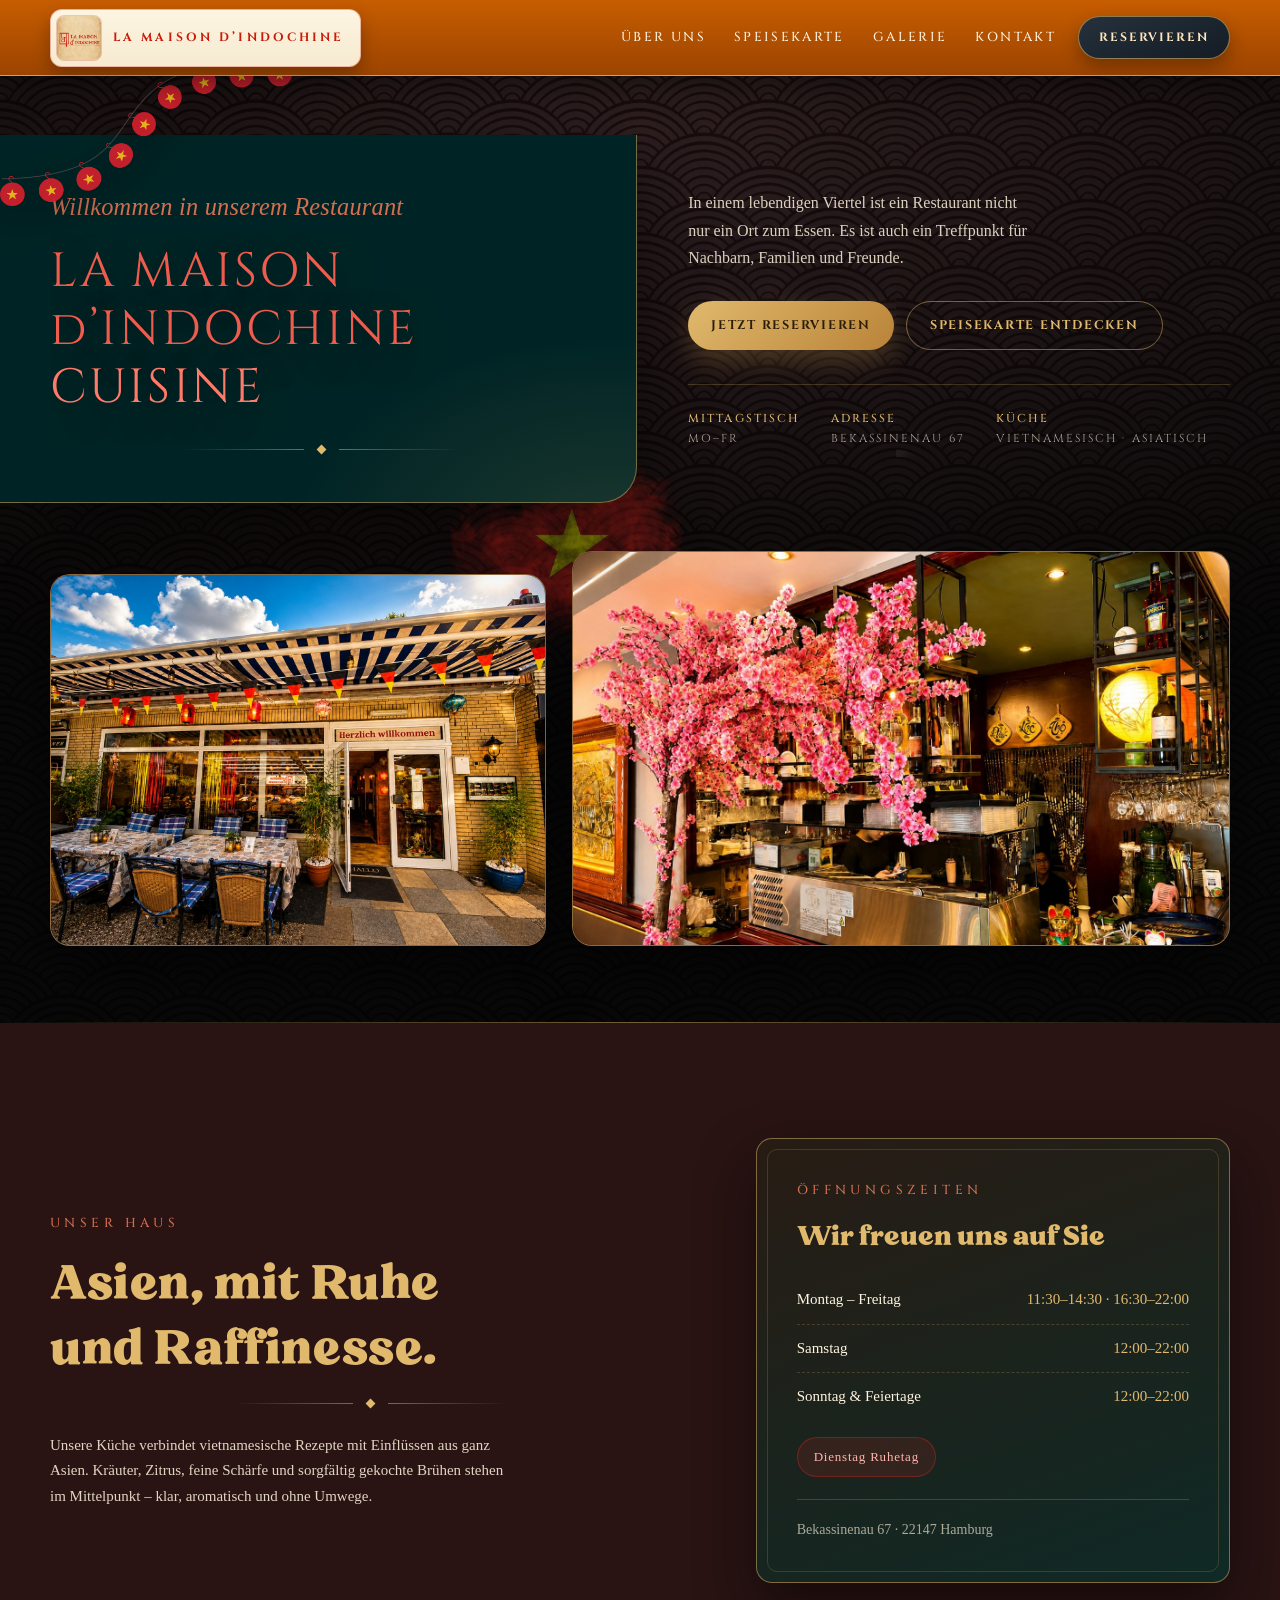
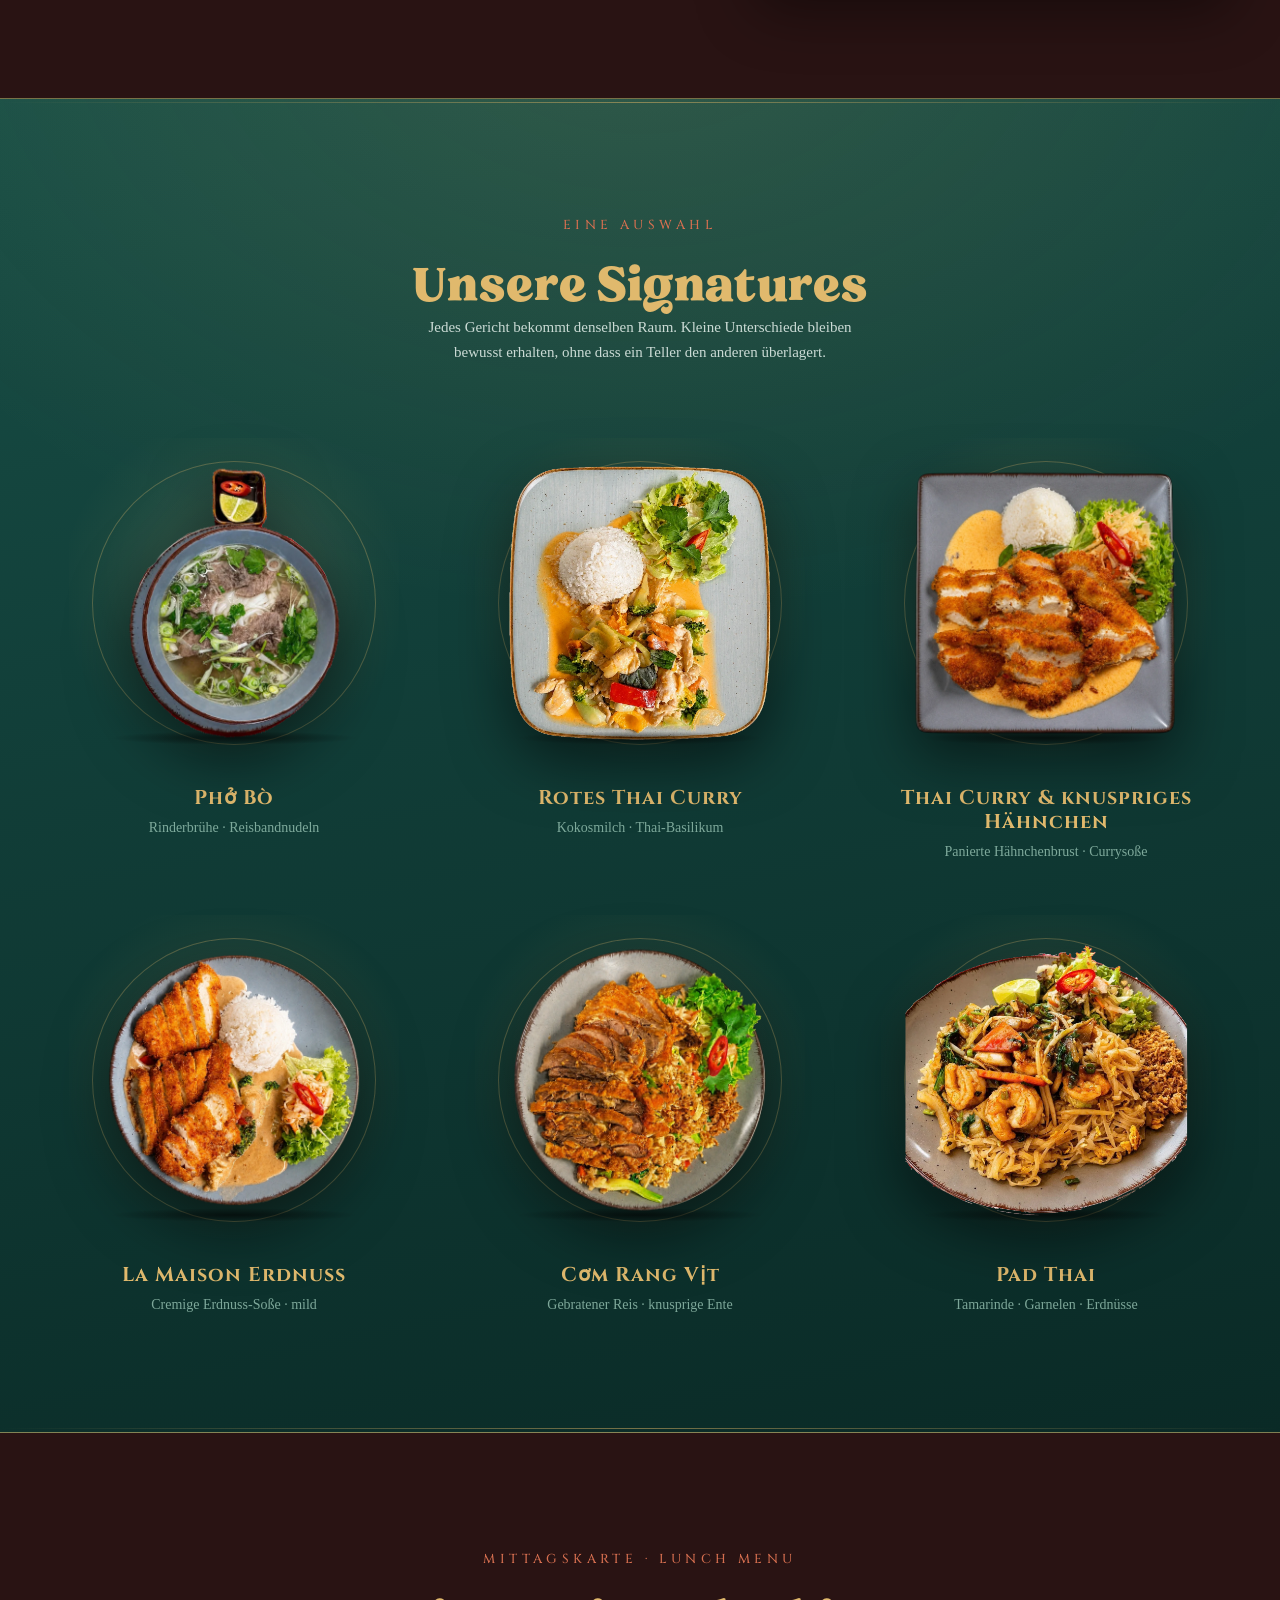
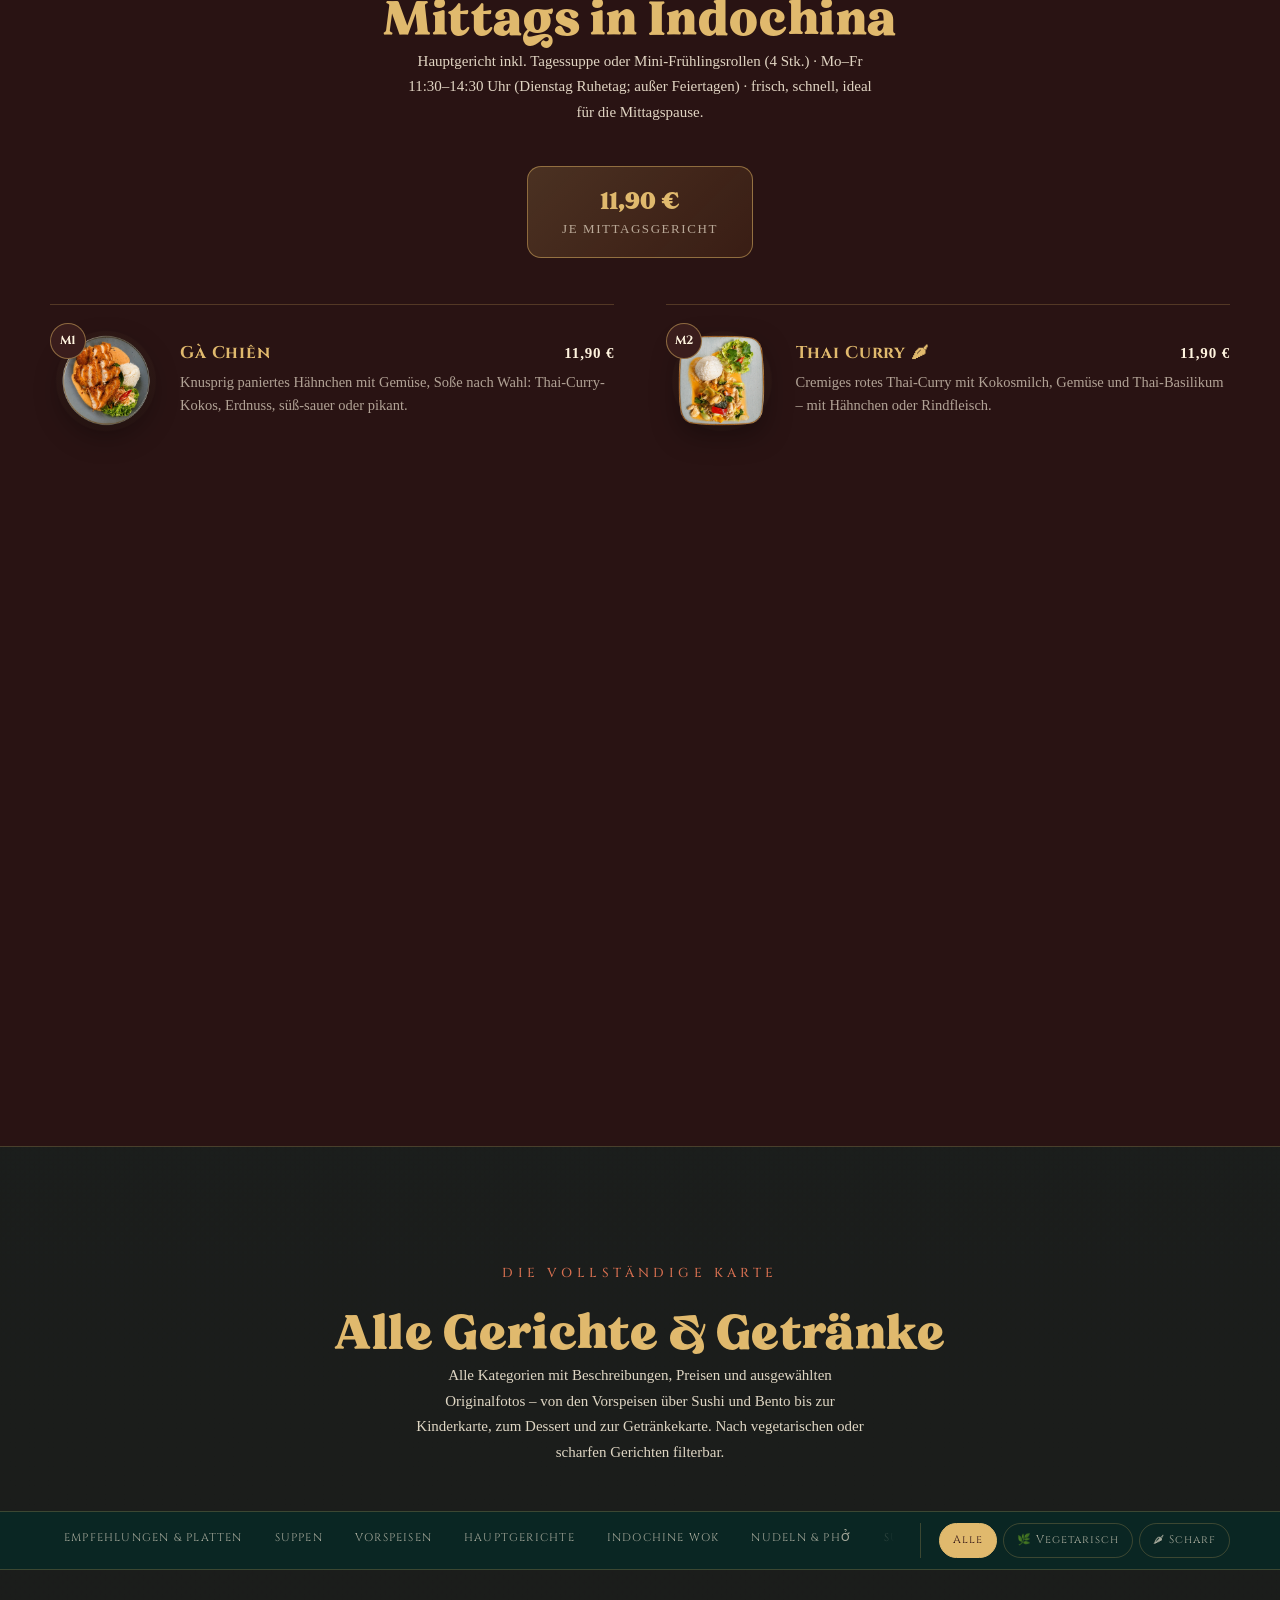
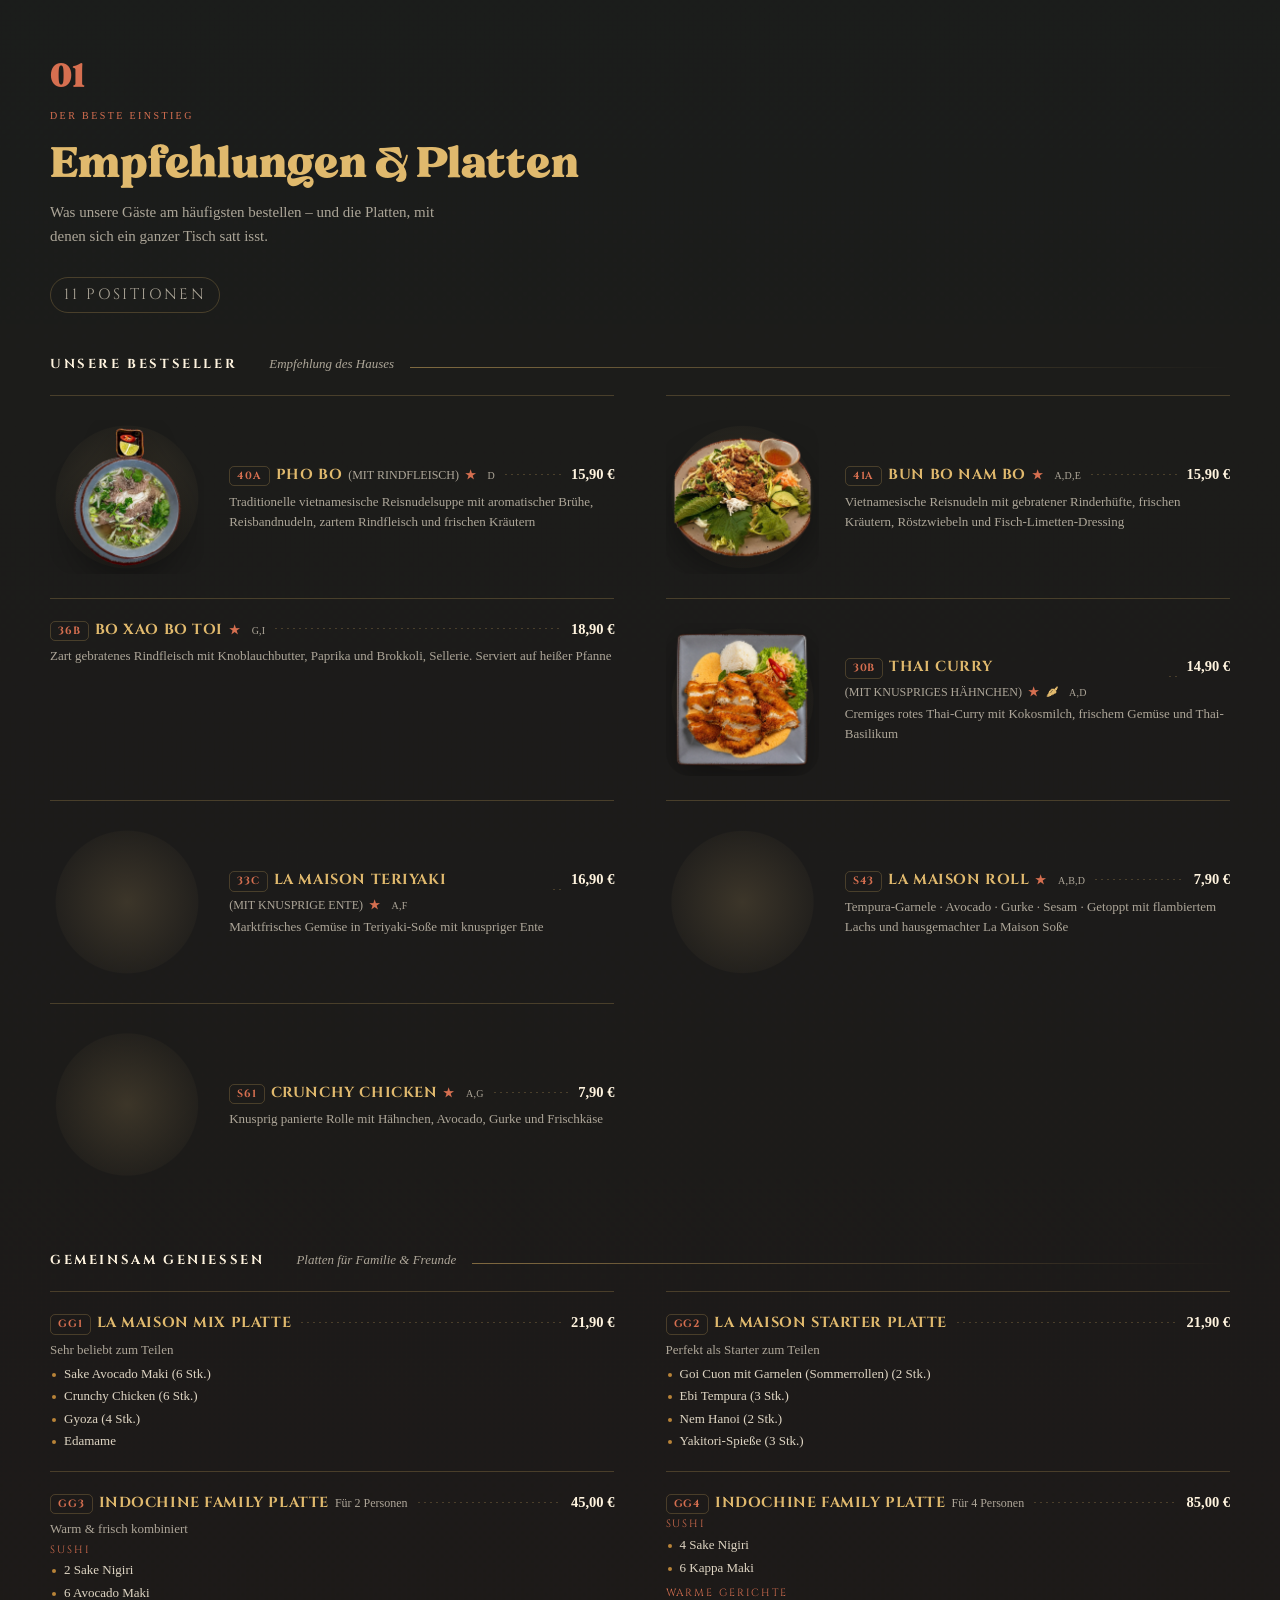
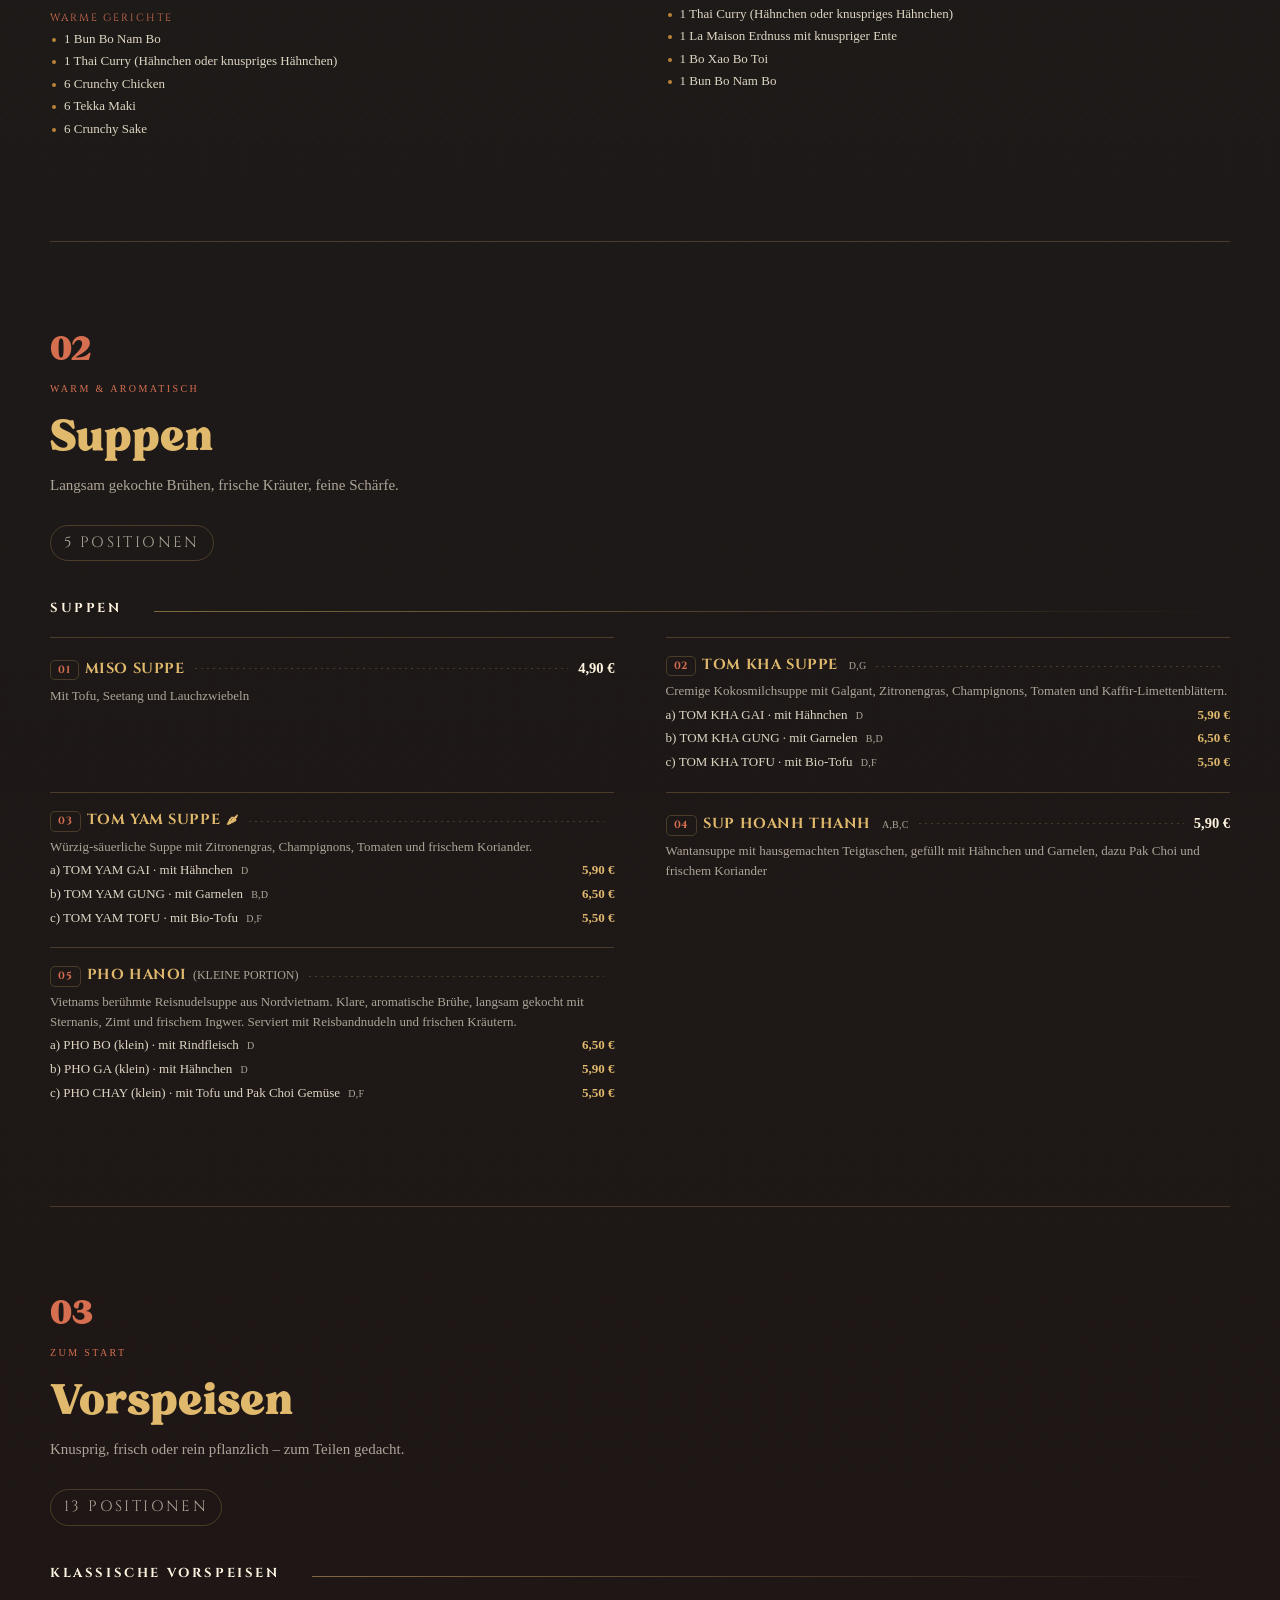
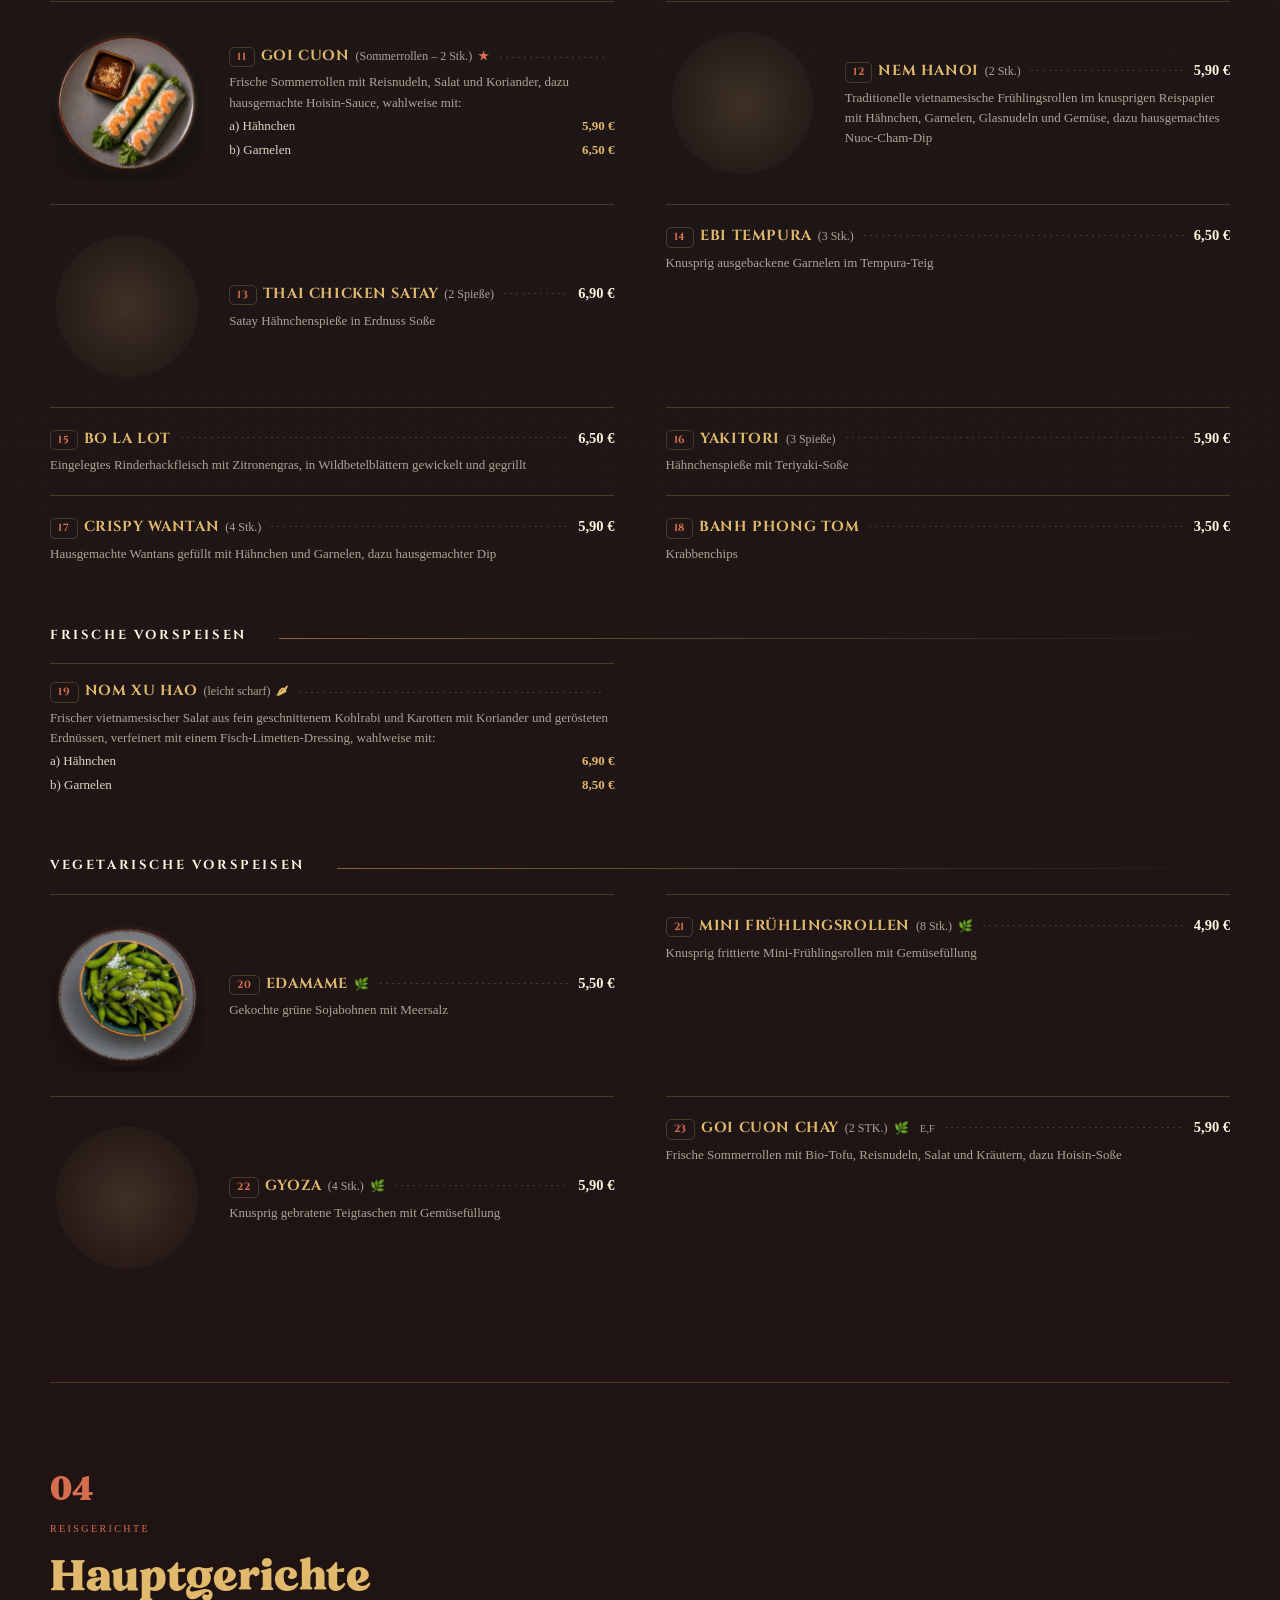
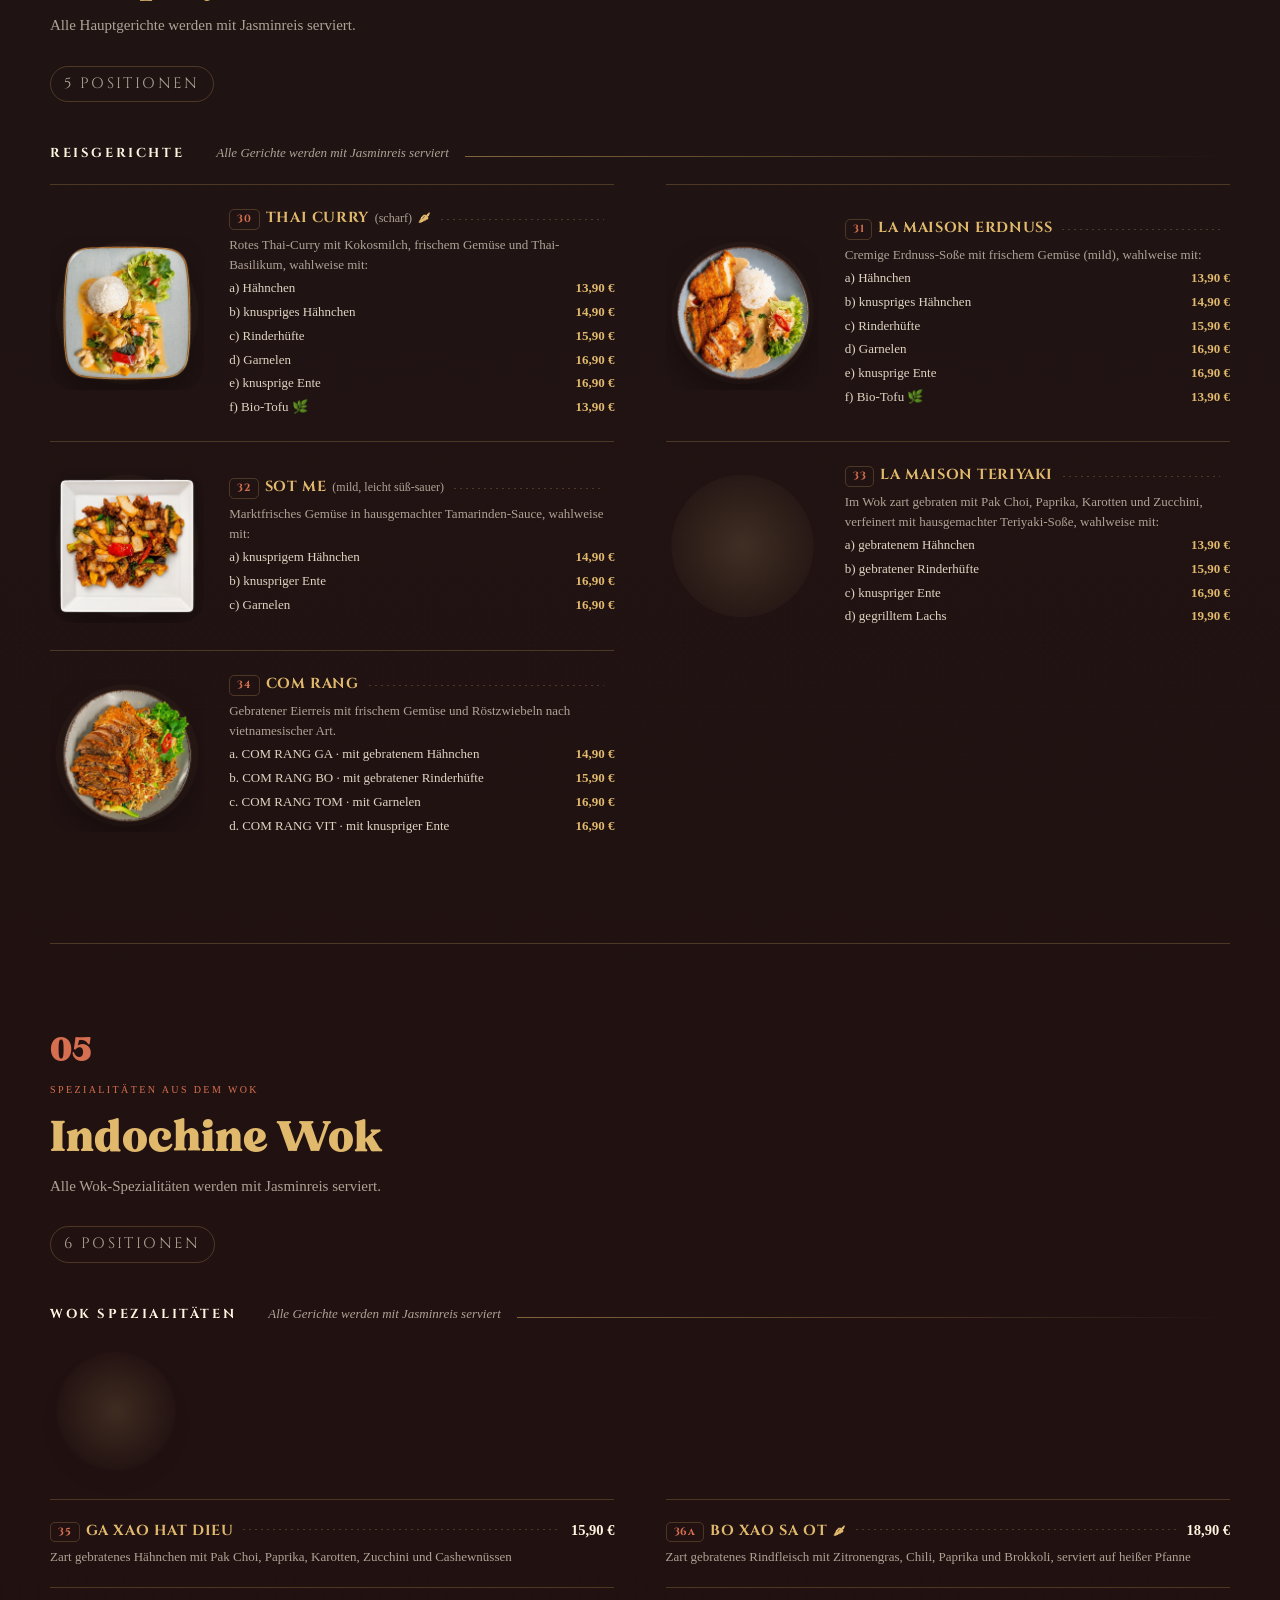
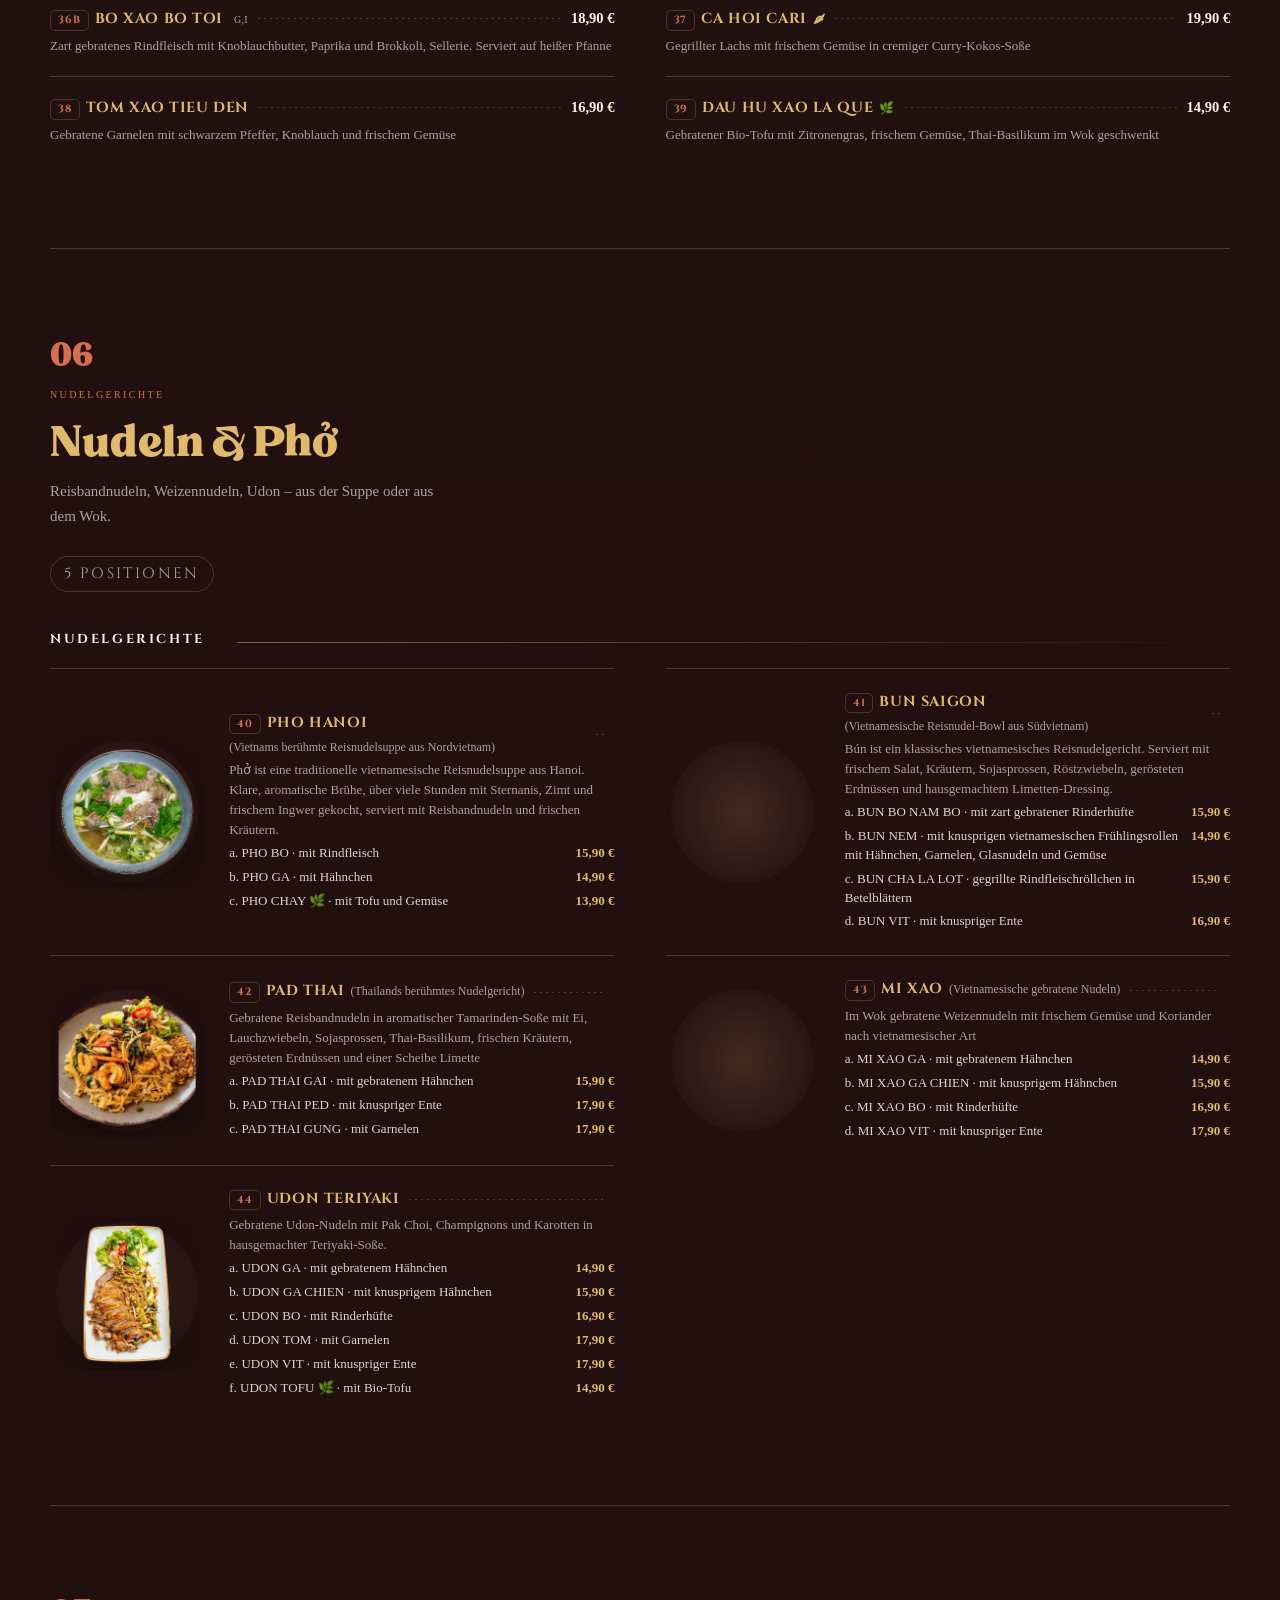
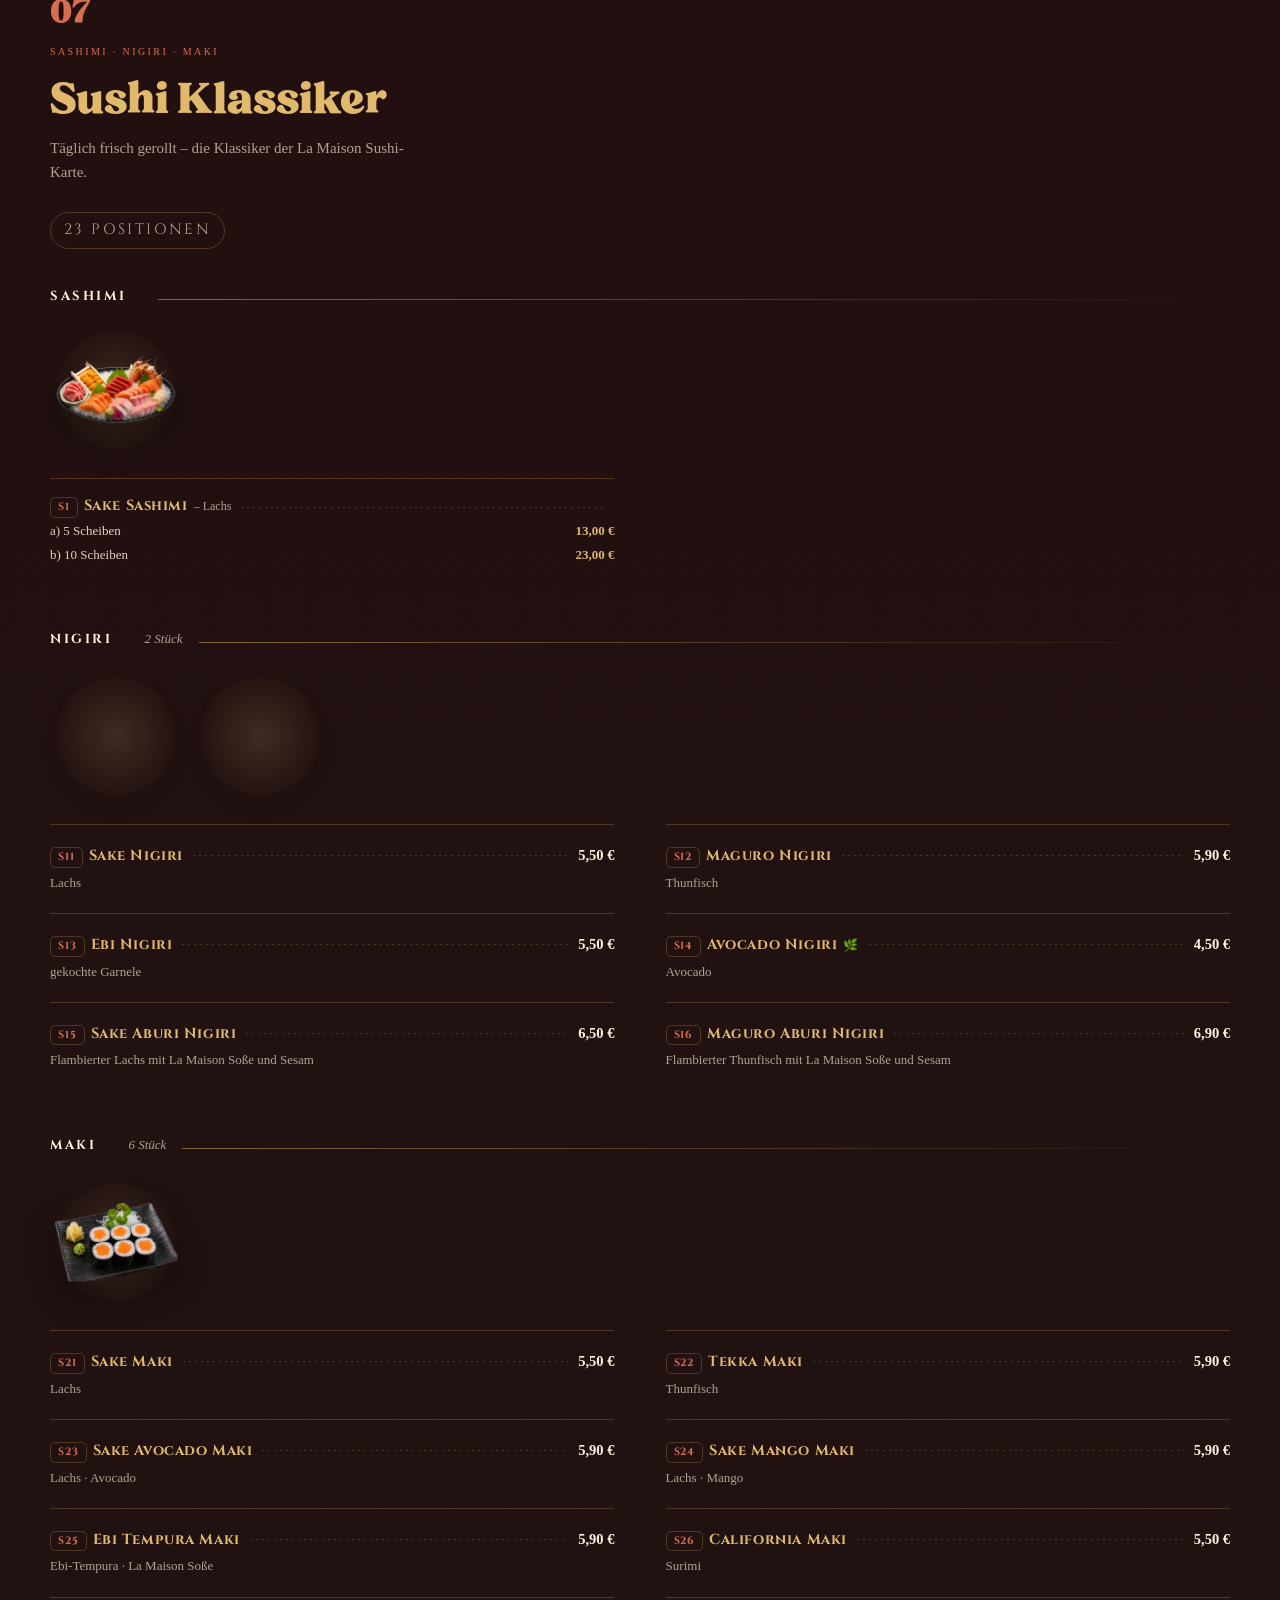
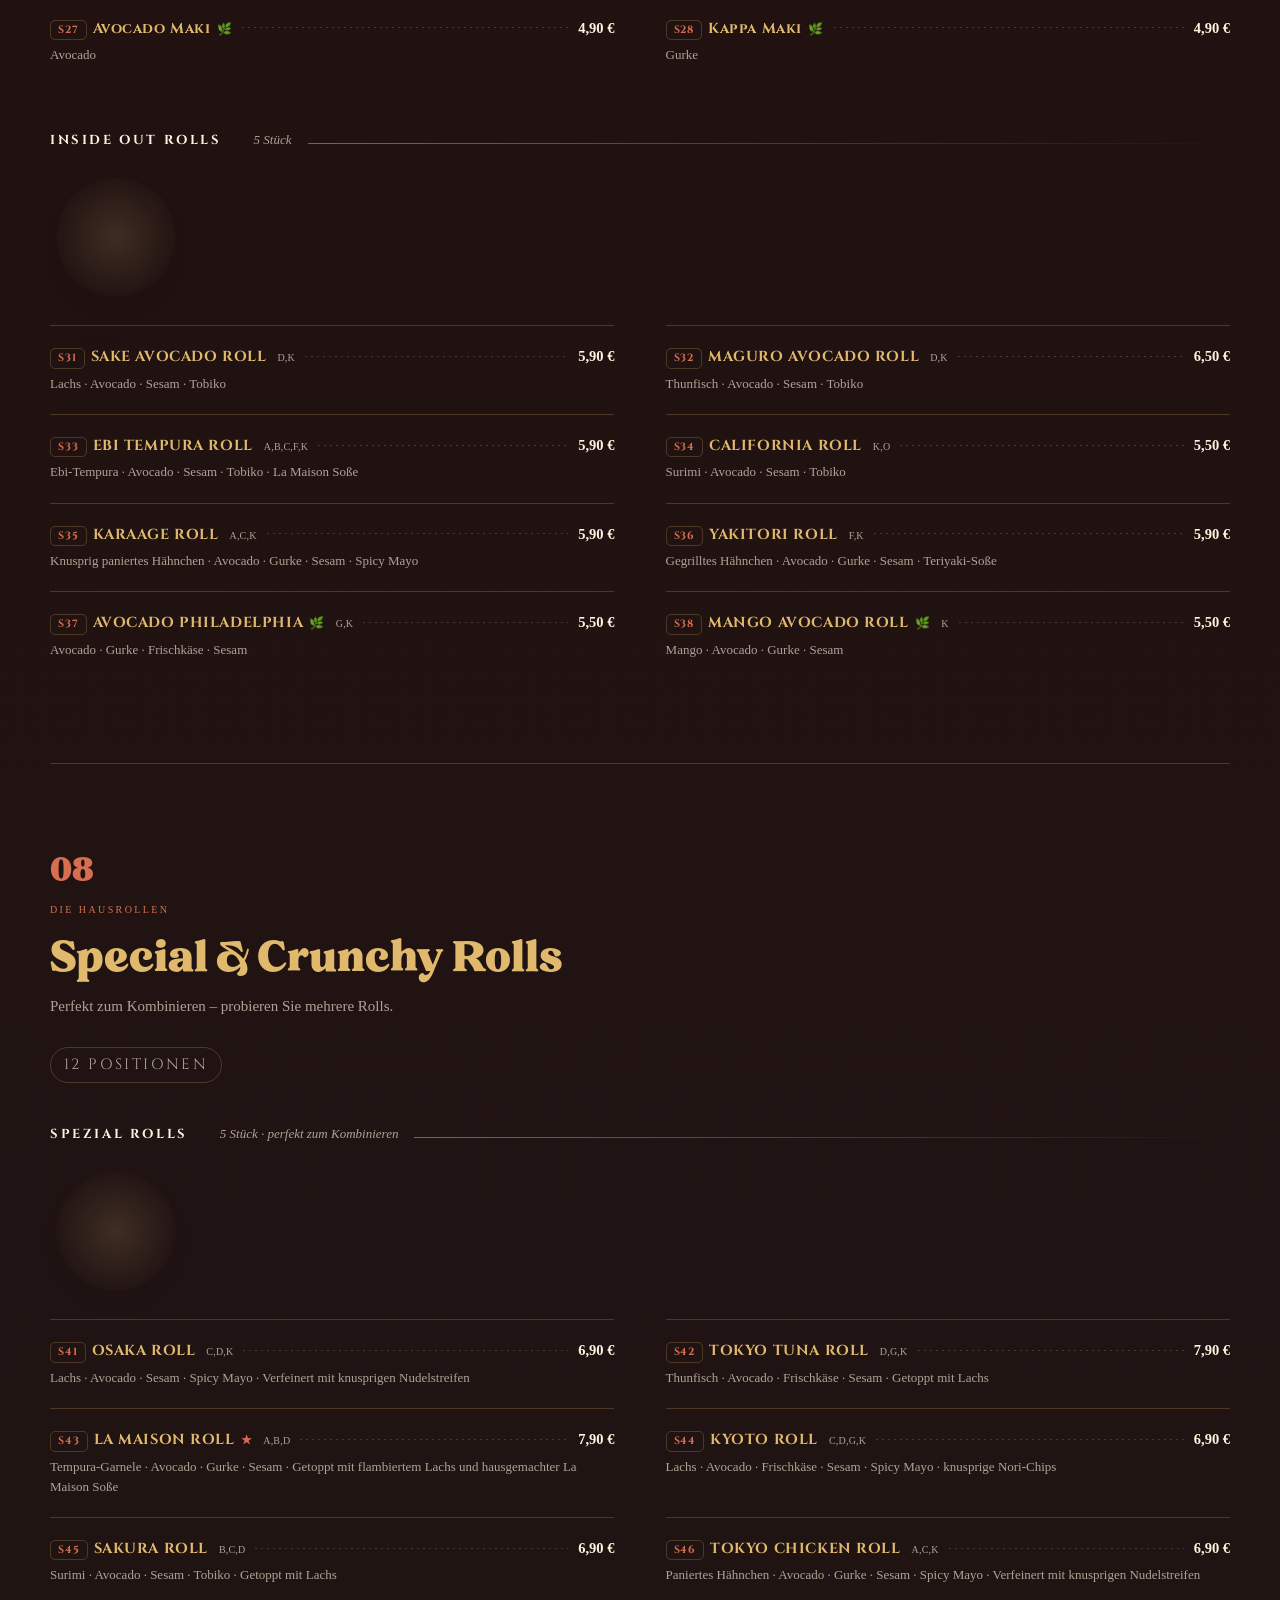
==== site/index.html @ de6b8e59 "update" ====
<!doctype html>
<html lang="de">
<head>
  <meta charset="utf-8">
  <meta name="viewport" content="width=device-width, initial-scale=1">
  <meta name="theme-color" content="#291313">
  <meta name="description" content="LA MAISON d’INDOCHINE CUISINE · Bekassinenau 67, 22147 Hamburg · Vietnamesische und asiatische Küche, Mittagstisch, Sushi und Tischreservierung.">
  <meta property="og:type" content="website">
  <meta property="og:title" content="LA MAISON d’INDOCHINE CUISINE">
  <meta property="og:description" content="LA MAISON d’INDOCHINE CUISINE · Bekassinenau 67, 22147 Hamburg · Vietnamesische und asiatische Küche, Mittagstisch, Sushi und Tischreservierung.">
  <meta property="og:image" content="assets/logo-mark.webp">
  <meta property="og:image:alt" content="Logo LA MAISON d’INDOCHINE CUISINE">
  <meta name="twitter:card" content="summary">
  <meta name="twitter:title" content="LA MAISON d’INDOCHINE CUISINE">
  <meta name="twitter:description" content="Vietnamesische und asiatische Küche · Bekassinenau 67, 22147 Hamburg.">
  <meta name="twitter:image" content="assets/logo-mark.webp">
  <title>LA MAISON d’INDOCHINE CUISINE</title>
  <link rel="icon" type="image/webp" href="assets/logo-mark.webp">
  <link rel="stylesheet" href="assets/site.css">
</head>
<body>
  <header class="nav" id="nav">
    <div class="nav__inner">
      <a class="nav__logo" href="#home" aria-label="Zur Startseite"><img src="assets/a033.webp" alt="La Maison d’Indochine"><span>La Maison d’Indochine</span></a>
      <nav class="nav__links" aria-label="Hauptnavigation"><a href="#about">Über uns</a><a href="#menu">Speisekarte</a><a href="#gallery">Galerie</a><a href="#contact">Kontakt</a></nav>
      <a class="btn btn--gold btn--sm" href="#contact">Reservieren</a>
      <button class="nav__burger" type="button" aria-label="Menü öffnen" aria-expanded="false"><span></span></button>
    </div>
  </header>

  <main>
    <section class="hero" id="home">
      <img class="hero__lanterns" src="assets/a055.webp" alt="" aria-hidden="true">
      <div class="hero__inner shell">
        <div class="hero__panel reveal">
          <p class="hero__kicker">Willkommen in unserem Restaurant</p>
          <h1>LA MAISON d’INDOCHINE<br><em>CUISINE</em></h1>
          <div class="rule" aria-hidden="true"><i></i></div>
        </div>
        <div class="hero__aside reveal">
          <p class="hero__sub">In einem lebendigen Viertel ist ein Restaurant nicht nur ein Ort zum Essen. Es ist auch ein Treffpunkt für Nachbarn, Familien und Freunde.</p>
          <div class="hero__cta"><a class="btn btn--gold" href="#contact">Jetzt reservieren</a><a class="btn btn--ghost" href="#menu">Speisekarte entdecken</a></div>
          <div class="hero__facts" aria-label="Restaurant Informationen"><span><b>Mittagstisch</b> Mo–Fr</span><span><b>Adresse</b> Bekassinenau 67</span><span><b>Küche</b> Vietnamesisch · Asiatisch</span></div>
        </div>
      </div>
      <div class="hero__strip shell">
        <img class="hero__flag" src="assets/a012.webp" alt="" aria-hidden="true">
        <figure class="hero__photo reveal"><img src="assets/quan-11.jpg" alt="Terrasse und Eingang des Restaurants"></figure>
        <figure class="hero__photo hero__photo--lg reveal"><img src="assets/quan-06.jpg" alt="Bar mit Kirschblüten im Restaurant"></figure>
      </div>
    </section>

    <section class="section" id="about">
      <div class="shell about__grid">
        <div class="reveal"><p class="eyebrow">Unser Haus</p><h2 class="title">Asien, mit Ruhe<br>und Raffinesse.</h2><div class="rule" aria-hidden="true"><i></i></div><p class="lede intro-copy">Unsere Küche verbindet vietnamesische Rezepte mit Einflüssen aus ganz Asien. Kräuter, Zitrus, feine Schärfe und sorgfältig gekochte Brühen stehen im Mittelpunkt – klar, aromatisch und ohne Umwege.</p></div>
        <aside class="hours reveal"><p class="eyebrow">Öffnungszeiten</p><h3>Wir freuen uns auf Sie</h3><ul class="hours__list"><li><b>Montag – Freitag</b><span>11:30–14:30 · 16:30–22:00</span></li><li><b>Samstag</b><span>12:00–22:00</span></li><li><b>Sonntag & Feiertage</b><span>12:00–22:00</span></li></ul><div class="hours__closed">Dienstag Ruhetag</div><p class="hours__addr">Bekassinenau 67 · 22147 Hamburg</p></aside>
      </div>
    </section>

    <section class="section section--jade" id="signatures">
      <div class="shell">
        <div class="center reveal"><p class="eyebrow">Eine Auswahl</p><h2 class="title">Unsere Signatures</h2><p class="lede">Jedes Gericht bekommt denselben Raum. Kleine Unterschiede bleiben bewusst erhalten, ohne dass ein Teller den anderen überlagert.</p></div>
        <div class="food-grid">
          <article class="food reveal"><figure class="plate"><img src="assets/dish-pho-bo.webp" alt="Phở Bò" loading="lazy"></figure><h3>Phở Bò</h3><p>Rinderbrühe · Reisbandnudeln</p></article>
          <article class="food reveal"><figure class="plate plate--large"><img src="assets/dish-01.webp" alt="Rotes Thai Curry" loading="lazy"></figure><h3>Rotes Thai Curry</h3><p>Kokosmilch · Thai-Basilikum</p></article>
          <article class="food reveal"><figure class="plate"><img src="assets/dish-17.webp" alt="Thai Curry mit knusprigem Hähnchen" loading="lazy"></figure><h3>Thai Curry &amp; knuspriges Hähnchen</h3><p>Panierte Hähnchenbrust · Currysoße</p></article>
          <article class="food reveal"><figure class="plate plate--small"><img src="assets/dish-12.webp" alt="La Maison Erdnuss" loading="lazy"></figure><h3>La Maison Erdnuss</h3><p>Cremige Erdnuss-Soße · mild</p></article>
          <article class="food reveal"><figure class="plate"><img src="assets/dish-03.webp" alt="Cơm Rang Vịt" loading="lazy"></figure><h3>Cơm Rang Vịt</h3><p>Gebratener Reis · knusprige Ente</p></article>
          <article class="food reveal"><figure class="plate plate--large"><img src="assets/dish-pad-thai.webp" alt="Pad Thai" loading="lazy"></figure><h3>Pad Thai</h3><p>Tamarinde · Garnelen · Erdnüsse</p></article>
        </div>
      </div>
    </section>

    <section class="section" id="menu">
      <div class="shell">
        <div class="center reveal"><p class="eyebrow">Mittagskarte · Lunch Menu</p><h2 class="title">Mittags in Indochina</h2><p class="lede">Hauptgericht inkl. Tagessuppe oder Mini-Frühlingsrollen (4 Stk.) · Mo–Fr 11:30–14:30 Uhr (Dienstag Ruhetag; außer Feiertagen) · frisch, schnell, ideal für die Mittagspause.</p><div class="lunch__badge"><b>11,90 €</b><small>je Mittagsgericht</small></div></div>
        <div class="lunch__grid">
          <article class="lunch__item reveal"><figure class="lunch__thumb"><img src="assets/dish-21.webp" alt="Gà Chiên" loading="lazy"></figure><span class="lunch__num">M1</span><div class="lunch__copy"><h4>Gà Chiên <span>11,90 €</span></h4><p>Knusprig paniertes Hähnchen mit Gemüse, Soße nach Wahl: Thai-Curry-Kokos, Erdnuss, süß-sauer oder pikant.</p></div></article>
          <article class="lunch__item reveal"><figure class="lunch__thumb"><img src="assets/dish-01.webp" alt="Thai Curry" loading="lazy"></figure><span class="lunch__num">M2</span><div class="lunch__copy"><h4>Thai Curry 🌶 <span>11,90 €</span></h4><p>Cremiges rotes Thai-Curry mit Kokosmilch, Gemüse und Thai-Basilikum – mit Hähnchen oder Rindfleisch.</p></div></article>
          <article class="lunch__item reveal"><span class="lunch__num">M3</span><div class="lunch__copy"><h4>Knusprige Hähnchenkeule <span>11,90 €</span></h4><p>Ohne Knochen, mit Gemüse und Soße nach Wahl: Thai-Curry-Kokos, Erdnuss, süß-sauer oder pikant.</p></div></article>
          <article class="lunch__item reveal"><figure class="lunch__thumb"><img src="assets/dish-02.webp" alt="Wok Gemüse Teriyaki" loading="lazy"></figure><span class="lunch__num">M4</span><div class="lunch__copy"><h4>Wok Gemüse Teriyaki <span>11,90 €</span></h4><p>Frisches Gemüse aus dem Wok in Teriyaki-Soße – mit Hähnchen, Rindfleisch oder Tofu.</p></div></article>
          <article class="lunch__item reveal"><figure class="lunch__thumb"><img src="assets/dish-mi-xao-ga.webp" alt="Mì Xào Gà" loading="lazy"></figure><span class="lunch__num">M5</span><div class="lunch__copy"><h4>Mì Xào Gà <span>11,90 €</span></h4><p>Gebratene Nudeln mit Hähnchen und Gemüse.</p></div></article>
          <article class="lunch__item reveal"><span class="lunch__num">M6</span><div class="lunch__copy"><h4>Cơm Rang Gà <span>11,90 €</span></h4><p>Gebratener Jasminreis mit gebratenem Hähnchen, Gemüse und Röstzwiebeln.</p></div></article>
          <article class="lunch__item reveal"><figure class="lunch__thumb"><img src="assets/dish-19.webp" alt="Phở Hà Nội" loading="lazy"></figure><span class="lunch__num">M8</span><div class="lunch__copy"><h4>Phở Hà Nội <span>11,90 €</span></h4><p>Aromatische Brühe, Reisbandnudeln und frische Kräuter – mit Rindfleisch, Hähnchen oder Tofu &amp; Pak Choi.</p></div></article>
          <article class="lunch__item reveal"><figure class="lunch__thumb"><img src="assets/dish-bun-bo-nam-bo.webp" alt="Bún Bò Nam Bộ" loading="lazy"></figure><span class="lunch__num">M9</span><div class="lunch__copy"><h4>Bún Bò Nam Bộ <span>11,90 €</span></h4><p>Reisnudeln mit gebratenem Rindfleisch, Kräutern, Erdnüssen und Limetten-Dressing.</p></div></article>
          <article class="lunch__item reveal"><span class="lunch__num">M10</span><div class="lunch__copy"><h4>Sushi Mix <span>11,90 €</span></h4><p>2 Sake Nigiri · 6 Sake Maki · 5 California Roll.</p></div></article>
          <article class="lunch__item reveal"><span class="lunch__num">M11</span><div class="lunch__copy"><h4>Poké Bowl <span>11,90 €</span></h4><p>Sushi-Reis mit Avocado, Edamame, Mango, Gurke, Daikon und Sesam in Teriyaki-Soße – mit knusprigem Hähnchen oder knusprigem Bio-Tofu.</p></div></article>
        </div>
      </div>
    </section>

    <section class="section full-menu" id="full-menu">
      <div class="shell center full-menu__intro reveal">
        <p class="eyebrow">Die vollständige Karte</p>
        <h2 class="title">Alle Gerichte & Getränke</h2>
        <p class="lede">Alle Kategorien mit Beschreibungen, Preisen und ausgewählten Originalfotos – von den Vorspeisen über Sushi und Bento bis zur Kinderkarte, zum Dessert und zur Getränkekarte. Nach vegetarischen oder scharfen Gerichten filterbar.</p>
      </div>
      <div id="full-menu-content"></div>
    </section>

    <section class="section section--paper" id="gallery">
      <div class="shell">
        <div class="reveal gallery-heading"><div><p class="eyebrow">Atmosphäre</p><h2 class="title">Ein Haus für<br>gute Abende.</h2></div><p class="gallery-heading__note">Warme Lichter, Holz und ein Hauch von Indochina.</p></div>
      </div>
    </section>

    <section class="section contact" id="contact">
      <div class="shell contact__grid">
        <div class="reveal">
          <p class="eyebrow">Besuchen Sie uns</p>
          <h2 class="title">Ihr Tisch wartet.</h2>
          <div class="rule" aria-hidden="true"><i></i></div>
          <p class="lede intro-copy">Besuchen Sie uns in der Bekassinenau 67. Wir freuen uns darauf, Sie bei uns willkommen zu heißen.</p>
          <ul class="contact__facts">
            <li><b>Adresse</b><span>Bekassinenau 67 · 22147 Hamburg</span></li>
            <li><b>Öffnungszeiten</b><span>Mo–Fr 11:30–14:30 · 16:30–22:00<br>Sa 12:00–22:00 · So &amp; Feiertage 12:00–22:00<br>Dienstag Ruhetag</span></li>
          </ul>
          <div class="contact__actions"><a class="btn btn--gold" href="https://maps.google.com/?q=Bekassinenau+67+22147+Hamburg">Route öffnen</a><a class="btn btn--ghost" href="#menu">Speisekarte ansehen</a></div>
        </div>
        <div class="contact__media reveal">
          <figure class="contact__image"><img src="assets/quan-10.jpg" alt="La Maison d’Indochine in Hamburg" loading="lazy"></figure>
          <figure class="contact__map">
            <iframe src="https://www.google.com/maps?q=Bekassinenau%2067%2C%2022147%20Hamburg&amp;output=embed" title="Karte zur Bekassinenau 67 in Hamburg" loading="lazy" referrerpolicy="no-referrer-when-downgrade"></iframe>
            <figcaption>So finden Sie uns · Bekassinenau 67</figcaption>
          </figure>
        </div>
      </div>
    </section>
  </main>

  <footer class="footer"><div class="shell footer__bottom"><span>Copyright © 2026 Hoangcaster</span><span>Bekassinenau 67 · 22147 Hamburg</span></div></footer>
  <button class="totop" type="button" aria-label="Zum Seitenanfang">↑</button>
  <div class="lightbox" role="dialog" aria-modal="true" aria-label="Bildansicht"><button class="lightbox__close" aria-label="Schließen">×</button><button class="lightbox__prev" aria-label="Vorheriges Bild">‹</button><img src="" alt=""><button class="lightbox__next" aria-label="Nächstes Bild">›</button></div>
  <script src="assets/menu-data.js"></script>
  <script src="assets/full-menu.js"></script>
  <script src="assets/app.js"></script>
</body>
</html>
---- site/assets/site.css ----
/* ==========================================================================
   LA MAISON d'INDOCHINE CUISINE — Stylesheet
   Alle Farben, Abstände und Komponenten der neuen Seite.
   ========================================================================== */

/* ---------- Lokale Schriften (funktionieren auch ohne Internet) ---------- */
@font-face{font-family:"Cinzel";src:url("a124.ttf") format("truetype");font-weight:400;font-style:normal;font-display:swap}
@font-face{font-family:"Cinzel";src:url("a119.ttf") format("truetype");font-weight:500;font-style:normal;font-display:swap}
@font-face{font-family:"Cinzel";src:url("a112.ttf") format("truetype");font-weight:700;font-style:normal;font-display:swap}
@font-face{font-family:"Cinzel";src:url("a127.ttf") format("truetype");font-weight:800;font-style:normal;font-display:swap}
@font-face{font-family:"Cinzel";src:url("a134.ttf") format("truetype");font-weight:900;font-style:normal;font-display:swap}
@font-face{font-family:"Notulen Display";src:url("a160.otf") format("opentype");font-weight:400 900;font-style:normal;font-display:swap}

/* ---------- Design-Tokens ---------- */
:root{
  --ink:#291313;
  --ink-soft:#3a1d1c;
  --card:rgba(58,29,28,.76);
  --card-solid:#3a1d1c;
  --line:rgba(218,177,99,.24);
  --line-strong:rgba(218,177,99,.52);

  --gold:#e0b96d;
  --gold-deep:#b98338;
  --amber:#d66f50;
  --cream:#fff4df;
  --text:rgba(255,244,223,.86);
  --text-dim:rgba(255,244,223,.64);
  --red:#9d3f35;

  /* Marken-Rot – Logo und Restaurantname */
  --red-brand:#c81b0a;   /* Rot des Logos, fuer helle Flaechen */
  --red-bright:#ef5b4c;  /* Rot fuer dunkle Flaechen */
  --red-glow:#ff7a68;    /* Heller Rot-Akzent auf dunklem Grund */
  --logo-plate:#f6ead0;  /* Papierton hinter dem Logo */

  /* Kaiserliche Jade – zweite Leitfarbe neben Lack und Gold */
  --jade:#12403a;
  --jade-soft:#1b564c;
  --jade-deep:#0a2a26;
  --celadon:#9ec9b8;
  --jade-line:rgba(158,201,184,.26);
  --card-jade:linear-gradient(rgba(18,64,58,.72),rgba(10,42,38,.8));
  --panel-jade:#002425;

  /* Lackorange der alten Kopfleiste */
  --lacquer:#c75d00;
  --lacquer-deep:#9c4400;

  --display:"Notulen Display","Cinzel",Georgia,serif;
  --serif:"Cinzel",Georgia,"Times New Roman",serif;
  --body:"Hepta Slab","Cormorant Upright",Georgia,serif;

  --shell:1180px;
  --gutter:clamp(18px,4vw,44px);
  --radius:16px;
  --nav-h:76px;
}

/* ---------- Reset ---------- */
*,*::before,*::after{box-sizing:border-box}
html{-webkit-text-size-adjust:100%;scroll-behavior:smooth;scroll-padding-top:calc(var(--nav-h) + 12px)}
body{
  margin:0;
  background-color:var(--ink);
  background-image:linear-gradient(rgba(39,17,17,.93),rgba(39,17,17,.93)),url("a065.webp");
  background-size:auto,760px auto;
  background-attachment:fixed,fixed;
  color:var(--text);
  font-family:var(--body);
  font-size:16px;
  line-height:1.7;
  -webkit-font-smoothing:antialiased;
  overflow-x:hidden;
}
img{max-width:100%;display:block}
a{color:inherit;text-decoration:none}
button{font:inherit;color:inherit;background:none;border:0;cursor:pointer}
h1,h2,h3,h4,h5{margin:0;font-weight:400;line-height:1.2}
p{margin:0 0 1em}
p:last-child{margin-bottom:0}
ul{margin:0;padding:0;list-style:none}
:focus-visible{outline:2px solid var(--gold);outline-offset:3px}

/* ---------- Grundbausteine ---------- */
.shell{width:min(var(--shell),100% - var(--gutter)*2);margin-inline:auto}
.section{padding:clamp(64px,9vw,120px) 0;position:relative}
.section--tight{padding:clamp(46px,6vw,80px) 0}

.eyebrow{
  margin:0 0 14px;font-family:var(--serif);font-size:13px;font-weight:500;
  letter-spacing:.34em;text-transform:uppercase;color:var(--amber);
}
.title{
  font-family:var(--display);color:var(--gold);
  font-size:clamp(34px,5.2vw,60px);line-height:1.08;letter-spacing:.01em;
}
.title--sm{font-size:clamp(27px,3.4vw,38px)}
.lede{max-width:62ch;color:var(--text);font-size:clamp(15px,1.15vw,17px)}
.center{text-align:center}
.center .lede{margin-inline:auto}

/* Goldene Trennlinie mit Raute */
.rule{display:flex;align-items:center;justify-content:center;gap:14px;margin:22px 0 0}
.rule::before,.rule::after{content:"";height:1px;width:min(120px,18vw);background:linear-gradient(90deg,transparent,var(--line-strong))}
.rule::after{background:linear-gradient(90deg,var(--line-strong),transparent)}
.rule i{width:7px;height:7px;rotate:45deg;background:var(--gold);display:block}

/* Buttons */
.btn{
  display:inline-flex;align-items:center;justify-content:center;gap:.6em;
  padding:14px 30px;border-radius:999px;
  font-family:var(--serif);font-size:14px;font-weight:700;letter-spacing:.16em;text-transform:uppercase;
  transition:transform .25s ease,box-shadow .25s ease,background .25s ease,color .25s ease;
  white-space:nowrap;
}
.btn--gold{background:linear-gradient(135deg,var(--gold),var(--gold-deep));color:#2b1c08;box-shadow:0 12px 26px rgba(216,164,79,.24)}
.btn--gold:hover{transform:translateY(-2px);box-shadow:0 18px 34px rgba(216,164,79,.36)}
.btn--ghost{border:1px solid var(--line-strong);color:var(--gold)}
.btn--ghost:hover{background:rgba(255,207,112,.1);transform:translateY(-2px)}
.btn--sm{padding:10px 20px;font-size:12px}

/* Sanftes Einblenden beim Scrollen */
.reveal{opacity:0;transform:translateY(22px);transition:opacity .7s ease,transform .7s cubic-bezier(.2,.8,.2,1)}
.reveal.is-in{opacity:1;transform:none}

/* ==========================================================================
   Kopfzeile
   ========================================================================== */
.nav{
  position:fixed;inset:0 0 auto;z-index:80;height:var(--nav-h);
  display:flex;align-items:center;
  background:linear-gradient(180deg,var(--lacquer),var(--lacquer-deep));
  border-bottom:1px solid rgba(255,207,112,.55);
  box-shadow:0 10px 28px rgba(0,0,0,.34);
  transition:background .3s ease,box-shadow .3s ease,height .3s ease;
}
.nav.is-stuck{background:linear-gradient(180deg,#b25200,#853a00);box-shadow:0 14px 32px rgba(0,0,0,.46)}
.nav__inner{display:flex;align-items:center;gap:22px;width:min(var(--shell),100% - var(--gutter)*2);margin-inline:auto}
.nav__logo{
  display:flex;align-items:center;gap:11px;margin-right:auto;padding:5px;border-radius:12px;
  background:linear-gradient(180deg,#fdf5e2,var(--logo-plate));
  border:1px solid rgba(200,27,10,.28);box-shadow:0 8px 18px rgba(0,0,0,.28);
}
.nav__logo img{width:46px;height:46px;object-fit:cover;border-radius:8px;border:1px solid rgba(200,27,10,.22)}
.nav__logo span{display:none;font-family:var(--serif);font-weight:700;font-size:12px;letter-spacing:.26em;color:var(--red-brand);text-transform:uppercase}
.nav__links{display:flex;align-items:center;gap:clamp(14px,2.2vw,30px)}
.nav__links a{
  position:relative;font-family:var(--serif);font-size:13px;font-weight:500;
  letter-spacing:.18em;text-transform:uppercase;color:var(--cream);padding:6px 0;
  transition:color .25s ease;
}
.nav__links a::after{
  content:"";position:absolute;left:0;bottom:0;height:1px;width:100%;
  background:#ffe9c2;transform:scaleX(0);transform-origin:right;transition:transform .3s ease;
}
.nav__links a:hover,.nav__links a.is-active{color:#fff8ea}
.nav__links a:hover::after,.nav__links a.is-active::after{transform:scaleX(1);transform-origin:left}
/* Dunkler Reservierungs-Button auf der Lackleiste – wie auf der alten Seite */
.nav .btn--gold{background:linear-gradient(160deg,#25313d,#141c24);color:#ffe6bd;border:1px solid rgba(255,207,112,.5);box-shadow:0 8px 18px rgba(0,0,0,.3)}
.nav .btn--gold:hover{box-shadow:0 14px 26px rgba(0,0,0,.42)}
.nav__burger{display:none;width:44px;height:44px;place-items:center;border:1px solid rgba(255,236,196,.55);border-radius:12px}
.nav__burger span{display:block;width:20px;height:1.5px;background:#fff3dc;position:relative;transition:background .2s}
.nav__burger span::before,.nav__burger span::after{content:"";position:absolute;left:0;width:20px;height:1.5px;background:#fff3dc;transition:transform .3s ease}
.nav__burger span::before{top:-6px}.nav__burger span::after{top:6px}
.nav.is-open .nav__burger span{background:transparent}
.nav.is-open .nav__burger span::before{transform:translateY(6px) rotate(45deg)}
.nav.is-open .nav__burger span::after{transform:translateY(-6px) rotate(-45deg)}

@media (min-width:1080px){.nav__logo{padding-right:15px}.nav__logo span{display:block}}
@media (max-width:960px){
  .nav__burger{display:grid}
  .nav .btn{display:none}
  .nav__links{
    position:fixed;inset:var(--nav-h) 0 auto;flex-direction:column;align-items:stretch;gap:0;
    background:linear-gradient(180deg,#a94a04,#7d3505);border-bottom:1px solid rgba(255,207,112,.5);
    padding:8px var(--gutter) 22px;box-shadow:0 18px 30px rgba(0,0,0,.4);
    transform:translateY(-12px);opacity:0;pointer-events:none;transition:opacity .25s ease,transform .25s ease;
  }
  .nav__links a{padding:15px 0;border-bottom:1px solid rgba(255,236,196,.22);font-size:14px}
  .nav__links a::after{display:none}
  .nav.is-open .nav__links{opacity:1;transform:none;pointer-events:auto}
}

/* ==========================================================================
   Hero
   ========================================================================== */
/* Kopfbereich im Stil der alten Seite:
   Wellenmuster, Jade-Tafel bis zum linken Bildrand, Lampionkette, zwei Fotos. */
.hero{
  position:relative;overflow:hidden;
  padding-top:calc(var(--nav-h) + clamp(34px,4.6vw,64px));
  padding-bottom:clamp(46px,6vw,80px);
  background-color:#0a0807;
  background-image:
    radial-gradient(122% 78% at 50% 12%,rgba(58,29,28,.42),rgba(6,5,5,.88) 74%),
    url("a065.webp");
  background-size:auto,clamp(340px,40vw,520px) auto;
  background-position:center,center top;
  background-repeat:no-repeat,repeat;
}
.hero::after{
  content:"";position:absolute;left:0;right:0;bottom:0;height:1px;
  background:linear-gradient(90deg,transparent,var(--line-strong) 50%,transparent);
}
.hero__lanterns{position:absolute;top:calc(var(--nav-h) - 20px);left:0;width:min(292px,25%);z-index:4;opacity:.95;pointer-events:none;animation:sway 7s ease-in-out infinite;filter:drop-shadow(0 12px 18px rgba(0,0,0,.5))}
@keyframes sway{0%,100%{transform:translateY(0) rotate(0)}50%{transform:translateY(7px) rotate(-.6deg)}}

.hero__inner{position:relative;z-index:3;display:grid;grid-template-columns:minmax(0,1.04fr) minmax(0,.96fr);gap:clamp(26px,4vw,60px);align-items:center;text-align:left}

/* Jade-Tafel – läuft nach links aus dem Raster heraus bis an den Bildrand */
.hero__panel{
  position:relative;
  padding:clamp(34px,4vw,54px) clamp(26px,3.4vw,48px) clamp(32px,3.8vw,50px) 0;
  background:radial-gradient(88% 92% at 96% 112%,rgba(224,185,109,.13),transparent 62%),var(--panel-jade);
  border-right:1px solid var(--line-strong);border-bottom:1px solid var(--line-strong);
  border-radius:0 0 36px 0;box-shadow:0 30px 64px rgba(0,0,0,.5);
}
.hero__panel::before{
  content:"";position:absolute;top:0;bottom:-1px;right:calc(100% - 1px);width:100vw;
  background:var(--panel-jade);border-bottom:1px solid var(--line-strong);
}
.hero__kicker{margin:0 0 16px;font-family:var(--body);font-size:clamp(17px,1.9vw,25px);font-style:italic;letter-spacing:.01em;color:var(--amber)}
.hero h1{
  font-family:var(--serif);color:var(--red-bright);
  font-size:clamp(27px,3.9vw,48px);line-height:1.2;letter-spacing:.055em;font-weight:400;
  text-shadow:0 12px 34px rgba(0,0,0,.55);
}
.hero h1 em{display:block;font-style:normal;color:var(--red-glow)}
.hero__panel .rule{margin-top:clamp(20px,2.4vw,30px)}

.hero__aside{position:relative;z-index:3}
.hero__sub{max-width:44ch;margin:0;color:rgba(247,236,214,.88);font-size:clamp(15px,1.25vw,17.5px)}
.hero__cta{display:flex;flex-wrap:wrap;gap:12px;justify-content:flex-start;margin-top:30px}
.hero__cta .btn{padding:13px 23px;font-size:12.5px;letter-spacing:.14em}
.hero__facts{
  display:flex;flex-wrap:wrap;justify-content:flex-start;gap:clamp(12px,2.4vw,32px);
  margin-top:34px;padding-top:24px;border-top:1px solid rgba(255,207,112,.2);
  font-family:var(--serif);font-size:11.5px;letter-spacing:.18em;text-transform:uppercase;color:var(--text-dim);
}
.hero__facts b{display:block;color:var(--gold);font-weight:500}

/* Zwei Fotos wie früher: klein links, groß rechts */
.hero__strip{position:relative;z-index:2;display:grid;grid-template-columns:minmax(0,.86fr) minmax(0,1.14fr);gap:clamp(14px,2vw,26px);align-items:end;margin-top:clamp(28px,4vw,48px)}
.hero__photo{margin:0;overflow:hidden;border-radius:20px;border:1px solid var(--line-strong);background:var(--ink-soft);box-shadow:0 26px 54px rgba(0,0,0,.5)}
.hero__photo img{width:100%;aspect-ratio:4/3;object-fit:cover;transition:transform .9s cubic-bezier(.2,.8,.2,1)}
.hero__photo--lg img{aspect-ratio:16/9.6}
.hero__photo:hover img{transform:scale(1.045)}
.hero__flag{position:absolute;left:33%;top:clamp(-104px,-7.5vw,-46px);width:min(250px,21%);opacity:.6;z-index:-1;pointer-events:none}

@media (max-width:1080px){
  .hero__cta .btn{padding:12px 18px;font-size:12px;letter-spacing:.12em}
  .hero__lanterns{top:calc(var(--nav-h) - 30px);width:min(240px,22%)}
}
@media (max-width:900px){
  .hero__inner{grid-template-columns:1fr;gap:clamp(24px,4vw,34px)}
  .hero__panel{padding-top:clamp(42px,7vw,58px);border-radius:0 0 30px 0}
  .hero__lanterns{top:calc(var(--nav-h) - 24px);width:min(206px,34%)}
}
@media (max-width:700px){
  .hero__strip{grid-template-columns:1fr;gap:14px}
  .hero__photo img,.hero__photo--lg img{aspect-ratio:16/10}
  .hero__flag{display:none}
  .hero__facts{display:grid;gap:12px}
}

/* ==========================================================================
   Über uns + Öffnungszeiten
   ========================================================================== */
.about__grid{display:grid;grid-template-columns:1.15fr .85fr;gap:clamp(28px,5vw,64px);align-items:center}
@media (max-width:900px){.about__grid{grid-template-columns:1fr}}

.hours{
  position:relative;padding:clamp(28px,3.4vw,40px);border-radius:var(--radius);
  background:linear-gradient(160deg,rgba(40,29,20,.92),rgba(13,44,40,.92));
  border:1px solid var(--line-strong);
  box-shadow:0 26px 60px rgba(0,0,0,.45);
}
.hours::before{
  content:"";position:absolute;inset:10px;border:1px solid rgba(255,207,112,.16);border-radius:calc(var(--radius) - 6px);pointer-events:none;
}
.hours h3{font-family:var(--display);color:var(--gold);font-size:clamp(26px,3vw,34px);margin-bottom:6px}
.hours__list{margin-top:20px;position:relative}
.hours__list li{display:flex;justify-content:space-between;gap:18px;padding:11px 0;border-bottom:1px dashed rgba(255,207,112,.18);font-size:15px}
.hours__list li:last-child{border-bottom:0}
.hours__list b{font-weight:400;color:var(--cream)}
.hours__list span{color:var(--gold);white-space:nowrap;font-variant-numeric:tabular-nums}
.hours__closed{margin-top:16px;display:inline-flex;align-items:center;gap:9px;padding:8px 16px;border-radius:999px;background:rgba(179,36,28,.18);border:1px solid rgba(179,36,28,.5);color:#ffb4ac;font-size:13px;letter-spacing:.06em}
.hours__addr{margin-top:22px;padding-top:18px;border-top:1px solid var(--line);font-size:14px;color:var(--text-dim)}
.hours__addr a{color:var(--gold)}

/* ==========================================================================
   Teller / Speisenbilder — nie beschnitten
   ========================================================================== */
.plate{
  position:relative;margin:0;display:grid;place-items:center;
  aspect-ratio:1;width:100%;
  background:
    radial-gradient(circle at 50% 46%,rgba(255,207,112,.15),rgba(255,207,112,.05) 46%,transparent 72%);
}
.plate::before{
  content:"";position:absolute;inset:7%;border-radius:50%;
  border:1px solid rgba(255,207,112,.22);
  background:radial-gradient(circle at 50% 40%,rgba(255,255,255,.05),transparent 65%);
}
.plate::after{
  content:"";position:absolute;left:12%;right:12%;bottom:7%;height:14px;border-radius:50%;
  background:radial-gradient(ellipse at center,rgba(0,0,0,.55),transparent 70%);
}
.plate img{
  position:relative;width:96%;height:96%;object-fit:contain;
  filter:drop-shadow(0 22px 30px rgba(0,0,0,.55));
  transition:transform .7s cubic-bezier(.2,.8,.2,1);
}
.plate:hover img{transform:scale(1.045) rotate(-1deg)}
.plate figcaption{
  position:absolute;bottom:-6px;left:50%;translate:-50% 0;
  font-family:var(--serif);font-size:12px;letter-spacing:.2em;text-transform:uppercase;color:var(--gold);
}

/* Drei Highlights „Asiatische Küche“ */
.showcase{display:grid;grid-template-columns:repeat(3,1fr);gap:clamp(18px,3vw,40px);margin-top:clamp(34px,5vw,56px)}
.showcase .plate{max-width:none}
.showcase__item{text-align:center}
.showcase__item h3{margin-top:14px;font-family:var(--serif);font-size:clamp(17px,1.6vw,21px);color:var(--gold);letter-spacing:.06em}
.showcase__item p{margin-top:8px;font-size:14.5px;color:var(--text-dim)}
@media (max-width:820px){.showcase{grid-template-columns:1fr;max-width:420px;margin-inline:auto}}

/* ==========================================================================
   Philosophie / Story
   ========================================================================== */
.split{display:grid;grid-template-columns:1fr 1fr;gap:clamp(30px,5vw,70px);align-items:center}
.split--wide-text{grid-template-columns:1.1fr .9fr}
.split__media{position:relative}
.split__media img{width:100%;border-radius:var(--radius);border:1px solid var(--line)}
.split__media--plate img{border:0;border-radius:0}
.split__quote{
  font-family:var(--display);color:var(--gold);font-size:clamp(24px,2.9vw,36px);line-height:1.25;margin-bottom:22px;
}
@media (max-width:900px){.split,.split--wide-text{grid-template-columns:1fr}.split--rev .split__media{order:-1}}

.ornament{width:min(300px,60%);margin:0 auto 8px;opacity:.65}
.ornament img{width:100%}

/* ==========================================================================
   Gästestimmen
   ========================================================================== */
.quotes{display:grid;grid-template-columns:repeat(3,1fr);gap:clamp(18px,2.4vw,28px);margin-top:clamp(34px,5vw,54px)}
.quote{
  position:relative;padding:34px 28px 30px;border-radius:var(--radius);
  background:var(--card);border:1px solid var(--line);
  display:flex;flex-direction:column;gap:16px;
  transition:transform .35s ease,border-color .35s ease;
}
.quote:hover{transform:translateY(-5px);border-color:var(--line-strong)}
.quote::before{
  content:"\201C";position:absolute;top:2px;left:20px;
  font-family:var(--display);font-size:76px;line-height:1;color:rgba(255,207,112,.22);
}
.quote__stars{color:var(--amber);letter-spacing:.22em;font-size:13px}
.quote p{font-size:15px;line-height:1.72;flex:1}
.quote__by{display:flex;align-items:center;gap:12px;padding-top:14px;border-top:1px solid var(--line)}
.quote__by img{width:44px;height:44px;border-radius:50%;object-fit:cover}
.quote__by b{display:block;font-family:var(--serif);color:var(--gold);font-weight:500;letter-spacing:.06em}
.quote__by small{color:var(--text-dim);font-size:12.5px}
@media (max-width:900px){.quotes{grid-template-columns:1fr}}

/* Werte-Liste (Indochine) */
.values{display:grid;grid-template-columns:repeat(2,1fr);gap:14px;margin:26px 0}
.values li{display:flex;gap:12px;align-items:flex-start;font-size:15px}
.values i{flex:none;width:7px;height:7px;margin-top:9px;rotate:45deg;background:var(--gold)}
@media (max-width:560px){.values{grid-template-columns:1fr}}

/* ==========================================================================
   Mittagskarte
   ========================================================================== */
.lunch{position:relative}
.lunch__cloud{width:min(520px,84%);margin:0 auto 6px;opacity:0;transform:translateY(24px) scale(.94);transition:opacity .8s ease,transform .9s cubic-bezier(.2,.8,.2,1)}
.lunch__cloud.is-in{opacity:.95;transform:none}
.lunch__cloud img{animation:float 5.5s ease-in-out infinite;filter:drop-shadow(0 10px 18px rgba(224,151,31,.2))}
@keyframes float{0%,100%{transform:translateY(0)}50%{transform:translateY(-9px)}}

.lunch__badge{
  display:inline-flex;flex-direction:column;align-items:center;gap:2px;
  margin:26px auto 0;padding:16px 34px;border-radius:14px;
  background:linear-gradient(135deg,rgba(255,207,112,.16),rgba(255,154,41,.08));
  border:1px solid var(--line-strong);
}
.lunch__badge b{font-family:var(--display);color:var(--gold);font-size:clamp(22px,2.4vw,30px);line-height:1.1}
.lunch__badge small{font-size:13px;letter-spacing:.12em;text-transform:uppercase;color:var(--text-dim)}

.lunch__grid{display:grid;grid-template-columns:1fr 1fr;gap:0 clamp(28px,4vw,56px);margin-top:clamp(30px,4vw,46px)}
.lunch__item{position:relative;display:grid;grid-template-columns:112px minmax(0,1fr);gap:18px;align-items:center;padding:20px 0;border-top:1px solid var(--line)}
.lunch__item:not(:has(.lunch__thumb)){grid-template-columns:1fr;padding-left:52px;min-height:112px}
.lunch__thumb{position:relative;display:grid;place-items:center;width:112px;aspect-ratio:1;margin:0;border-radius:50%;background:radial-gradient(circle,rgba(228,192,122,.15),rgba(228,192,122,.03) 62%,transparent 64%)}
.lunch__thumb img{width:88%;height:88%;object-fit:contain;filter:drop-shadow(0 10px 14px rgba(0,0,0,.35));transition:transform .45s cubic-bezier(.2,.8,.2,1)}
.lunch__item:hover .lunch__thumb img{transform:translateY(-3px) scale(1.035)}
/* Kein passendes Foto vorhanden – Hauslogo statt fremdem Gericht */
.lunch__thumb--plain{background:radial-gradient(circle,rgba(228,192,122,.09),transparent 62%)}
.lunch__thumb--plain img{width:66%;height:66%;opacity:.5;filter:none}
.lunch__num{
  position:absolute;left:0;top:18px;z-index:1;display:grid;place-items:center;width:36px;height:36px;
  border:1px solid var(--line-strong);border-radius:50%;color:var(--cream);background:var(--ink-soft);
  font-family:var(--serif);font-size:12px;font-weight:700;
}
.lunch__item h4{display:flex;justify-content:space-between;gap:16px;align-items:baseline;font-family:var(--serif);font-size:17px;font-weight:700;letter-spacing:.05em;color:var(--gold)}
.lunch__item h4 span{color:var(--cream);font-family:var(--body);font-size:15px;white-space:nowrap}
.lunch__item p{margin-top:7px;font-size:14.5px;line-height:1.62;color:var(--text-dim)}
@media (max-width:900px){.lunch__grid{grid-template-columns:1fr}}
@media (max-width:520px){
  .lunch__item{grid-template-columns:86px minmax(0,1fr);gap:14px}
  .lunch__item:not(:has(.lunch__thumb)){grid-template-columns:1fr;padding-left:44px;min-height:96px}
  .lunch__thumb{width:86px}
  .lunch__num{width:30px;height:30px;top:17px;font-size:10px}
  .lunch__item h4{display:block;font-size:15px}
  .lunch__item h4 span{display:block;margin-top:3px;font-size:13px}
  .lunch__item p{font-size:13px}
}

.lunch__photos{display:grid;grid-template-columns:1fr 1fr;gap:clamp(14px,2vw,24px);margin-top:clamp(34px,4vw,48px)}
.lunch__photos figure{margin:0;border-radius:var(--radius);overflow:hidden;border:1px solid var(--line);background:var(--card-solid)}
.lunch__photos img{width:100%;aspect-ratio:4/3;object-fit:cover;transition:transform .7s ease}
.lunch__photos figure:hover img{transform:scale(1.04)}
.lunch__photos figcaption{padding:12px 18px 14px;color:var(--gold);font-family:var(--serif);font-size:13px;letter-spacing:.12em;text-transform:uppercase}
@media (max-width:640px){.lunch__photos{grid-template-columns:1fr}}

.note{
  margin-top:clamp(30px,4vw,44px);padding:22px 28px;text-align:center;
  border-top:1px solid var(--line-strong);border-bottom:1px solid var(--line-strong);
  color:var(--cream);font-size:15px;
}
.note b{color:var(--gold);font-family:var(--serif);letter-spacing:.2em;text-transform:uppercase;font-size:13px;display:block;margin-bottom:6px}

/* ==========================================================================
   Vollständige Speisekarte
   Kategorie-Navigation und kompakte Gerichtslisten
   ========================================================================== */
.full-menu{padding-top:clamp(72px,9vw,118px);border-top:1px solid var(--line);background:linear-gradient(180deg,rgba(10,42,38,.46),rgba(24,9,9,.4) 42%,rgba(10,42,38,.4))}
.full-menu__intro{padding-bottom:clamp(30px,4vw,46px)}

/* ---------- Sticky Navigation + Filter ---------- */
.full-menu-nav{
  position:sticky;top:var(--nav-h);z-index:55;
  background:rgba(10,40,36,.95);border-block:1px solid var(--line);
  backdrop-filter:blur(10px);
}
.full-menu-nav__inner{
  display:flex;align-items:center;gap:clamp(10px,2vw,26px);
  width:min(var(--shell),100% - var(--gutter)*2);margin:auto;padding:9px 0;
}
.full-menu-nav__scroll{
  display:flex;gap:4px;flex:1;min-width:0;overflow-x:auto;padding-bottom:4px;
  scroll-behavior:smooth;scrollbar-width:thin;scrollbar-color:rgba(228,192,122,.45) transparent;
  overscroll-behavior-x:contain;touch-action:pan-x;
  -webkit-mask-image:linear-gradient(90deg,#000 calc(100% - 34px),transparent);
  mask-image:linear-gradient(90deg,#000 calc(100% - 34px),transparent);
}
.full-menu-nav__scroll::-webkit-scrollbar{height:4px}
.full-menu-nav__scroll::-webkit-scrollbar-track{background:transparent}
.full-menu-nav__scroll::-webkit-scrollbar-thumb{background:rgba(228,192,122,.45);border-radius:999px}
.full-menu-nav a{
  flex:none;padding:8px 14px;border-radius:999px;white-space:nowrap;
  color:var(--text-dim);font-family:var(--serif);font-size:11px;letter-spacing:.11em;text-transform:uppercase;
  transition:color .2s,background .2s;
}
.full-menu-nav a:hover{color:var(--cream);background:rgba(228,192,122,.1)}
.full-menu-nav a.is-active{color:#351817;background:var(--gold)}
.full-menu-nav__filters{display:flex;flex:none;gap:6px;padding-left:clamp(8px,1.5vw,18px);border-left:1px solid var(--line)}
.full-menu-nav__filters button{
  padding:7px 13px;border:1px solid var(--line);border-radius:999px;white-space:nowrap;
  color:var(--text-dim);font-family:var(--serif);font-size:11px;letter-spacing:.09em;
  transition:color .2s,background .2s,border-color .2s;
}
.full-menu-nav__filters button:hover{color:var(--cream);border-color:var(--line-strong)}
.full-menu-nav__filters button.is-active{color:#351817;background:var(--gold);border-color:var(--gold)}

/* ---------- Kategorie ---------- */
.menu-body{width:min(var(--shell),100% - var(--gutter)*2);margin:auto}
.menu-category{padding:clamp(52px,6.5vw,88px) 0;border-bottom:1px solid var(--line);scroll-margin-top:calc(var(--nav-h) + 62px)}
.menu-category:last-of-type{border-bottom:0}
.menu-category__head{
  max-width:760px;margin-bottom:clamp(26px,3.2vw,40px);
}
.menu-category__num{
  display:block;margin-bottom:12px;color:var(--amber);
  font-family:var(--display);font-size:clamp(28px,3.4vw,42px);line-height:1;
}
.menu-category__intro small{display:block;margin-bottom:9px;color:var(--amber);font-size:10px;letter-spacing:.24em;text-transform:uppercase}
.menu-category__intro h3{font-family:var(--display);font-size:clamp(30px,4.4vw,54px);line-height:1;color:var(--gold)}
.menu-category__intro>p{max-width:52ch;margin-top:13px;color:var(--text-dim);font-size:15px;line-height:1.62}
.menu-category__count{
  display:inline-block;margin-top:14px;padding:5px 13px;border:1px solid var(--line);border-radius:999px;
  color:var(--gold);font-family:var(--serif);font-size:10.5px;letter-spacing:.16em;text-transform:uppercase;
}
.menu-category__hero{
  position:relative;margin:0;aspect-ratio:4/3;overflow:hidden;border-radius:2px 60px 2px 2px;
  background:radial-gradient(circle at 50% 45%,rgba(224,174,79,.2),transparent 64%),var(--jade-deep);
  border:1px solid var(--line);
}
.menu-category__hero img{
  position:absolute;inset:0;width:100%;height:100%;object-fit:contain;padding:clamp(10px,2vw,22px);
  filter:drop-shadow(0 18px 22px rgba(0,0,0,.42));transition:transform .8s cubic-bezier(.2,.8,.2,1);
}
.menu-category__hero.is-cover img{object-fit:cover;padding:0;opacity:.8}
.menu-category__hero:hover img{transform:scale(1.05)}

/* ---------- Gruppe ---------- */
.mgroup{margin-top:clamp(28px,3.4vw,44px)}
.mgroup:first-of-type{margin-top:0}
.mgroup__head{display:flex;flex-wrap:wrap;align-items:baseline;gap:8px 16px;margin-bottom:20px}
.mgroup__head h4{
  position:relative;padding-right:16px;color:var(--cream);
  font-family:var(--serif);font-size:13px;font-weight:700;letter-spacing:.2em;text-transform:uppercase;
}
.mgroup__head p{color:var(--text-dim);font-size:13px;font-style:italic}
.mgroup__head::after{content:"";flex:1;min-width:40px;height:1px;background:linear-gradient(90deg,var(--line-strong),transparent)}
.mgroup__strip{display:flex;gap:12px;margin-bottom:22px}
.mgroup__strip img{
  width:clamp(84px,12vw,132px);aspect-ratio:1;object-fit:contain;
  border-radius:50%;background:radial-gradient(circle,rgba(228,192,122,.16),rgba(228,192,122,.02) 62%,transparent 65%);
  filter:drop-shadow(0 12px 16px rgba(0,0,0,.36));
}

/* ---------- Foto-Karten ---------- */
.dish-grid{display:grid;grid-template-columns:repeat(auto-fill,minmax(260px,1fr));gap:clamp(16px,1.8vw,26px)}
.dish{
  position:relative;display:flex;flex-direction:column;overflow:hidden;
  background:var(--card-jade);
  border:1px solid var(--line);border-radius:18px;
  transition:transform .4s cubic-bezier(.2,.8,.2,1),border-color .3s,box-shadow .4s;
}
.dish:hover{transform:translateY(-5px);border-color:var(--line-strong);box-shadow:0 22px 40px -24px rgba(0,0,0,.85)}
.dish--star::before{
  content:"★ Empfehlung";position:absolute;top:12px;left:12px;z-index:2;
  padding:5px 10px;border-radius:999px;background:rgba(8,46,43,.82);border:1px solid var(--line-strong);
  color:var(--gold);font-family:var(--serif);font-size:9.5px;letter-spacing:.14em;text-transform:uppercase;
}
.dish__media{
  position:relative;margin:0;aspect-ratio:4/3;overflow:hidden;
  background:radial-gradient(circle at 50% 46%,rgba(228,192,122,.17),rgba(228,192,122,.03) 58%,transparent 66%);
  border-bottom:1px solid var(--line);
}
.dish__media img{
  position:absolute;inset:0;width:100%;height:100%;object-fit:contain;padding:8px;
  filter:drop-shadow(0 14px 16px rgba(0,0,0,.4));transition:transform .6s cubic-bezier(.2,.8,.2,1);
}
.dish:hover .dish__media img{transform:scale(1.06)}
.dish__media--cover img{object-fit:cover;padding:0;filter:saturate(.88) brightness(.94)}
.dish__media--cover::after{
  content:"";position:absolute;inset:0;z-index:1;pointer-events:none;
  background:linear-gradient(rgba(6,36,34,.1),rgba(6,36,34,.45));
}
.dish__media--plain{background:radial-gradient(circle at 50% 46%,rgba(228,192,122,.1),transparent 66%),rgba(6,36,34,.6)}
.dish__media--plain img{inset:22%;width:56%;height:56%;object-fit:contain;opacity:.5;filter:none;padding:0}
.dish__price{
  position:absolute;top:12px;right:12px;z-index:2;
  padding:6px 12px;border-radius:999px;background:rgba(8,46,43,.88);border:1px solid var(--line-strong);
  backdrop-filter:blur(4px);
}
.dish__price .price{color:var(--gold);font-family:var(--serif);font-size:14.5px;font-weight:700;font-variant-numeric:tabular-nums}
.dish__price .price small{display:block;color:var(--text-dim);font-size:9.5px;letter-spacing:.1em;text-transform:uppercase}
.dish__body{display:flex;flex-direction:column;gap:9px;padding:16px 18px 20px}
.dish__name{
  display:flex;flex-wrap:wrap;align-items:baseline;gap:6px;
  color:var(--gold);font-family:var(--serif);font-size:15.5px;font-weight:700;line-height:1.35;letter-spacing:.035em;
}
.dish__name small{color:var(--text-dim);font-family:var(--body);font-size:12.5px;font-weight:400;letter-spacing:0}
.dish__desc{margin:0;color:var(--text-dim);font-size:13.5px;line-height:1.6}

/* ---------- Kompakte Liste ---------- */
.row-list{--menu-image:clamp(124px,12vw,156px);display:grid;grid-template-columns:repeat(2,minmax(0,1fr));column-gap:clamp(28px,4vw,64px)}
.row{display:grid;grid-template-columns:minmax(0,1fr);padding:18px 0 20px;border-top:1px solid var(--line);min-width:0;transition:border-color .25s}
.row--with-image{grid-template-columns:var(--menu-image) minmax(0,1fr);gap:clamp(18px,2vw,26px);align-items:center;padding-block:24px;min-height:calc(var(--menu-image) + 48px)}
.row__media{display:grid;place-items:center;width:var(--menu-image);aspect-ratio:1;margin:0;overflow:hidden;border-radius:24px;background:radial-gradient(circle,rgba(228,192,122,.16),rgba(228,192,122,.035) 65%,transparent 66%)}
.row__media img{width:100%;height:100%;object-fit:contain;padding:3px;filter:drop-shadow(0 14px 16px rgba(0,0,0,.34));transition:transform .4s cubic-bezier(.2,.8,.2,1)}
.row:hover .row__media img{transform:scale(1.04)}
.row__media--cover img{width:100%;height:100%;object-fit:cover;filter:none}
.row__copy{min-width:0}
.row:hover{border-top-color:var(--line-strong)}
.row__line{display:grid;grid-template-columns:minmax(0,auto) minmax(8px,1fr) auto;align-items:baseline;gap:2px 10px}
.row__name{
  display:flex;flex:0 1 auto;flex-wrap:wrap;align-items:baseline;gap:6px;min-width:0;
  color:var(--gold);font-family:var(--serif);font-size:14.5px;font-weight:700;letter-spacing:.04em;overflow-wrap:anywhere;
}
.row__name small{color:var(--text-dim);font-family:var(--body);font-size:12px;font-weight:400;letter-spacing:0}
.allergens,.row__name .allergens{display:inline-block;margin-left:5px;font-size:10px;letter-spacing:.02em;white-space:nowrap;color:var(--text-dim)}
.row__lead{min-width:8px;align-self:center;height:1px;background:repeating-linear-gradient(90deg,var(--line) 0 2px,transparent 2px 6px)}
.row__price{margin-left:auto;color:var(--cream);font-size:14.5px;font-weight:600;font-variant-numeric:tabular-nums;white-space:nowrap}
.row__price small{display:block;color:var(--text-dim);font-size:9px;font-weight:400;letter-spacing:.08em;text-align:right;text-transform:uppercase}
.row__desc{margin:5px 0 0;color:var(--text-dim);font-size:13px;line-height:1.55}

/* ---------- Platten & große Bento-Sets ---------- */
.platter-grid{display:grid;grid-template-columns:repeat(auto-fit,minmax(400px,1fr));gap:clamp(18px,2vw,28px)}
.platter{
  position:relative;display:grid;grid-template-columns:minmax(150px,38%) minmax(0,1fr);
  overflow:hidden;background:var(--card-jade);
  border:1px solid var(--line);border-radius:18px;transition:border-color .3s,transform .4s cubic-bezier(.2,.8,.2,1);
}
.platter:hover{border-color:var(--line-strong);transform:translateY(-4px)}
.platter__media{
  position:relative;margin:0;min-height:210px;
  background:radial-gradient(circle at 50% 46%,rgba(228,192,122,.18),transparent 66%);
  border-right:1px solid var(--line);
}
.platter__media img{
  position:absolute;inset:0;width:100%;height:100%;object-fit:contain;padding:12px;
  filter:drop-shadow(0 16px 18px rgba(0,0,0,.42));transition:transform .7s cubic-bezier(.2,.8,.2,1);
}
.platter:hover .platter__media img{transform:scale(1.05)}
.platter__media--cover img{object-fit:cover;padding:0;filter:saturate(.88) brightness(.94)}
.platter__media--plain{background:radial-gradient(circle at 50% 46%,rgba(228,192,122,.1),transparent 66%),rgba(6,36,34,.6)}
.platter__media--plain img{inset:26%;width:48%;height:48%;opacity:.5;filter:none;padding:0}
.platter__body{display:flex;flex-direction:column;gap:8px;padding:20px 22px 22px}
.platter__name{
  display:flex;flex-wrap:wrap;align-items:baseline;gap:6px;padding-right:76px;
  color:var(--gold);font-family:var(--serif);font-size:16.5px;font-weight:700;letter-spacing:.05em;line-height:1.3;
}
.platter__sub{margin:0;color:var(--amber);font-size:11px;letter-spacing:.2em;text-transform:uppercase}
.platter__desc{margin:0;color:var(--text-dim);font-size:13.5px;line-height:1.6}
.platter__price{position:absolute;top:18px;right:20px;text-align:right}
.platter__price .price{color:var(--gold);font-family:var(--display);font-size:24px;line-height:1;font-variant-numeric:tabular-nums}
.platter__price .price small{display:block;margin-top:4px;color:var(--text-dim);font-family:var(--body);font-size:9.5px;letter-spacing:.12em;text-transform:uppercase}

/* ---------- Varianten, Inhalte, Marker ---------- */
.variants{display:grid;gap:5px;margin:4px 0 0;padding:0;list-style:none}
.variants li{display:grid;grid-template-columns:minmax(0,1fr) auto;align-items:baseline;gap:12px;font-size:13px;line-height:1.45}
.variants li span{color:var(--text)}
.variants li b{color:var(--gold);font-weight:600;font-variant-numeric:tabular-nums;white-space:nowrap}
.contents{display:grid;gap:10px;margin-top:4px}
.contents h5{margin:0 0 4px;color:var(--amber);font-family:var(--serif);font-size:10.5px;letter-spacing:.18em;text-transform:uppercase}
.contents ul{margin:0;padding:0;list-style:none;display:grid;gap:3px}
.contents li{position:relative;padding-left:14px;color:var(--text);font-size:13px;line-height:1.5}
.contents li::before{content:"";position:absolute;left:2px;top:9px;width:4px;height:4px;border-radius:50%;background:var(--gold-deep)}
.code{
  padding:3px 7px;border:1px solid var(--line);border-radius:5px;
  color:var(--amber);font-family:var(--serif);font-size:10.5px;letter-spacing:.08em;
}
.flag{font-size:12px;line-height:1}
.star{color:var(--amber);font-size:12px;line-height:1}
.menu-footnote{
  margin:0;padding:26px 0 6px;text-align:center;
  color:var(--text-dim);font-family:var(--serif);font-size:11px;letter-spacing:.16em;text-transform:uppercase;
}
.is-hidden{display:none!important}

@media (max-width:900px){
  .menu-category__head{grid-template-columns:1fr;gap:22px}
  .menu-category__hero{order:-1;aspect-ratio:16/9;border-radius:2px 48px 2px 2px}
  .platter{grid-template-columns:1fr}
  .platter__media{border-right:0;border-bottom:1px solid var(--line);aspect-ratio:16/10}
  .platter__media img{min-height:0}
  .platter-grid{grid-template-columns:1fr}
}
@media (max-width:700px){
  .full-menu-nav__inner{flex-direction:column;align-items:stretch;gap:6px;padding:8px 0}
  .full-menu-nav__filters{padding-left:0;border-left:0;justify-content:center}
  .menu-category{padding:44px 0}
  .dish-grid{grid-template-columns:repeat(auto-fill,minmax(158px,1fr));gap:12px}
  .row-list{--menu-image:104px;grid-template-columns:1fr}
  .row--with-image{grid-template-columns:var(--menu-image) minmax(0,1fr);gap:16px;padding-block:20px;min-height:calc(var(--menu-image) + 40px)}
  .dish__body{padding:13px 14px 16px}
  .dish__name{font-size:14px}
  .dish__desc,.variants li{font-size:12.5px}
  .dish--star::before{content:"★";top:9px;left:9px;padding:2px 7px;font-size:11px}
  .dish__price{top:9px;right:9px;padding:4px 9px}
  .dish__price .price{font-size:13px}
  .row-list{grid-template-columns:1fr}
  .platter__name{padding-right:0}
  .platter__price{position:static;text-align:left;margin-top:4px}
}


/* ========================================================================== 
   Speisekarte
   ========================================================================== */
.menu-nav{
  position:sticky;top:var(--nav-h);z-index:60;
  margin:0 0 clamp(30px,4vw,52px);
  background:rgba(10,8,7,.9);backdrop-filter:blur(8px);
  border-block:1px solid var(--line);
}
.menu-nav__scroll{display:flex;gap:6px;overflow-x:auto;scrollbar-width:none;padding:10px 0}
.menu-nav__scroll::-webkit-scrollbar{display:none}
.menu-nav a{
  flex:none;padding:8px 16px;border-radius:999px;white-space:nowrap;
  font-family:var(--serif);font-size:12px;letter-spacing:.14em;text-transform:uppercase;
  color:var(--text-dim);border:1px solid transparent;transition:all .25s ease;
}
.menu-nav a:hover{color:var(--gold)}
.menu-nav a.is-active{color:var(--gold);border-color:var(--line-strong);background:rgba(255,207,112,.08)}

.cat{padding:clamp(38px,5vw,64px) 0;border-top:1px solid rgba(255,207,112,.12)}
.cat:first-of-type{border-top:0}
.cat__head{text-align:center;margin-bottom:clamp(28px,4vw,44px)}
.cat__head h3{font-family:var(--display);color:var(--gold);font-size:clamp(26px,3.6vw,42px);letter-spacing:.03em}
.cat__head p{margin-top:10px;color:var(--text-dim);font-size:15px;font-style:italic}

.cat__body{display:grid;grid-template-columns:minmax(0,340px) minmax(0,1fr);gap:clamp(26px,4vw,60px);align-items:start}
.cat--rev .cat__body{grid-template-columns:minmax(0,1fr) minmax(0,340px)}
.cat--rev .cat__media{order:2}
.cat__media{position:sticky;top:calc(var(--nav-h) + 78px);display:grid;gap:22px}
.cat--nomedia .cat__body{grid-template-columns:1fr}
@media (max-width:900px){
  .cat__body,.cat--rev .cat__body{grid-template-columns:1fr}
  .cat__media{position:static;order:-1;max-width:340px;margin-inline:auto;grid-auto-flow:column;gap:14px}
  .cat--rev .cat__media{order:-1}
}

/* Zwei Spalten für kurze Listen */
.cat__items--2col{columns:2;column-gap:clamp(28px,4vw,56px)}
.cat__items--2col .dish{break-inside:avoid;-webkit-column-break-inside:avoid}
@media (max-width:760px){.cat__items--2col{columns:1}}

.dish{padding:16px 0;border-bottom:1px dashed rgba(255,207,112,.16)}
.dish:last-child{border-bottom:0}
.dish__head{display:flex;align-items:baseline;gap:10px}
.dish__name{
  font-family:var(--serif);font-size:16px;font-weight:700;letter-spacing:.05em;
  color:var(--gold);
}
.dish__name .tag{margin-left:6px;font-size:13px;letter-spacing:0}
.dish__dots{flex:1;height:1px;min-width:14px;border-bottom:1px dotted rgba(255,207,112,.35);transform:translateY(-4px)}
.dish__price{color:var(--cream);white-space:nowrap;font-variant-numeric:tabular-nums;font-size:15px}
.dish__desc{margin-top:6px;font-size:14.5px;line-height:1.62;color:var(--text-dim);max-width:60ch}
.dish__note{margin-top:6px;font-size:13.5px;font-style:italic;color:rgba(255,207,112,.62)}

.opts{margin-top:10px;display:grid;gap:2px}
.opts li{display:flex;align-items:baseline;gap:10px;padding:5px 0 5px 14px;position:relative;font-size:14.5px}
.opts li::before{content:"";position:absolute;left:0;top:12px;width:5px;height:5px;rotate:45deg;background:rgba(255,207,112,.5)}
.opts .o-name{color:var(--cream)}
.opts .o-desc{color:var(--text-dim)}
.opts .o-dots{flex:1;height:1px;min-width:12px;border-bottom:1px dotted rgba(255,207,112,.22);transform:translateY(-4px)}
.opts .o-price{color:var(--gold);white-space:nowrap;font-variant-numeric:tabular-nums}

/* Platten / Sets als Karten */
.platters{display:grid;grid-template-columns:repeat(auto-fit,minmax(280px,1fr));gap:clamp(18px,2.4vw,26px)}
.platter{
  padding:28px 26px;border-radius:var(--radius);
  background:var(--card);border:1px solid var(--line);
  transition:transform .35s ease,border-color .35s ease;
}
.platter:hover{transform:translateY(-4px);border-color:var(--line-strong)}
.platter__top{display:flex;justify-content:space-between;align-items:baseline;gap:14px;flex-wrap:wrap}
.platter h4{font-family:var(--serif);font-size:17px;font-weight:700;letter-spacing:.08em;color:var(--gold)}
.platter__price{font-family:var(--display);font-size:24px;color:var(--cream)}
.platter__for{margin-top:2px;font-size:13px;letter-spacing:.14em;text-transform:uppercase;color:var(--amber)}
.platter__desc{margin-top:12px;font-size:14.5px;color:var(--text-dim)}
.platter__cols{display:grid;gap:16px;margin-top:18px;grid-template-columns:1fr 1fr}
.platter__cols h5{font-family:var(--serif);font-size:12px;letter-spacing:.2em;text-transform:uppercase;color:var(--gold);margin-bottom:8px}
.platter__cols li{font-size:14px;padding:3px 0;color:var(--text-dim)}
@media (max-width:520px){.platter__cols{grid-template-columns:1fr}}

.menu-legend{
  margin-top:clamp(34px,5vw,56px);padding-top:26px;border-top:1px solid var(--line);
  display:flex;flex-wrap:wrap;justify-content:center;gap:10px 30px;
  font-size:13.5px;color:var(--text-dim);letter-spacing:.05em;
}

/* ==========================================================================
   Galerie
   ========================================================================== */
.gallery{display:grid;grid-template-columns:repeat(12,minmax(0,1fr));grid-auto-rows:clamp(105px,10vw,142px);gap:clamp(10px,1.3vw,16px);margin-top:clamp(34px,5vw,60px)}
.gallery button{
  position:relative;padding:0;overflow:hidden;border:0;
  background:var(--card-solid);display:block;
}
.gallery img{width:100%;height:100%;object-fit:cover;transition:transform .7s cubic-bezier(.2,.8,.2,1),filter .3s}
.gallery button:hover img{transform:scale(1.045);filter:saturate(1.08)}
.gallery button::after{content:"↗";position:absolute;right:14px;bottom:12px;display:grid;place-items:center;width:38px;height:38px;border-radius:50%;background:rgba(8,46,43,.78);color:#fff8ea;font-size:18px;opacity:0;transform:translateY(8px);transition:opacity .3s,transform .3s}
.gallery button:hover::after{opacity:1}
.gallery button:nth-child(1){grid-column:1/span 7;grid-row:1/span 4}
.gallery button:nth-child(2){grid-column:8/span 5;grid-row:1/span 2}
.gallery button:nth-child(3){grid-column:8/span 5;grid-row:3/span 2}
.gallery button:nth-child(4){grid-column:1/span 4;grid-row:5/span 2}
.gallery button:nth-child(5){grid-column:5/span 4;grid-row:5/span 2}
.gallery button:nth-child(6){grid-column:9/span 4;grid-row:5/span 2}
@media (max-width:760px){
  .gallery{grid-template-columns:1fr 1fr;grid-auto-rows:auto}
  .gallery button,.gallery button:nth-child(n){grid-column:auto;grid-row:auto;aspect-ratio:4/3}
  .gallery button:first-child{grid-column:1/-1;aspect-ratio:16/10}
}
@media (max-width:520px){.gallery{grid-template-columns:1fr}.gallery button:first-child{grid-column:auto}.gallery button{aspect-ratio:16/10}}

.lightbox{
  position:fixed;inset:0;z-index:120;display:none;place-items:center;
  background:rgba(6,4,3,.93);backdrop-filter:blur(6px);padding:clamp(16px,4vw,48px);
}
.lightbox.is-open{display:grid}
.lightbox img{max-width:100%;max-height:84vh;object-fit:contain;border-radius:10px;box-shadow:0 30px 80px rgba(0,0,0,.6)}
.lightbox__close,.lightbox__prev,.lightbox__next{
  position:absolute;display:grid;place-items:center;width:48px;height:48px;border-radius:50%;
  border:1px solid var(--line);color:var(--gold);font-size:22px;background:rgba(10,8,7,.6);transition:background .25s
}
.lightbox__close:hover,.lightbox__prev:hover,.lightbox__next:hover{background:rgba(255,207,112,.15)}
.lightbox__close{top:20px;right:20px}
.lightbox__prev{left:18px;top:50%;translate:0 -50%}
.lightbox__next{right:18px;top:50%;translate:0 -50%}

/* ==========================================================================
   Kontakt
   ========================================================================== */
.contact__grid{display:grid;grid-template-columns:1fr 1fr;gap:clamp(28px,4vw,56px);align-items:start}
@media (max-width:900px){.contact__grid{grid-template-columns:1fr}}

.form{
  padding:clamp(26px,3.2vw,38px);border-radius:var(--radius);
  background:var(--card);border:1px solid var(--line);
}
.form h3{font-family:var(--display);color:var(--gold);font-size:clamp(22px,2.4vw,28px);margin-bottom:8px}
.form__row{display:grid;grid-template-columns:1fr 1fr;gap:14px;margin-top:16px}
@media (max-width:520px){.form__row{grid-template-columns:1fr}}
.field{display:flex;flex-direction:column;gap:7px}
.field label{font-family:var(--serif);font-size:11.5px;letter-spacing:.18em;text-transform:uppercase;color:var(--text-dim)}
.field input,.field select{
  width:100%;padding:13px 15px;border-radius:10px;
  background:rgba(10,8,7,.6);border:1px solid var(--line);color:var(--cream);
  font-family:var(--body);font-size:15px;transition:border-color .25s ease,background .25s ease;
}
.field input::placeholder{color:rgba(247,236,214,.35)}
.field input:focus,.field select:focus{outline:0;border-color:var(--gold);background:rgba(10,8,7,.85)}
.field select{appearance:none;background-image:linear-gradient(45deg,transparent 50%,var(--gold) 50%),linear-gradient(135deg,var(--gold) 50%,transparent 50%);background-position:calc(100% - 20px) 22px,calc(100% - 15px) 22px;background-size:5px 5px,5px 5px;background-repeat:no-repeat}
.field select option{background:#191411;color:var(--cream)}
.form .btn{width:100%;margin-top:22px}
.form__hint{margin-top:14px;font-size:13px;color:var(--text-dim);text-align:center}
.form__msg{margin-top:16px;padding:14px 18px;border-radius:10px;border:1px solid var(--line-strong);background:rgba(255,207,112,.08);color:var(--cream);font-size:14.5px;display:none}
.form__msg.is-visible{display:block}

.info__block{padding:22px 0;border-bottom:1px solid var(--line)}
.info__block:last-of-type{border-bottom:0}
.info__block h4{font-family:var(--serif);font-size:12px;letter-spacing:.22em;text-transform:uppercase;color:var(--amber);margin-bottom:10px}
.info__block p,.info__block li{font-size:15.5px;color:var(--cream)}
.info__block li{display:flex;justify-content:space-between;gap:16px;padding:5px 0;font-size:15px}
.info__block li span{color:var(--gold);white-space:nowrap;font-variant-numeric:tabular-nums}
.map{margin-top:22px;border-radius:var(--radius);overflow:hidden;border:1px solid var(--line);background:var(--card-solid)}
.map iframe{display:block;width:100%;height:300px;border:0;filter:saturate(.85) contrast(1.05)}

/* ==========================================================================
   Fußzeile
   ========================================================================== */
.footer{border-top:1px solid var(--line);padding:clamp(46px,6vw,72px) 0 34px;background:rgba(6,5,4,.6)}
.footer__grid{display:grid;grid-template-columns:1.1fr 1fr 1fr;gap:clamp(26px,4vw,52px)}
@media (max-width:820px){.footer__grid{grid-template-columns:1fr}}
.footer__logo img{width:120px;margin-bottom:16px}
.footer h4{font-family:var(--serif);font-size:12px;letter-spacing:.22em;text-transform:uppercase;color:var(--gold);margin-bottom:14px}
.footer li{padding:5px 0;font-size:14.5px}
.footer li a:hover{color:var(--gold)}
.footer__hours li{display:flex;justify-content:space-between;gap:14px}
.footer__hours span{color:var(--gold);white-space:nowrap}
.footer__bottom{
  margin-top:clamp(34px,4vw,50px);padding-top:22px;border-top:1px solid rgba(255,207,112,.14);
  display:flex;flex-wrap:wrap;gap:12px 26px;justify-content:space-between;
  font-size:13px;color:var(--text-dim);
}

/* Zum Seitenanfang */
.totop{
  position:fixed;right:22px;bottom:22px;z-index:70;width:46px;height:46px;border-radius:50%;
  display:grid;place-items:center;background:rgba(10,8,7,.85);border:1px solid var(--line-strong);color:var(--gold);
  opacity:0;pointer-events:none;transform:translateY(10px);transition:all .3s ease;
}
.totop.is-visible{opacity:1;pointer-events:auto;transform:none}
.totop:hover{background:rgba(255,207,112,.15)}

@media (prefers-reduced-motion:reduce){
  *,*::before,*::after{animation-duration:.001ms!important;animation-iteration-count:1!important;transition-duration:.001ms!important}
  html{scroll-behavior:auto}
  .reveal{opacity:1;transform:none}
}

/* New editorial layout */
.intro-copy{margin-top:26px}
.section--jade{
  position:relative;
  background:
    radial-gradient(115% 78% at 50% -8%,rgba(224,185,109,.13),transparent 60%),
    linear-gradient(168deg,var(--jade-soft) -18%,var(--jade) 36%,var(--jade-deep) 100%);
  border-block:1px solid var(--line-strong);
}
.section--jade::before,.section--jade::after{
  content:"";position:absolute;left:0;right:0;height:1px;pointer-events:none;
  background:linear-gradient(90deg,transparent,var(--line-strong) 50%,transparent);
}
.section--jade::before{top:3px}
.section--jade::after{bottom:3px}
.section--jade .lede{color:rgba(240,250,245,.82)}
.section--jade .food p{color:rgba(158,201,184,.78)}
.section--jade .plate::before{border-color:rgba(224,185,109,.3)}
.section--paper{background:#f2e4ca;color:#4a2420}
.section--paper .title{color:#4a2420}
.section--paper .eyebrow{color:#a54839}
.food-grid{display:grid;grid-template-columns:repeat(3,minmax(0,1fr));gap:clamp(34px,4vw,62px) clamp(18px,3vw,38px);margin-top:clamp(40px,6vw,72px)}
.food{text-align:center;min-width:0}
.food .plate{max-width:330px;margin-inline:auto}
.food .plate img{width:88%;height:88%}
.food .plate--large img{width:92%;height:92%}
.food .plate--small img{width:84%;height:84%}
.food h3{margin-top:18px;font-family:var(--serif);font-size:clamp(16px,1.6vw,20px);font-weight:600;letter-spacing:.05em;color:var(--gold)}
.food p{margin-top:6px;font-size:14px;color:var(--text-dim)}
.gallery-heading{display:flex;align-items:end;justify-content:space-between;gap:32px}
.gallery-heading__note{max-width:27ch;margin:0 0 8px;font-family:var(--serif);font-size:13px;line-height:1.65;letter-spacing:.08em;color:rgba(23,60,56,.68)}
/* Kontakt: Haus-Foto und Karte nebeneinander in einer Spalte */
.contact__media{display:grid;gap:clamp(16px,2vw,24px);align-content:start}
.contact__facts{display:grid;gap:2px;margin:30px 0 0}
.contact__facts li{display:grid;gap:3px;padding:15px 0;border-top:1px solid var(--jade-line)}
.contact__facts li:last-child{border-bottom:1px solid var(--jade-line)}
.contact__facts b{font-family:var(--serif);font-size:11.5px;font-weight:500;letter-spacing:.22em;text-transform:uppercase;color:var(--celadon)}
.contact__facts span{color:var(--cream);font-size:15px;line-height:1.6}

.contact__image{margin:0;overflow:hidden;border-radius:2px 80px 2px 2px;border:1px solid var(--line-strong);box-shadow:0 24px 54px rgba(8,30,27,.4)}
.contact__image img{width:100%;aspect-ratio:16/10;object-fit:cover;transition:transform .8s cubic-bezier(.2,.8,.2,1)}
.contact__image:hover img{transform:scale(1.035)}
.contact__map{
  position:relative;margin:0;overflow:hidden;border-radius:2px 2px 80px 2px;
  border:1px solid var(--jade-line);background:var(--jade-deep);box-shadow:0 28px 60px rgba(8,30,27,.42);
}
.contact__map iframe{display:block;width:100%;height:340px;border:0;filter:sepia(.14) saturate(.86) contrast(1.04)}
.contact__map figcaption{
  padding:13px 22px 15px;border-top:1px solid var(--jade-line);
  background:linear-gradient(rgba(18,64,58,.9),rgba(10,42,38,.94));
  color:var(--celadon);font-family:var(--serif);font-size:11.5px;letter-spacing:.2em;text-transform:uppercase;
}
.contact__actions{display:flex;flex-wrap:wrap;gap:12px;margin-top:30px}
.contact{background:linear-gradient(180deg,transparent,rgba(10,42,38,.52))}
.footer{padding-top:10px;background:linear-gradient(180deg,rgba(10,42,38,.52),rgba(6,26,24,.8));border-top:1px solid var(--line-strong)}
.nav.is-stuck{background:rgba(8,28,26,.94)}

@media (max-width:820px){
  .food-grid{grid-template-columns:repeat(2,minmax(0,1fr))}
  .hours__list li{display:grid;gap:2px}
  .hours__list span{white-space:normal}
  .contact__map iframe{height:300px}
}
@media (max-width:560px){
  :root{--nav-h:68px}
  .hero{padding-top:calc(var(--nav-h) + 40px)}
  .hero h1{font-size:clamp(24px,7.4vw,32px)}
  .hero__facts{display:grid;gap:10px}
  .hero__cta .btn{width:100%}
  .food-grid{grid-template-columns:1fr;gap:42px}
  .food .plate{max-width:300px}
  .contact__actions .btn{width:100%}
  .gallery-heading{display:block}
  .gallery-heading__note{margin-top:18px}
}
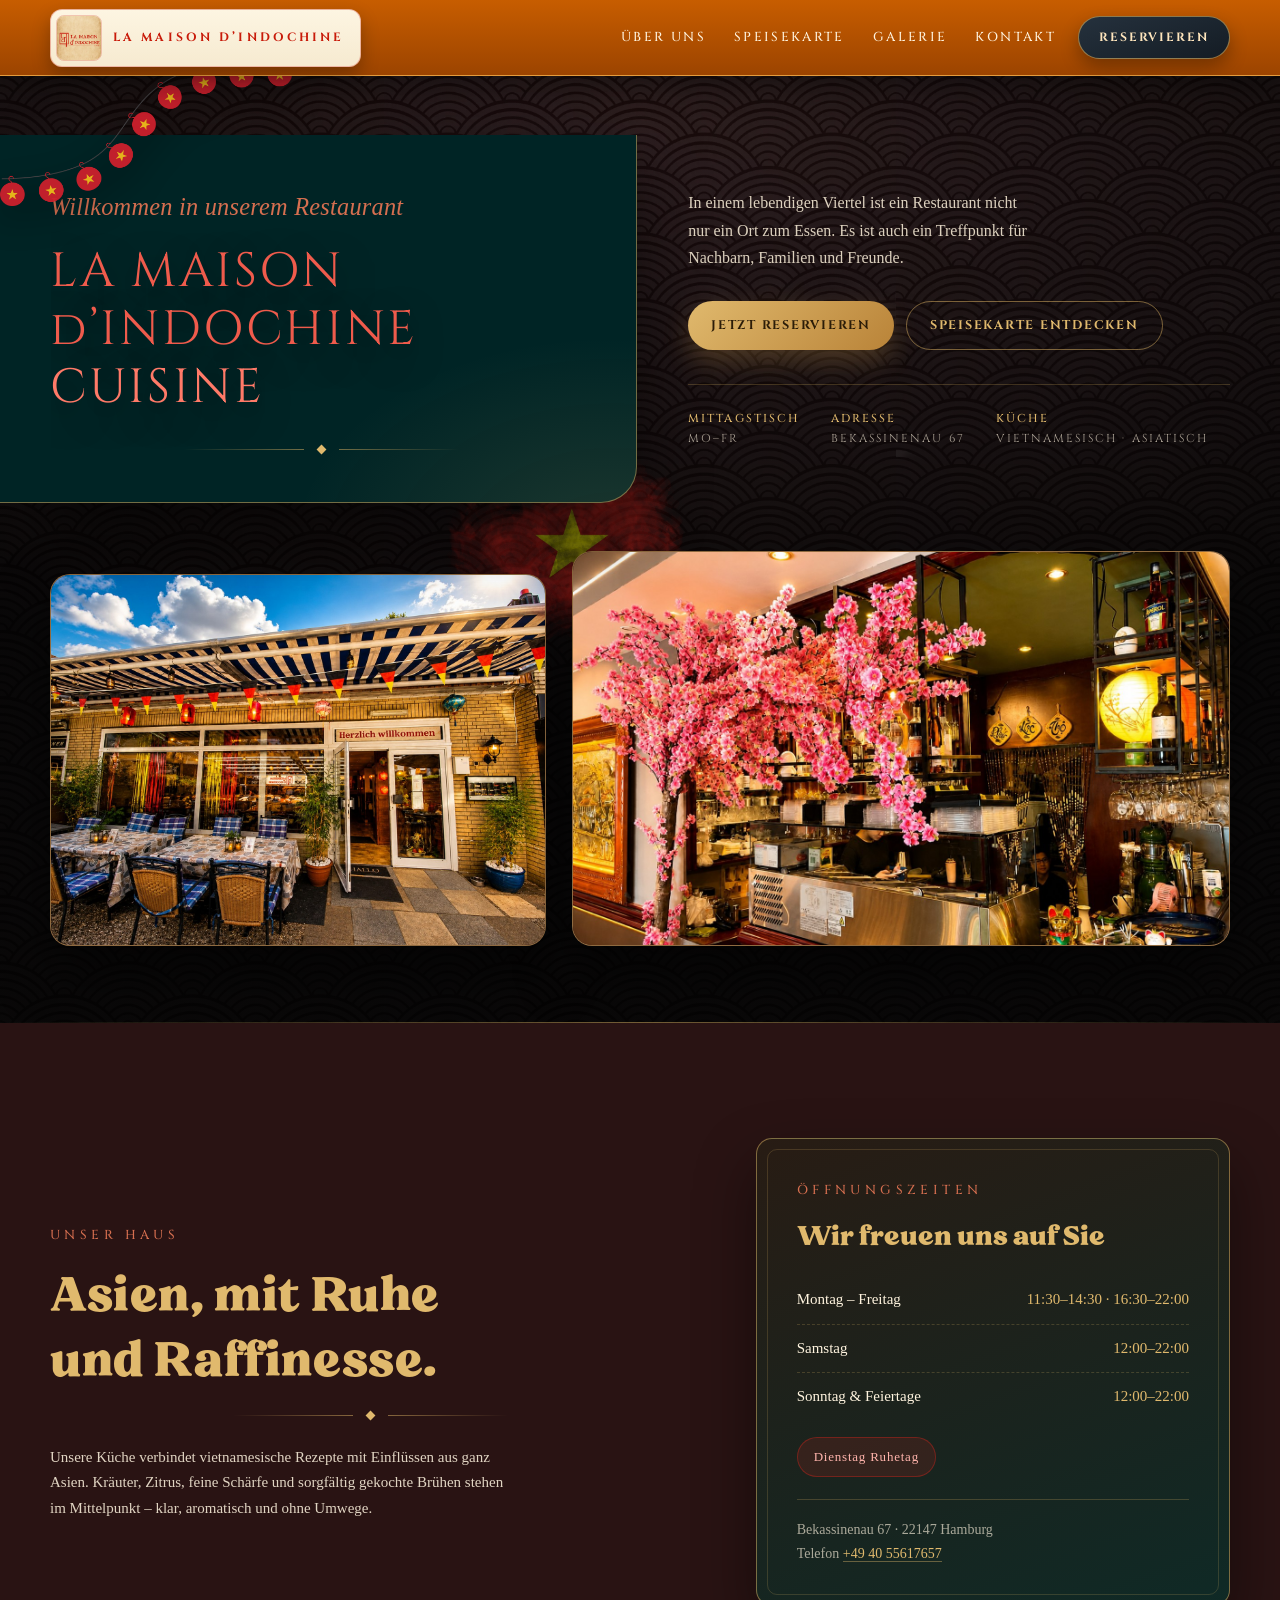
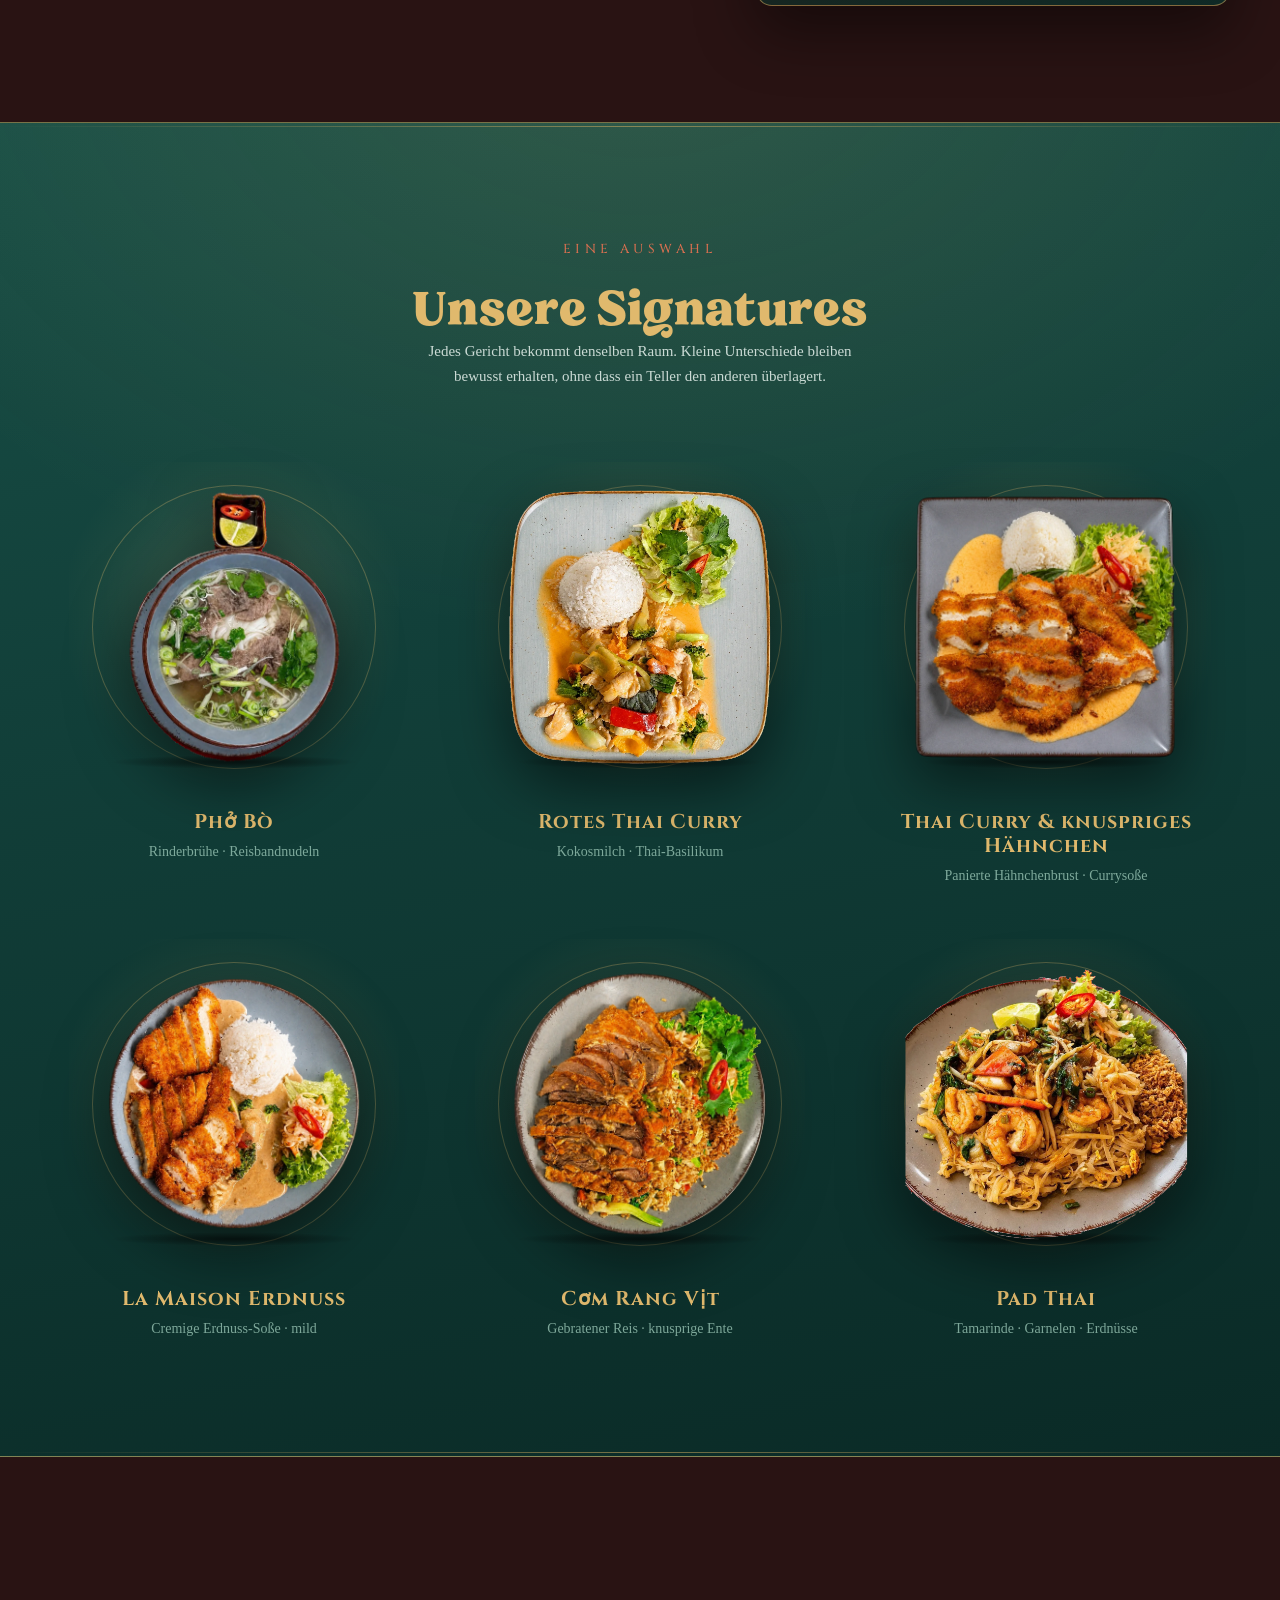
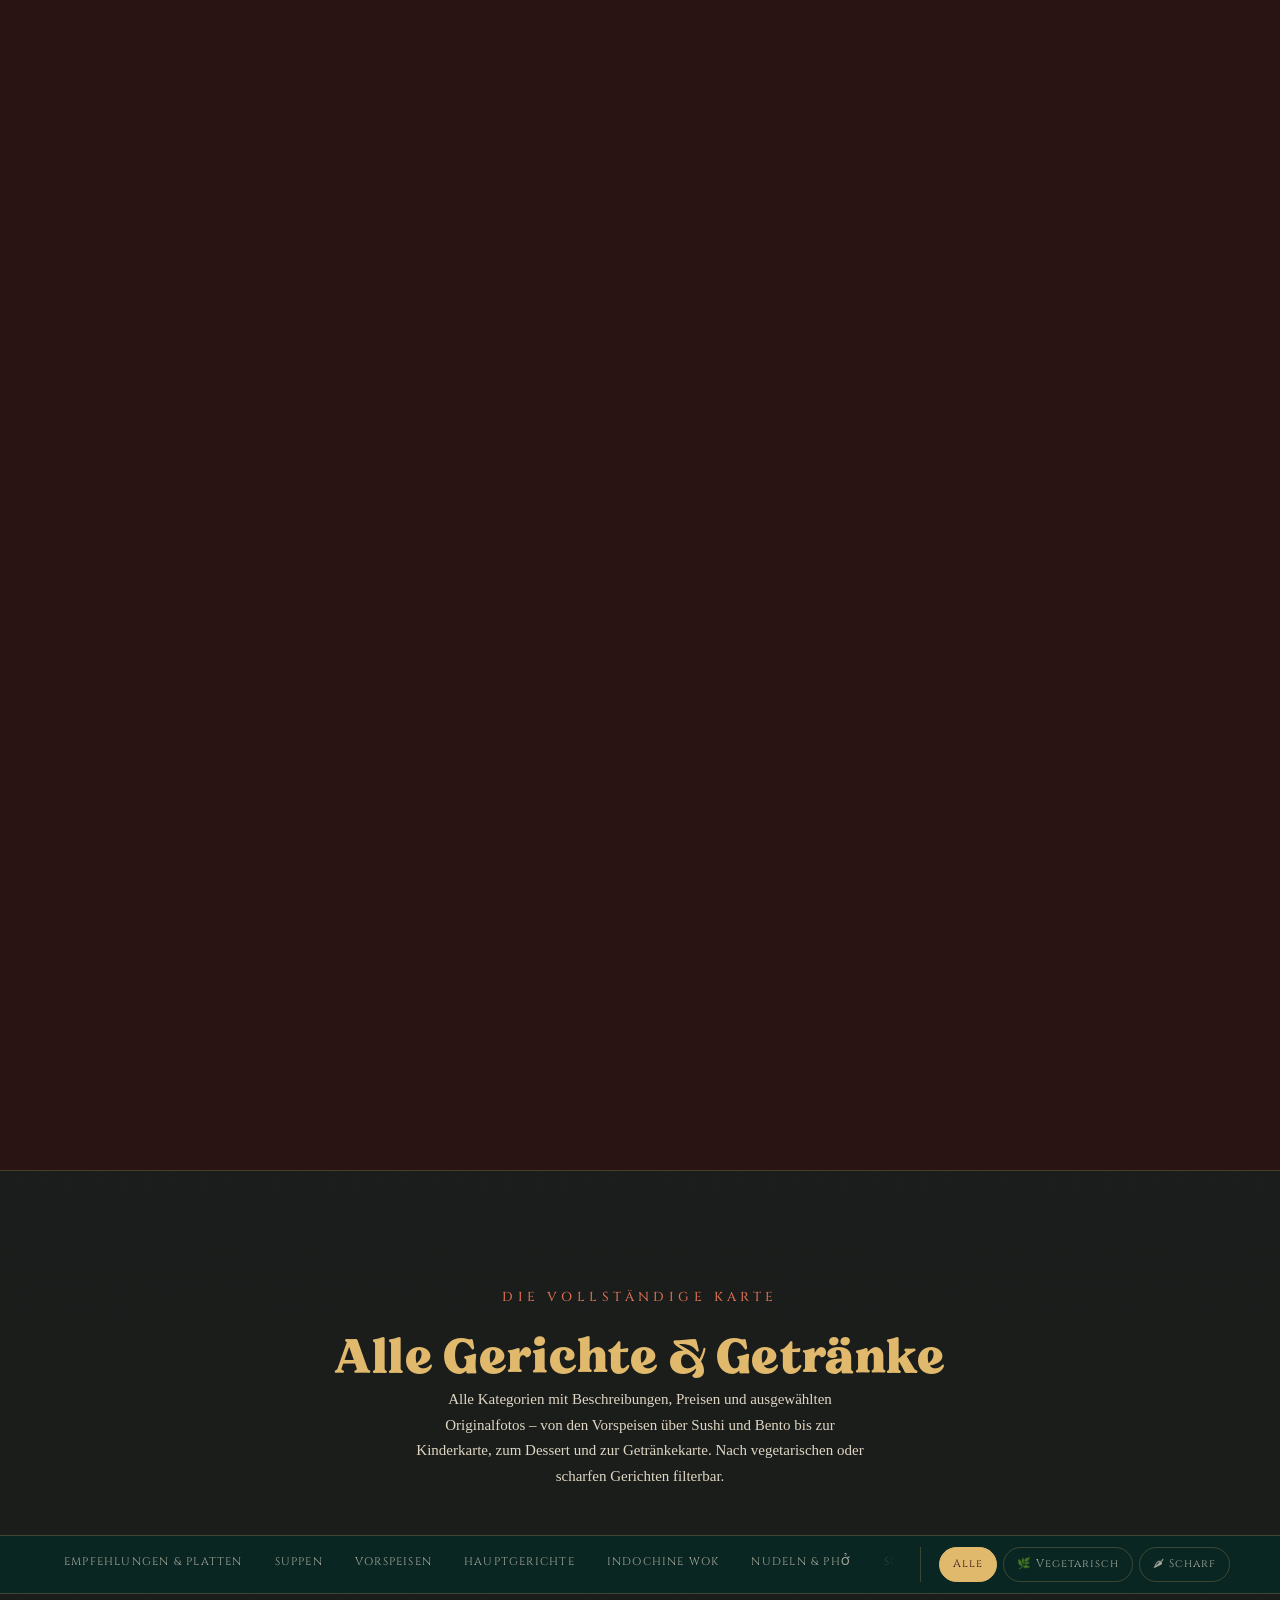
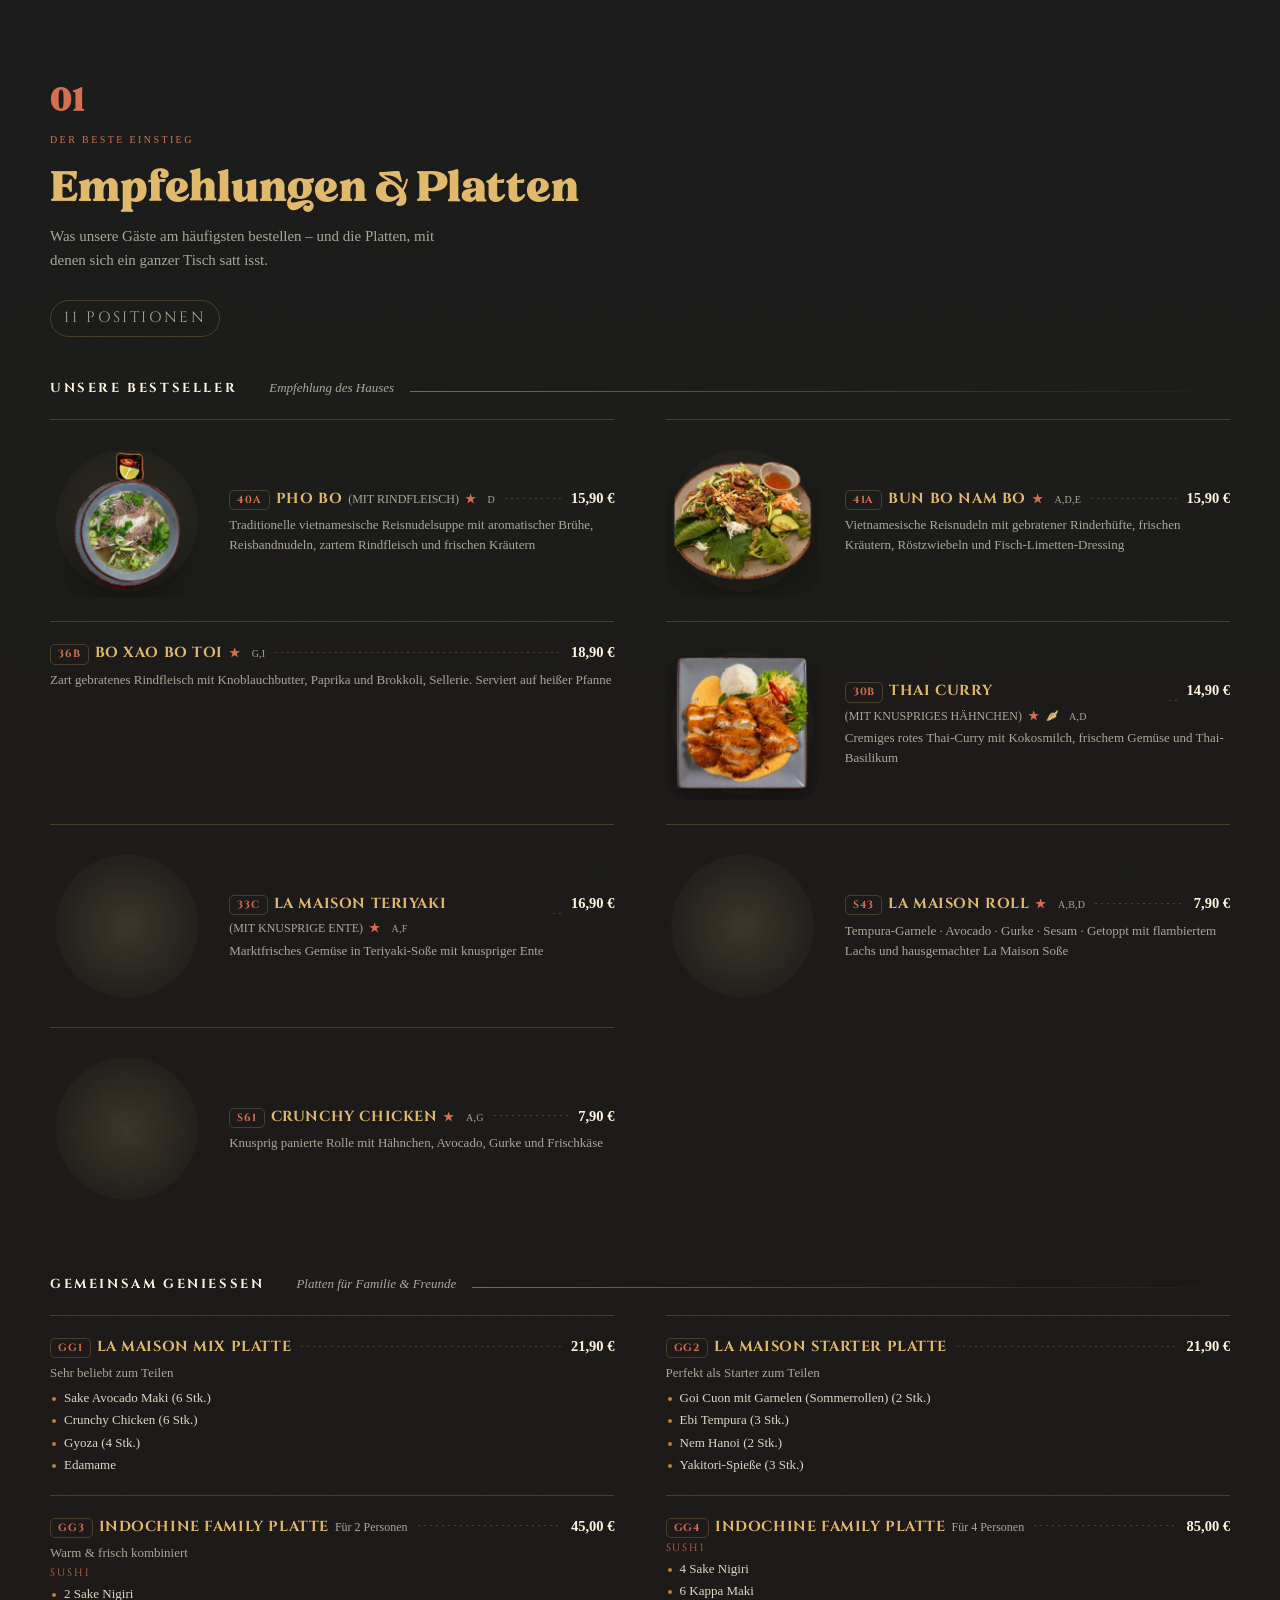
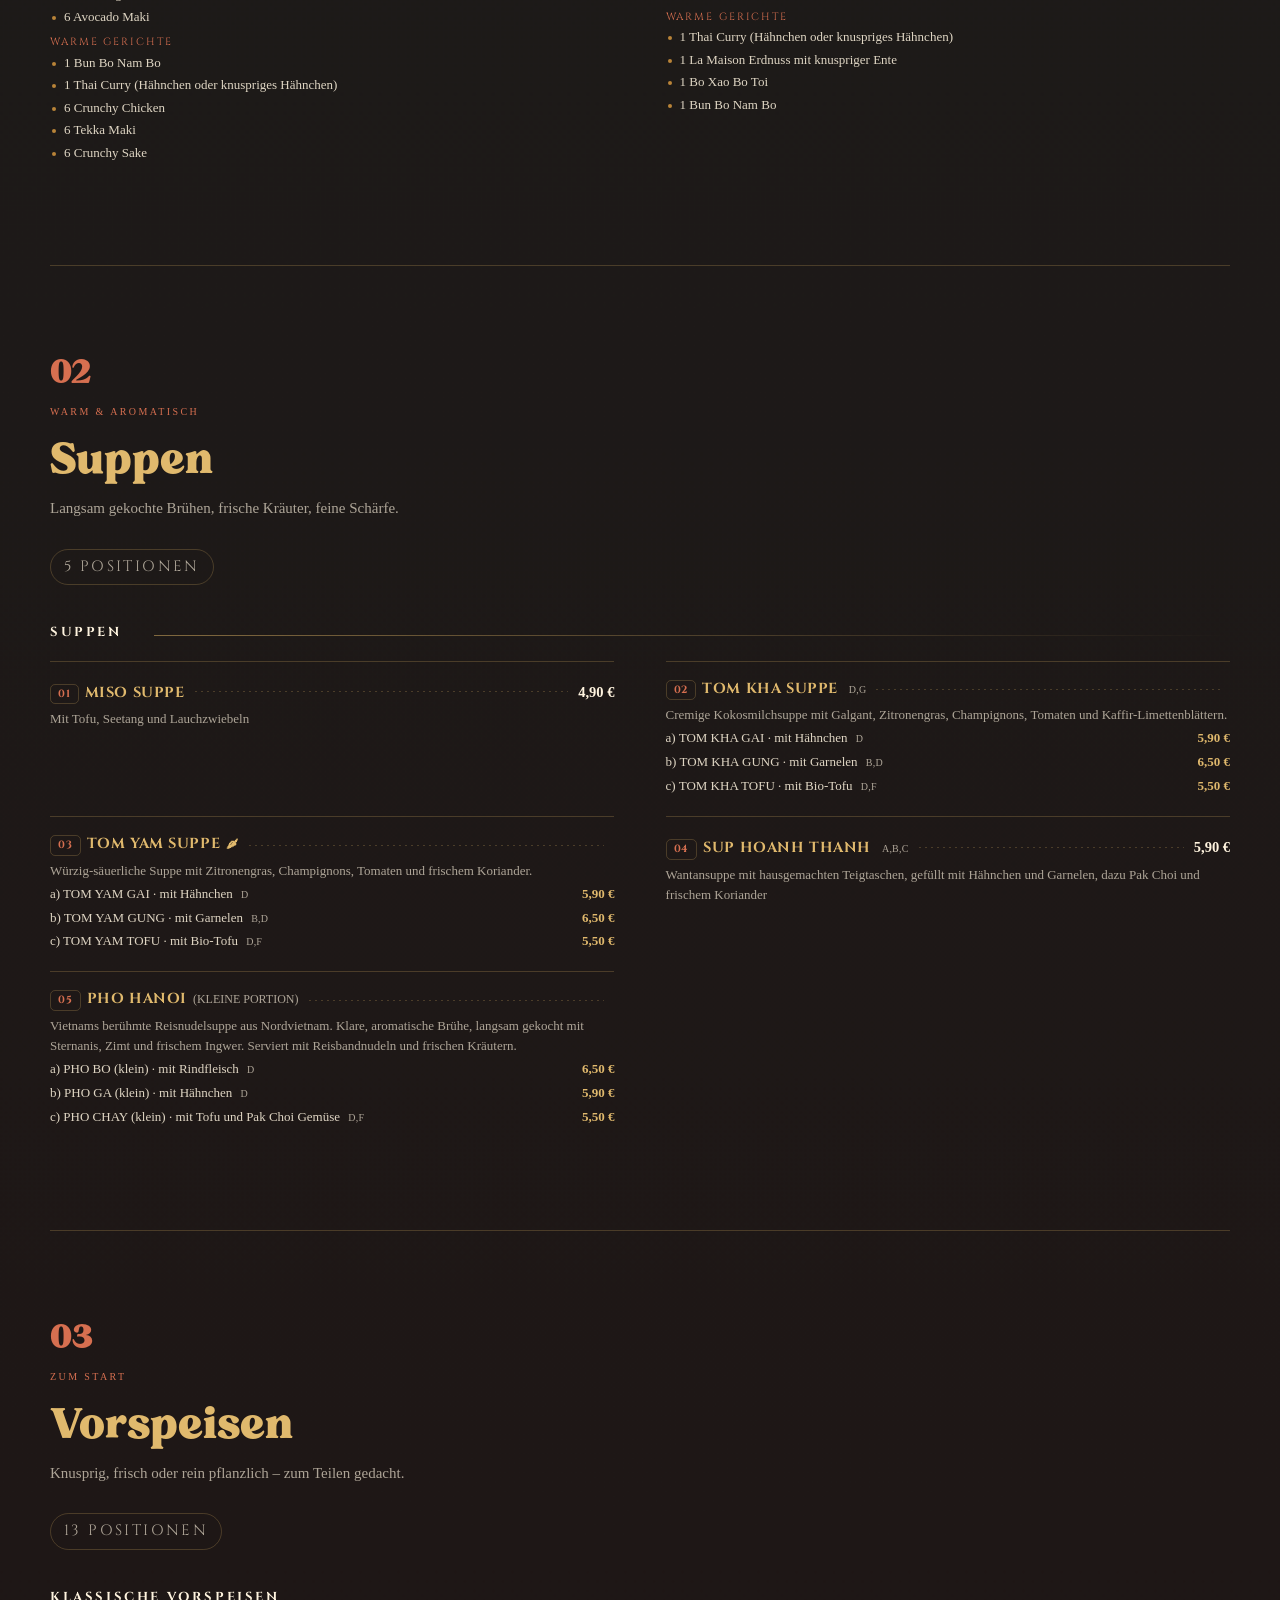
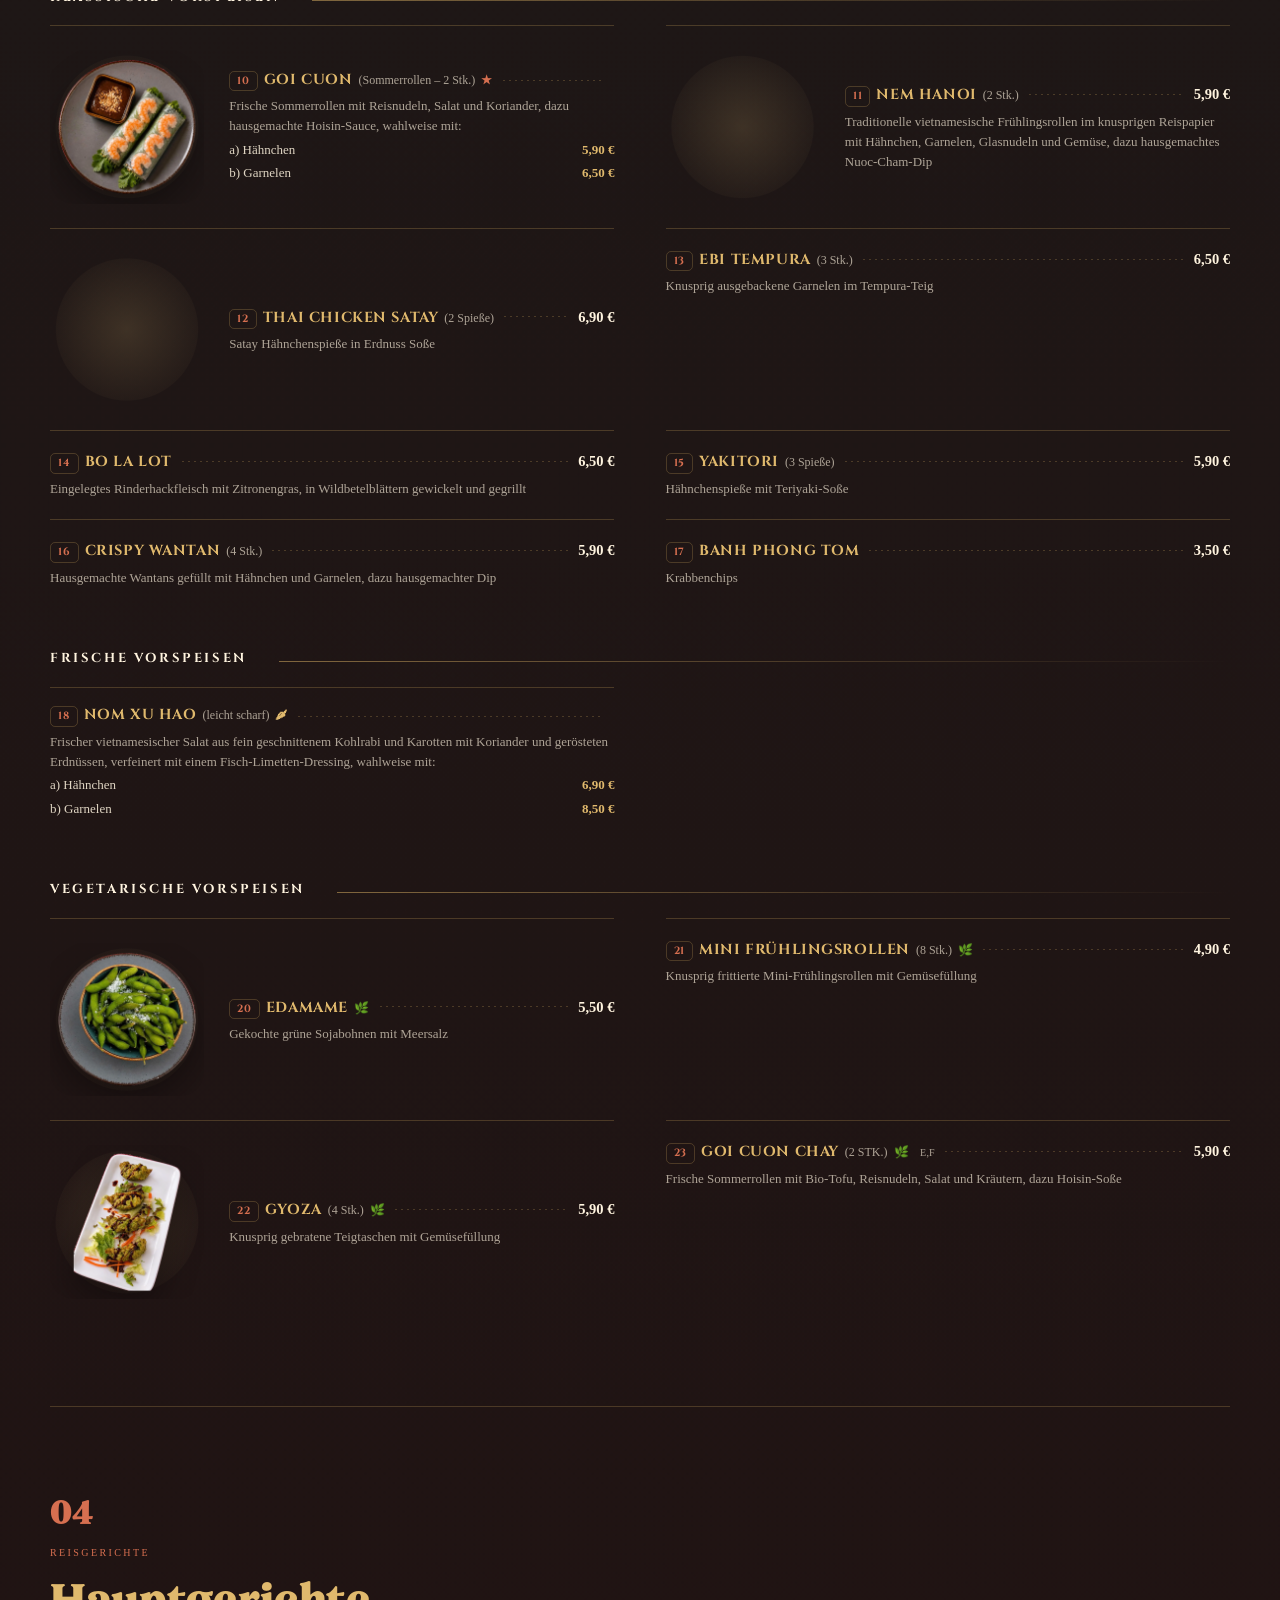
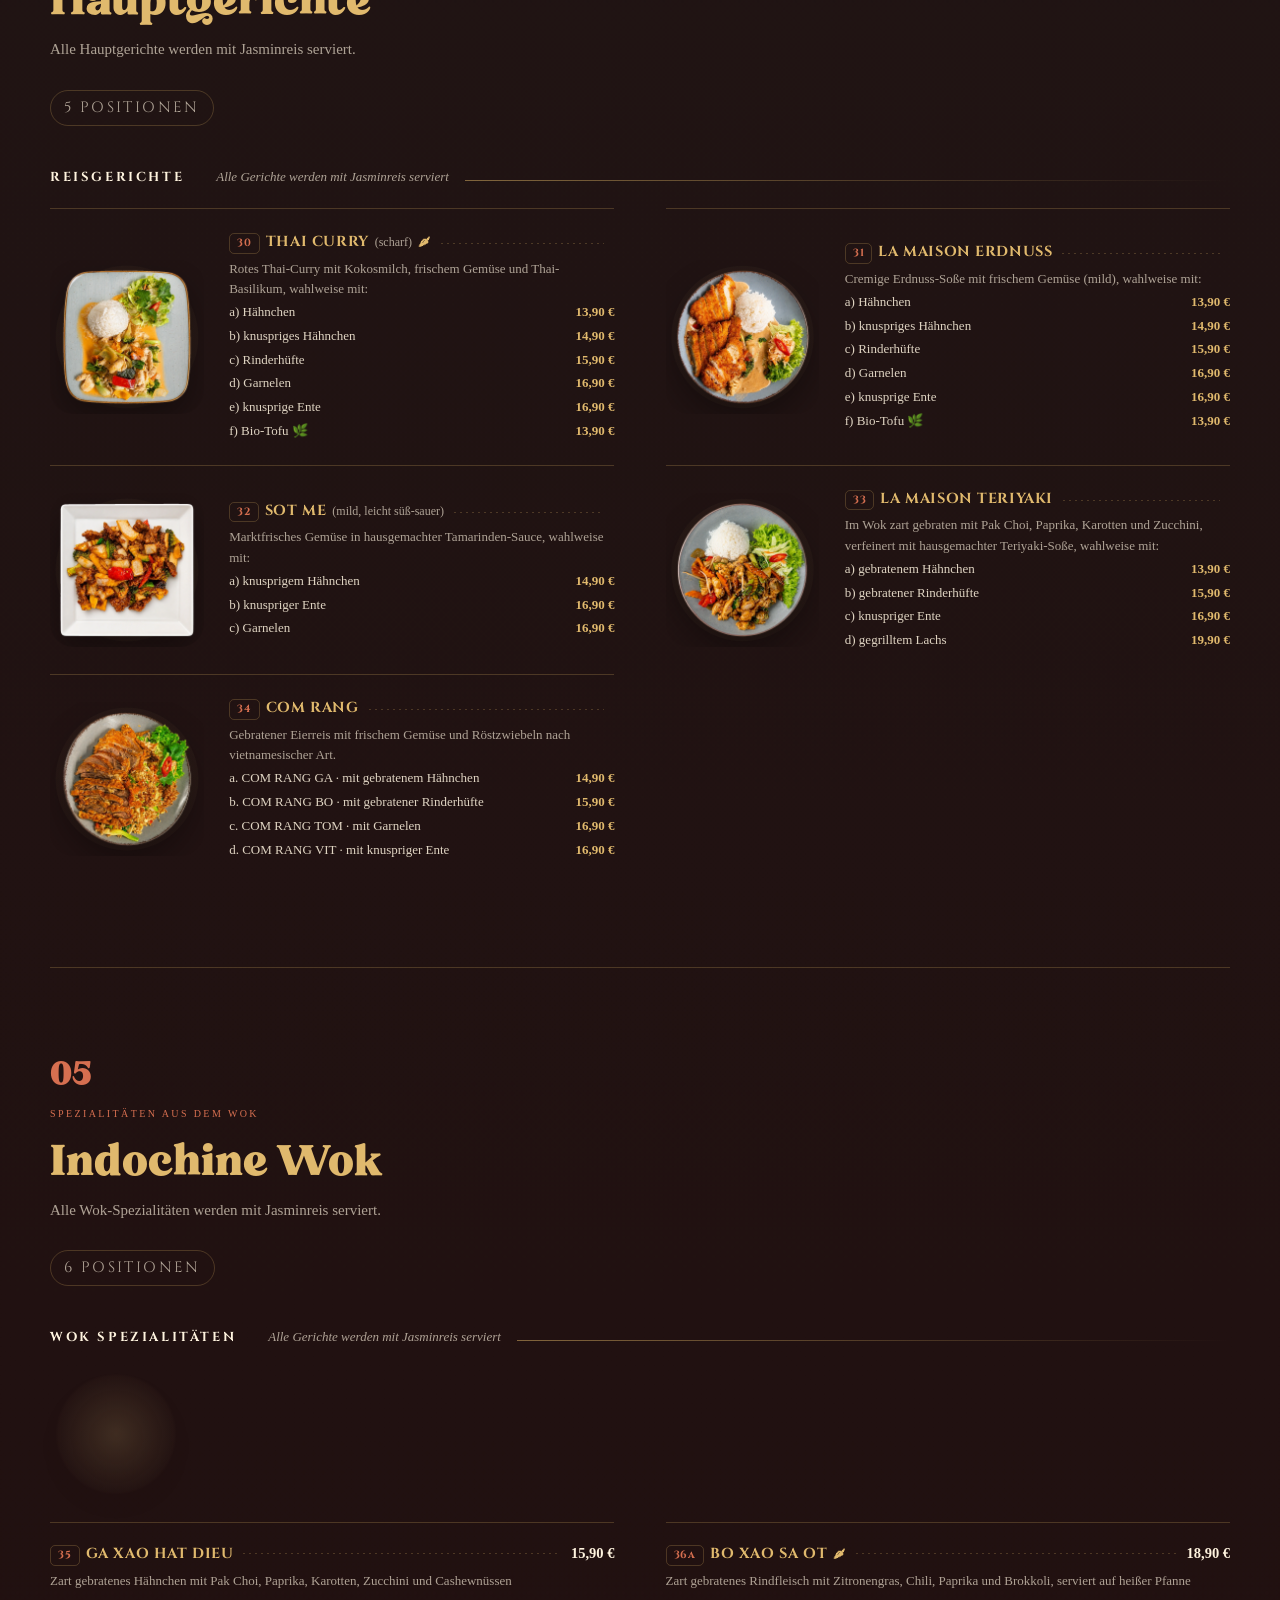
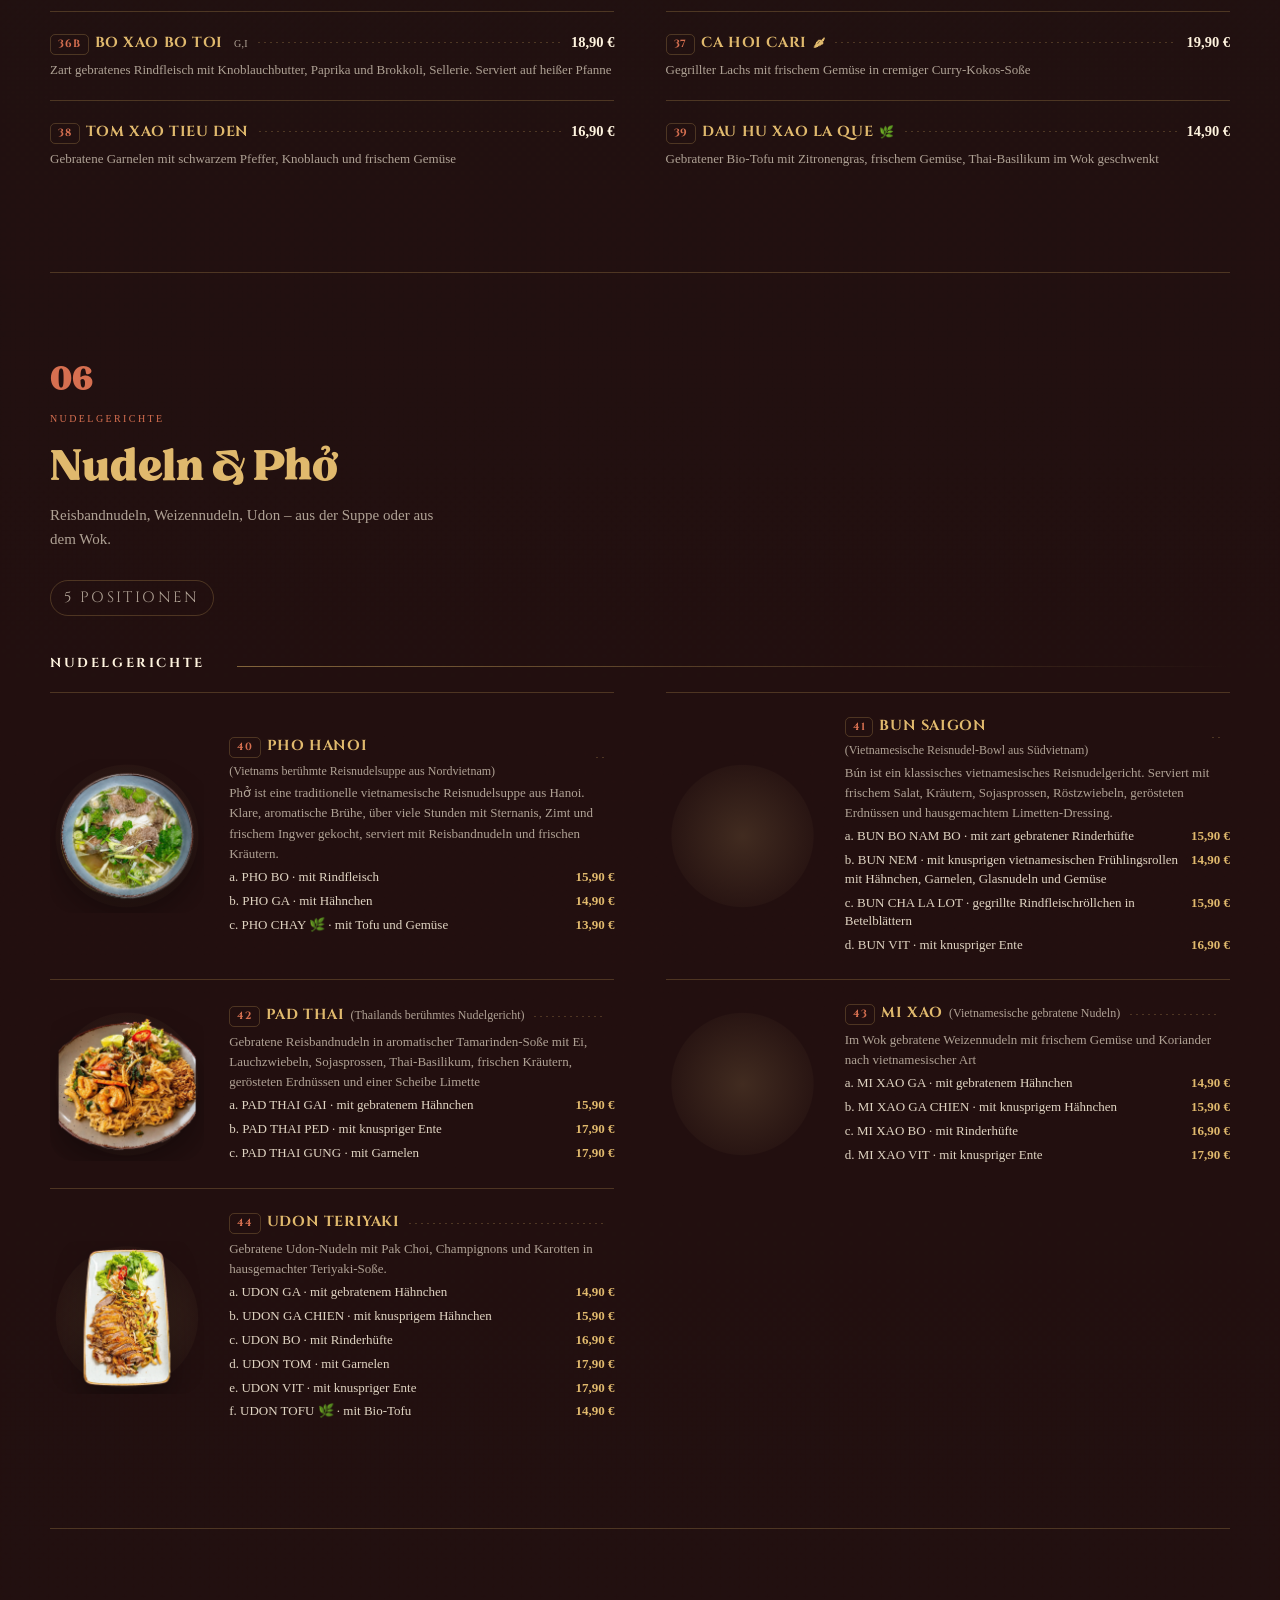
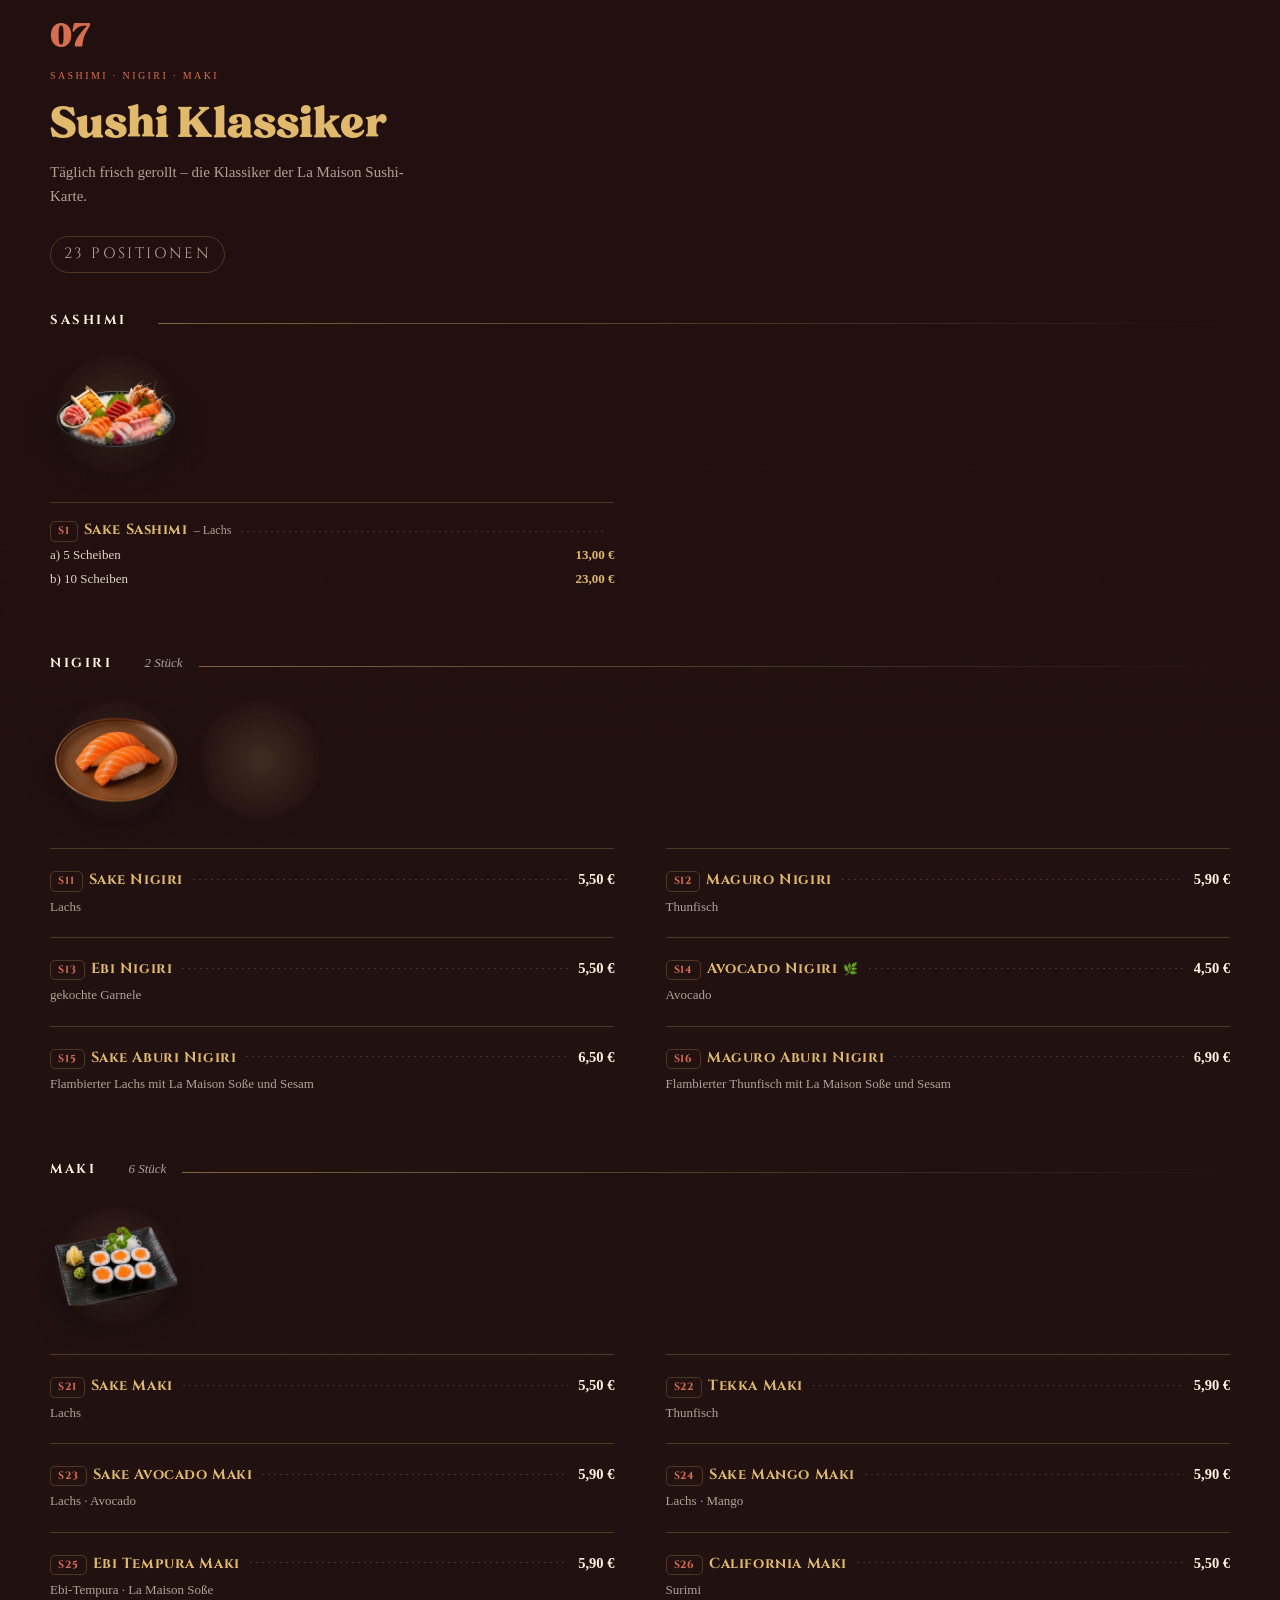
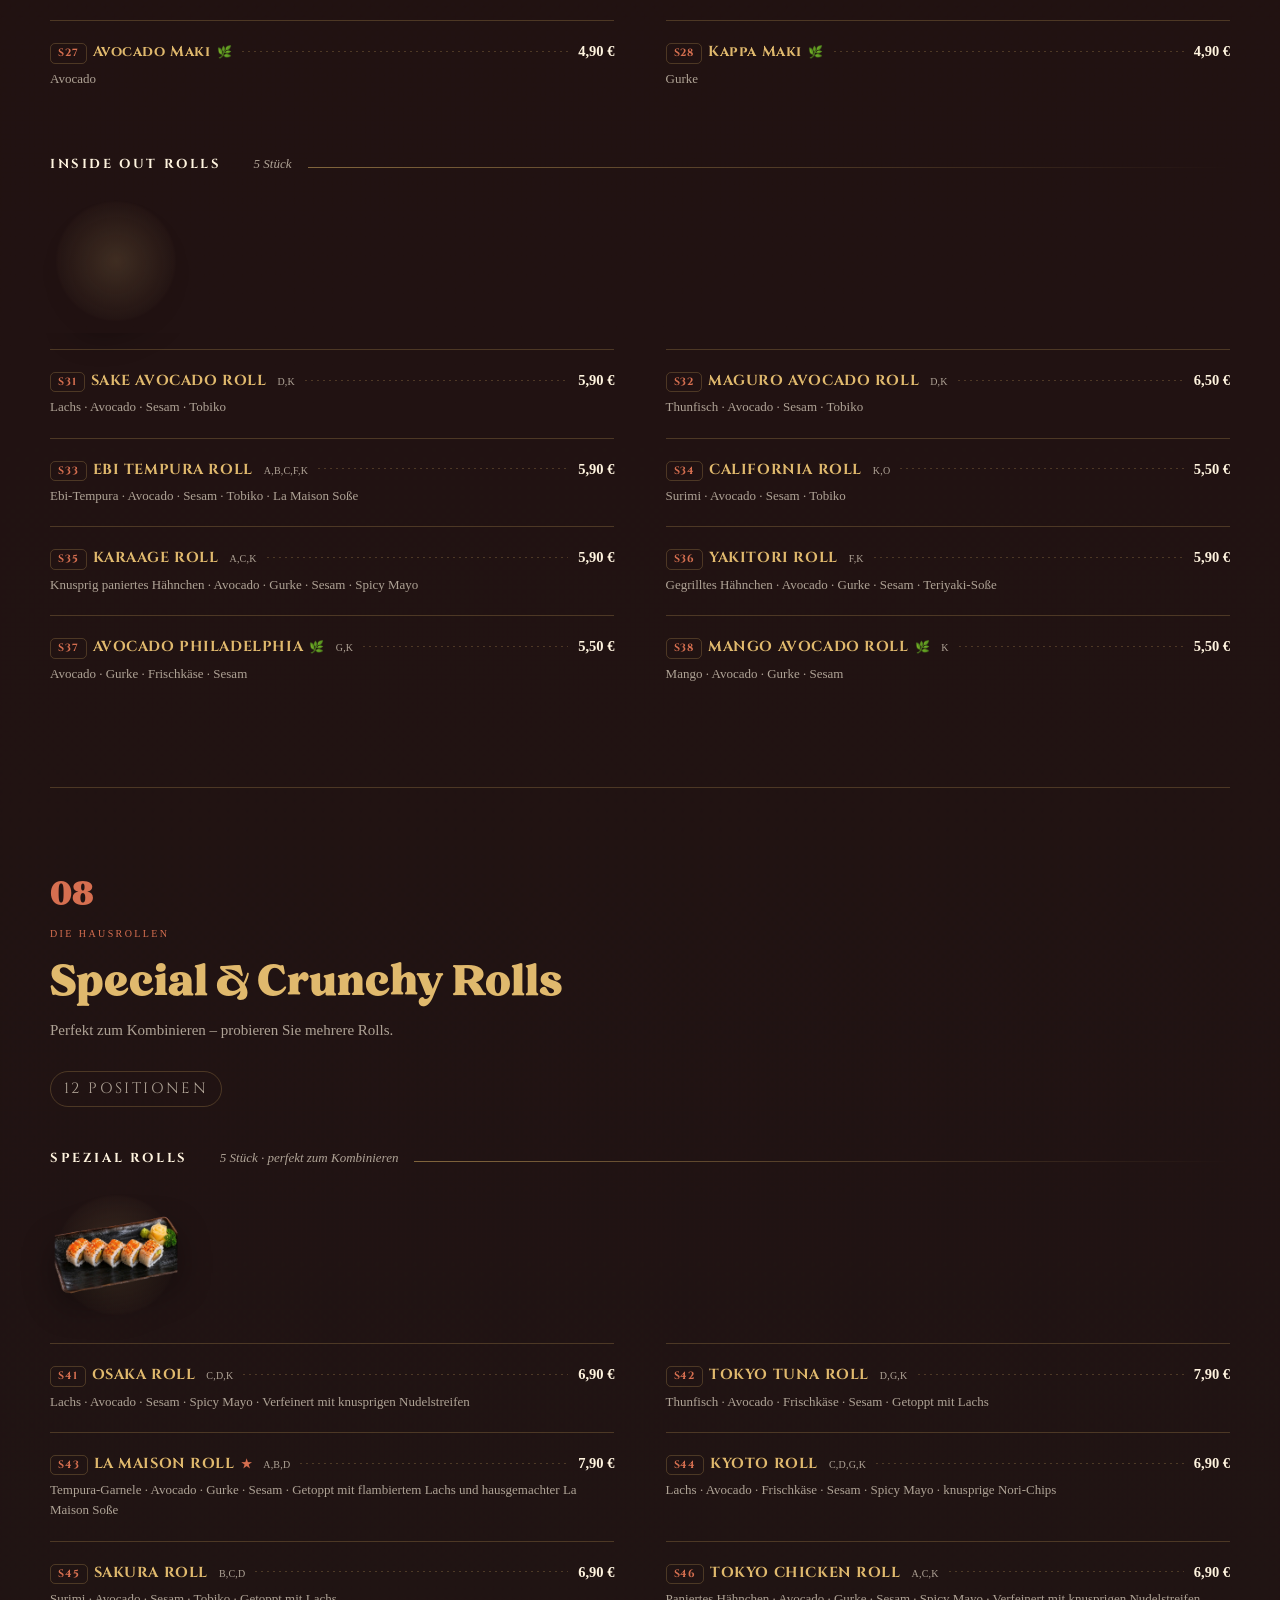
==== commit 3eb5a270: "update" ====
--- a/site/index.html
+++ b/site/index.html
@@ -53,7 +53,7 @@
     <section class="section" id="about">
       <div class="shell about__grid">
         <div class="reveal"><p class="eyebrow">Unser Haus</p><h2 class="title">Asien, mit Ruhe<br>und Raffinesse.</h2><div class="rule" aria-hidden="true"><i></i></div><p class="lede intro-copy">Unsere Küche verbindet vietnamesische Rezepte mit Einflüssen aus ganz Asien. Kräuter, Zitrus, feine Schärfe und sorgfältig gekochte Brühen stehen im Mittelpunkt – klar, aromatisch und ohne Umwege.</p></div>
-        <aside class="hours reveal"><p class="eyebrow">Öffnungszeiten</p><h3>Wir freuen uns auf Sie</h3><ul class="hours__list"><li><b>Montag – Freitag</b><span>11:30–14:30 · 16:30–22:00</span></li><li><b>Samstag</b><span>12:00–22:00</span></li><li><b>Sonntag & Feiertage</b><span>12:00–22:00</span></li></ul><div class="hours__closed">Dienstag Ruhetag</div><p class="hours__addr">Bekassinenau 67 · 22147 Hamburg</p></aside>
+        <aside class="hours reveal"><p class="eyebrow">Öffnungszeiten</p><h3>Wir freuen uns auf Sie</h3><ul class="hours__list"><li><b>Montag – Freitag</b><span>11:30–14:30 · 16:30–22:00</span></li><li><b>Samstag</b><span>12:00–22:00</span></li><li><b>Sonntag & Feiertage</b><span>12:00–22:00</span></li></ul><div class="hours__closed">Dienstag Ruhetag</div><p class="hours__addr">Bekassinenau 67 · 22147 Hamburg<br>Telefon <a class="tel" href="tel:+494055617657">+49 40 55617657</a></p></aside>
       </div>
     </section>
 
@@ -113,9 +113,10 @@
           <p class="lede intro-copy">Besuchen Sie uns in der Bekassinenau 67. Wir freuen uns darauf, Sie bei uns willkommen zu heißen.</p>
           <ul class="contact__facts">
             <li><b>Adresse</b><span>Bekassinenau 67 · 22147 Hamburg</span></li>
+            <li><b>Telefon</b><span><a class="tel" href="tel:+494055617657">+49 40 55617657</a></span></li>
             <li><b>Öffnungszeiten</b><span>Mo–Fr 11:30–14:30 · 16:30–22:00<br>Sa 12:00–22:00 · So &amp; Feiertage 12:00–22:00<br>Dienstag Ruhetag</span></li>
           </ul>
-          <div class="contact__actions"><a class="btn btn--gold" href="https://maps.google.com/?q=Bekassinenau+67+22147+Hamburg">Route öffnen</a><a class="btn btn--ghost" href="#menu">Speisekarte ansehen</a></div>
+          <div class="contact__actions"><a class="btn btn--gold" href="tel:+494055617657">Anrufen</a><a class="btn btn--ghost" href="https://maps.google.com/?q=Bekassinenau+67+22147+Hamburg">Route öffnen</a><a class="btn btn--ghost" href="#menu">Speisekarte ansehen</a></div>
         </div>
         <div class="contact__media reveal">
           <figure class="contact__image"><img src="assets/quan-10.jpg" alt="La Maison d’Indochine in Hamburg" loading="lazy"></figure>
@@ -128,7 +129,7 @@
     </section>
   </main>
 
-  <footer class="footer"><div class="shell footer__bottom"><span>Copyright © 2026 Hoangcaster</span><span>Bekassinenau 67 · 22147 Hamburg</span></div></footer>
+  <footer class="footer"><div class="shell footer__bottom"><span>Copyright © 2026 Hoangcaster</span><span>Bekassinenau 67 · 22147 Hamburg · <a class="tel" href="tel:+494055617657">+49 40 55617657</a></span></div></footer>
   <button class="totop" type="button" aria-label="Zum Seitenanfang">↑</button>
   <div class="lightbox" role="dialog" aria-modal="true" aria-label="Bildansicht"><button class="lightbox__close" aria-label="Schließen">×</button><button class="lightbox__prev" aria-label="Vorheriges Bild">‹</button><img src="" alt=""><button class="lightbox__next" aria-label="Nächstes Bild">›</button></div>
   <script src="assets/menu-data.js"></script>
--- a/site/assets/site.css
+++ b/site/assets/site.css
@@ -906,6 +906,10 @@
 .contact__facts b{font-family:var(--serif);font-size:11.5px;font-weight:500;letter-spacing:.22em;text-transform:uppercase;color:var(--celadon)}
 .contact__facts span{color:var(--cream);font-size:15px;line-height:1.6}
 
+/* Telefonnummer: überall als Anruf-Link erkennbar */
+.tel{color:var(--gold);white-space:nowrap;text-decoration:none;border-bottom:1px solid rgba(224,185,109,.4);transition:border-color .25s ease,color .25s ease}
+.tel:hover,.tel:focus-visible{color:var(--cream);border-bottom-color:var(--cream)}
+
 .contact__image{margin:0;overflow:hidden;border-radius:2px 80px 2px 2px;border:1px solid var(--line-strong);box-shadow:0 24px 54px rgba(8,30,27,.4)}
 .contact__image img{width:100%;aspect-ratio:16/10;object-fit:cover;transition:transform .8s cubic-bezier(.2,.8,.2,1)}
 .contact__image:hover img{transform:scale(1.035)}
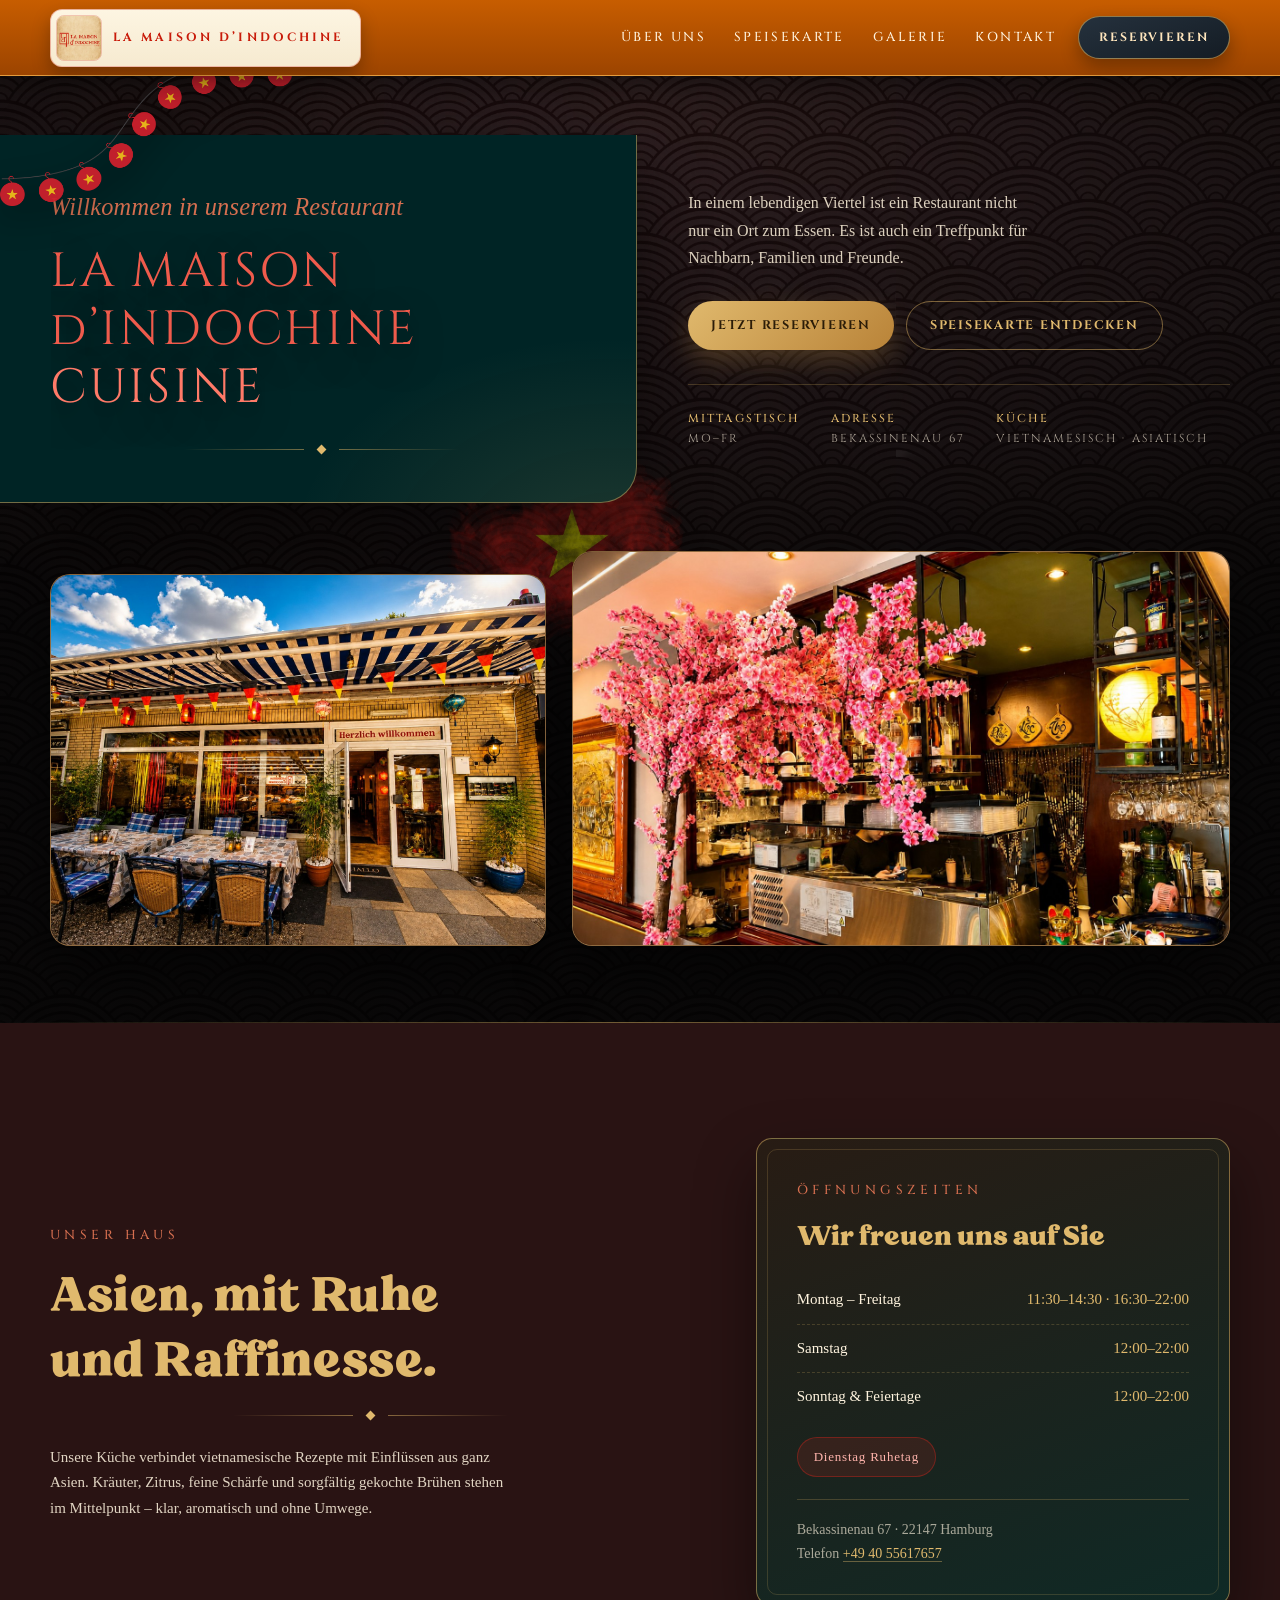
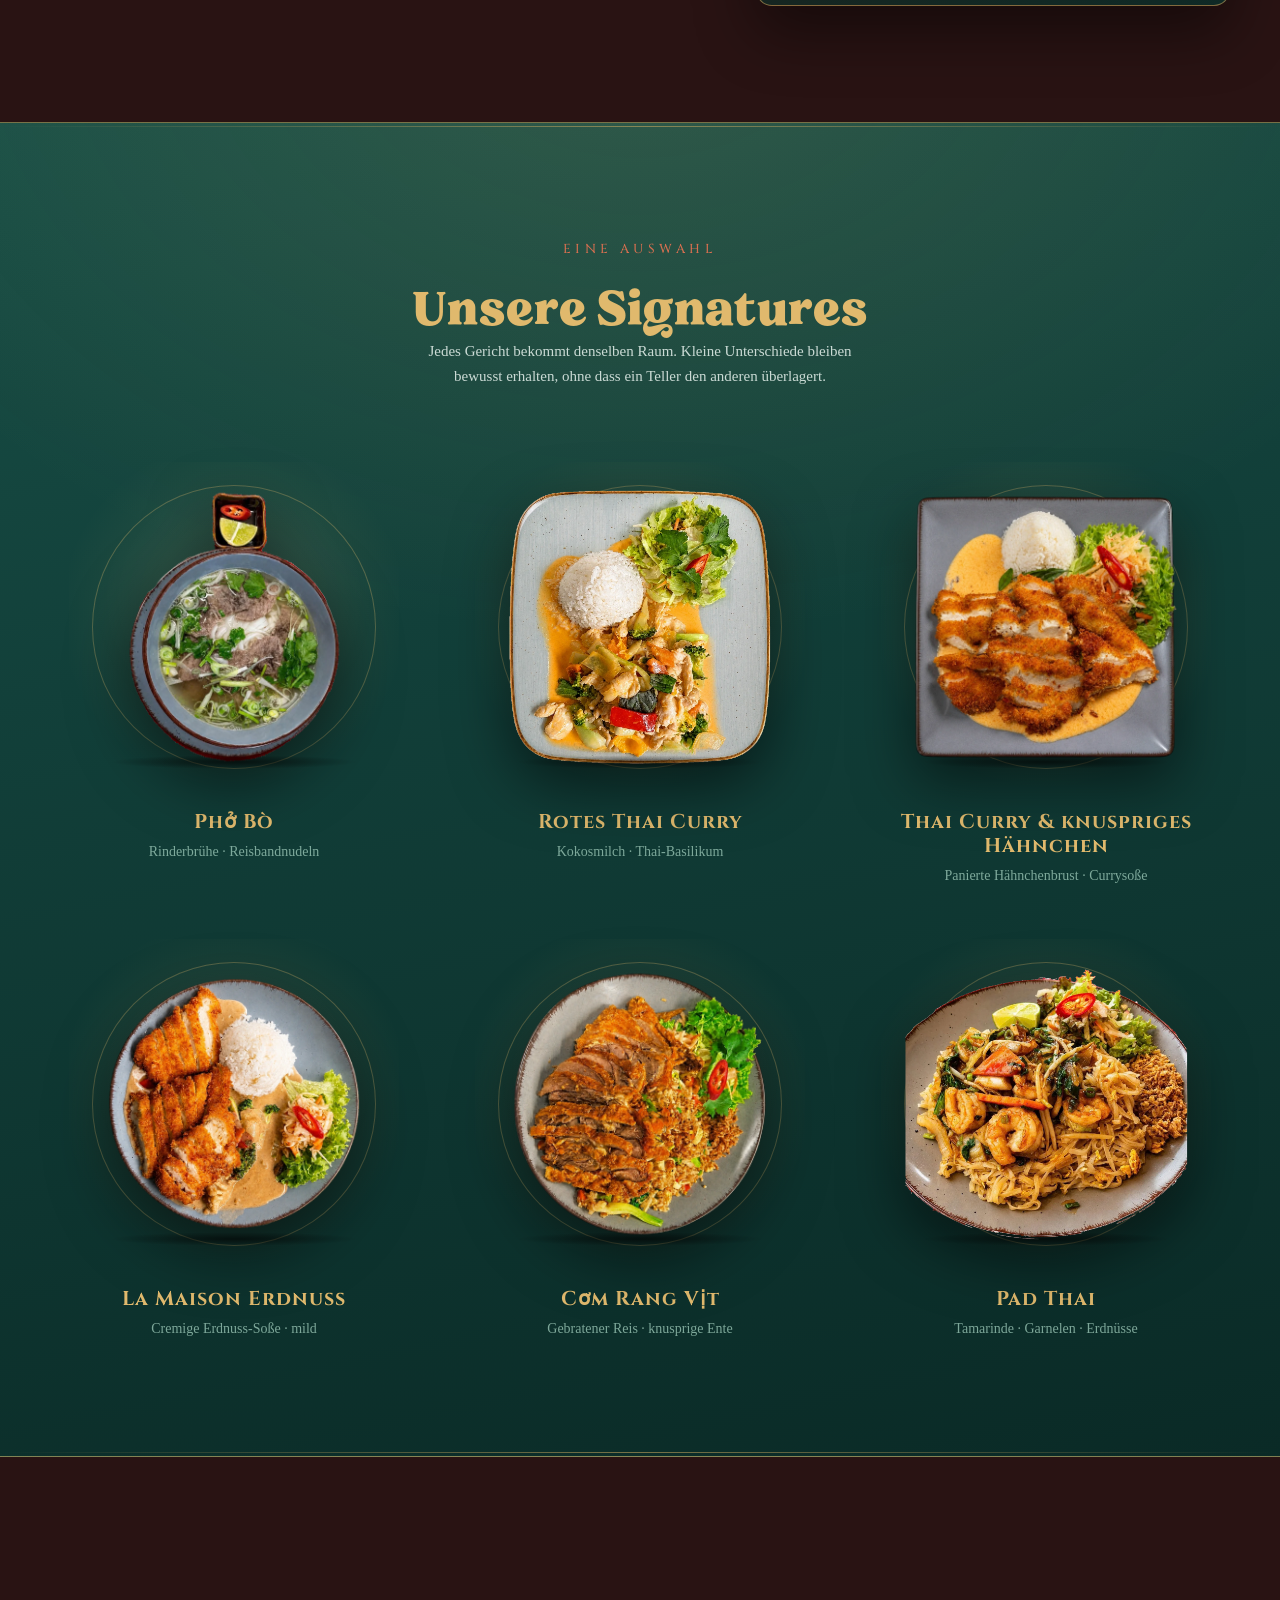
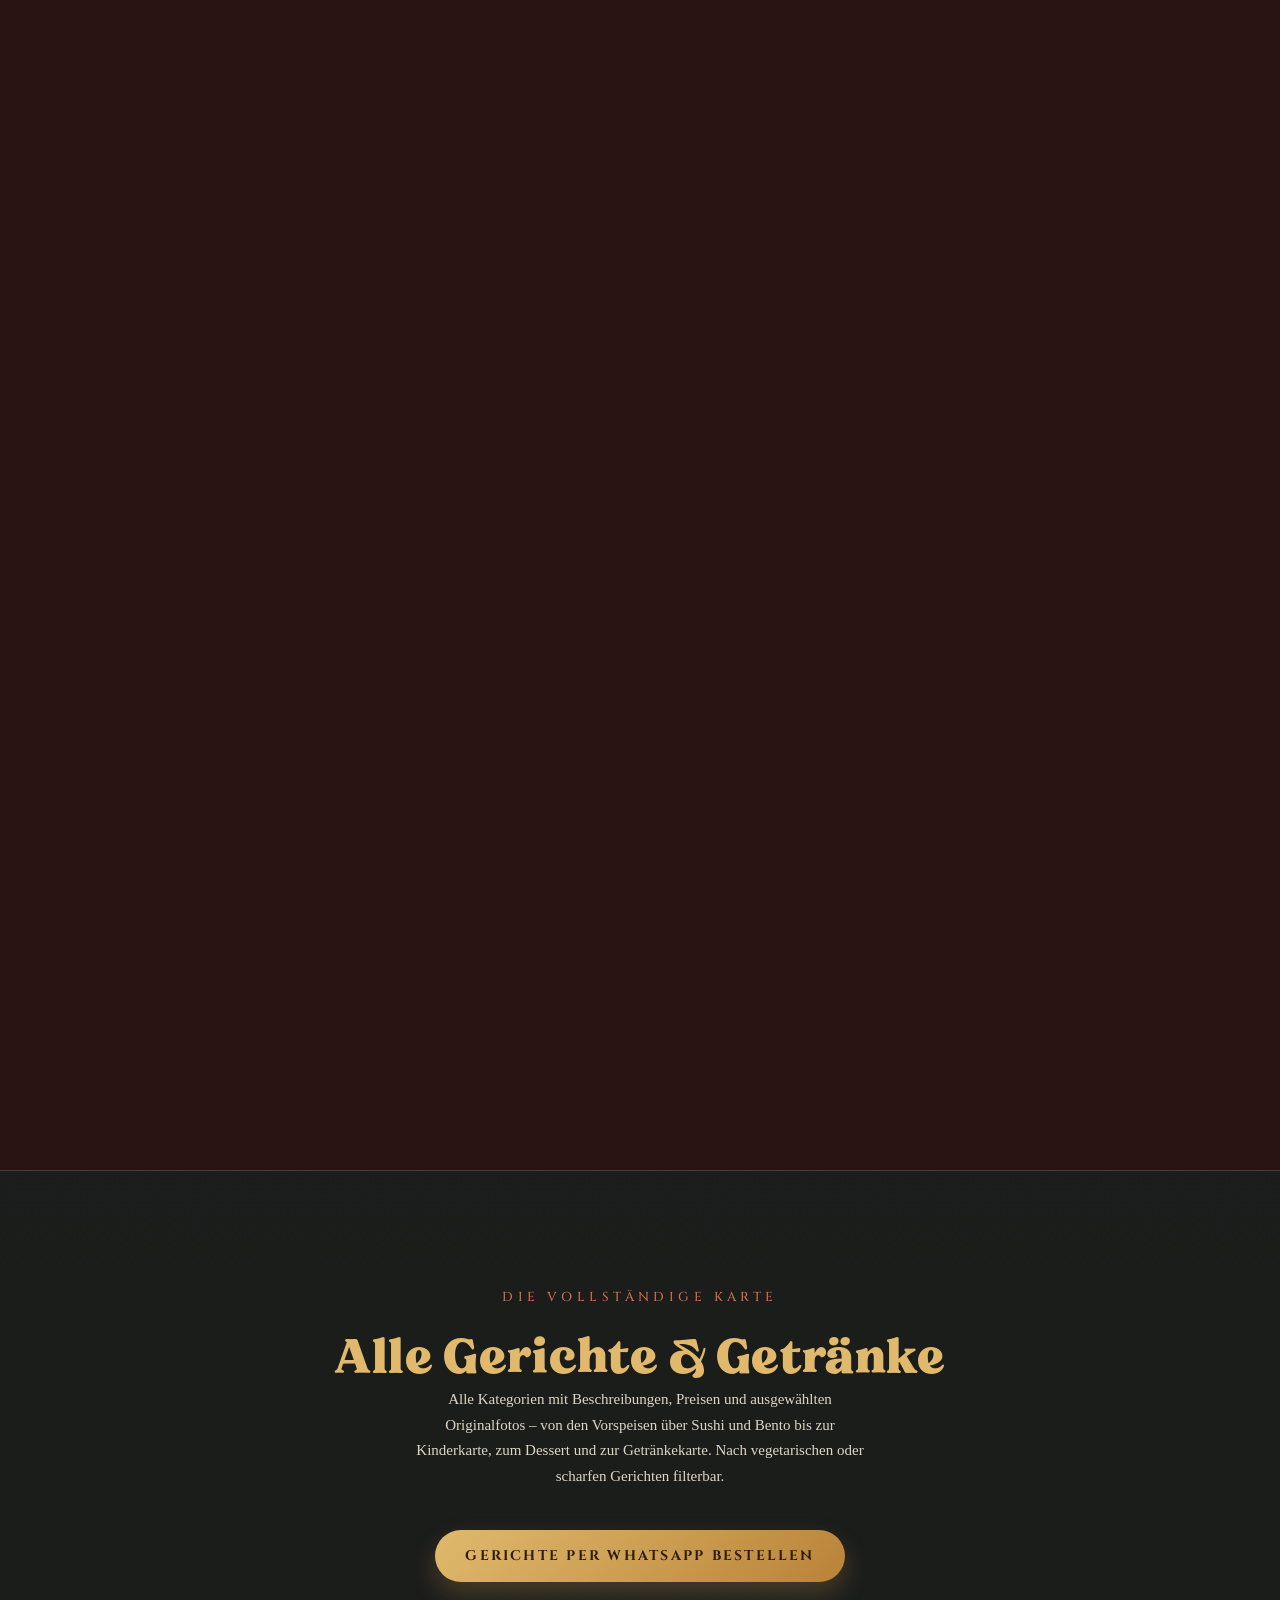
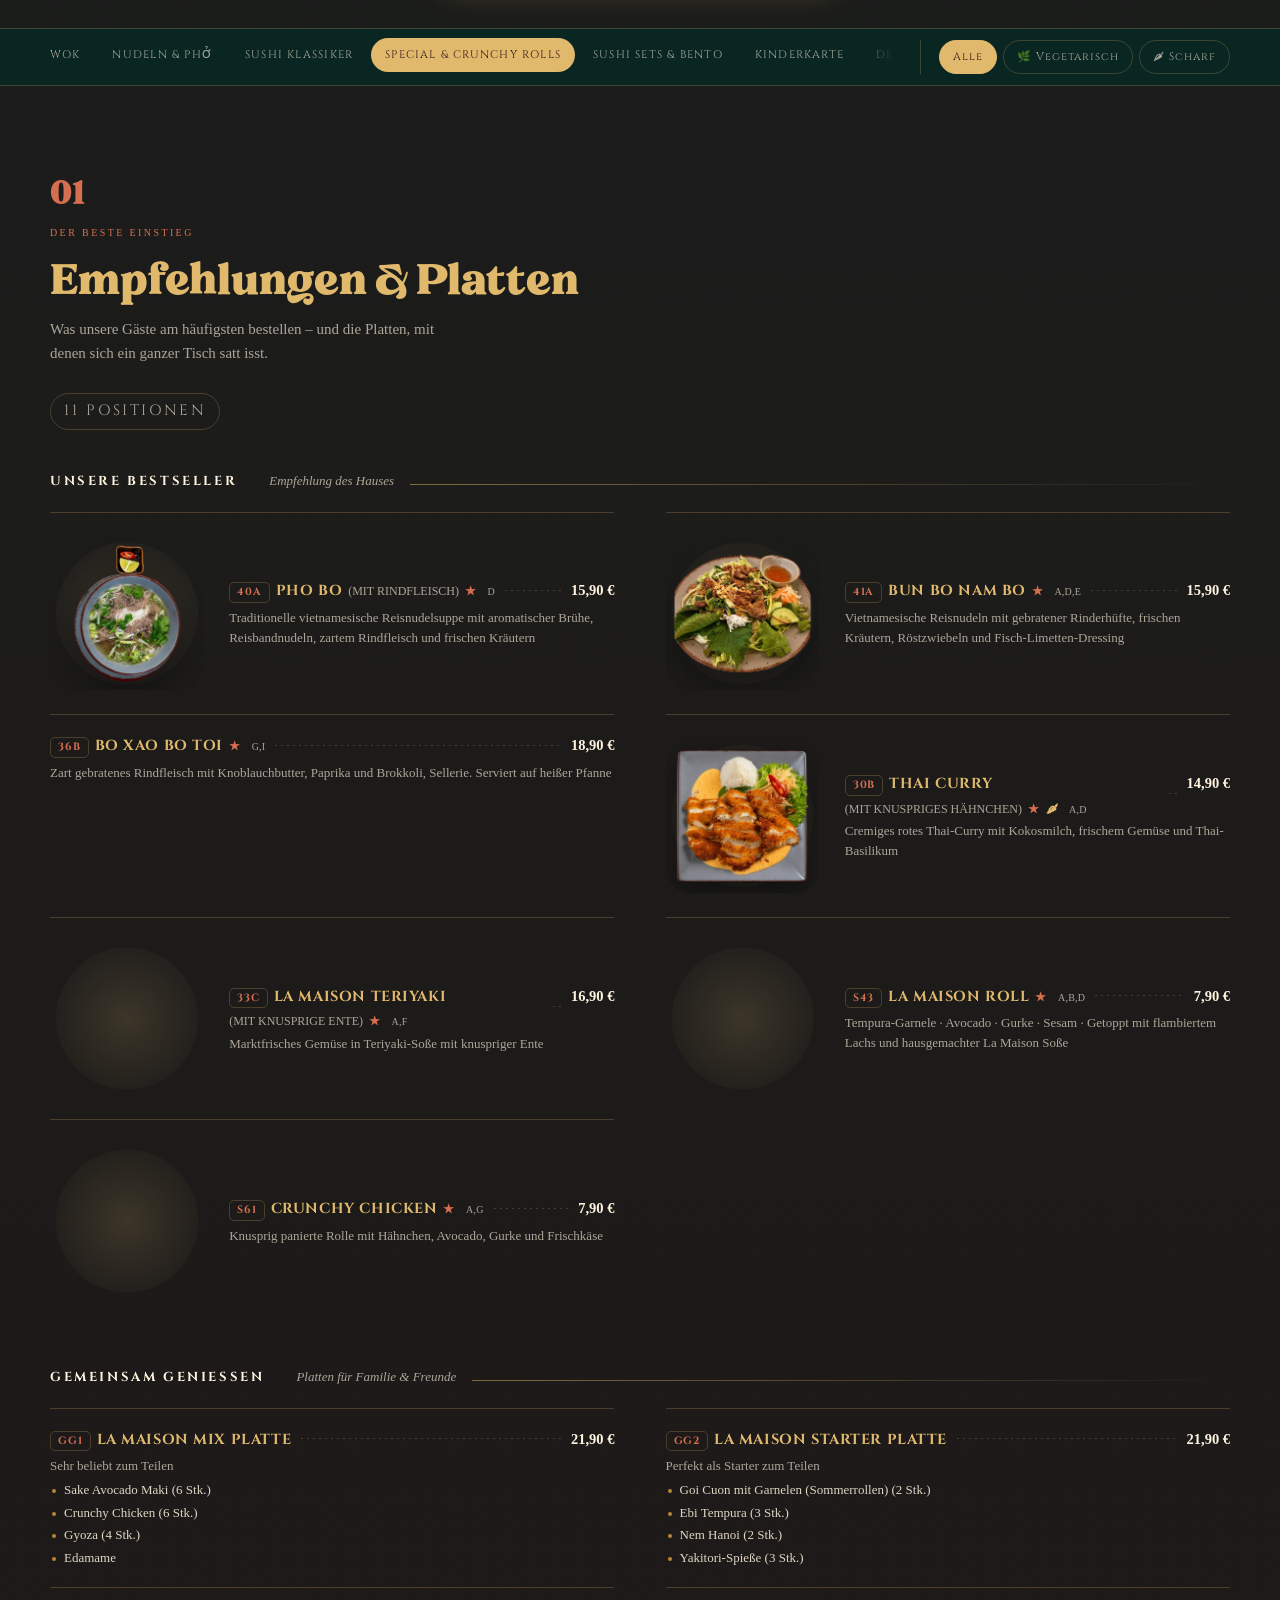
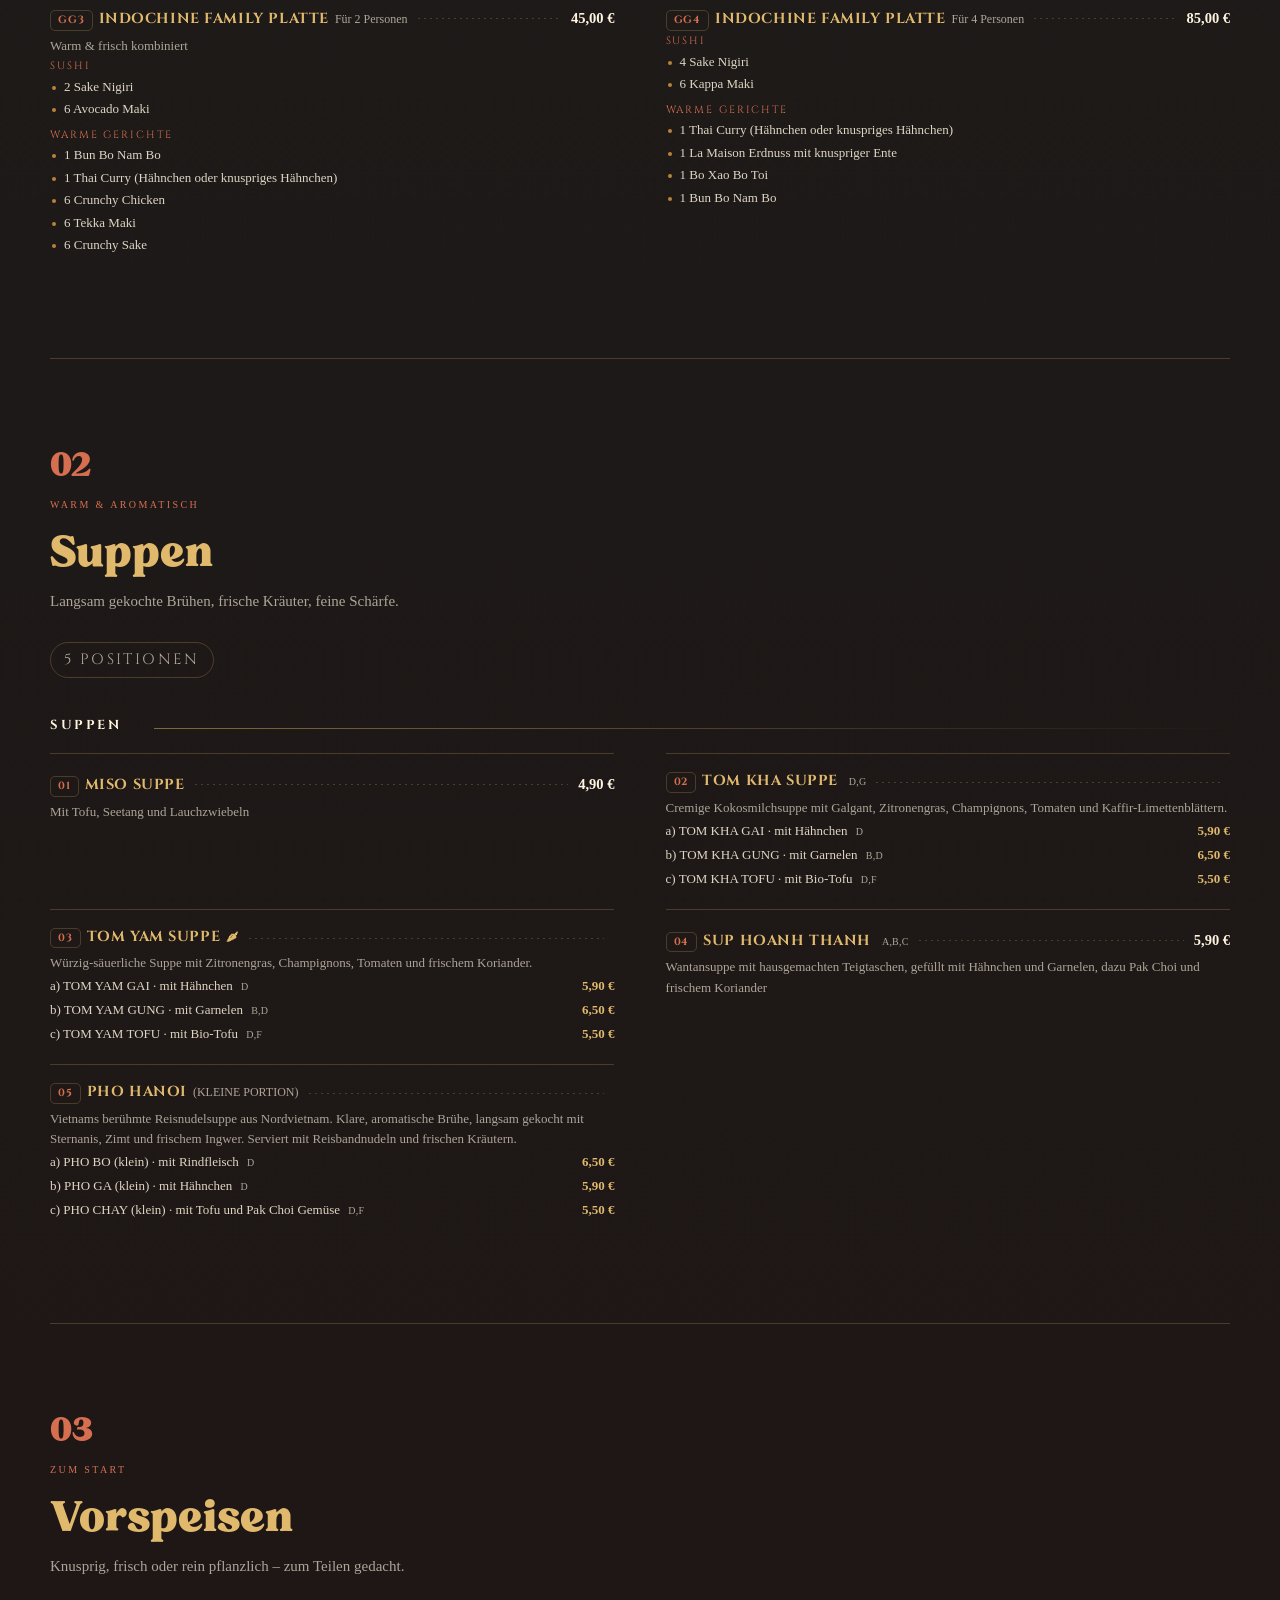
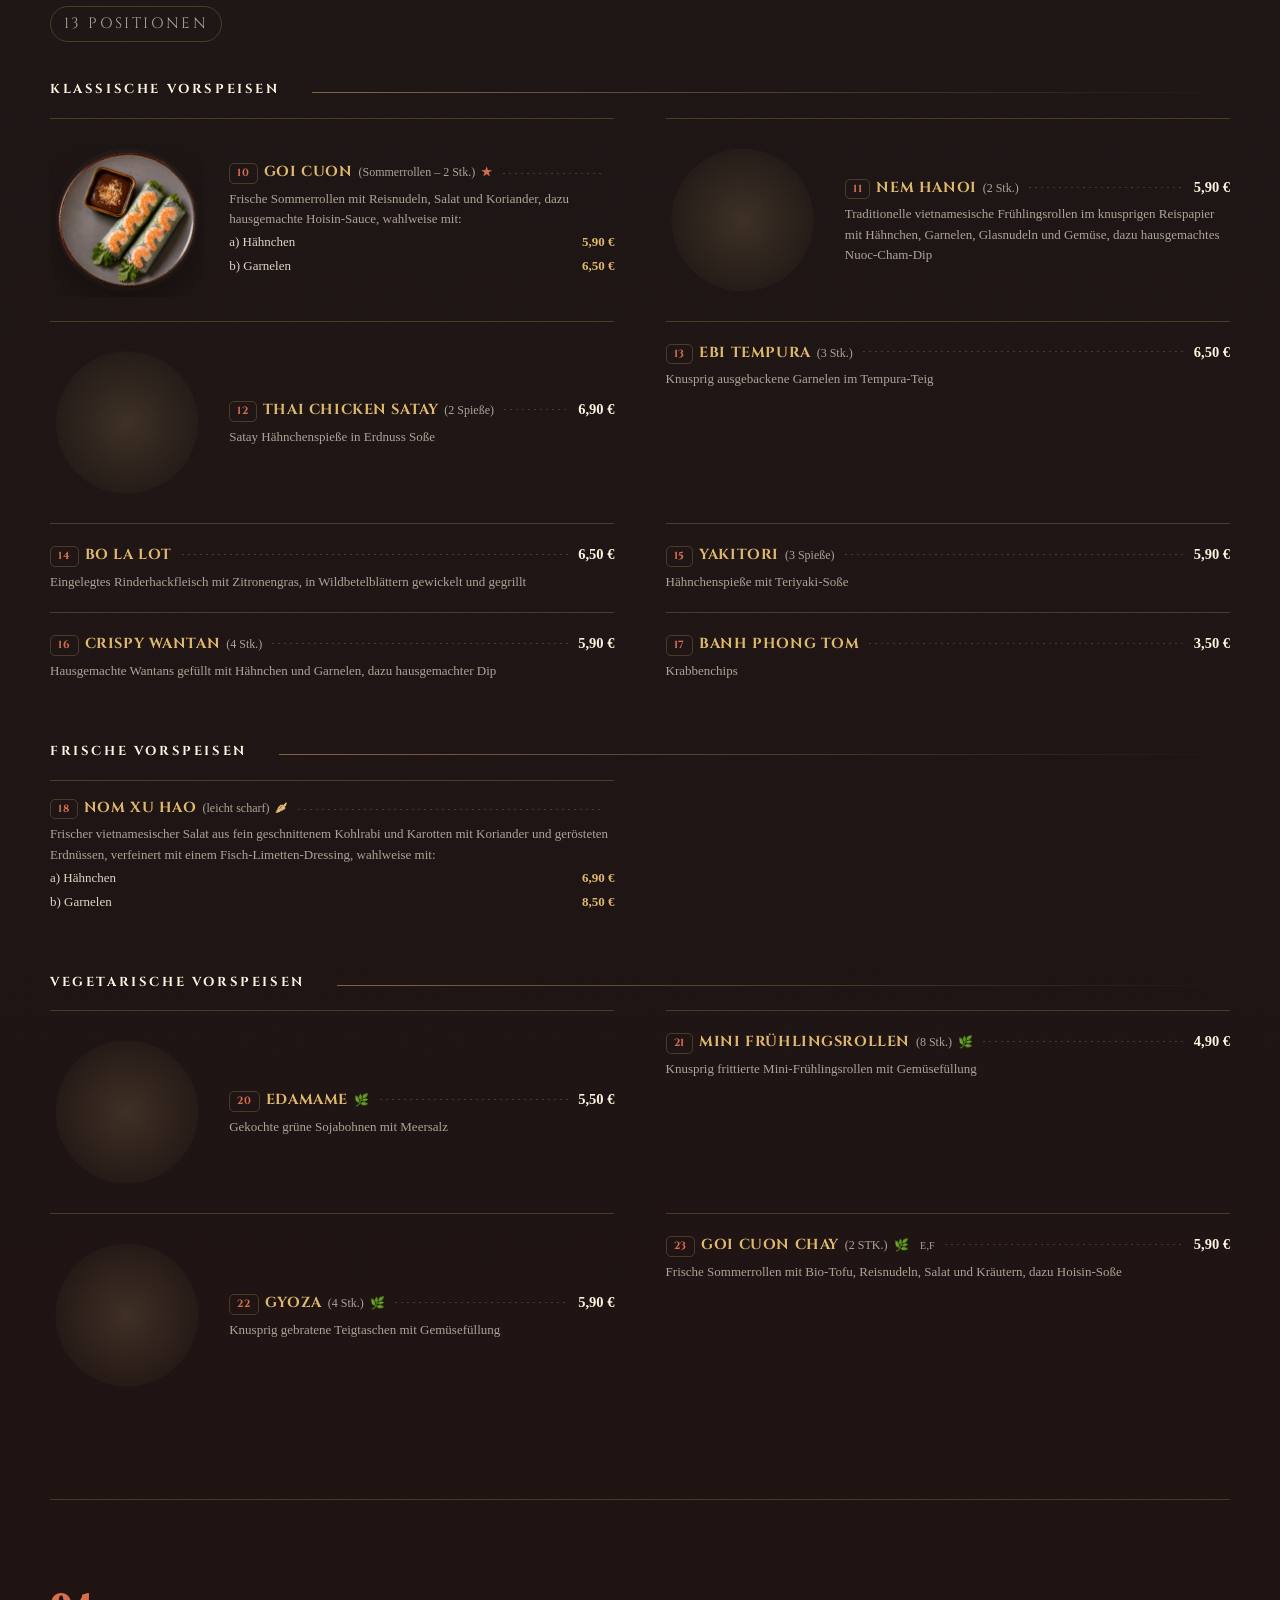
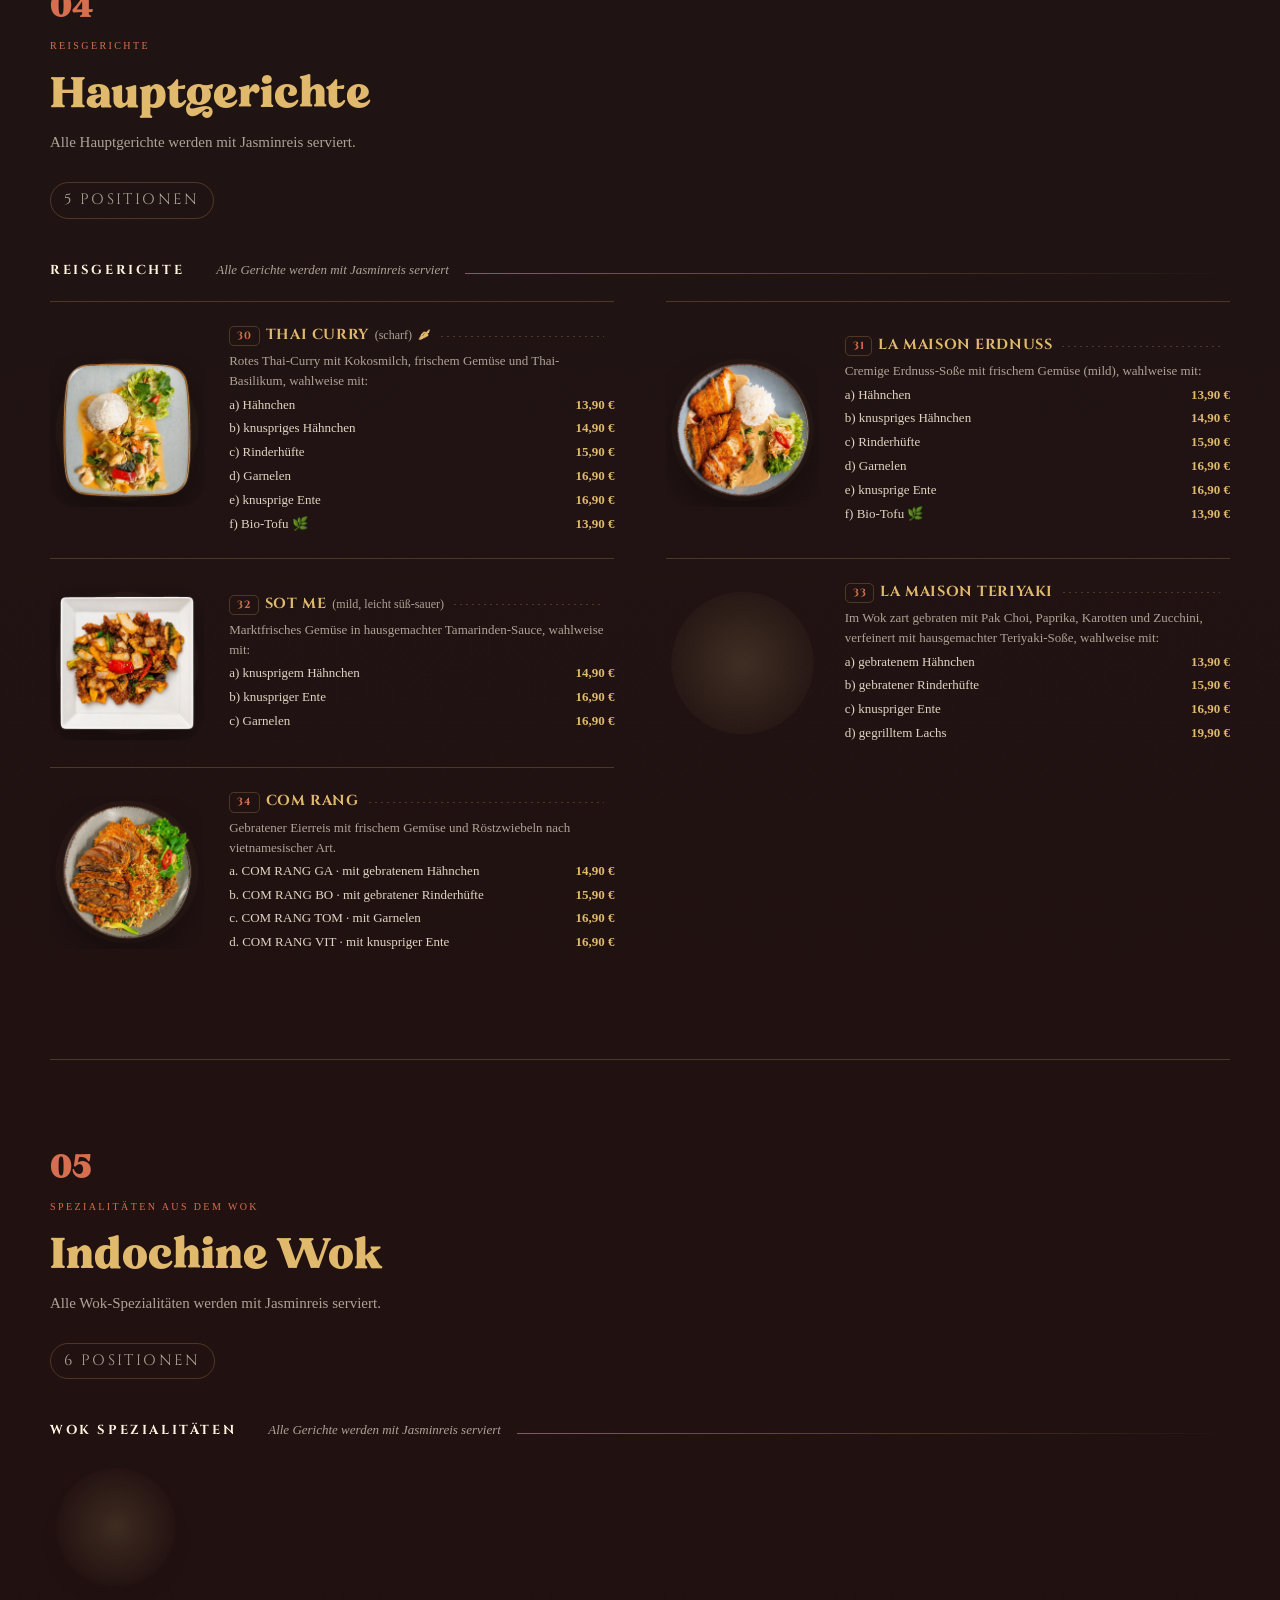
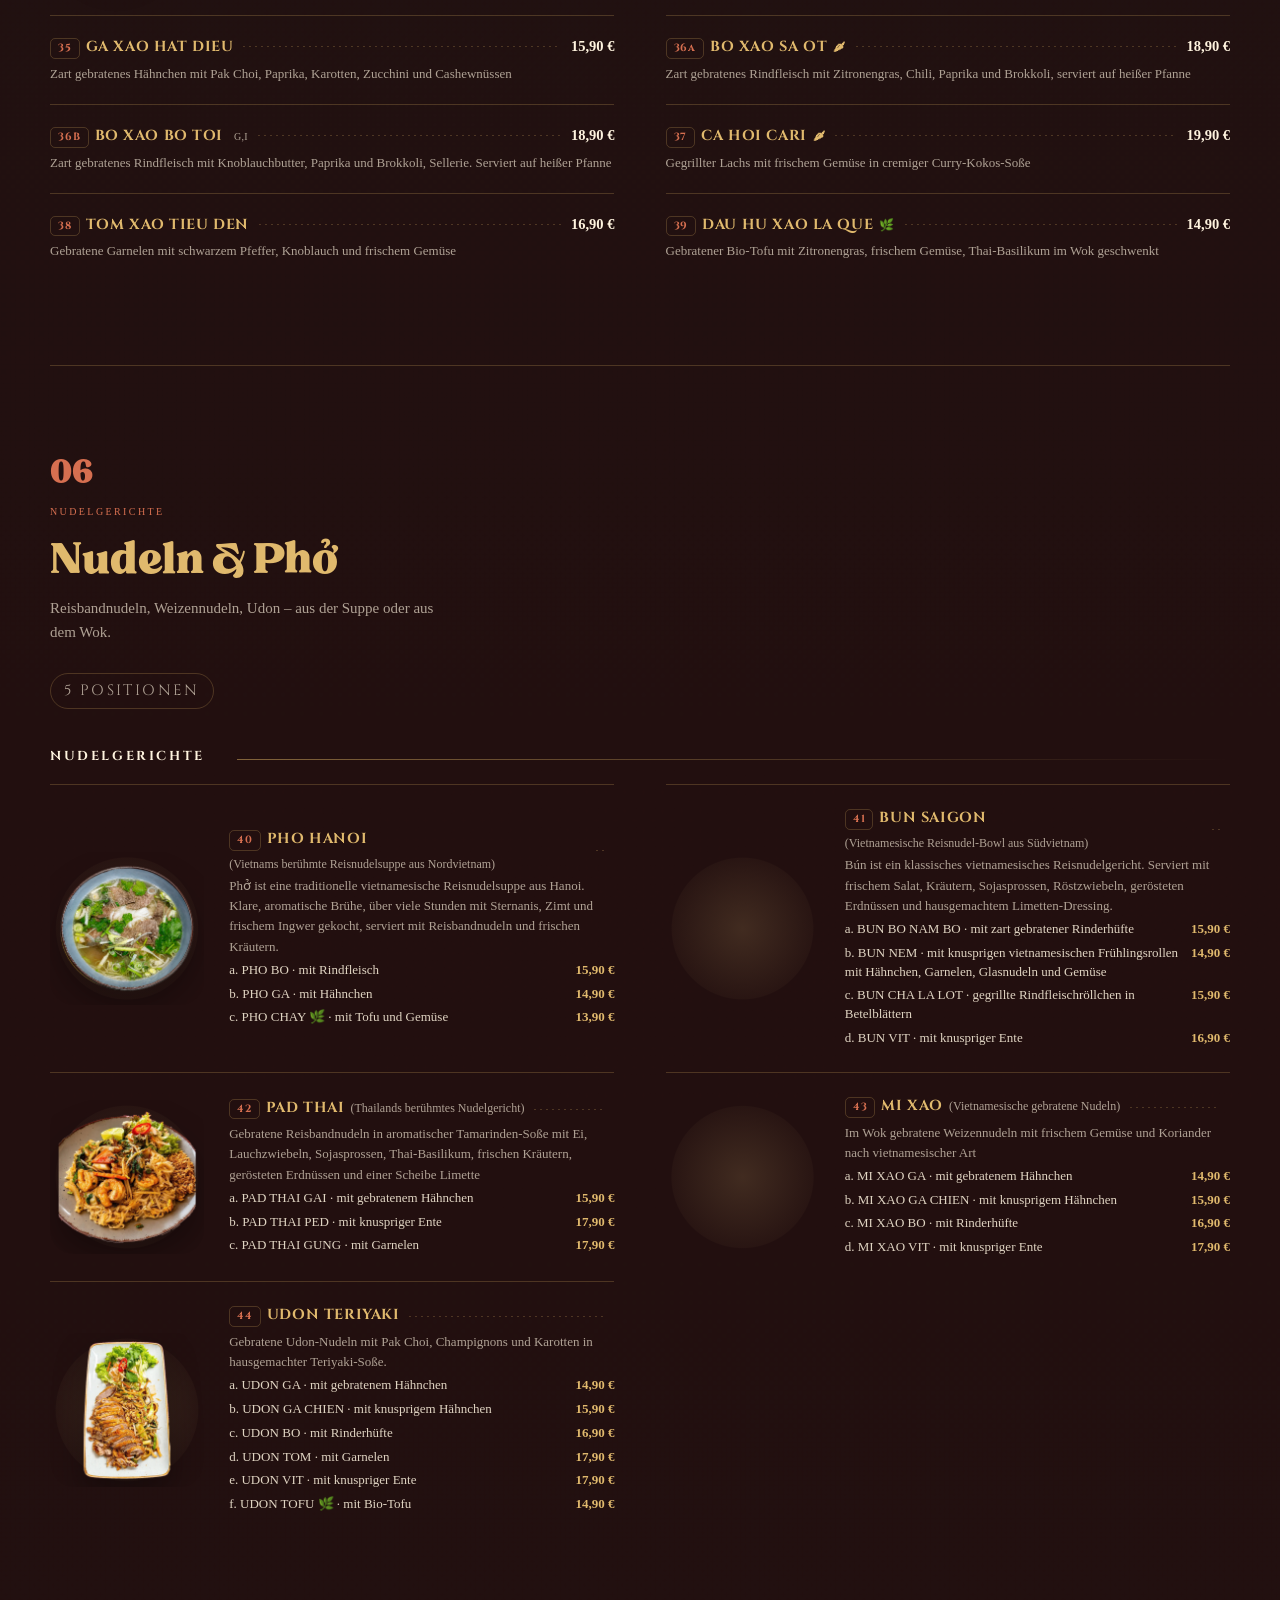
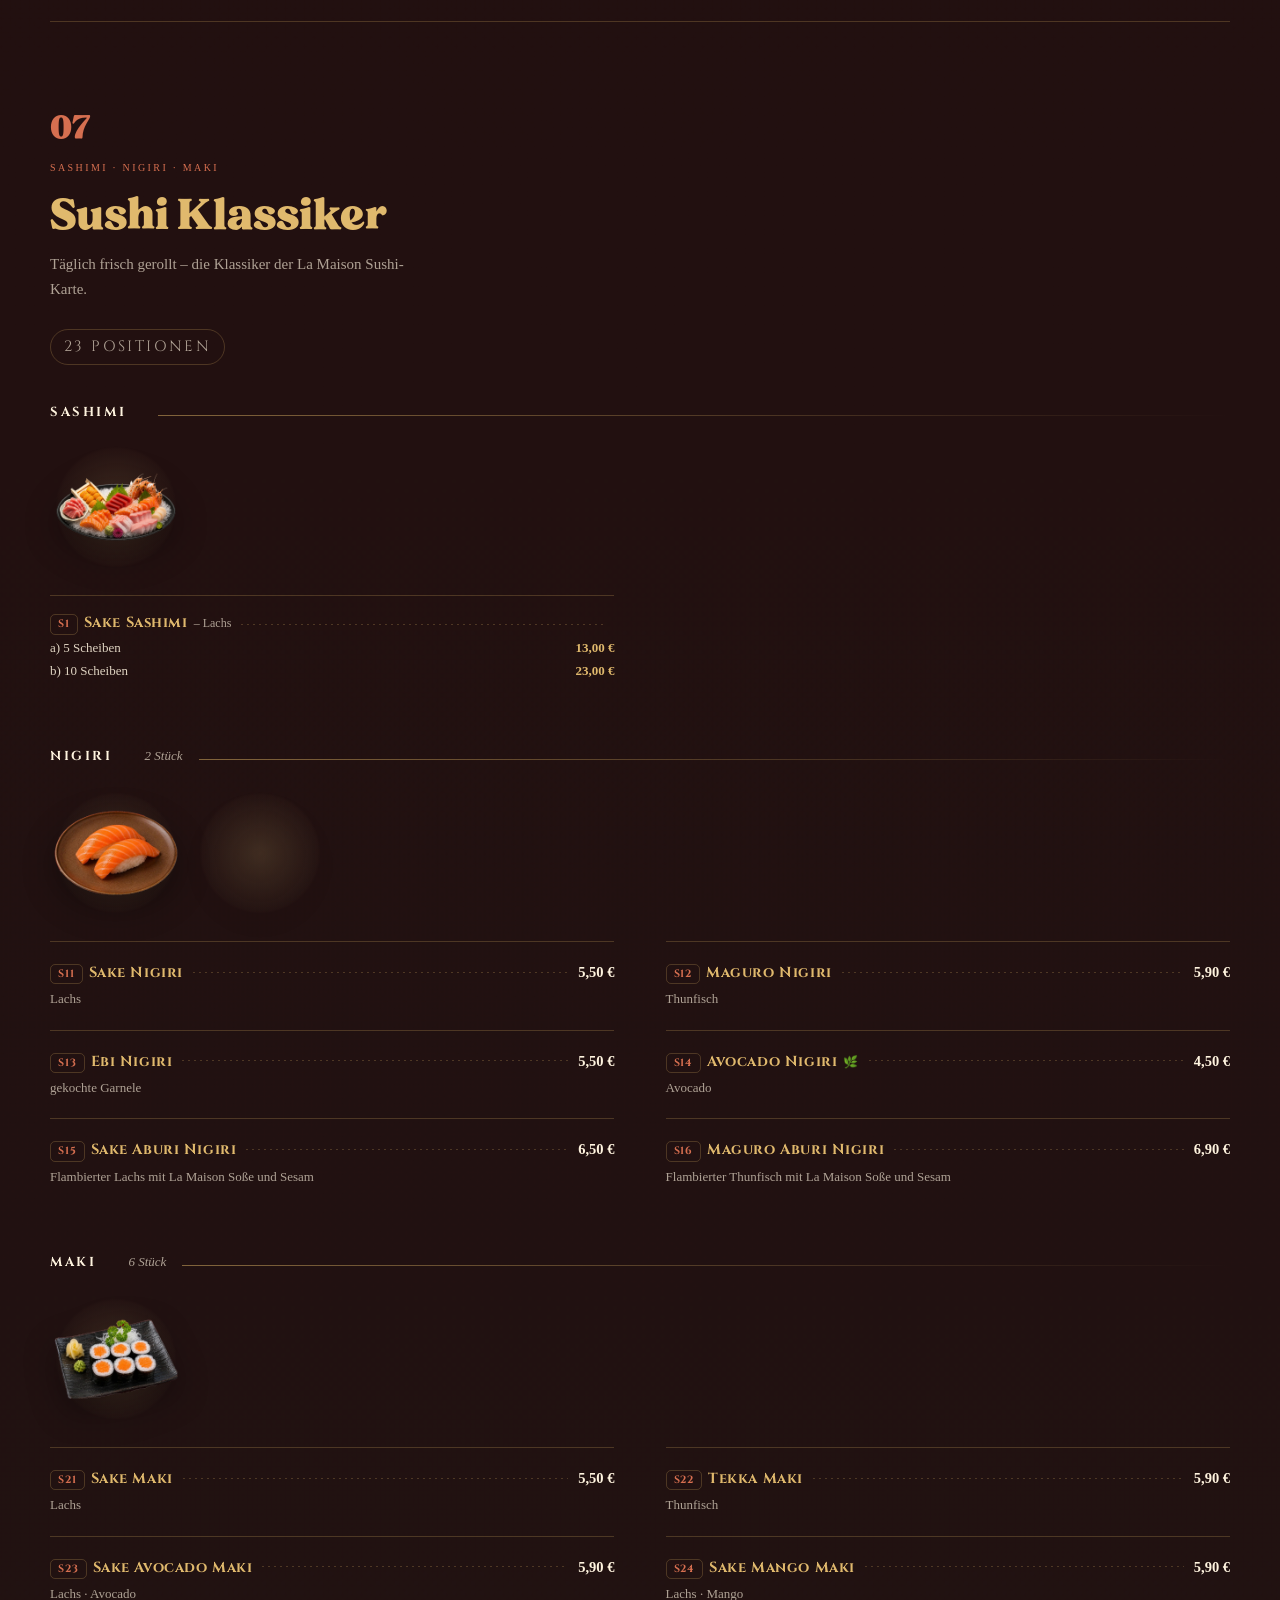
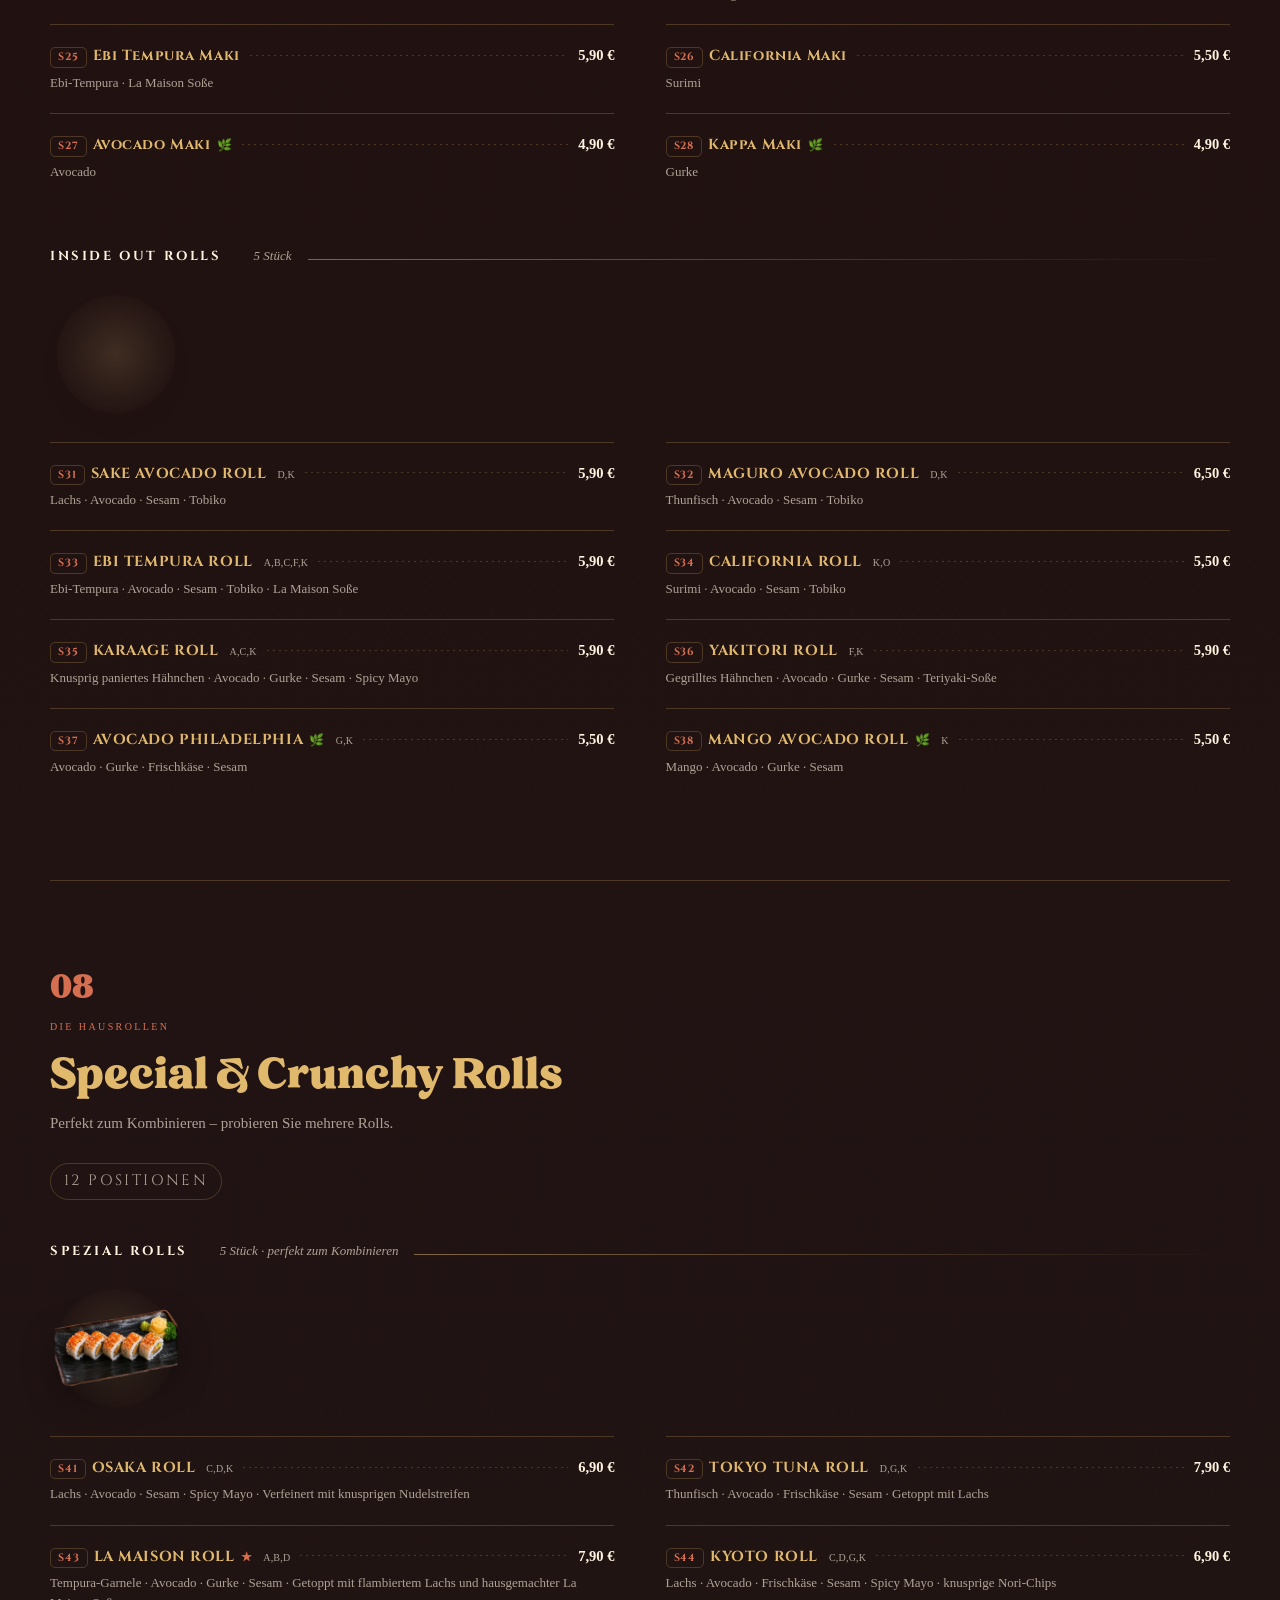
==== commit 5195b3b2: "update" ====
--- a/site/index.html
+++ b/site/index.html
@@ -23,7 +23,7 @@
     <div class="nav__inner">
       <a class="nav__logo" href="#home" aria-label="Zur Startseite"><img src="assets/a033.webp" alt="La Maison d’Indochine"><span>La Maison d’Indochine</span></a>
       <nav class="nav__links" aria-label="Hauptnavigation"><a href="#about">Über uns</a><a href="#menu">Speisekarte</a><a href="#gallery">Galerie</a><a href="#contact">Kontakt</a></nav>
-      <a class="btn btn--gold btn--sm" href="#contact">Reservieren</a>
+      <a class="btn btn--gold btn--sm" href="#booking" data-booking-mode="reservation">Reservieren</a>
       <button class="nav__burger" type="button" aria-label="Menü öffnen" aria-expanded="false"><span></span></button>
     </div>
   </header>
@@ -39,7 +39,7 @@
         </div>
         <div class="hero__aside reveal">
           <p class="hero__sub">In einem lebendigen Viertel ist ein Restaurant nicht nur ein Ort zum Essen. Es ist auch ein Treffpunkt für Nachbarn, Familien und Freunde.</p>
-          <div class="hero__cta"><a class="btn btn--gold" href="#contact">Jetzt reservieren</a><a class="btn btn--ghost" href="#menu">Speisekarte entdecken</a></div>
+          <div class="hero__cta"><a class="btn btn--gold" href="#booking" data-booking-mode="reservation">Jetzt reservieren</a><a class="btn btn--ghost" href="#menu">Speisekarte entdecken</a></div>
           <div class="hero__facts" aria-label="Restaurant Informationen"><span><b>Mittagstisch</b> Mo–Fr</span><span><b>Adresse</b> Bekassinenau 67</span><span><b>Küche</b> Vietnamesisch · Asiatisch</span></div>
         </div>
       </div>
@@ -94,6 +94,7 @@
         <p class="eyebrow">Die vollständige Karte</p>
         <h2 class="title">Alle Gerichte & Getränke</h2>
         <p class="lede">Alle Kategorien mit Beschreibungen, Preisen und ausgewählten Originalfotos – von den Vorspeisen über Sushi und Bento bis zur Kinderkarte, zum Dessert und zur Getränkekarte. Nach vegetarischen oder scharfen Gerichten filterbar.</p>
+        <a class="btn btn--gold menu-order-cta" href="#booking" data-booking-mode="order">Gerichte per WhatsApp bestellen</a>
       </div>
       <div id="full-menu-content"></div>
     </section>
@@ -101,6 +102,66 @@
     <section class="section section--paper" id="gallery">
       <div class="shell">
         <div class="reveal gallery-heading"><div><p class="eyebrow">Atmosphäre</p><h2 class="title">Ein Haus für<br>gute Abende.</h2></div><p class="gallery-heading__note">Warme Lichter, Holz und ein Hauch von Indochina.</p></div>
+      </div>
+    </section>
+
+    <section class="section booking" id="booking">
+      <div class="shell booking__grid">
+        <div class="booking__intro reveal">
+          <p class="eyebrow">Einfach per WhatsApp</p>
+          <h2 class="title">Tisch oder Lieblings&shy;gericht?</h2>
+          <p class="lede intro-copy">Senden Sie Ihre Reservierung oder Abholbestellung direkt an uns. Wir melden uns zur Bestätigung per WhatsApp.</p>
+          <figure class="booking__image"><img src="assets/quan-08.jpg" alt="Gedeckter Tisch im La Maison d’Indochine" loading="lazy"></figure>
+          <p class="booking__note"><span aria-hidden="true">✓</span> Verbindlich nach unserer Bestätigung</p>
+        </div>
+
+        <div class="booking__panel reveal">
+          <div class="booking__tabs" role="tablist" aria-label="Anfrage auswählen">
+            <button class="is-active" type="button" role="tab" aria-selected="true" aria-controls="reservation-form" id="reservation-tab" data-form="reservation">Tisch reservieren</button>
+            <button type="button" role="tab" aria-selected="false" aria-controls="order-form" id="order-tab" data-form="order">Essen bestellen</button>
+          </div>
+
+          <form class="booking-form is-active" id="reservation-form" data-kind="reservation" aria-labelledby="reservation-tab">
+            <div class="booking-form__head"><span>01</span><div><h3>Tisch reservieren</h3><p>Ihre Anfrage wird über WhatsApp gesendet.</p></div></div>
+            <div class="form__row">
+              <div class="field"><label for="reservation-name">Name</label><input id="reservation-name" name="name" autocomplete="name" required placeholder="Ihr Name"></div>
+              <div class="field"><label for="reservation-phone">Telefon</label><input id="reservation-phone" name="phone" type="tel" autocomplete="tel" required placeholder="Ihre Telefonnummer"></div>
+            </div>
+            <div class="form__row form__row--three">
+              <div class="field"><label for="reservation-date">Datum</label><input id="reservation-date" name="date" type="date" required></div>
+              <div class="field"><label for="reservation-time">Uhrzeit</label><input id="reservation-time" name="time" type="time" step="900" required></div>
+              <div class="field"><label for="reservation-guests">Personen</label><input id="reservation-guests" name="guests" type="number" min="1" max="30" inputmode="numeric" required value="2"></div>
+            </div>
+            <div class="field field--full"><label for="reservation-note">Wünsche <small>optional</small></label><textarea id="reservation-note" name="note" rows="3" placeholder="Kinderstuhl, Allergien oder weitere Wünsche"></textarea></div>
+            <button class="btn btn--gold whatsapp-submit" type="submit"><span aria-hidden="true">●</span> Reservierung per WhatsApp senden</button>
+          </form>
+
+          <form class="booking-form" id="order-form" data-kind="order" aria-labelledby="order-tab" hidden>
+            <div class="booking-form__head"><span>02</span><div><h3>Zur Abholung bestellen</h3><p>Gericht wählen oder Nummer aus der Karte eingeben.</p></div></div>
+            <div class="form__row">
+              <div class="field"><label for="order-name">Name</label><input id="order-name" name="name" autocomplete="name" required placeholder="Ihr Name"></div>
+              <div class="field"><label for="order-phone">Telefon</label><input id="order-phone" name="phone" type="tel" autocomplete="tel" required placeholder="Ihre Telefonnummer"></div>
+            </div>
+            <div class="form__row">
+              <div class="field"><label for="order-date">Abholdatum</label><input id="order-date" name="date" type="date" required></div>
+              <div class="field"><label for="order-time">Abholzeit</label><input id="order-time" name="time" type="time" step="900" required></div>
+            </div>
+            <fieldset class="order-items">
+              <legend>Ihre Bestellung</legend>
+              <div class="order-row">
+                <div class="field"><label for="order-item-1">Gericht / Nummer</label><input id="order-item-1" name="item" list="menu-dishes" required placeholder="z. B. 40A · PHO BO"></div>
+                <div class="field order-row__qty"><label for="order-qty-1">Anzahl</label><input id="order-qty-1" name="quantity" type="number" min="1" max="30" inputmode="numeric" value="1" required></div>
+              </div>
+              <div id="order-rows"></div>
+              <button class="order-add" type="button" id="add-order-item">+ Weiteres Gericht</button>
+            </fieldset>
+            <datalist id="menu-dishes"></datalist>
+            <div class="field field--full"><label for="order-note">Hinweise <small>optional</small></label><textarea id="order-note" name="note" rows="3" placeholder="Soße, Schärfegrad, Allergien oder weitere Wünsche"></textarea></div>
+            <button class="btn btn--gold whatsapp-submit" type="submit"><span aria-hidden="true">●</span> Bestellung per WhatsApp senden</button>
+          </form>
+          <p class="booking__privacy">WhatsApp öffnet mit Ihrer fertigen Nachricht. Erst nach dem Absenden erhält das Restaurant Ihre Anfrage.</p>
+          <p class="form__msg" id="booking-message" role="status" aria-live="polite"></p>
+        </div>
       </div>
     </section>
 
@@ -116,7 +177,7 @@
             <li><b>Telefon</b><span><a class="tel" href="tel:+494055617657">+49 40 55617657</a></span></li>
             <li><b>Öffnungszeiten</b><span>Mo–Fr 11:30–14:30 · 16:30–22:00<br>Sa 12:00–22:00 · So &amp; Feiertage 12:00–22:00<br>Dienstag Ruhetag</span></li>
           </ul>
-          <div class="contact__actions"><a class="btn btn--gold" href="tel:+494055617657">Anrufen</a><a class="btn btn--ghost" href="https://maps.google.com/?q=Bekassinenau+67+22147+Hamburg">Route öffnen</a><a class="btn btn--ghost" href="#menu">Speisekarte ansehen</a></div>
+          <div class="contact__actions"><a class="btn btn--gold" href="#booking" data-booking-mode="reservation">Reservieren &amp; bestellen</a><a class="btn btn--ghost" href="tel:+494055617657">Anrufen</a><a class="btn btn--ghost" href="https://maps.google.com/?q=Bekassinenau+67+22147+Hamburg">Route öffnen</a></div>
         </div>
         <div class="contact__media reveal">
           <figure class="contact__image"><img src="assets/quan-10.jpg" alt="La Maison d’Indochine in Hamburg" loading="lazy"></figure>
--- a/site/assets/site.css
+++ b/site/assets/site.css
@@ -476,7 +476,7 @@
 
 /* ---------- Kategorie ---------- */
 .menu-body{width:min(var(--shell),100% - var(--gutter)*2);margin:auto}
-.menu-category{padding:clamp(52px,6.5vw,88px) 0;border-bottom:1px solid var(--line);scroll-margin-top:calc(var(--nav-h) + 62px)}
+.menu-category{padding:clamp(52px,6.5vw,88px) 0;border-bottom:1px solid var(--line);scroll-margin-top:var(--menu-nav-h,60px)}
 .menu-category:last-of-type{border-bottom:0}
 .menu-category__head{
   max-width:760px;margin-bottom:clamp(26px,3.2vw,40px);
@@ -898,6 +898,86 @@
 .food p{margin-top:6px;font-size:14px;color:var(--text-dim)}
 .gallery-heading{display:flex;align-items:end;justify-content:space-between;gap:32px}
 .gallery-heading__note{max-width:27ch;margin:0 0 8px;font-family:var(--serif);font-size:13px;line-height:1.65;letter-spacing:.08em;color:rgba(23,60,56,.68)}
+
+/* Reservierung und Abholbestellung */
+.menu-order-cta{margin-top:26px}
+.booking{
+  overflow:hidden;
+  background:
+    radial-gradient(80% 90% at 12% 5%,rgba(224,185,109,.14),transparent 58%),
+    linear-gradient(145deg,var(--jade-deep),#061f1d 72%);
+  border-block:1px solid var(--jade-line);
+}
+.booking__grid{display:grid;grid-template-columns:minmax(0,.8fr) minmax(520px,1.2fr);gap:clamp(36px,6vw,84px);align-items:start}
+.booking__intro{position:sticky;top:calc(var(--nav-h) + 30px)}
+.booking__intro .lede{color:rgba(240,250,245,.78)}
+.booking__image{
+  margin:clamp(28px,4vw,44px) 0 0;overflow:hidden;border-radius:2px 72px 2px 2px;
+  border:1px solid var(--line-strong);box-shadow:0 24px 54px rgba(0,0,0,.34);
+}
+.booking__image img{width:100%;aspect-ratio:4/3;object-fit:cover;transition:transform .8s cubic-bezier(.2,.8,.2,1)}
+.booking__image:hover img{transform:scale(1.035)}
+.booking__note{display:flex;align-items:center;gap:10px;margin-top:18px;color:var(--celadon);font-family:var(--serif);font-size:12px;letter-spacing:.1em}
+.booking__note span{display:grid;place-items:center;width:23px;height:23px;border:1px solid var(--jade-line);border-radius:50%;color:var(--gold)}
+.booking__panel{overflow:hidden;border:1px solid var(--line-strong);border-radius:2px 56px 2px 2px;background:rgba(41,19,19,.78);box-shadow:0 32px 70px rgba(0,0,0,.3)}
+.booking__tabs{display:grid;grid-template-columns:1fr 1fr;border-bottom:1px solid var(--line)}
+.booking__tabs button{position:relative;padding:19px 14px;color:var(--text-dim);font-family:var(--serif);font-size:12px;font-weight:700;letter-spacing:.15em;text-transform:uppercase;transition:color .25s,background .25s}
+.booking__tabs button+button{border-left:1px solid var(--line)}
+.booking__tabs button::after{content:"";position:absolute;inset:auto 18px -1px;height:2px;background:var(--gold);transform:scaleX(0);transition:transform .3s}
+.booking__tabs button:hover,.booking__tabs button.is-active{color:var(--gold);background:rgba(224,185,109,.06)}
+.booking__tabs button.is-active::after{transform:scaleX(1)}
+.booking-form{padding:clamp(24px,4vw,42px)}
+.booking-form[hidden]{display:none}
+.booking-form .field,.booking-form .field input,.booking-form .field textarea{min-width:0}
+.booking-form__head{display:flex;align-items:flex-start;gap:16px;margin-bottom:24px}
+.booking-form__head>span{padding-top:4px;color:var(--amber);font-family:var(--serif);font-size:11px;letter-spacing:.16em}
+.booking-form__head h3{color:var(--gold);font-family:var(--display);font-size:clamp(24px,3vw,34px)}
+.booking-form__head p{margin-top:5px;color:var(--text-dim);font-size:13.5px}
+.booking-form .form__row{margin-top:14px}
+.booking-form .form__row--three{grid-template-columns:1.2fr 1fr .75fr}
+.booking-form .field--full{margin-top:14px}
+.field textarea{
+  width:100%;min-height:96px;padding:13px 15px;resize:vertical;border-radius:10px;
+  background:rgba(10,8,7,.6);border:1px solid var(--line);color:var(--cream);
+  font-family:var(--body);font-size:15px;line-height:1.55;transition:border-color .25s ease,background .25s ease;
+}
+.field textarea::placeholder{color:rgba(247,236,214,.35)}
+.field textarea:focus{outline:0;border-color:var(--gold);background:rgba(10,8,7,.85)}
+.field label small{font-family:var(--body);font-size:10px;letter-spacing:.05em;text-transform:none;color:rgba(255,244,223,.4)}
+.order-items{margin:22px 0 0;padding:0;border:0}
+.order-items legend{margin-bottom:10px;color:var(--amber);font-family:var(--serif);font-size:11.5px;letter-spacing:.18em;text-transform:uppercase}
+.order-row{display:grid;grid-template-columns:minmax(0,1fr) 92px;gap:12px;align-items:end;margin-top:10px}
+.order-row--added{grid-template-columns:minmax(0,1fr) 92px 38px;animation:order-in .3s ease both}
+.order-remove{display:grid;place-items:center;width:38px;height:47px;border:1px solid var(--line);border-radius:10px;color:var(--text-dim);font-size:24px;line-height:1;transition:border-color .2s,color .2s}
+.order-remove:hover{border-color:var(--amber);color:var(--cream)}
+.order-add{margin-top:14px;padding:8px 0;color:var(--gold);font-family:var(--serif);font-size:11px;font-weight:700;letter-spacing:.14em;text-transform:uppercase;border-bottom:1px solid var(--line-strong)}
+.whatsapp-submit{width:100%;margin-top:24px;white-space:normal;text-align:center}
+.whatsapp-submit span{color:#176b45;font-size:16px;text-shadow:0 0 0 #176b45}
+.booking__privacy{margin:0;padding:0 clamp(24px,4vw,42px) 26px;color:var(--text-dim);font-size:12px;line-height:1.55;text-align:center}
+.booking__panel .form__msg{margin:0 clamp(24px,4vw,42px) 28px;text-align:center}
+@keyframes order-in{from{opacity:0;transform:translateY(-7px)}to{opacity:1;transform:none}}
+
+@media (max-width:900px){
+  .booking__grid{grid-template-columns:1fr}
+  .booking__intro{position:static;display:grid;grid-template-columns:1fr minmax(240px,.65fr);gap:0 30px;align-items:start}
+  .booking__intro .booking__image{grid-column:2;grid-row:1/5;margin:0}
+  .booking__intro .booking__note{grid-column:1}
+}
+@media (max-width:620px){
+  .menu-order-cta{width:100%;padding-inline:18px;white-space:normal;text-align:center}
+  .booking__intro{display:block}
+  .booking__intro .booking__image{margin-top:28px}
+  .booking__panel{border-radius:2px 36px 2px 2px}
+  .booking__tabs button{padding:16px 8px;font-size:10.5px;letter-spacing:.09em}
+  .booking-form .form__row--three{grid-template-columns:1fr 1fr}
+  .booking-form .form__row--three .field:last-child{grid-column:1/-1}
+  .order-row,.order-row--added{grid-template-columns:minmax(0,1fr) 76px}
+  .order-row--added .order-remove{grid-column:1/-1;width:auto;height:34px}
+}
+@media (max-width:360px){
+  .booking-form .form__row--three{grid-template-columns:1fr}
+  .booking-form .form__row--three .field:last-child{grid-column:auto}
+}
 /* Kontakt: Haus-Foto und Karte nebeneinander in einer Spalte */
 .contact__media{display:grid;gap:clamp(16px,2vw,24px);align-content:start}
 .contact__facts{display:grid;gap:2px;margin:30px 0 0}
@@ -942,7 +1022,7 @@
   .hero__cta .btn{width:100%}
   .food-grid{grid-template-columns:1fr;gap:42px}
   .food .plate{max-width:300px}
-  .contact__actions .btn{width:100%}
+  .contact__actions .btn{width:100%;white-space:normal;text-align:center}
   .gallery-heading{display:block}
   .gallery-heading__note{margin-top:18px}
 }
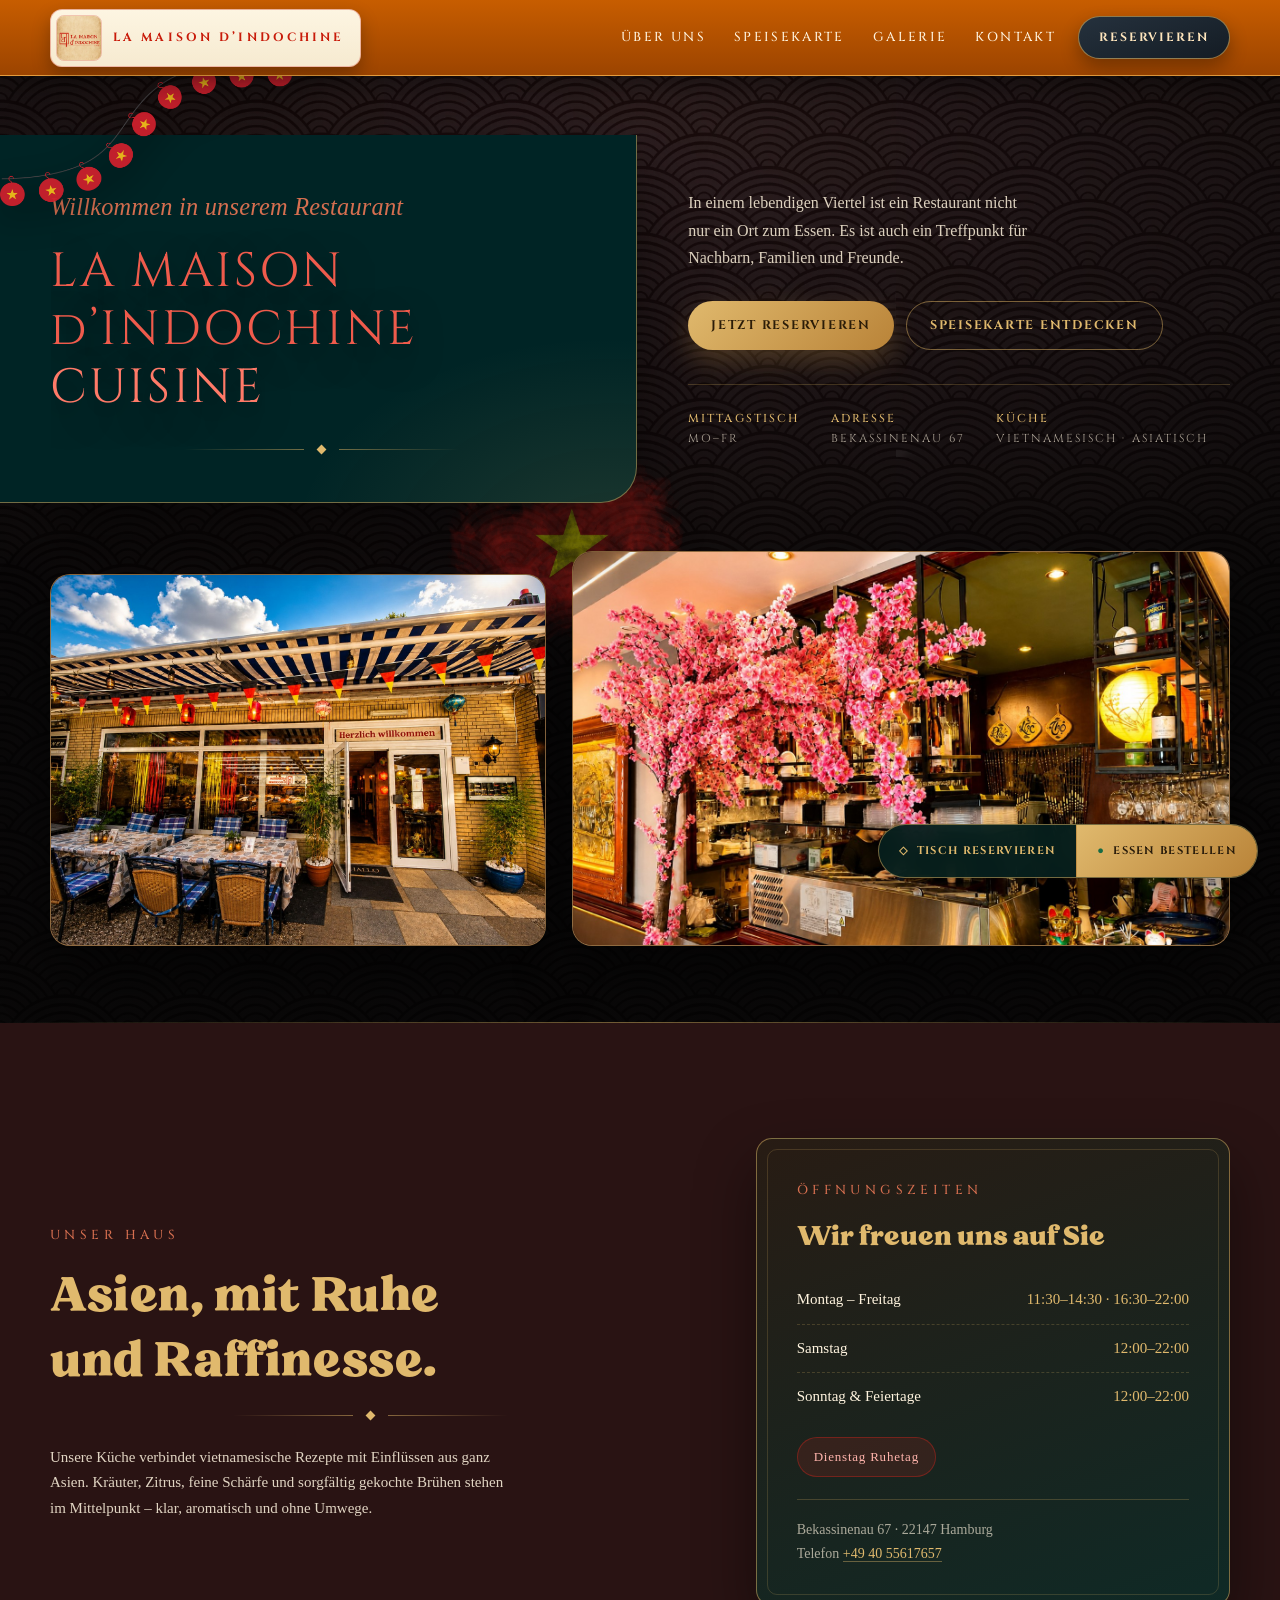
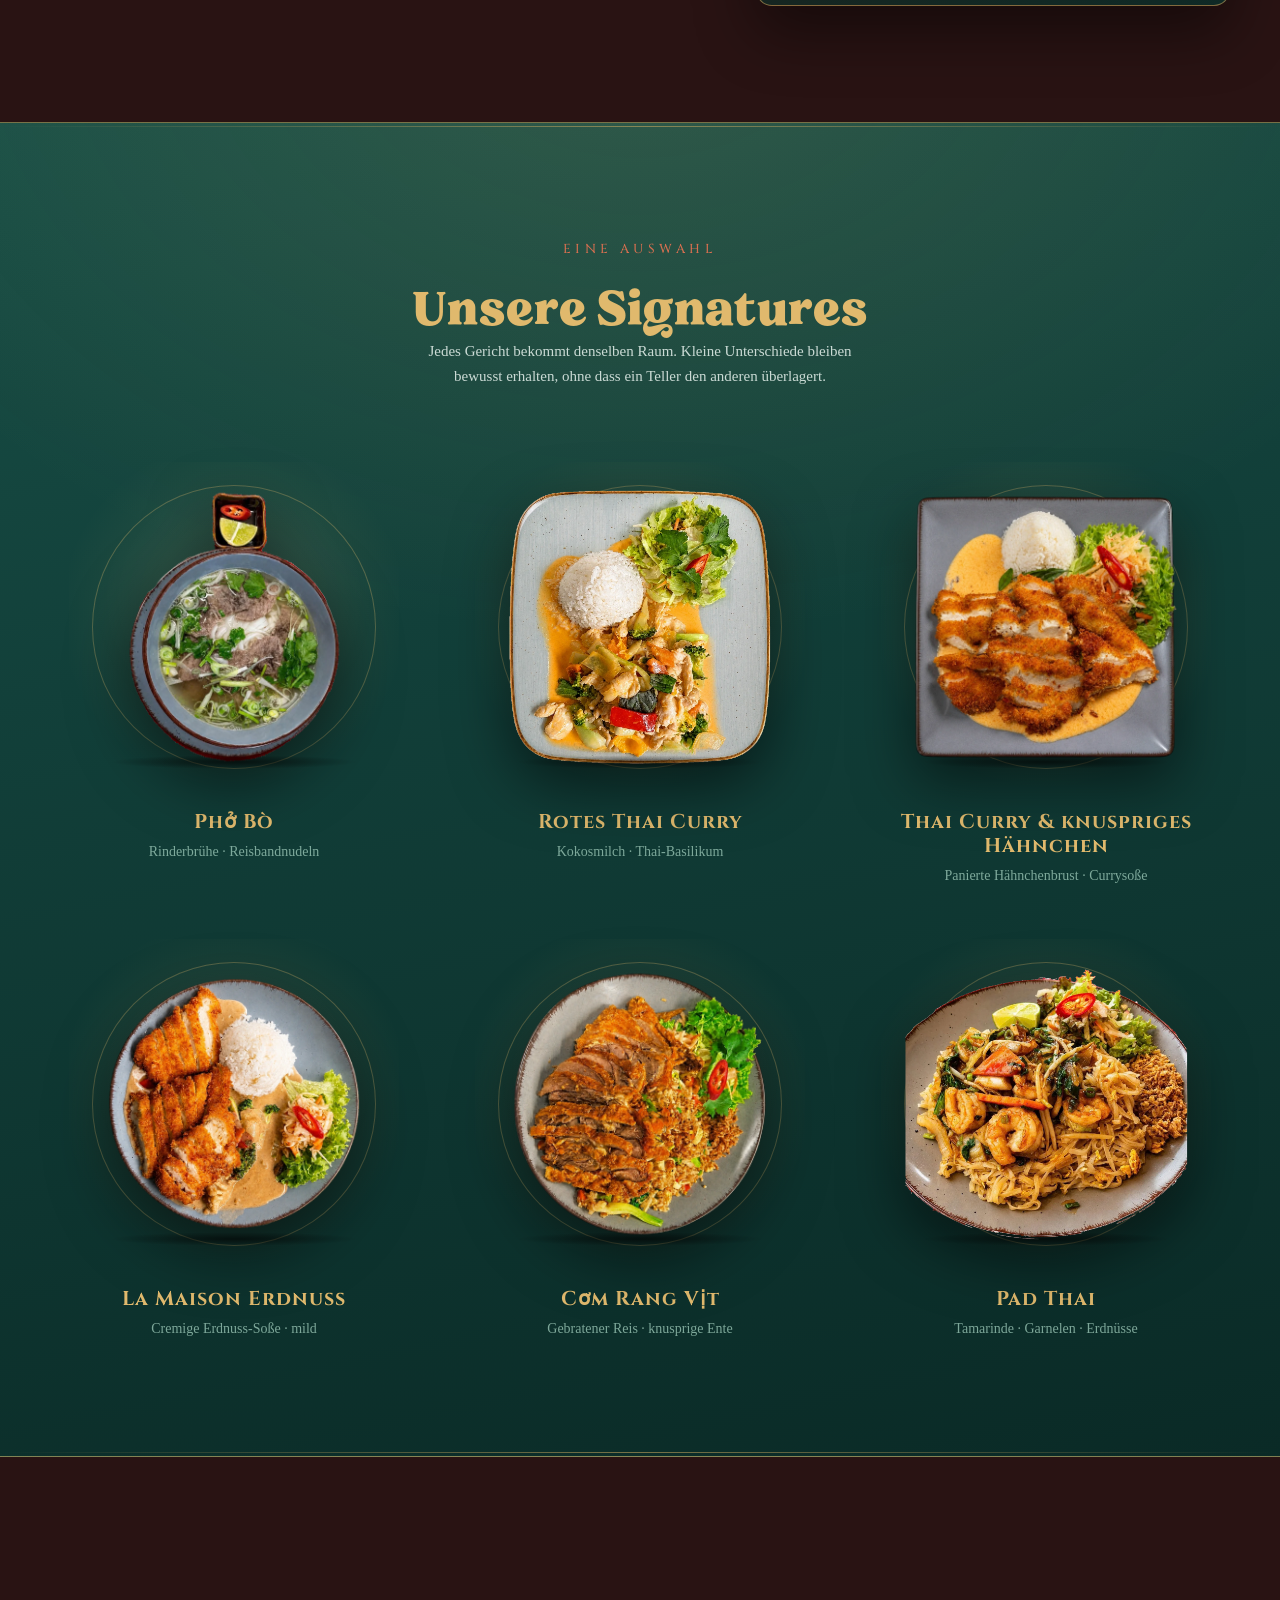
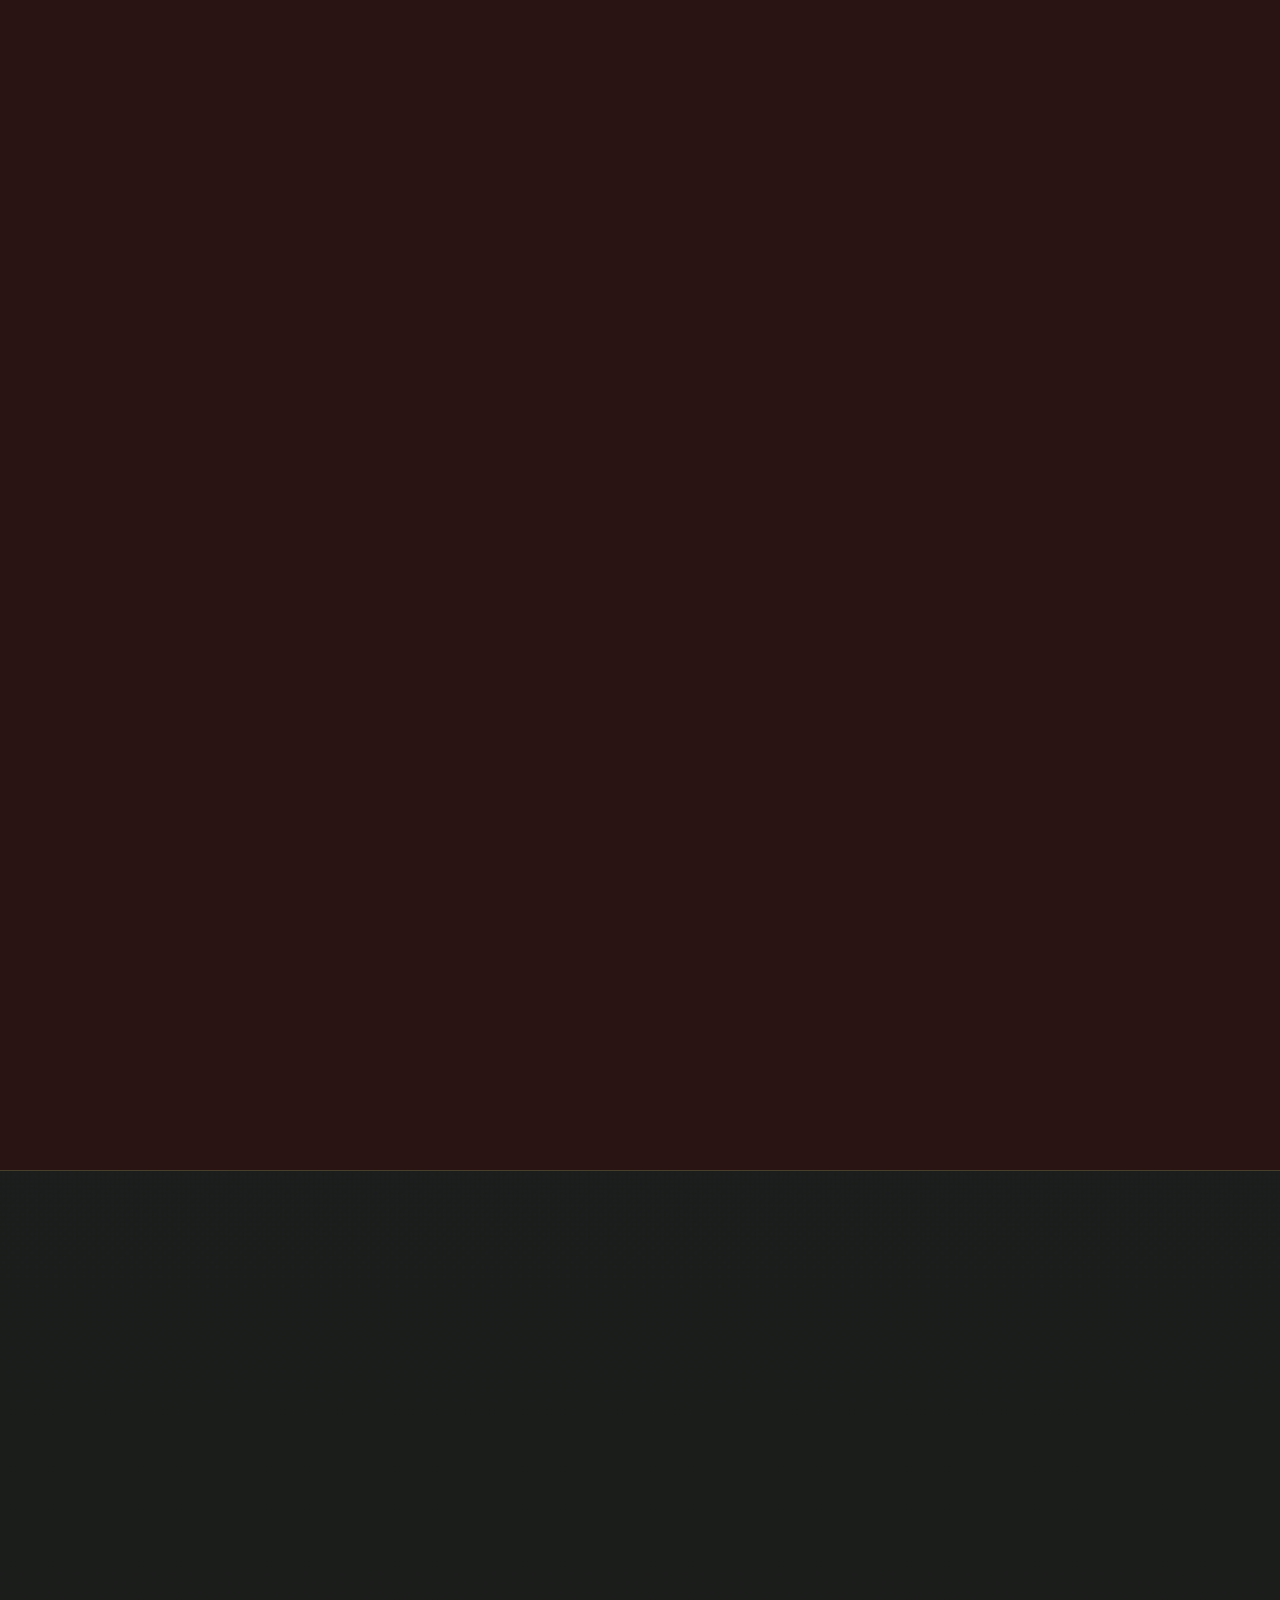
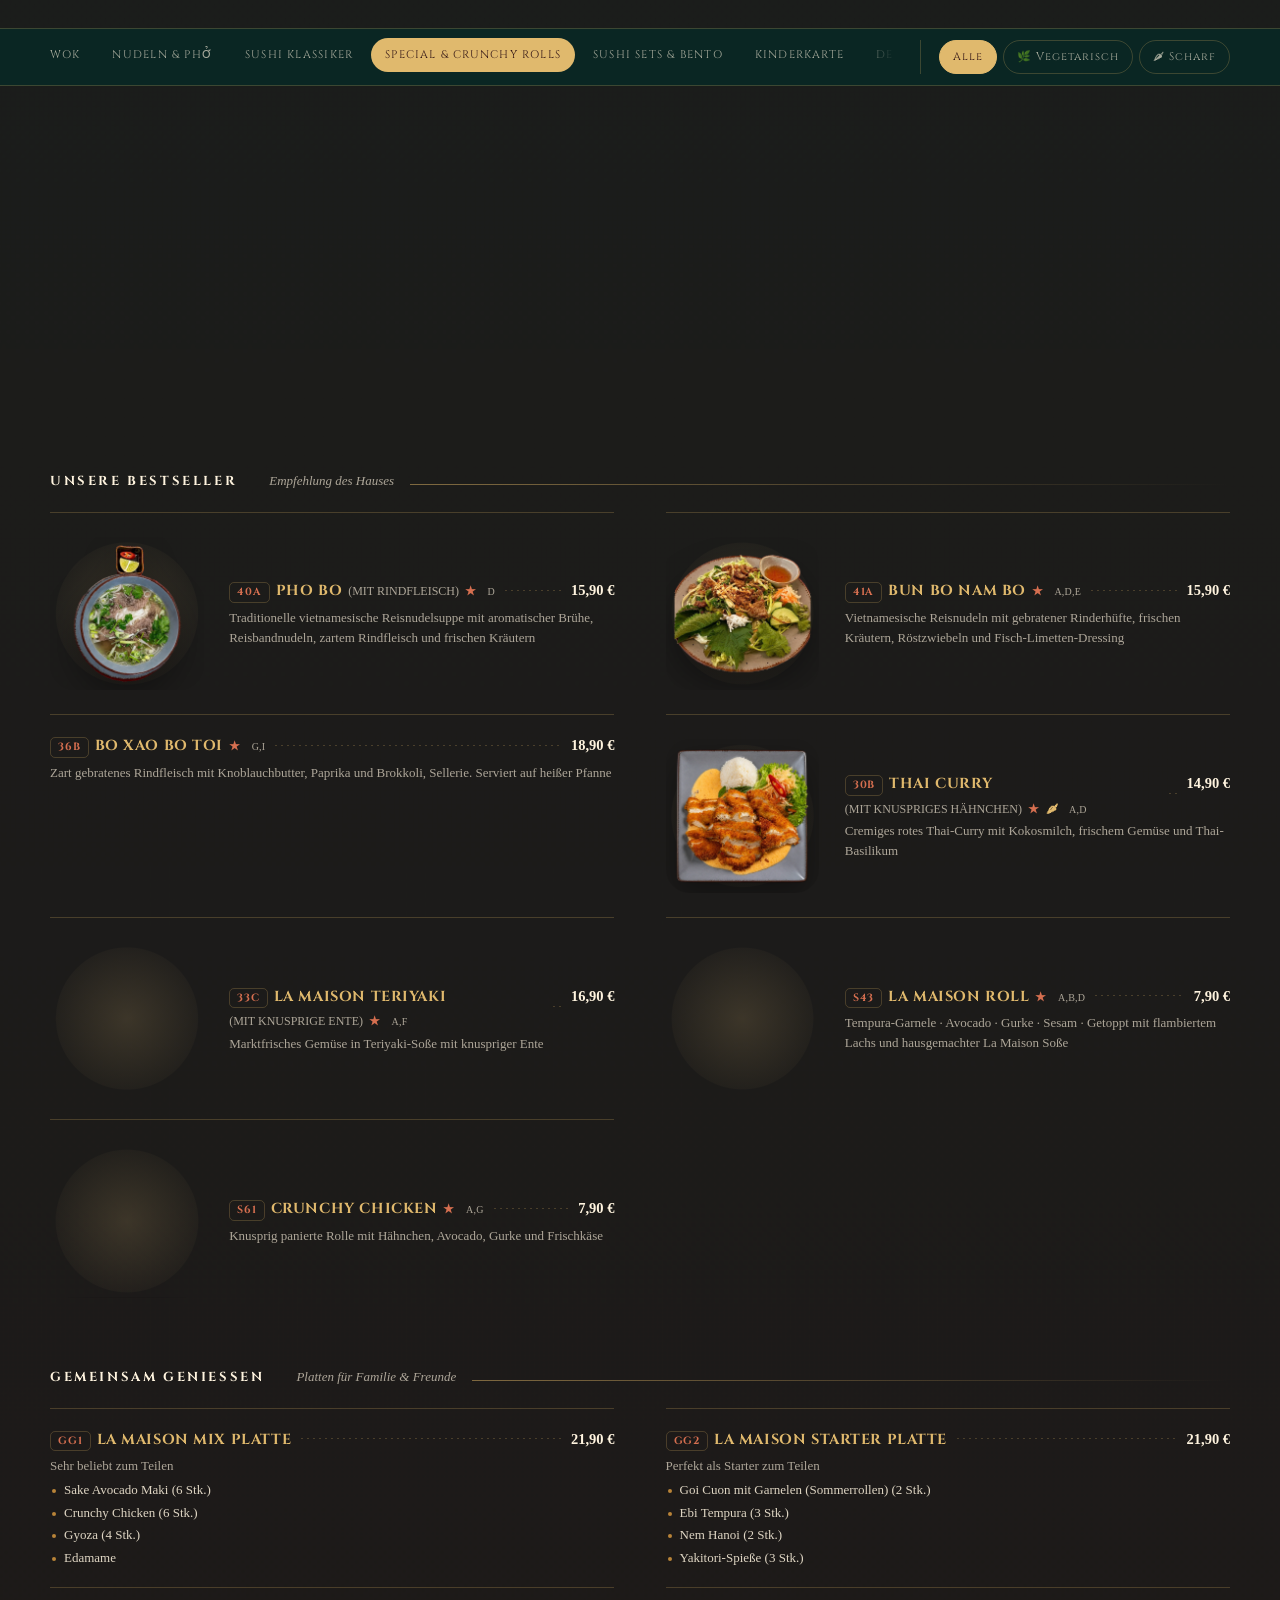
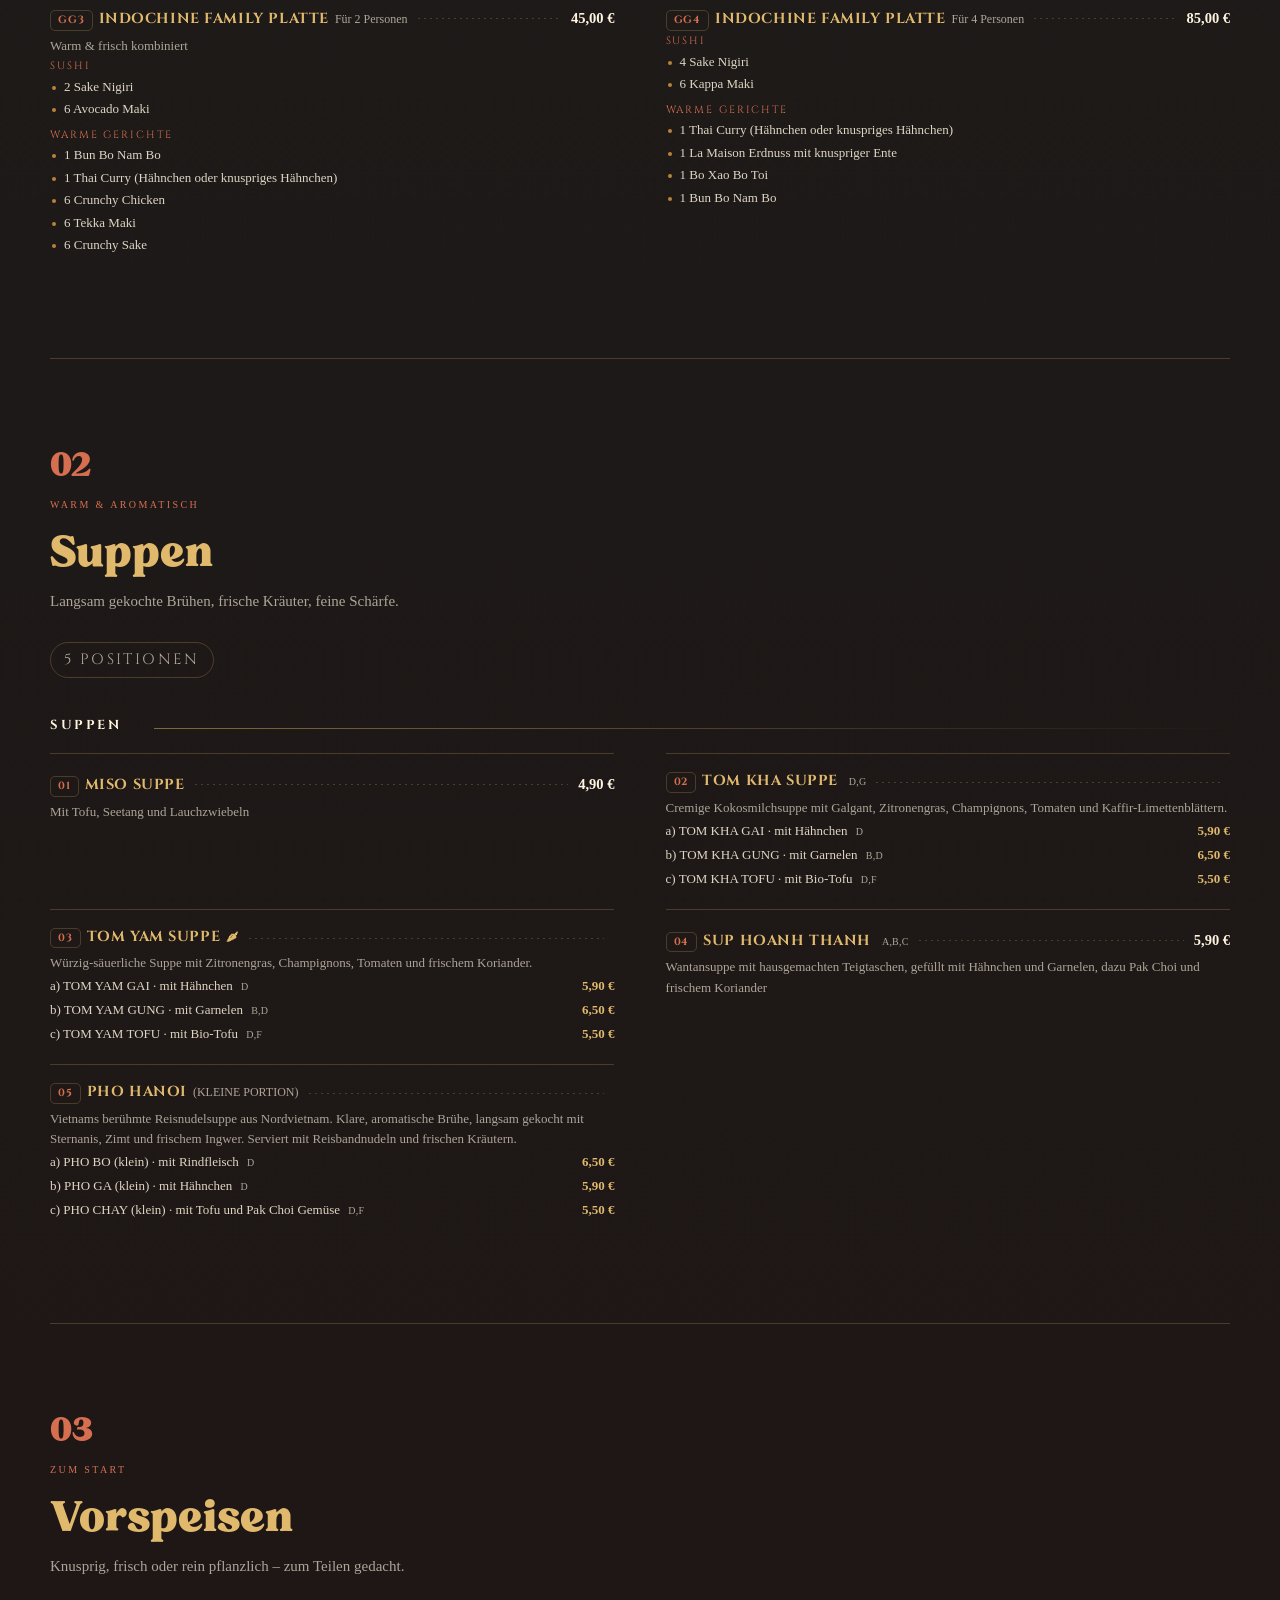
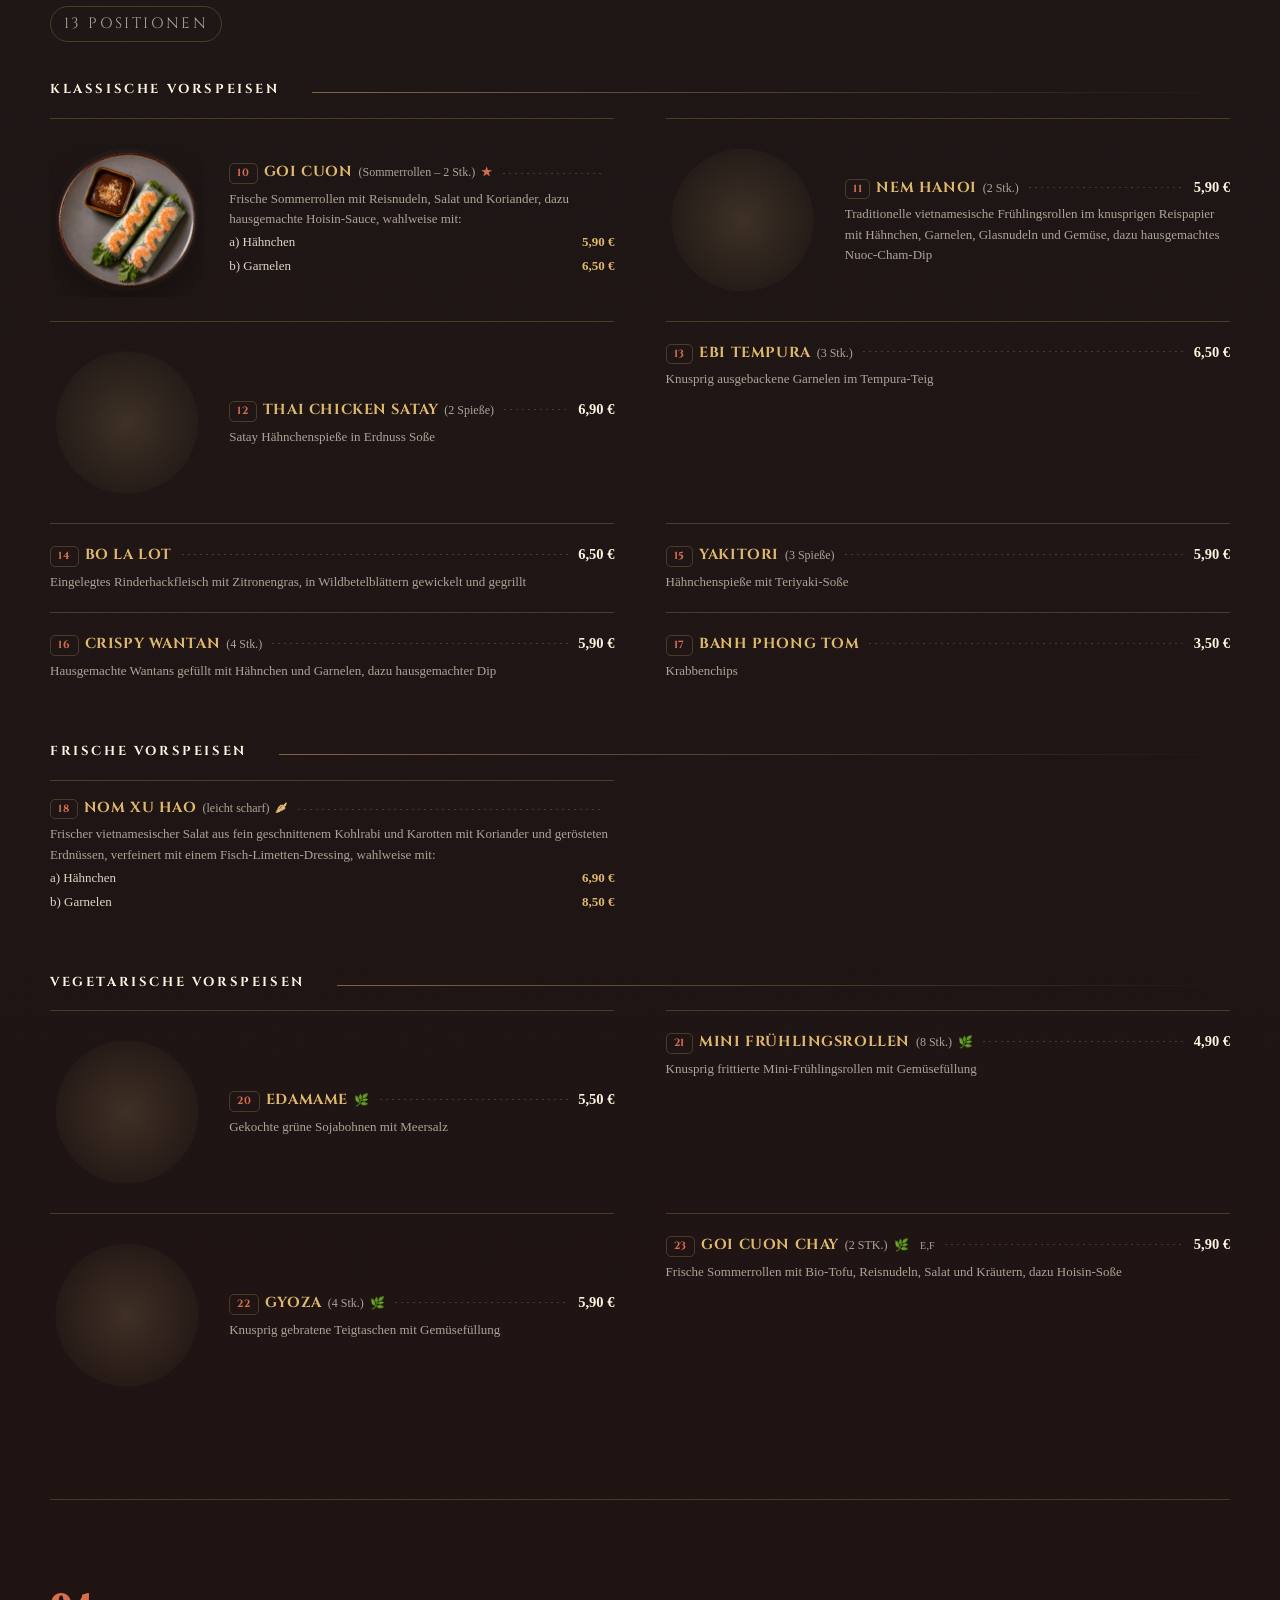
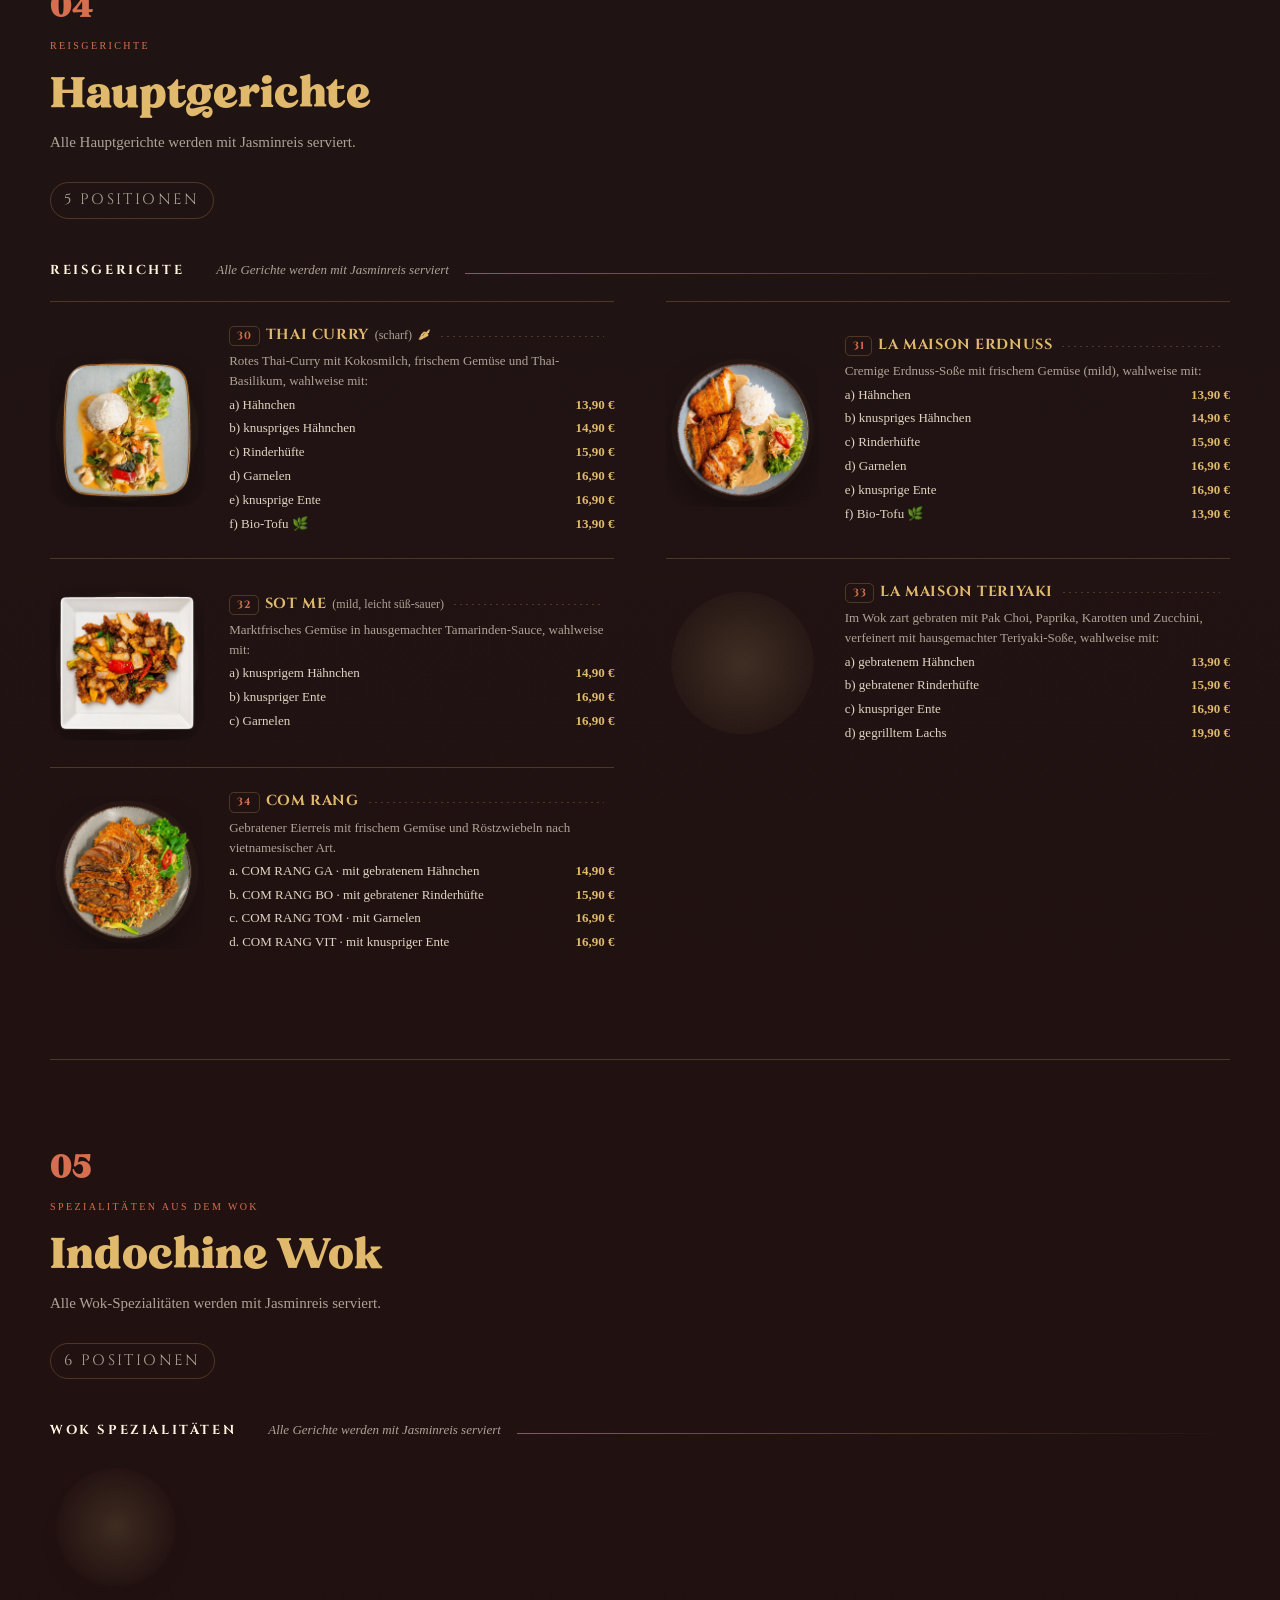
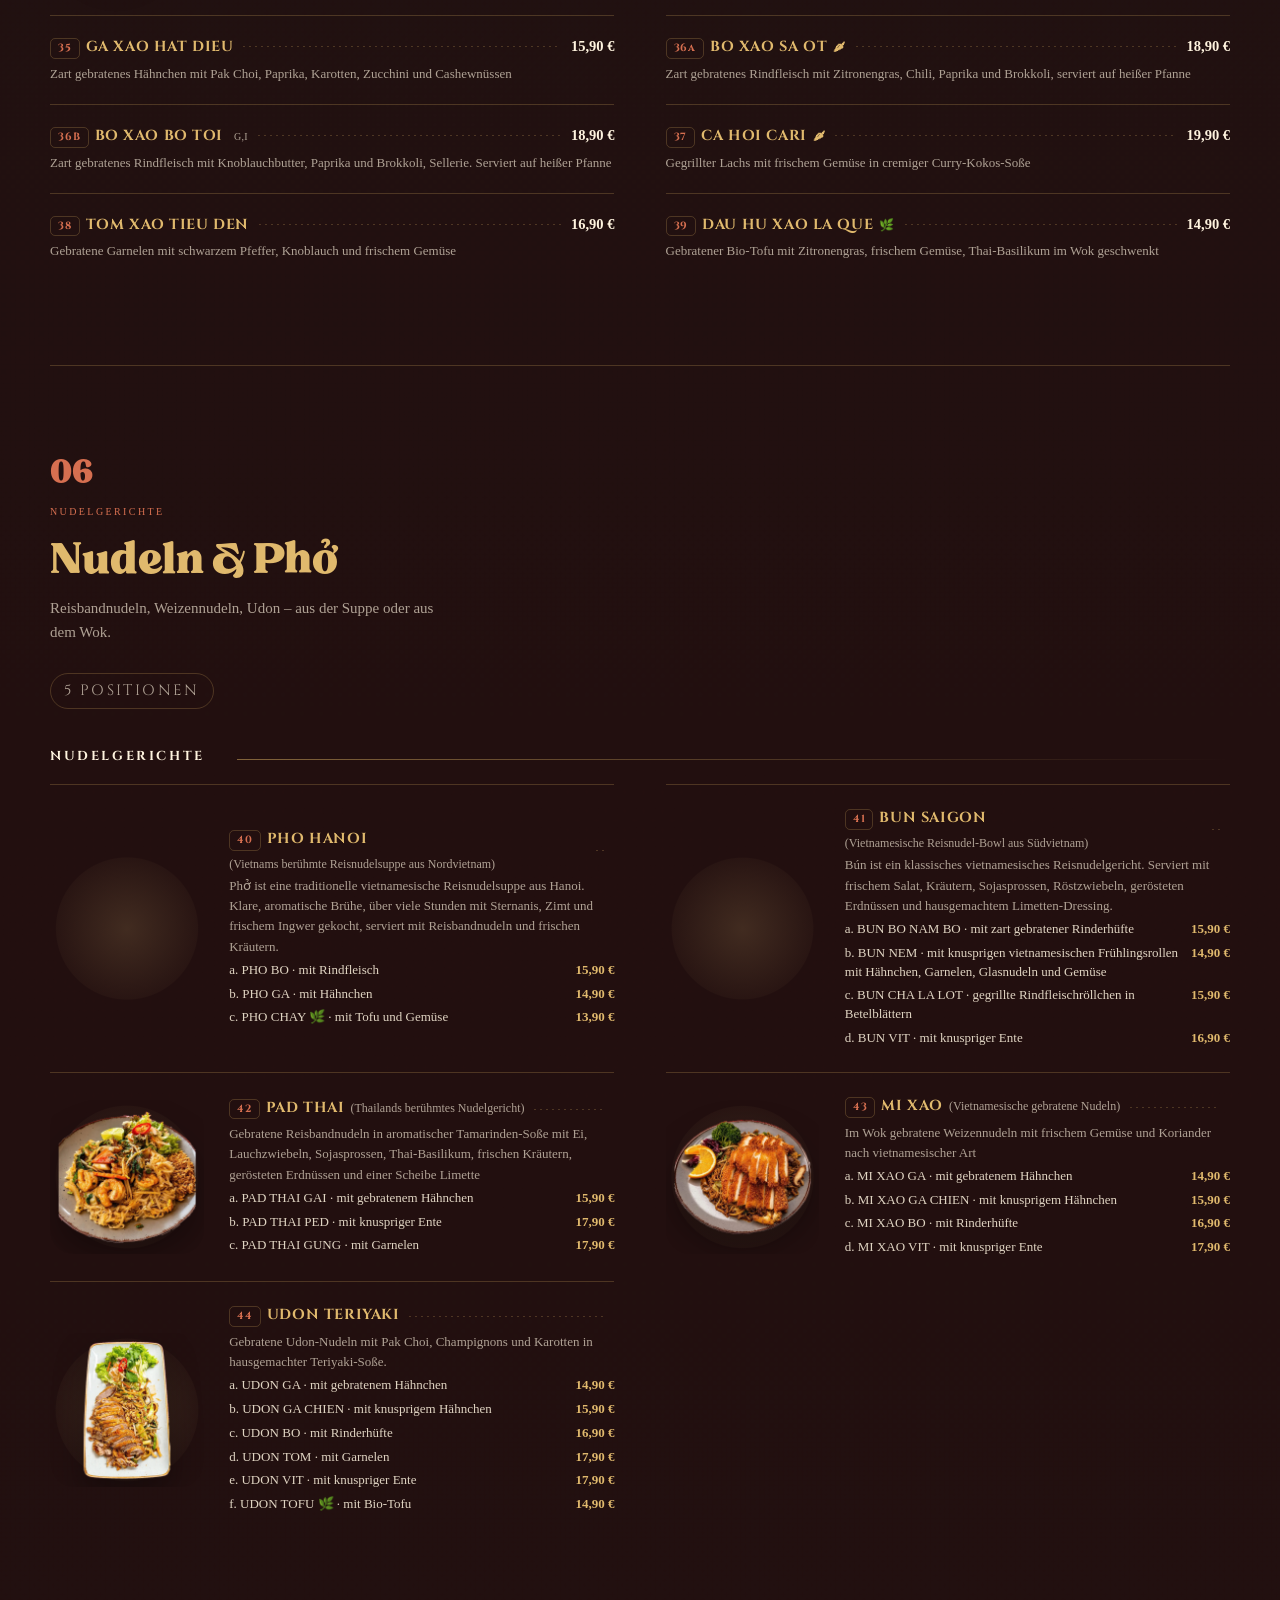
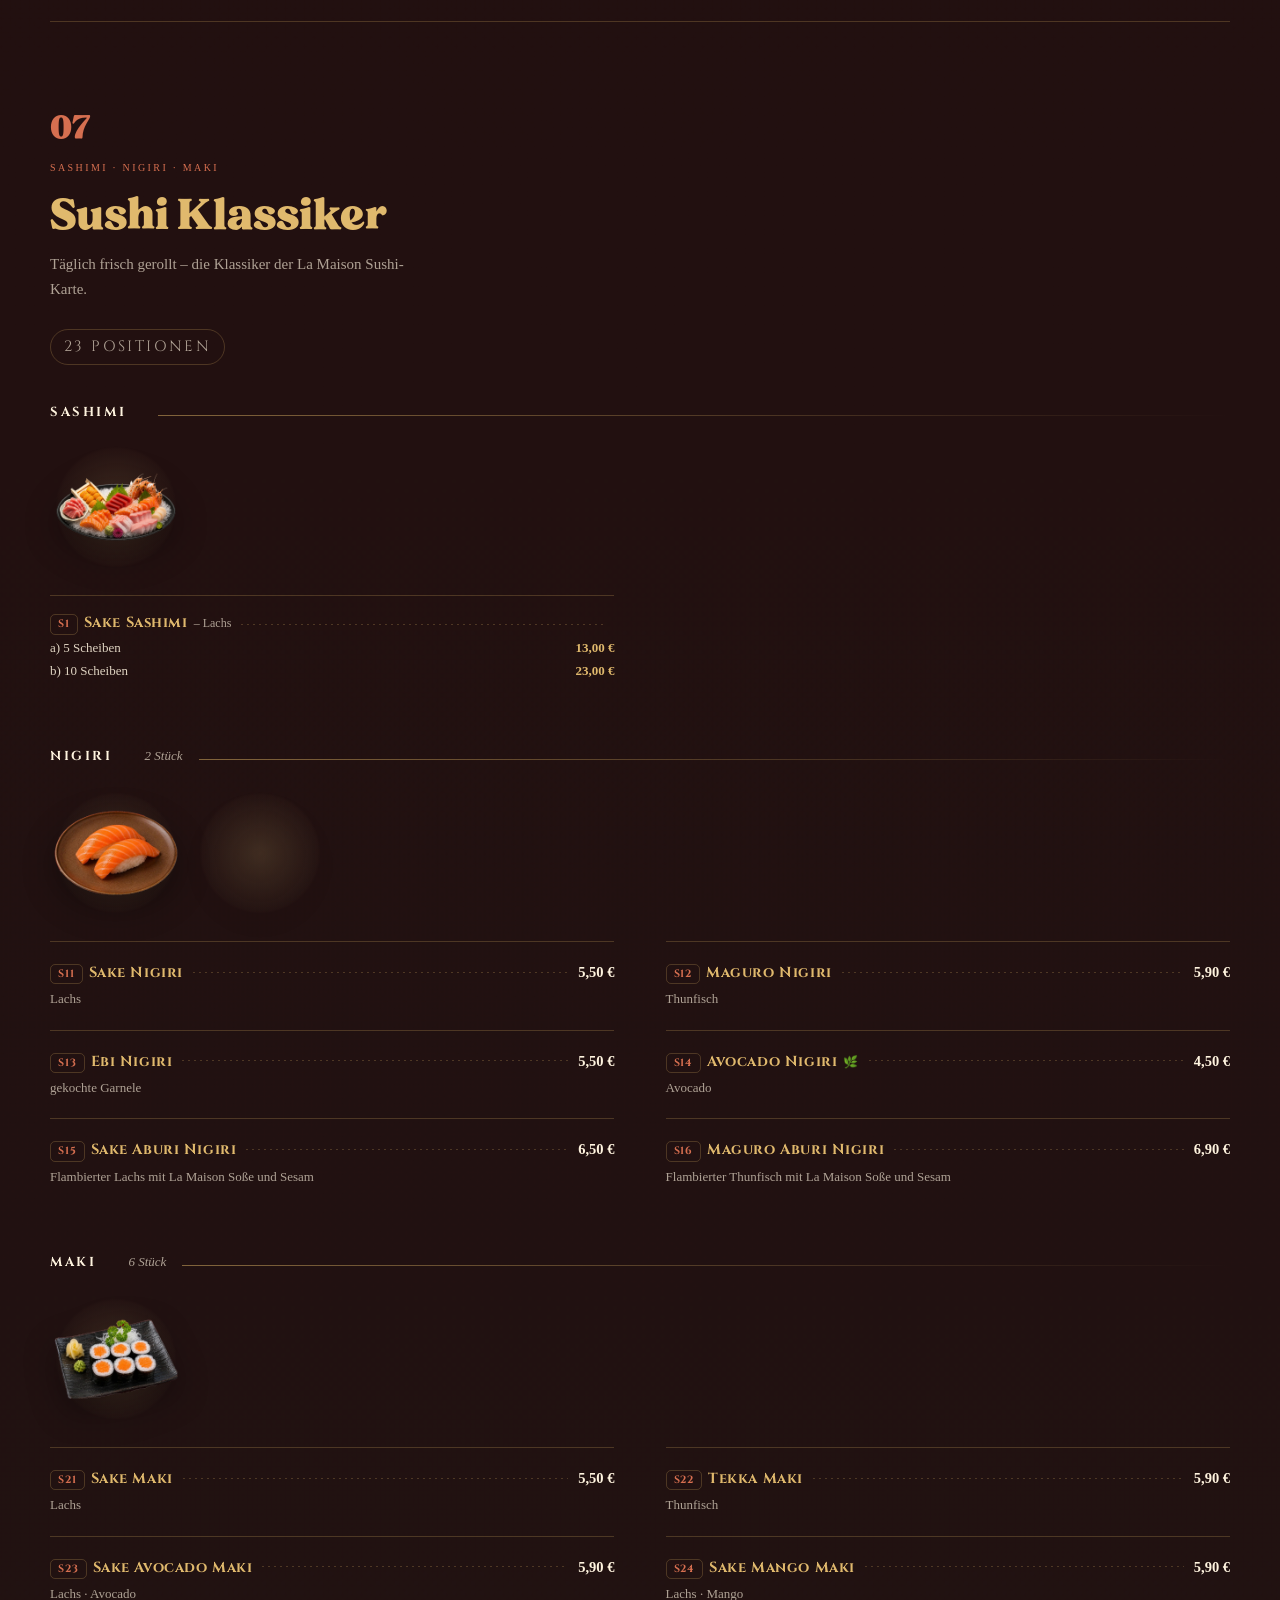
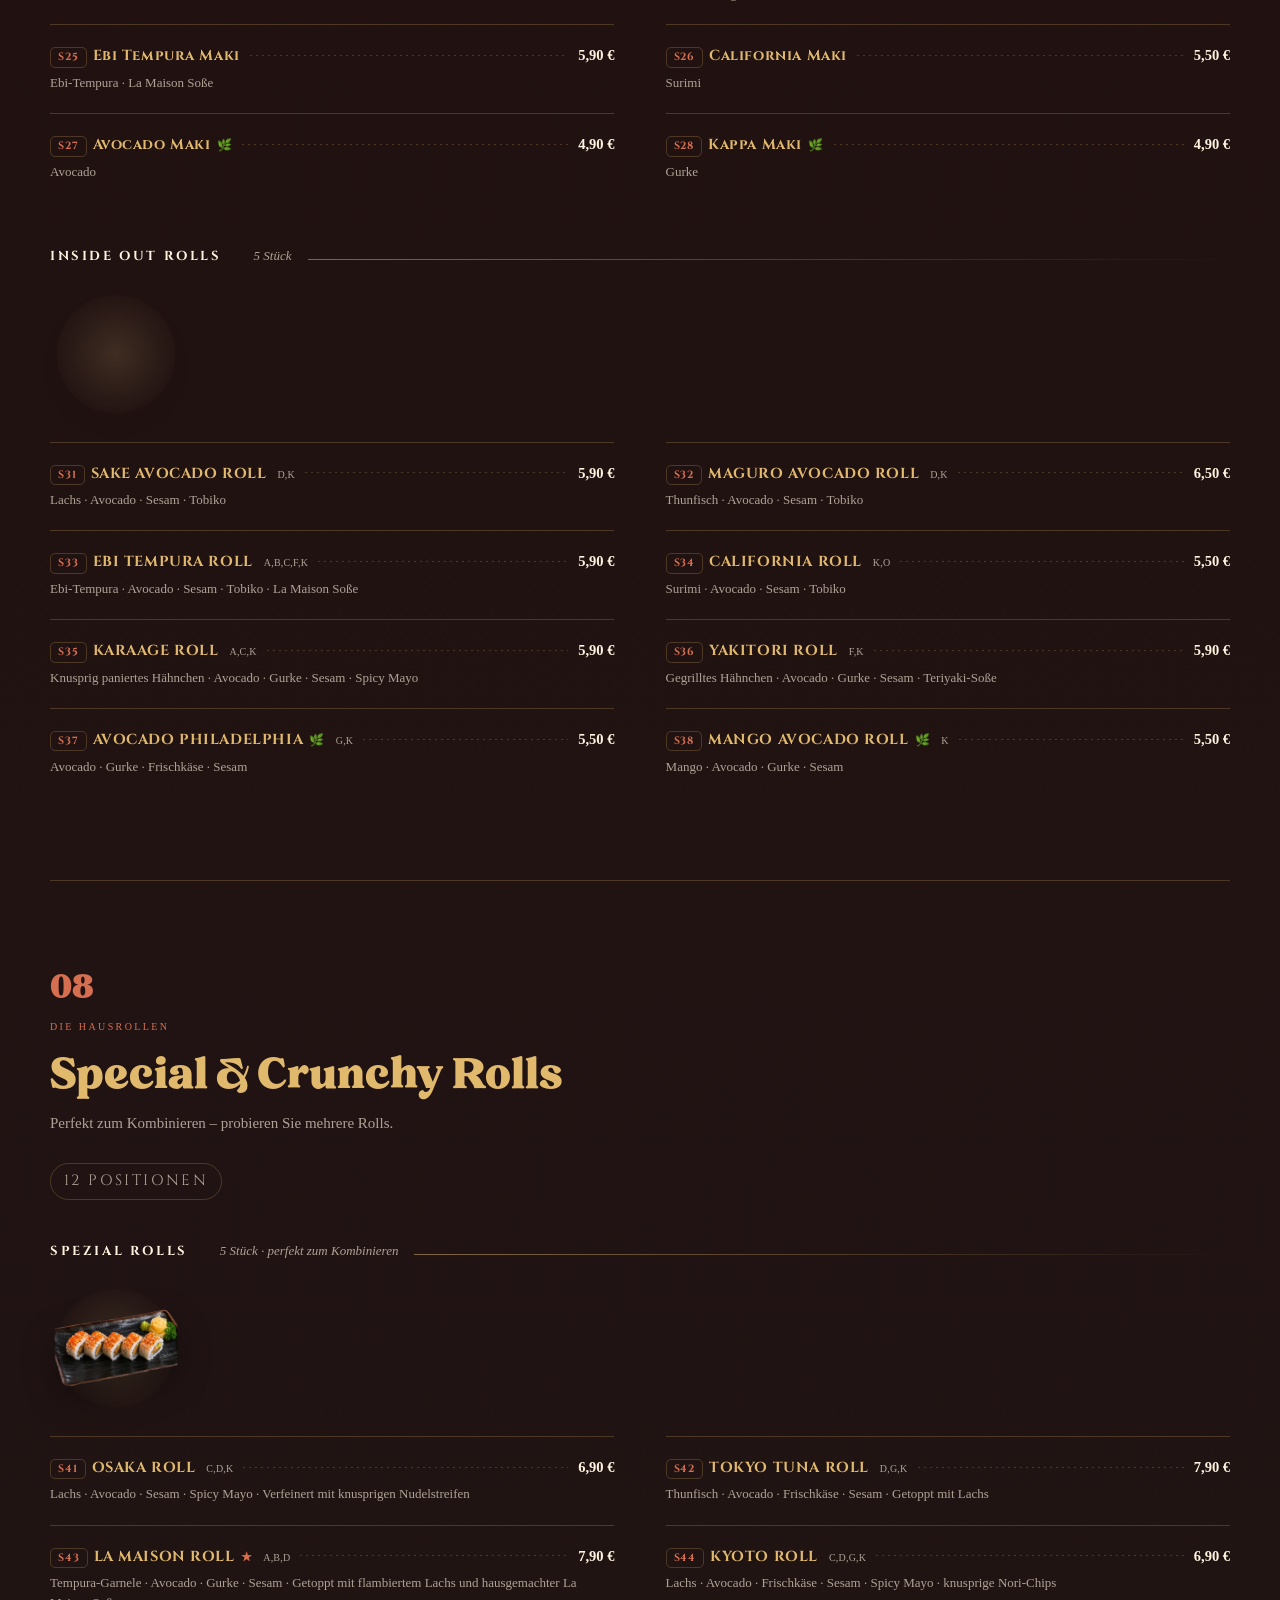
==== commit 565cf03d: "update" ====
--- a/site/index.html
+++ b/site/index.html
@@ -191,6 +191,10 @@
   </main>
 
   <footer class="footer"><div class="shell footer__bottom"><span>Copyright © 2026 Hoangcaster</span><span>Bekassinenau 67 · 22147 Hamburg · <a class="tel" href="tel:+494055617657">+49 40 55617657</a></span></div></footer>
+  <nav class="quick-booking" aria-label="Schnell reservieren oder bestellen">
+    <a href="#booking" data-booking-mode="reservation"><span aria-hidden="true">◇</span>Tisch reservieren</a>
+    <a class="quick-booking__order" href="#booking" data-booking-mode="order"><span aria-hidden="true">●</span>Essen bestellen</a>
+  </nav>
   <button class="totop" type="button" aria-label="Zum Seitenanfang">↑</button>
   <div class="lightbox" role="dialog" aria-modal="true" aria-label="Bildansicht"><button class="lightbox__close" aria-label="Schließen">×</button><button class="lightbox__prev" aria-label="Vorheriges Bild">‹</button><img src="" alt=""><button class="lightbox__next" aria-label="Nächstes Bild">›</button></div>
   <script src="assets/menu-data.js"></script>
--- a/site/assets/site.css
+++ b/site/assets/site.css
@@ -852,9 +852,29 @@
   font-size:13px;color:var(--text-dim);
 }
 
+/* Schnellzugriff: Reservieren und Bestellen */
+.quick-booking{
+  position:fixed;right:22px;bottom:max(22px,env(safe-area-inset-bottom));z-index:75;
+  display:flex;overflow:hidden;border:1px solid var(--line-strong);border-radius:999px;
+  background:rgba(6,31,29,.94);box-shadow:0 16px 42px rgba(0,0,0,.42);backdrop-filter:blur(10px);
+  animation:quick-booking-in .55s .35s cubic-bezier(.2,.8,.2,1) both;
+}
+.quick-booking a{
+  display:flex;align-items:center;justify-content:center;gap:8px;min-height:52px;padding:0 20px;
+  color:var(--gold);font-family:var(--serif);font-size:11px;font-weight:700;letter-spacing:.12em;text-transform:uppercase;
+  transition:background .25s,color .25s,transform .25s;
+}
+.quick-booking a:hover{background:rgba(224,185,109,.1);color:var(--cream)}
+.quick-booking a:active{transform:scale(.98)}
+.quick-booking a+a{border-left:1px solid var(--line)}
+.quick-booking__order{background:linear-gradient(135deg,var(--gold),var(--gold-deep));color:#291c0b!important}
+.quick-booking__order span{color:#176b45}
+@keyframes quick-booking-in{from{opacity:0;transform:translateY(18px)}to{opacity:1;transform:none}}
+@media (prefers-reduced-motion:reduce){.quick-booking{animation-delay:0s!important}}
+
 /* Zum Seitenanfang */
 .totop{
-  position:fixed;right:22px;bottom:22px;z-index:70;width:46px;height:46px;border-radius:50%;
+  position:fixed;right:22px;bottom:88px;z-index:70;width:46px;height:46px;border-radius:50%;
   display:grid;place-items:center;background:rgba(10,8,7,.85);border:1px solid var(--line-strong);color:var(--gold);
   opacity:0;pointer-events:none;transform:translateY(10px);transition:all .3s ease;
 }
@@ -1015,6 +1035,10 @@
   .contact__map iframe{height:300px}
 }
 @media (max-width:560px){
+  body{padding-bottom:calc(72px + env(safe-area-inset-bottom))}
+  .quick-booking{right:10px;left:10px;bottom:max(10px,env(safe-area-inset-bottom));display:grid;grid-template-columns:1fr 1fr}
+  .quick-booking a{min-width:0;min-height:54px;padding:0 10px;font-size:10.5px;letter-spacing:.08em;text-align:center}
+  .totop{right:14px;bottom:calc(82px + env(safe-area-inset-bottom))}
   :root{--nav-h:68px}
   .hero{padding-top:calc(var(--nav-h) + 40px)}
   .hero h1{font-size:clamp(24px,7.4vw,32px)}
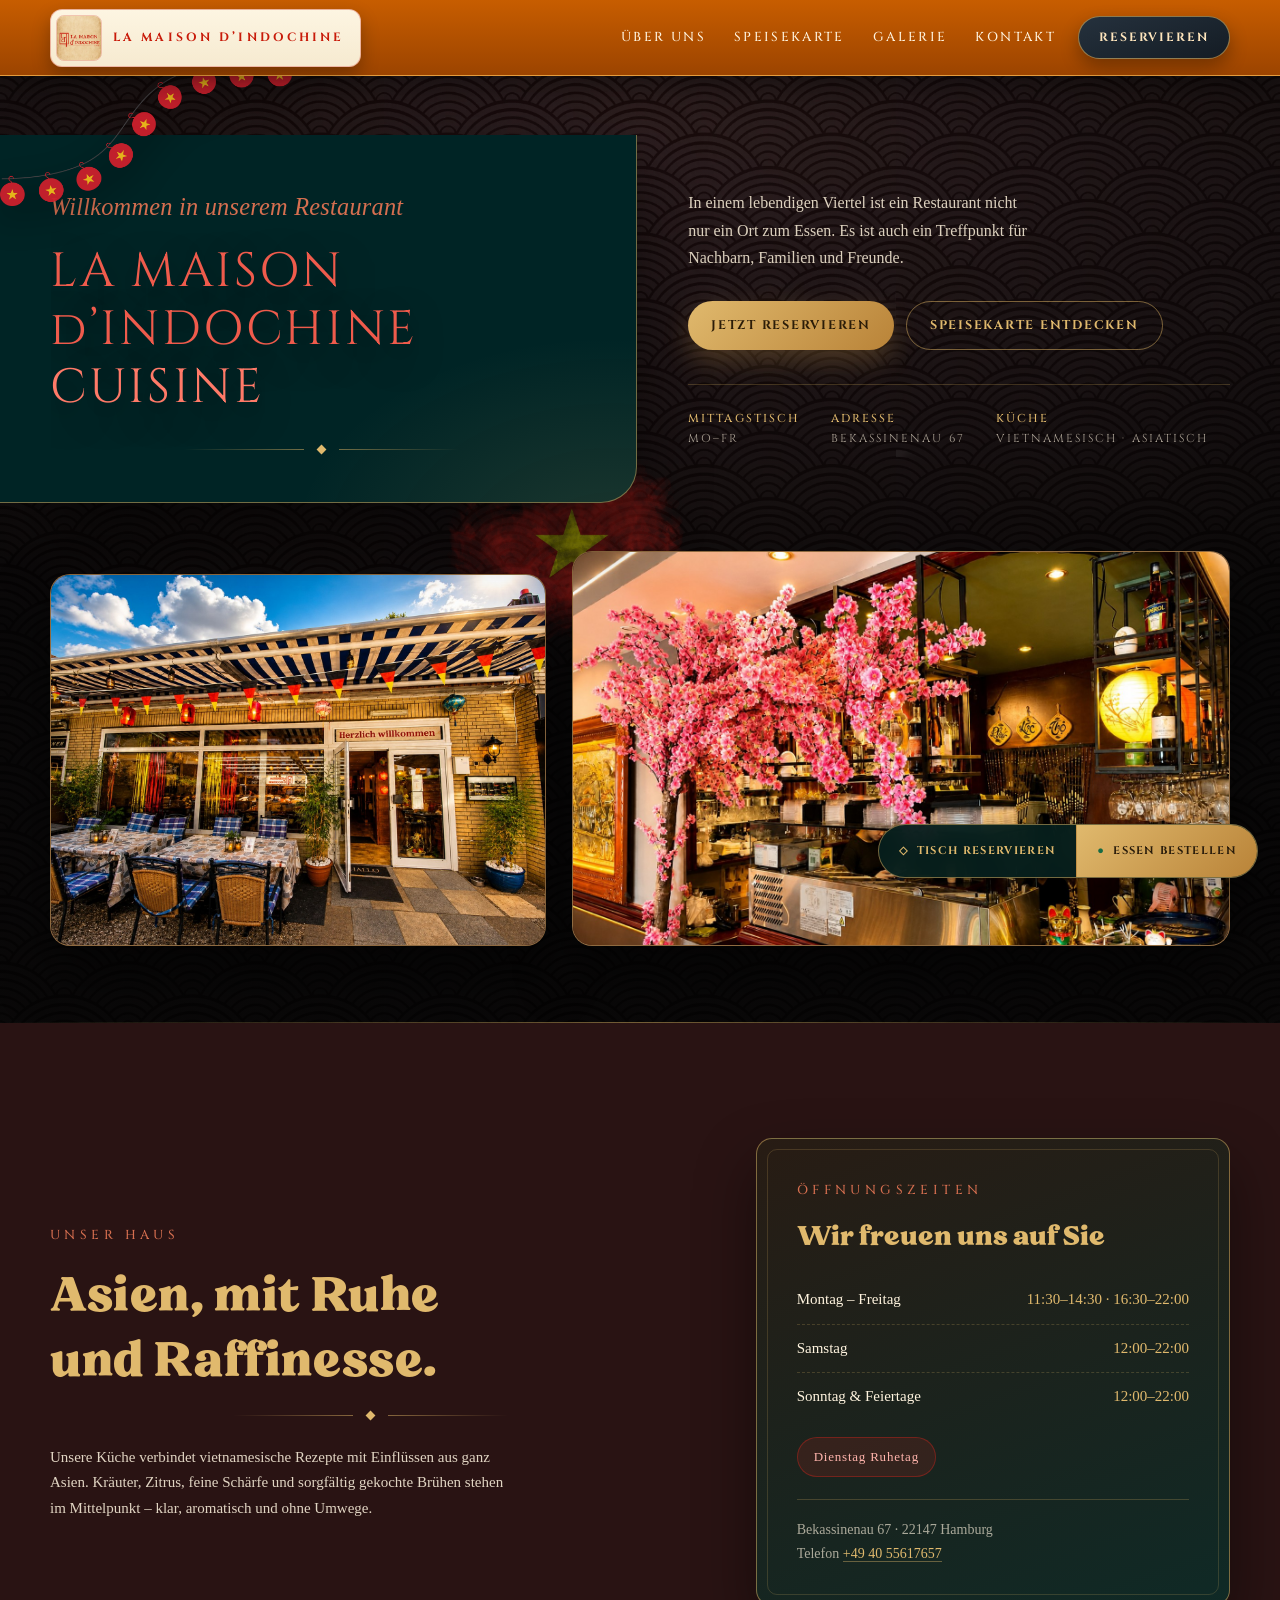
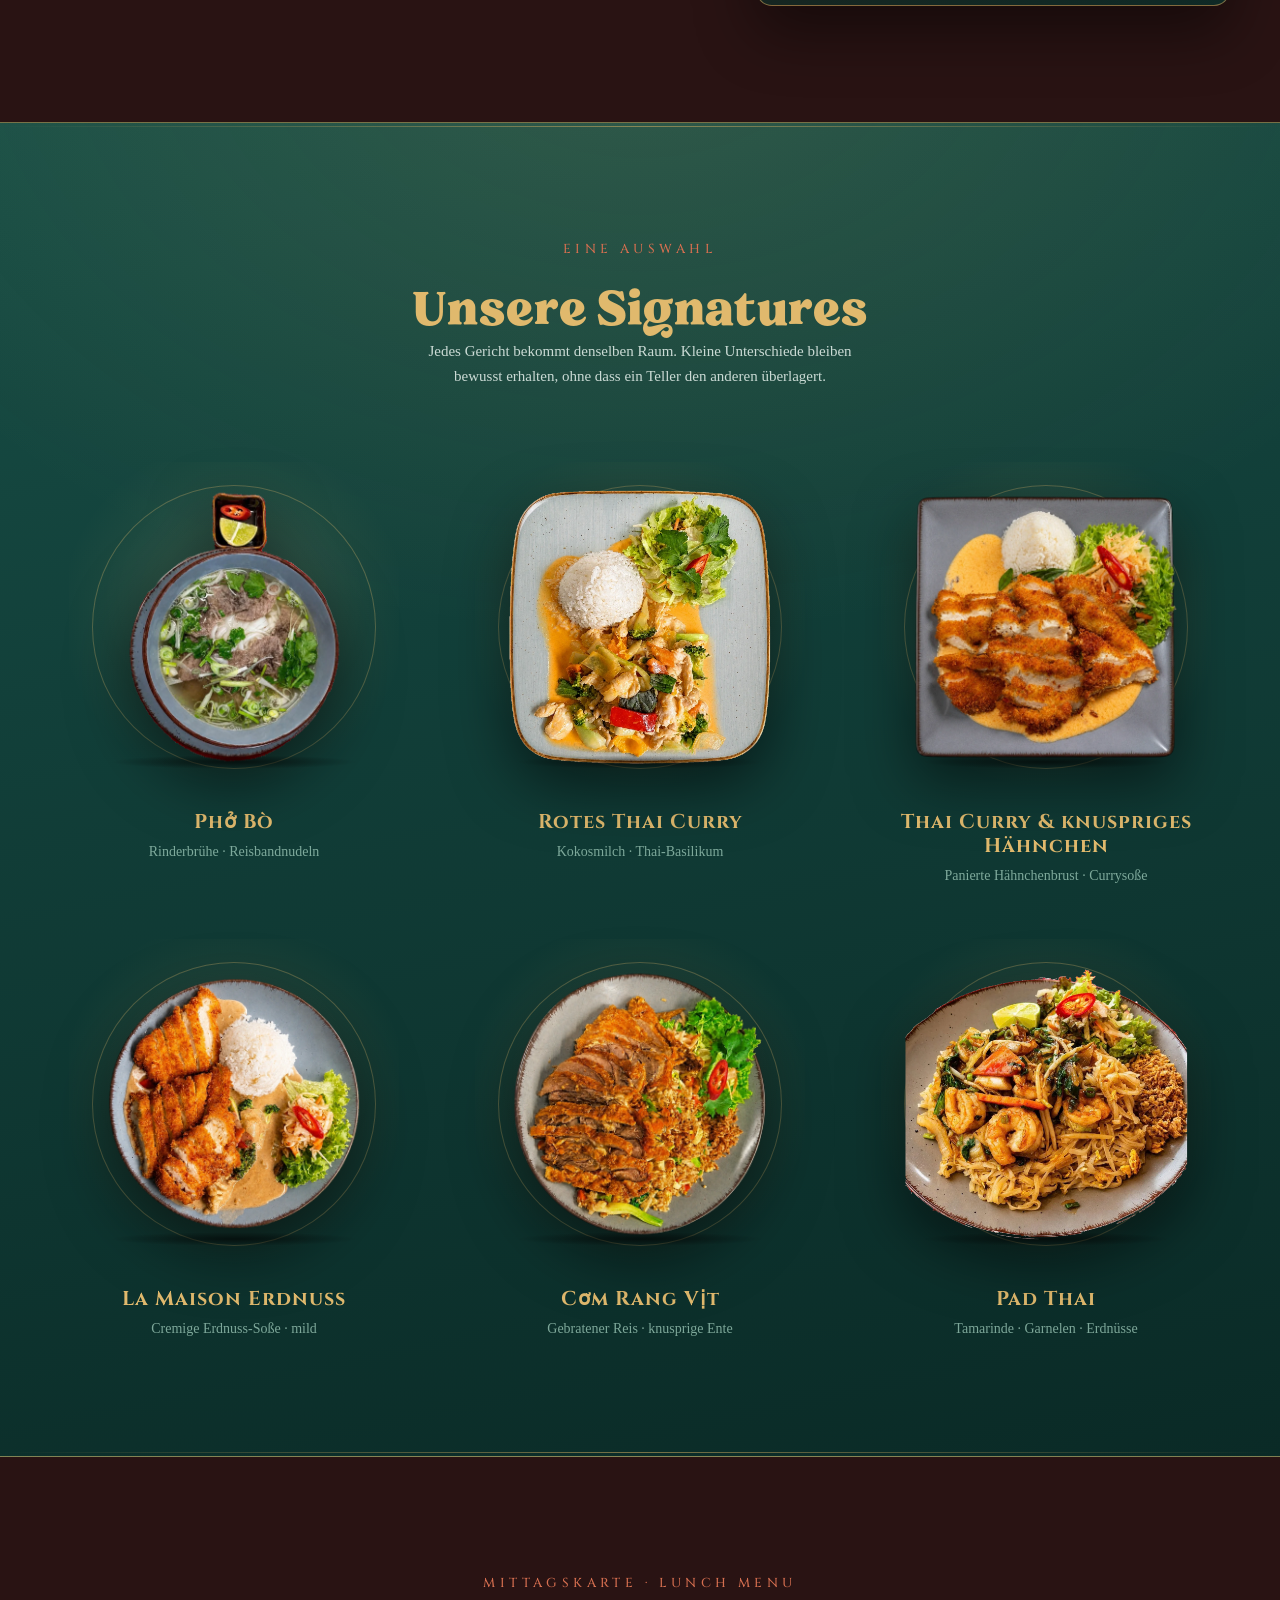
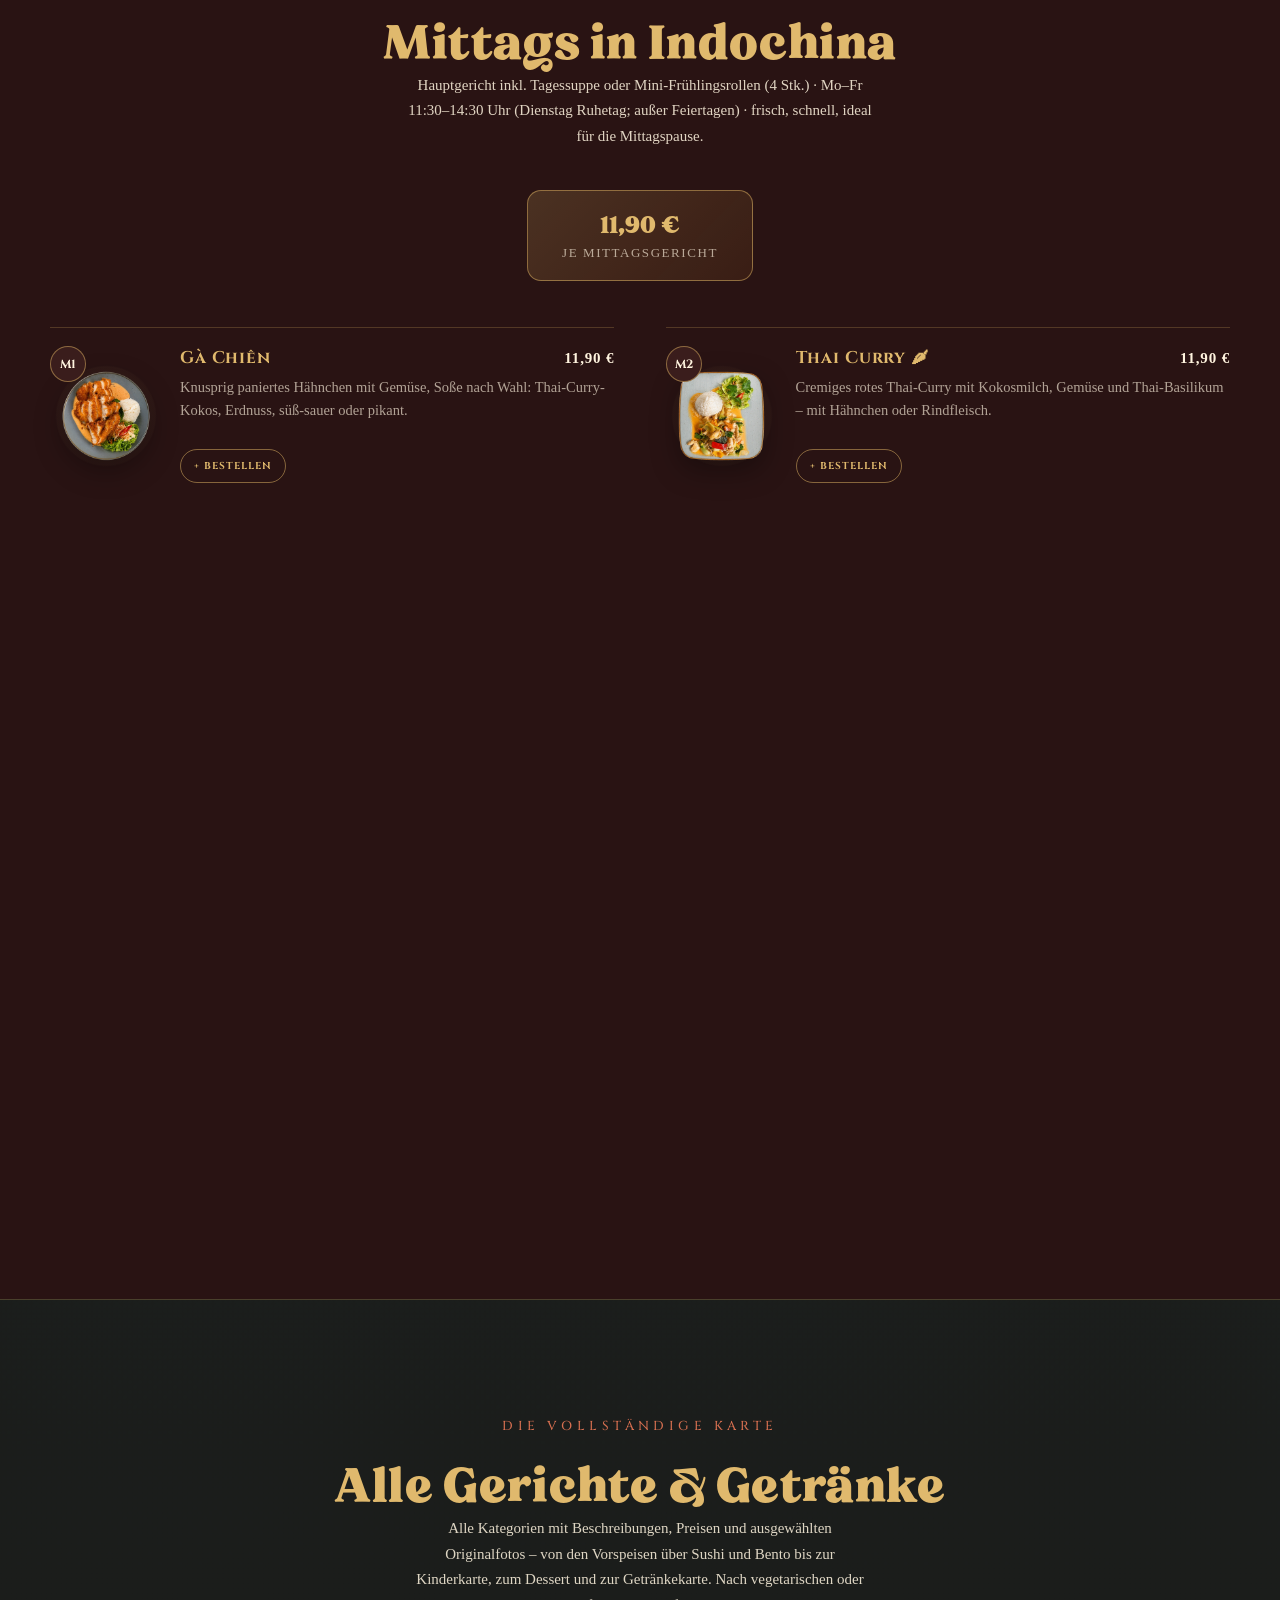
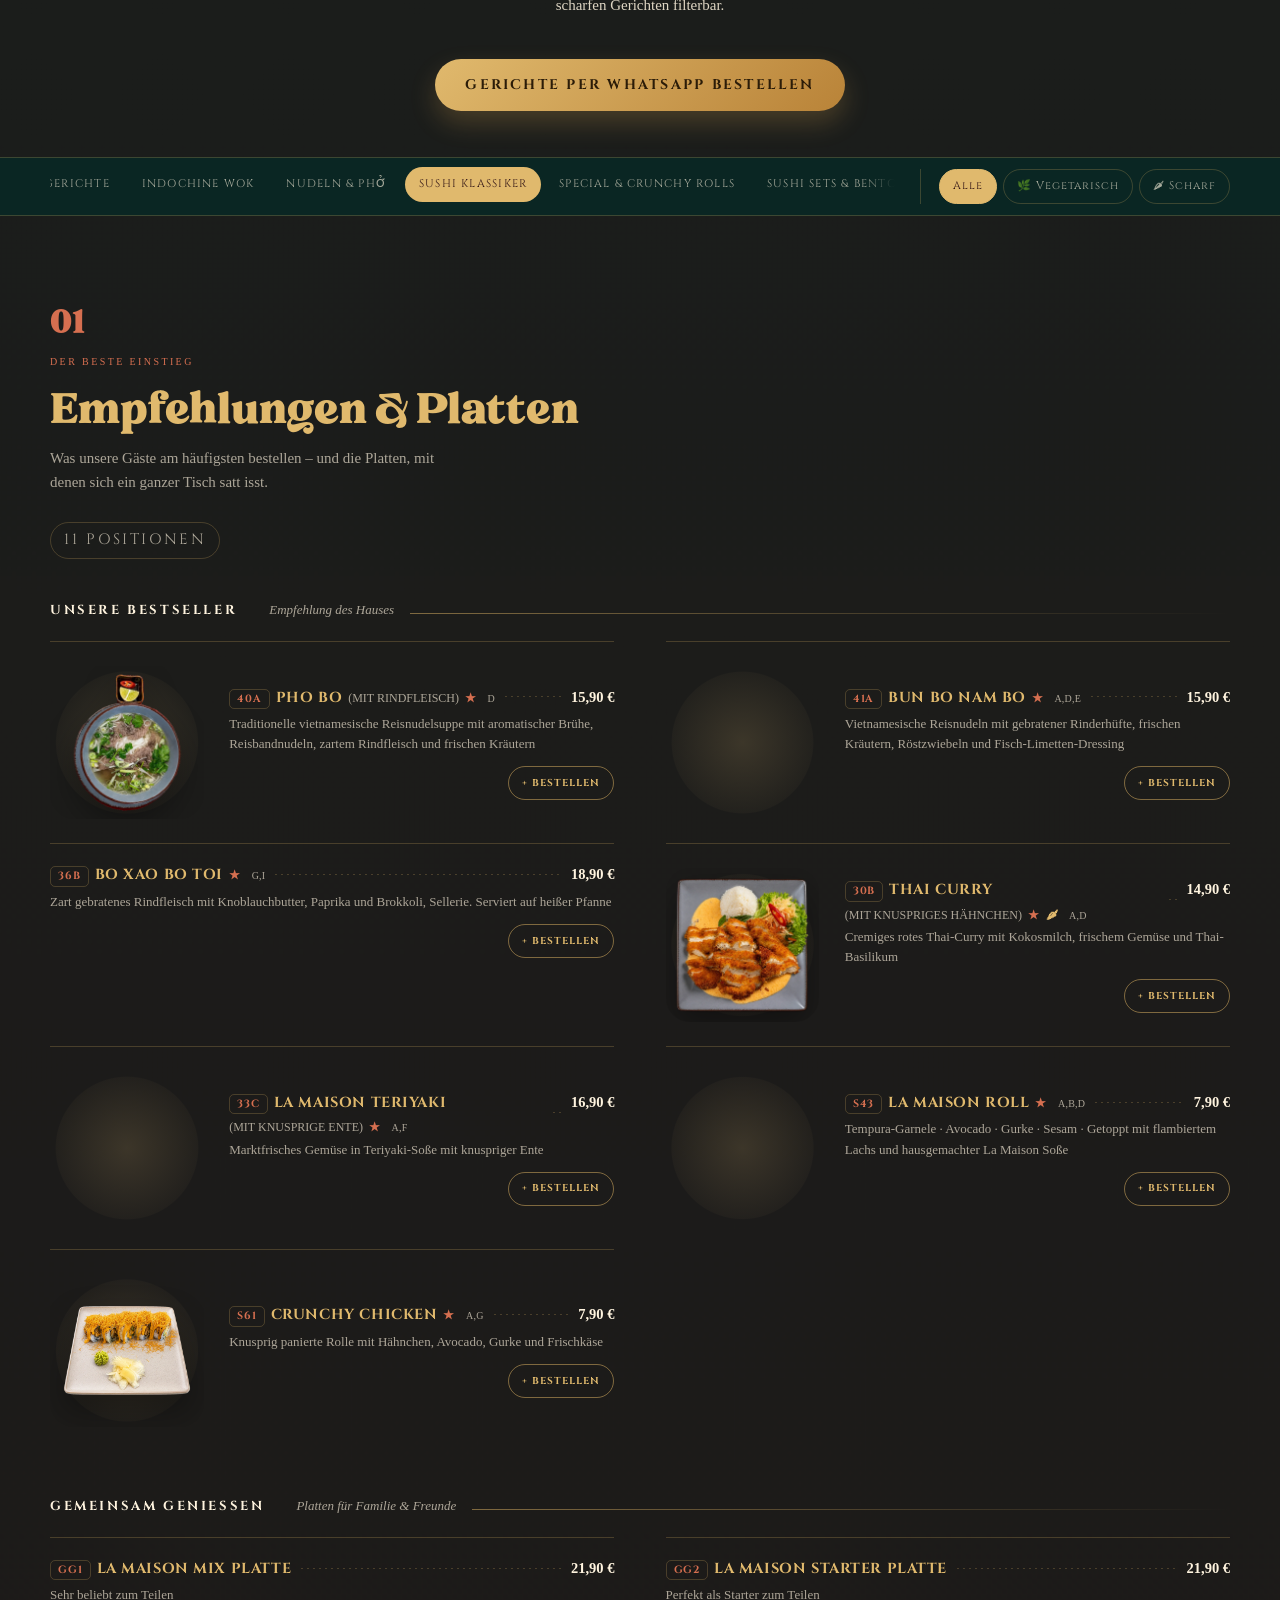
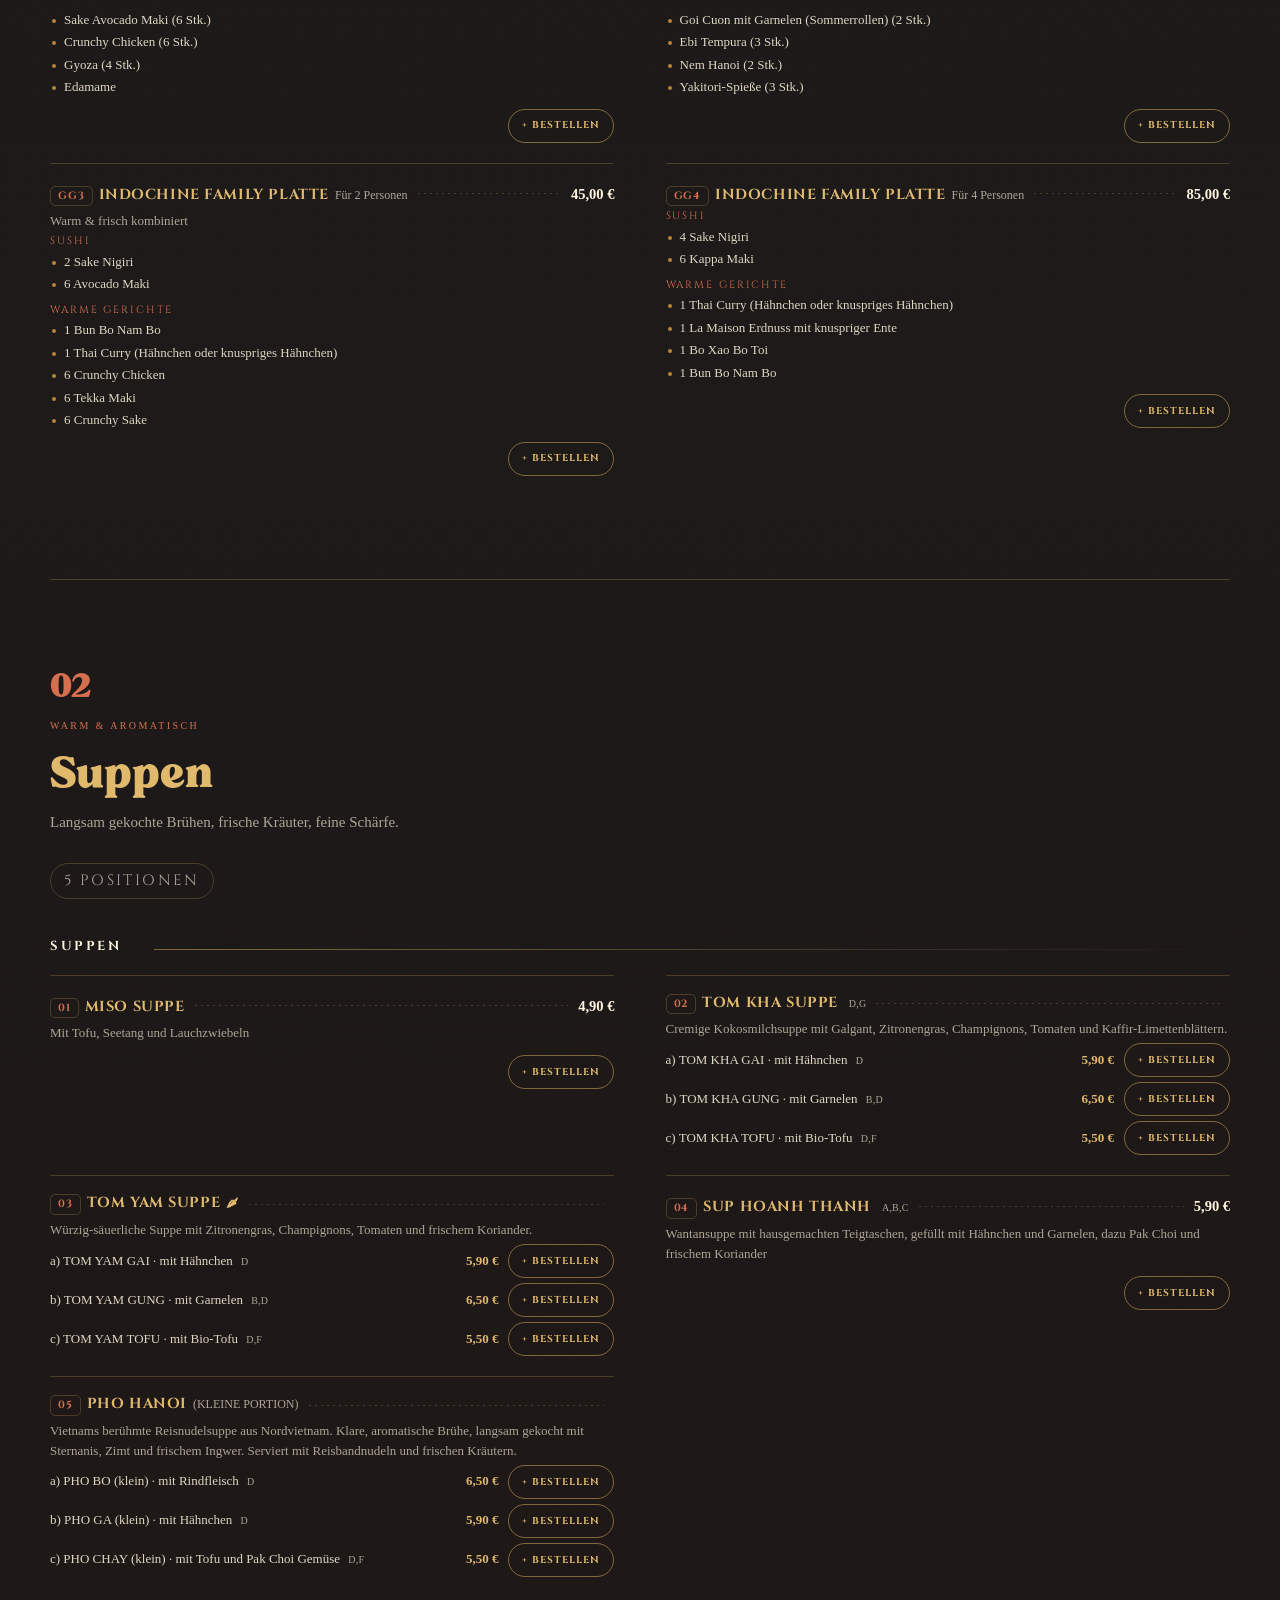
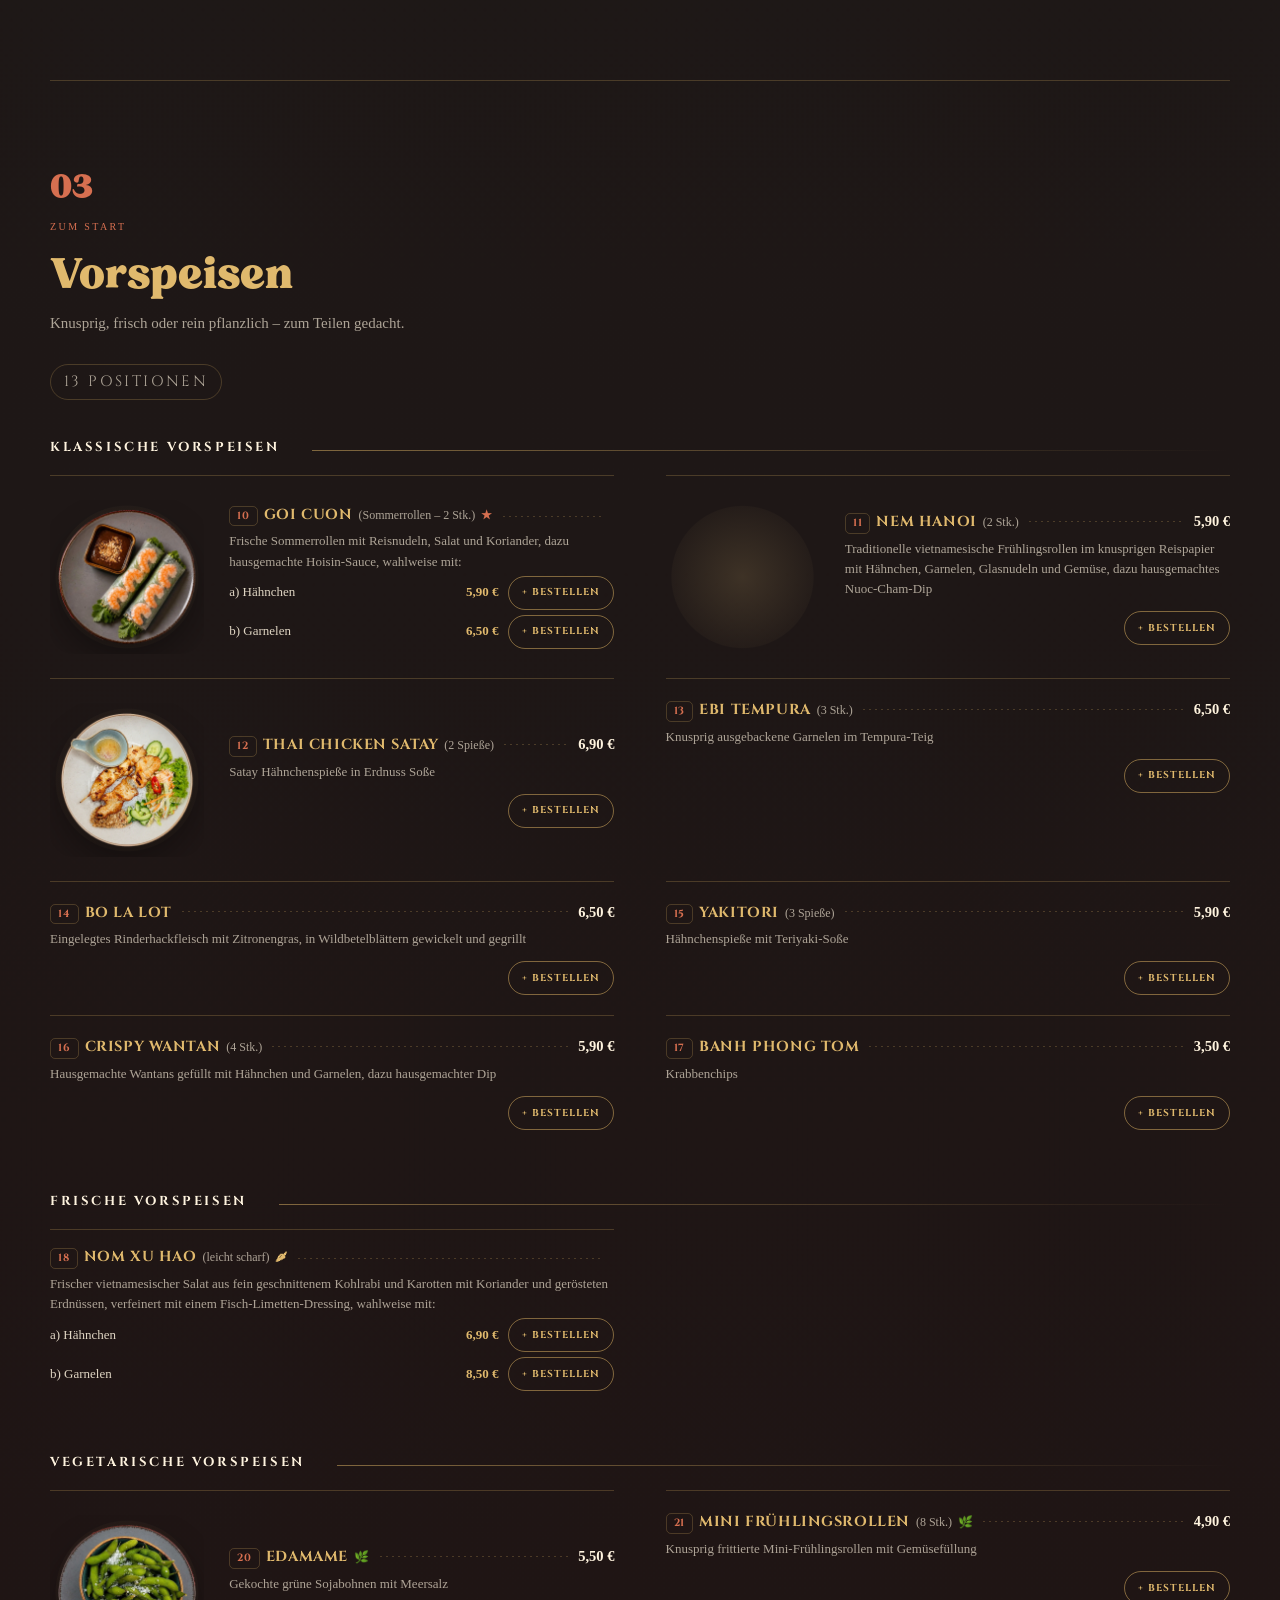
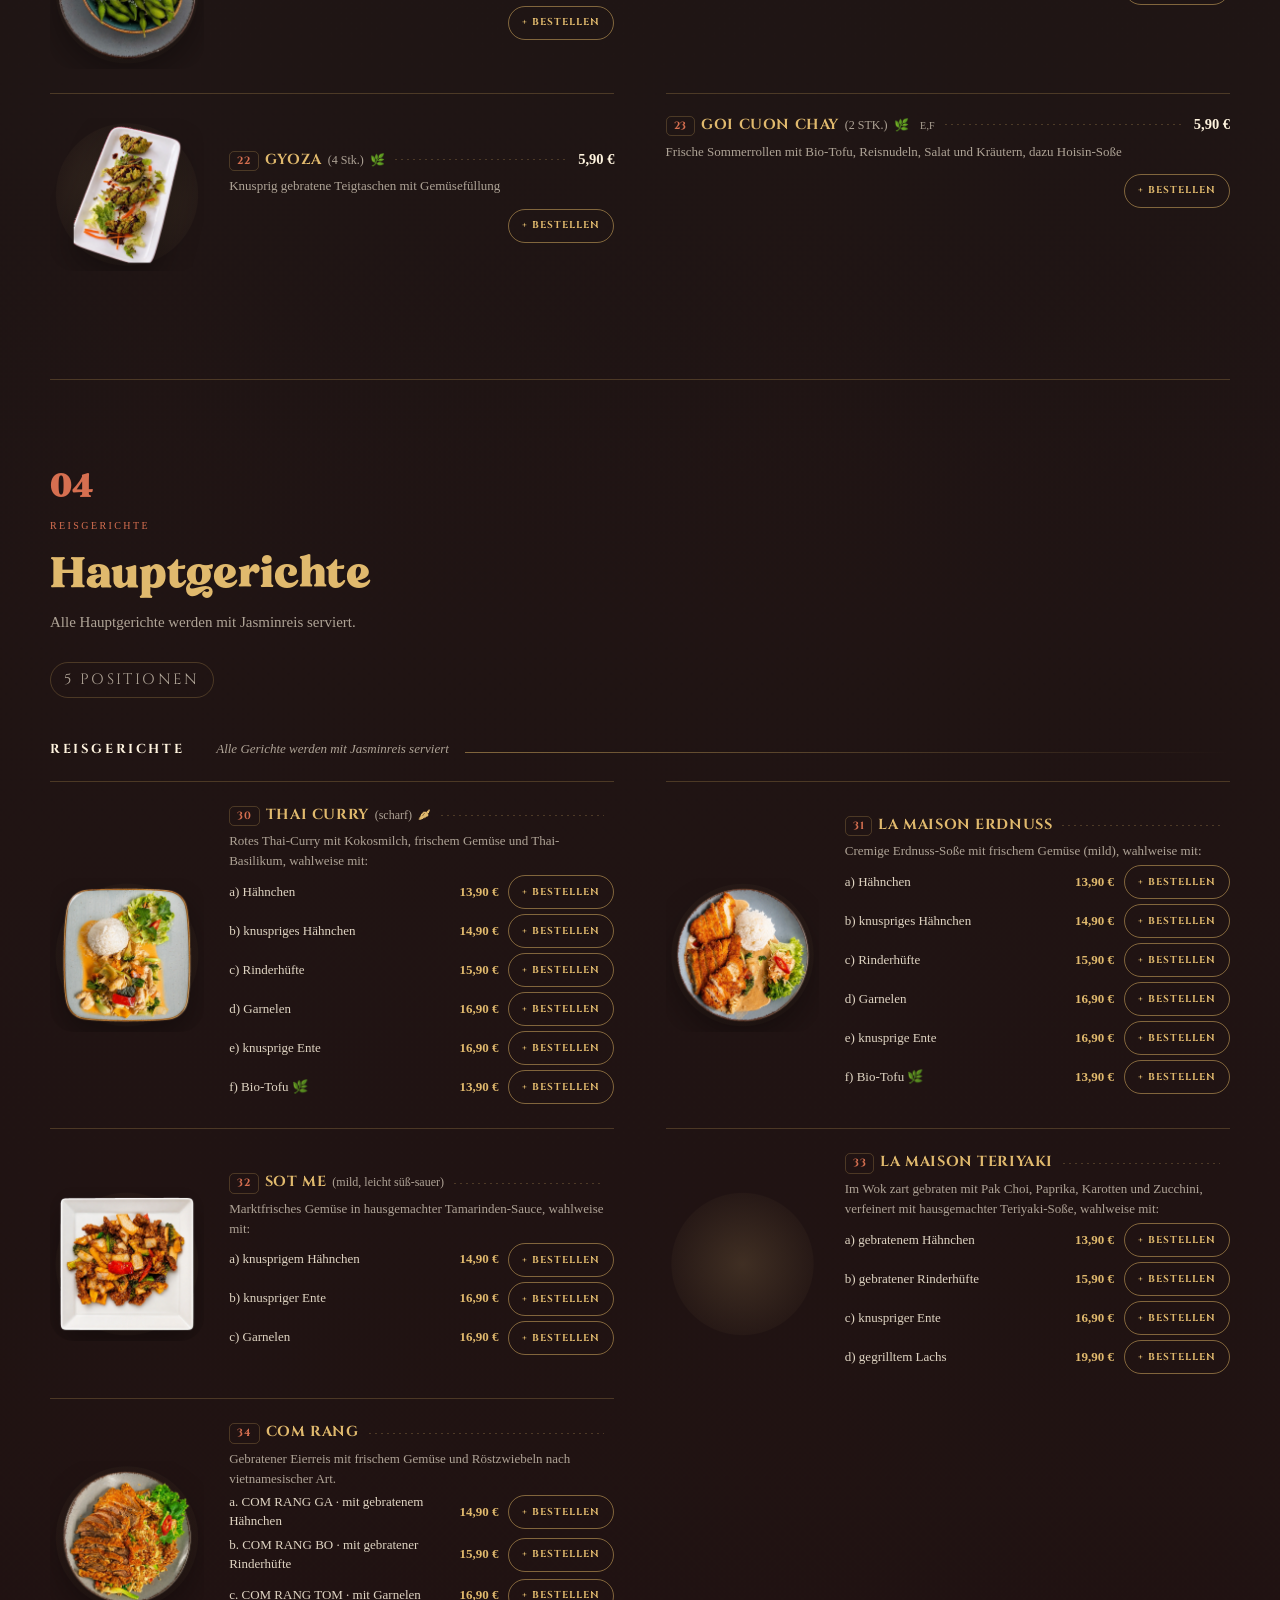
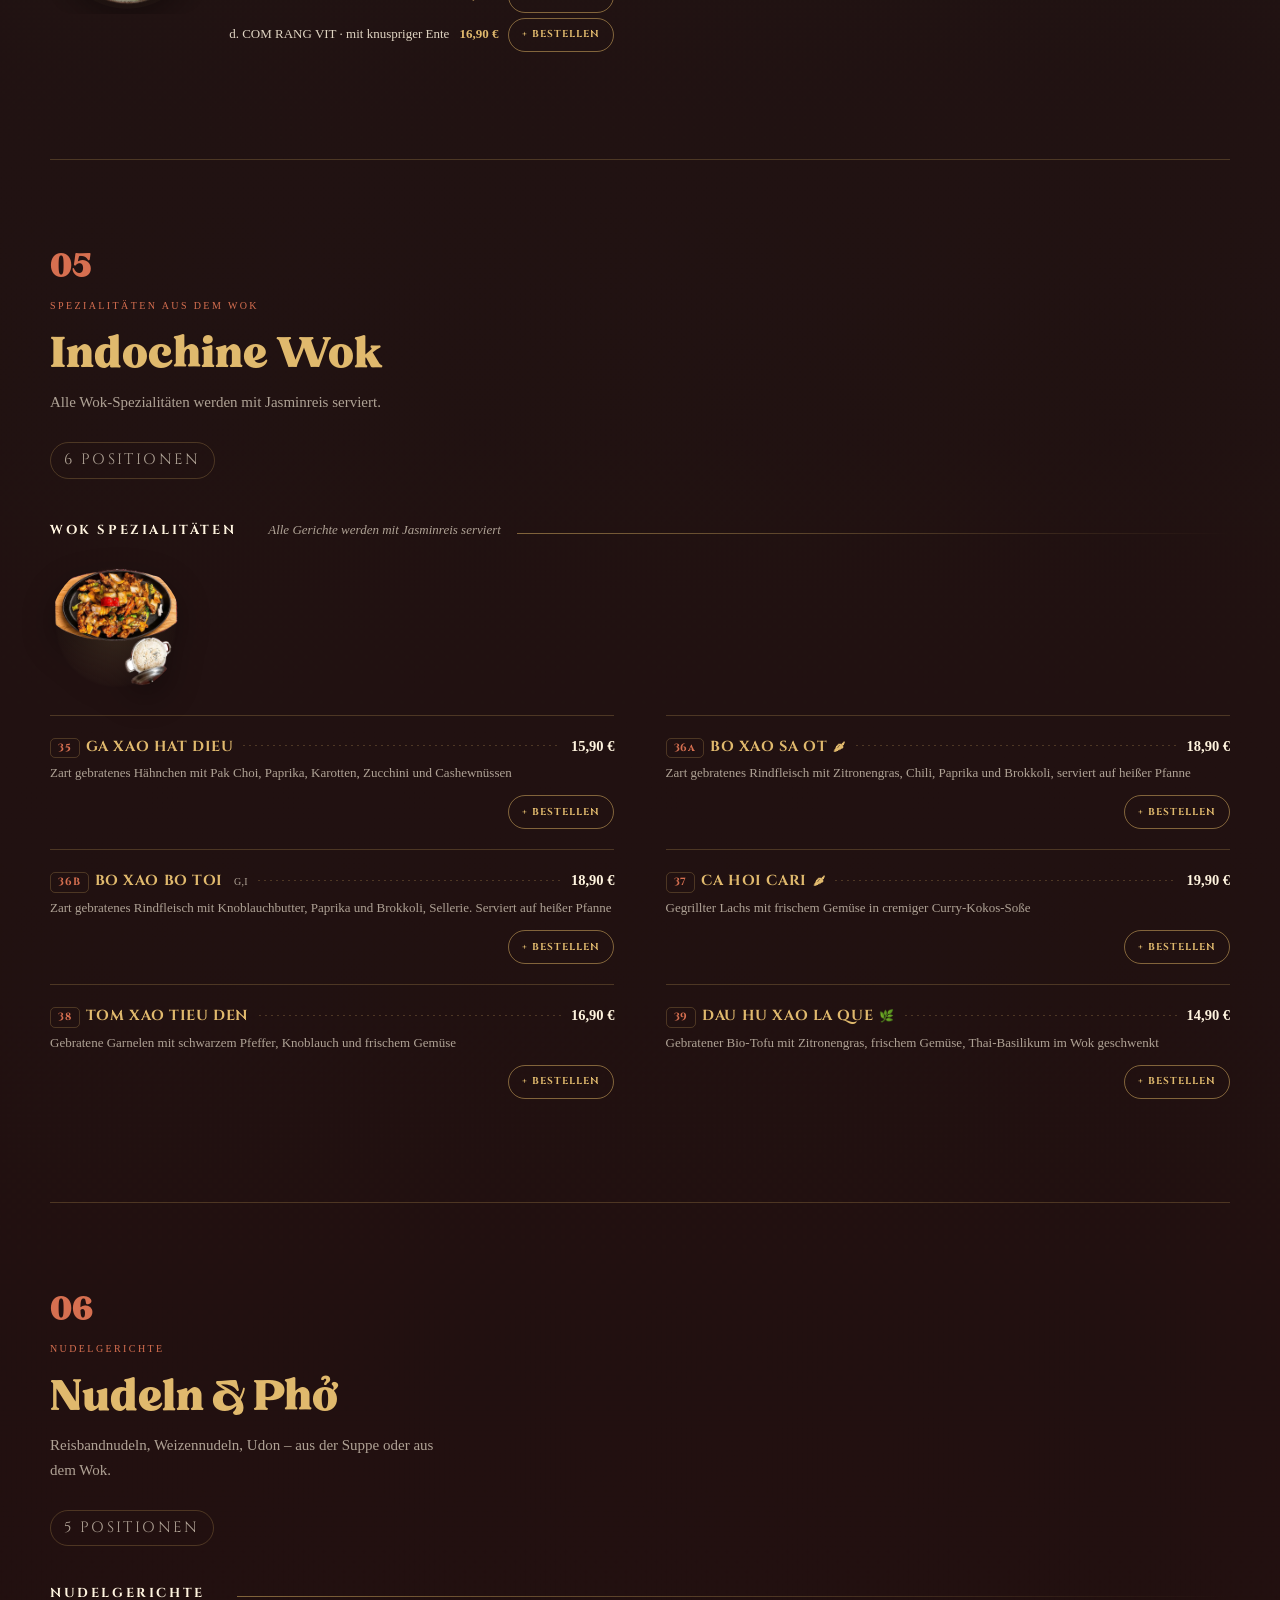
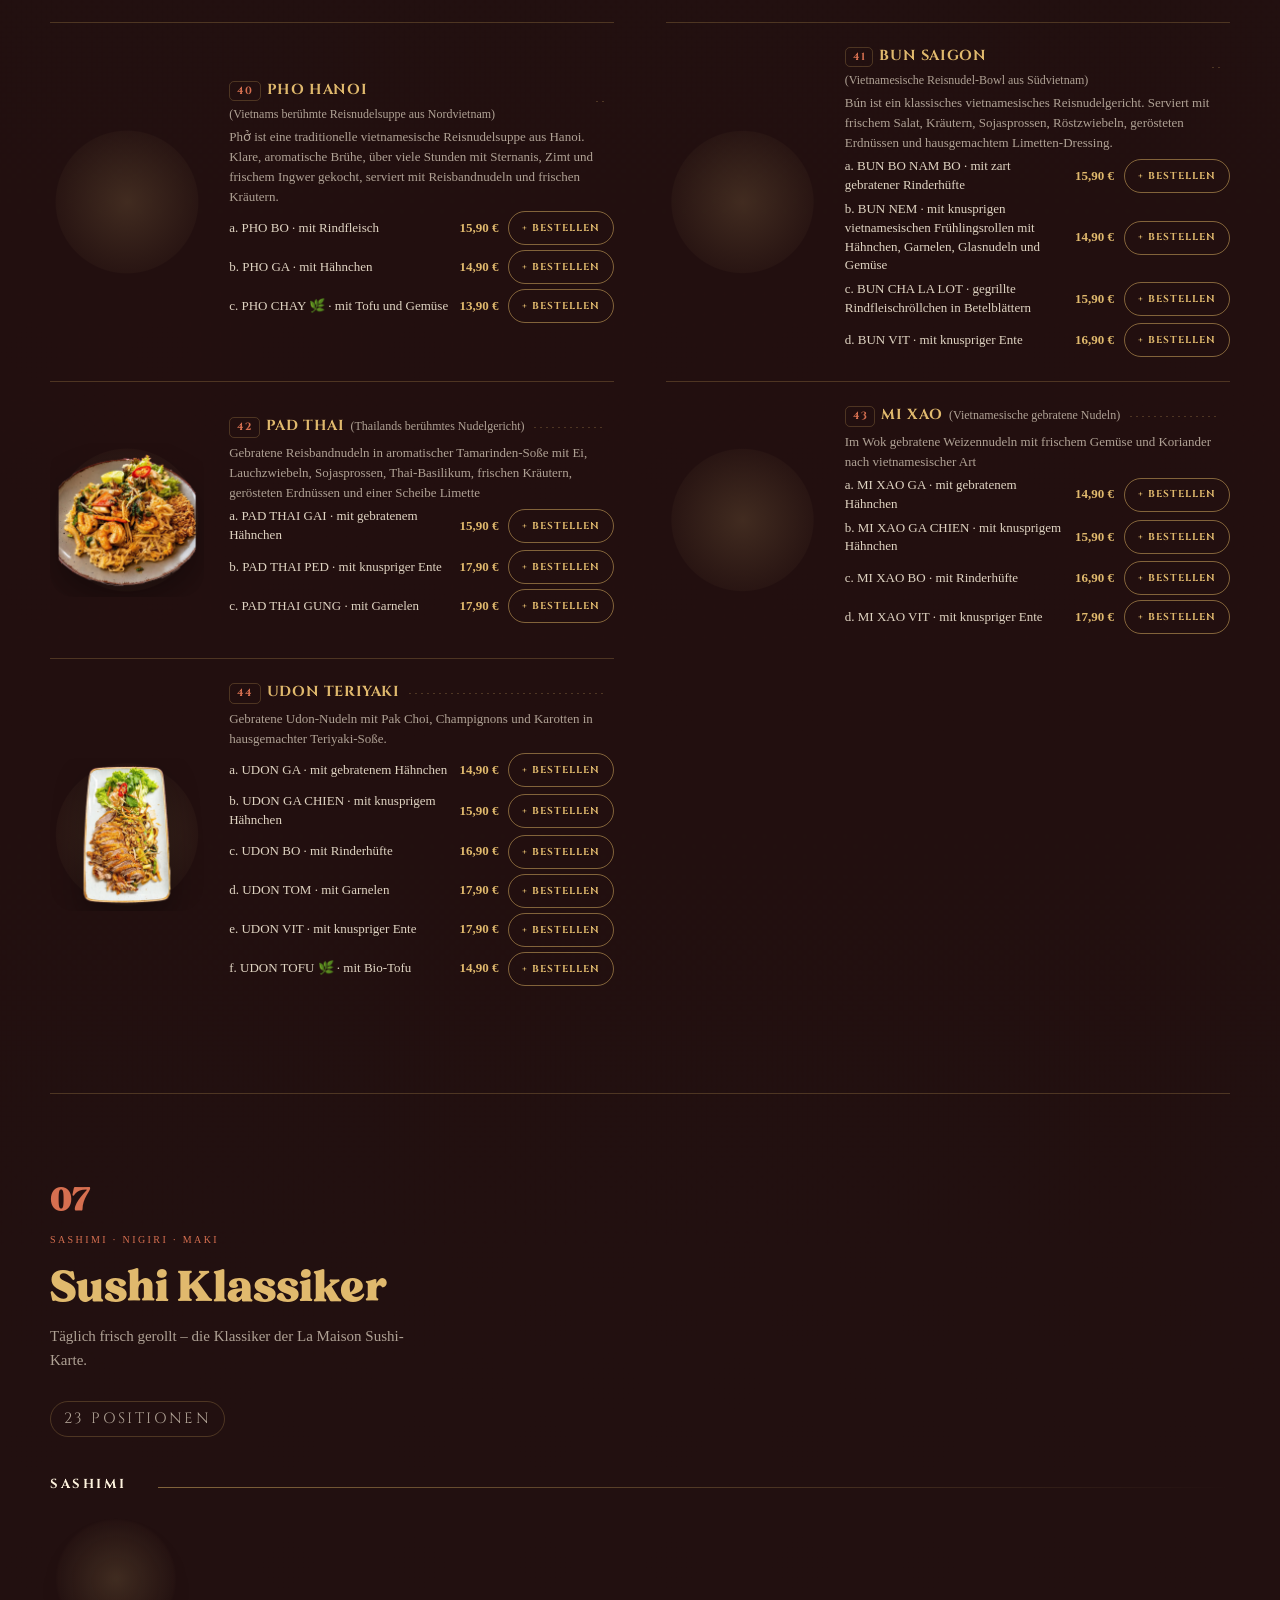
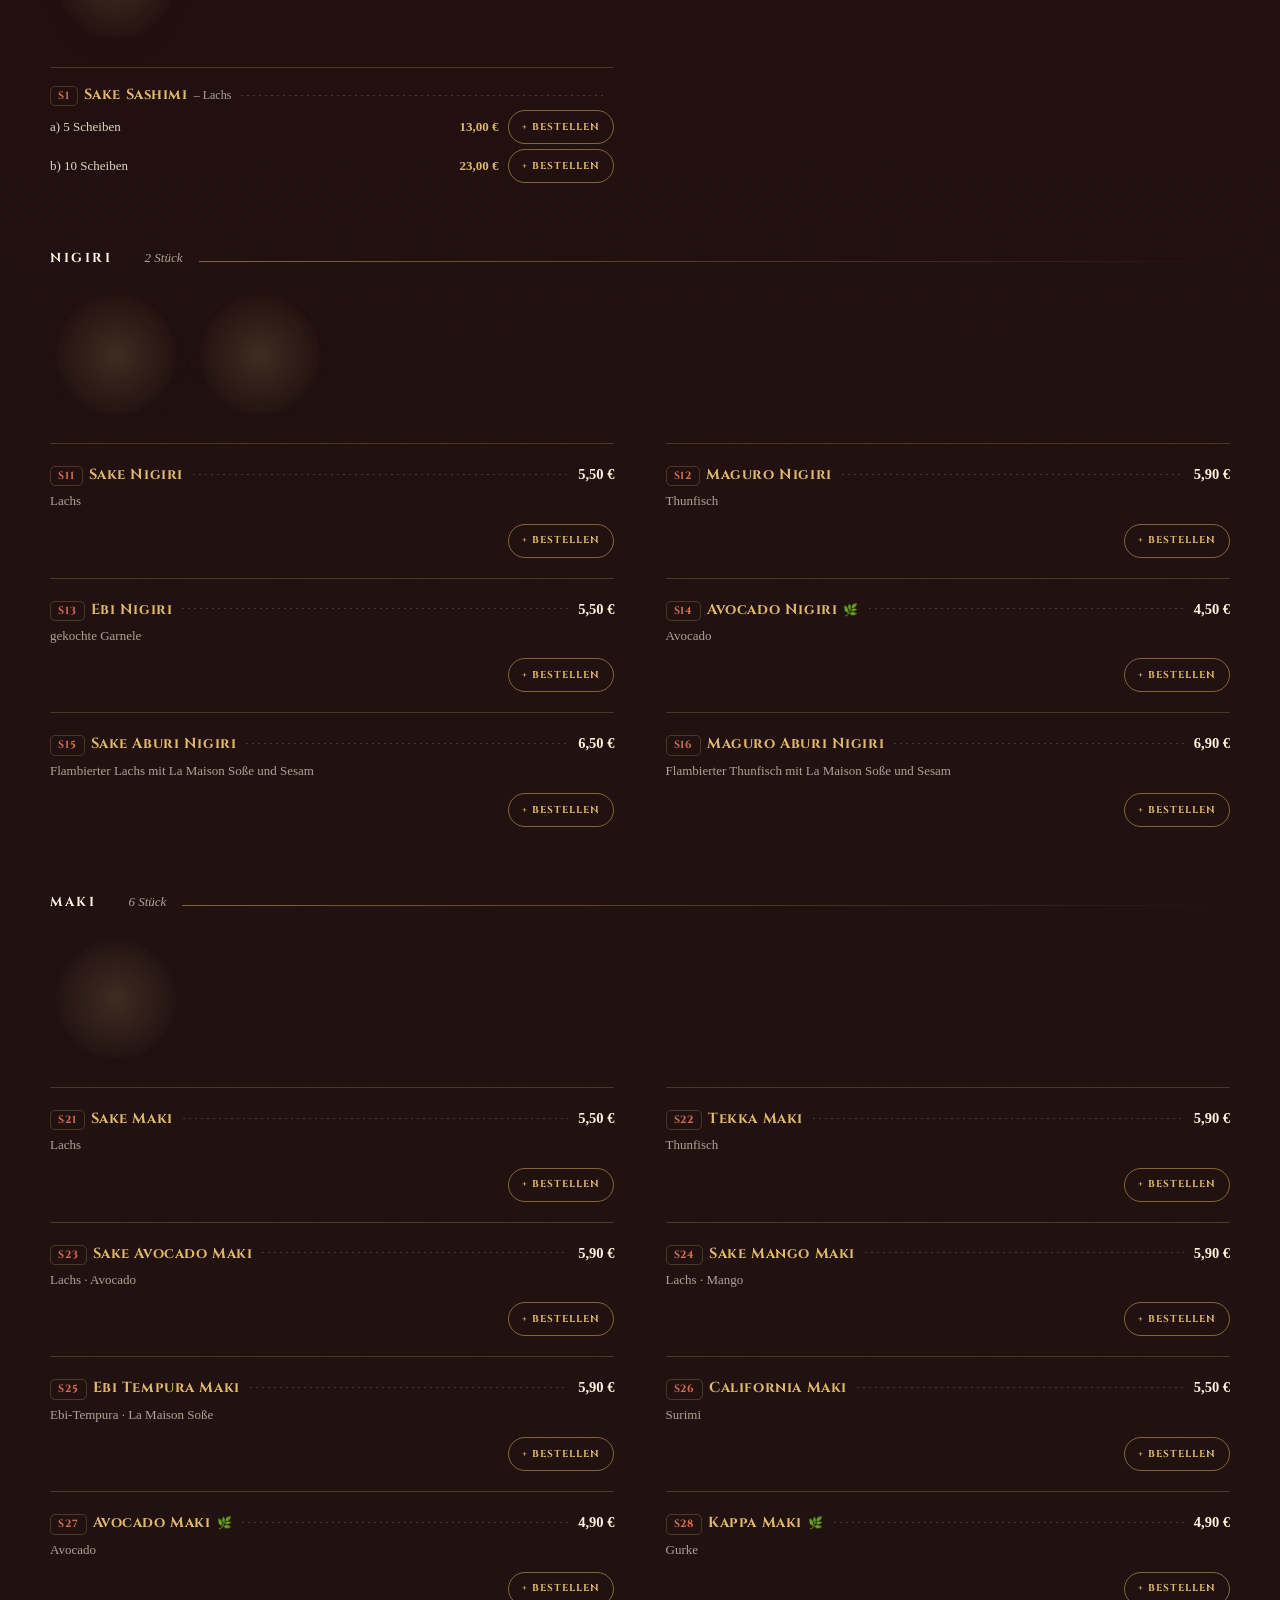
==== commit 0b61c7af: "order" ====
--- a/site/index.html
+++ b/site/index.html
@@ -111,6 +111,7 @@
           <p class="eyebrow">Einfach per WhatsApp</p>
           <h2 class="title">Tisch oder Lieblings&shy;gericht?</h2>
           <p class="lede intro-copy">Senden Sie Ihre Reservierung oder Abholbestellung direkt an uns. Wir melden uns zur Bestätigung per WhatsApp.</p>
+          <p class="booking__whatsapp">WhatsApp <a href="https://wa.me/491739268345">0173 9268345</a></p>
           <figure class="booking__image"><img src="assets/quan-08.jpg" alt="Gedeckter Tisch im La Maison d’Indochine" loading="lazy"></figure>
           <p class="booking__note"><span aria-hidden="true">✓</span> Verbindlich nach unserer Bestätigung</p>
         </div>
@@ -157,6 +158,7 @@
             </fieldset>
             <datalist id="menu-dishes"></datalist>
             <div class="field field--full"><label for="order-note">Hinweise <small>optional</small></label><textarea id="order-note" name="note" rows="3" placeholder="Soße, Schärfegrad, Allergien oder weitere Wünsche"></textarea></div>
+            <div class="order-total" id="order-total"><span>Gesamtsumme <small id="order-total-count">0 Artikel</small></span><strong id="order-total-value">0,00 €</strong></div>
             <button class="btn btn--gold whatsapp-submit" type="submit"><span aria-hidden="true">●</span> Bestellung per WhatsApp senden</button>
           </form>
           <p class="booking__privacy">WhatsApp öffnet mit Ihrer fertigen Nachricht. Erst nach dem Absenden erhält das Restaurant Ihre Anfrage.</p>
@@ -195,6 +197,10 @@
     <a href="#booking" data-booking-mode="reservation"><span aria-hidden="true">◇</span>Tisch reservieren</a>
     <a class="quick-booking__order" href="#booking" data-booking-mode="order"><span aria-hidden="true">●</span>Essen bestellen</a>
   </nav>
+  <aside class="menu-cart" id="menu-cart" aria-live="polite" hidden>
+    <div><small>Ihre Bestellung</small><strong><span id="menu-cart-count">0 Artikel</span> · <span id="menu-cart-total">0,00 €</span></strong></div>
+    <a class="btn btn--gold btn--sm" href="#booking" data-booking-mode="order">Bestellung prüfen</a>
+  </aside>
   <button class="totop" type="button" aria-label="Zum Seitenanfang">↑</button>
   <div class="lightbox" role="dialog" aria-modal="true" aria-label="Bildansicht"><button class="lightbox__close" aria-label="Schließen">×</button><button class="lightbox__prev" aria-label="Vorheriges Bild">‹</button><img src="" alt=""><button class="lightbox__next" aria-label="Nächstes Bild">›</button></div>
   <script src="assets/menu-data.js"></script>
--- a/site/assets/site.css
+++ b/site/assets/site.css
@@ -588,6 +588,16 @@
 .row__price{margin-left:auto;color:var(--cream);font-size:14.5px;font-weight:600;font-variant-numeric:tabular-nums;white-space:nowrap}
 .row__price small{display:block;color:var(--text-dim);font-size:9px;font-weight:400;letter-spacing:.08em;text-align:right;text-transform:uppercase}
 .row__desc{margin:5px 0 0;color:var(--text-dim);font-size:13px;line-height:1.55}
+.row__order{display:flex;justify-content:flex-end;margin-top:12px}
+.menu-add{
+  min-height:34px;padding:7px 13px;border:1px solid var(--line-strong);border-radius:999px;
+  color:var(--gold);font-family:var(--serif);font-size:10px;font-weight:700;letter-spacing:.1em;text-transform:uppercase;
+  transition:background .2s,color .2s,transform .2s,border-color .2s;
+}
+.menu-add:hover,.menu-add:focus-visible{outline:0;background:var(--gold);border-color:var(--gold);color:#291c0b}
+.menu-add:active{transform:scale(.97)}
+.menu-add.is-added{background:#2e8a63;border-color:#55b88b;color:#fff}
+.lunch__copy>.menu-add{margin-top:12px}
 
 /* ---------- Platten & große Bento-Sets ---------- */
 .platter-grid{display:grid;grid-template-columns:repeat(auto-fit,minmax(400px,1fr));gap:clamp(18px,2vw,28px)}
@@ -623,7 +633,7 @@
 
 /* ---------- Varianten, Inhalte, Marker ---------- */
 .variants{display:grid;gap:5px;margin:4px 0 0;padding:0;list-style:none}
-.variants li{display:grid;grid-template-columns:minmax(0,1fr) auto;align-items:baseline;gap:12px;font-size:13px;line-height:1.45}
+.variants li{display:grid;grid-template-columns:minmax(0,1fr) auto auto;align-items:center;gap:10px;font-size:13px;line-height:1.45}
 .variants li span{color:var(--text)}
 .variants li b{color:var(--gold);font-weight:600;font-variant-numeric:tabular-nums;white-space:nowrap}
 .contents{display:grid;gap:10px;margin-top:4px}
@@ -667,6 +677,8 @@
   .row-list{grid-template-columns:1fr}
   .platter__name{padding-right:0}
   .platter__price{position:static;text-align:left;margin-top:4px}
+  .variants li{grid-template-columns:minmax(0,1fr) auto}
+  .variants .menu-add{grid-column:1/-1;justify-self:end}
 }
 
 
@@ -869,8 +881,22 @@
 .quick-booking a+a{border-left:1px solid var(--line)}
 .quick-booking__order{background:linear-gradient(135deg,var(--gold),var(--gold-deep));color:#291c0b!important}
 .quick-booking__order span{color:#176b45}
+.has-menu-cart .quick-booking{opacity:0;pointer-events:none;transform:translateY(18px);animation:none}
 @keyframes quick-booking-in{from{opacity:0;transform:translateY(18px)}to{opacity:1;transform:none}}
 @media (prefers-reduced-motion:reduce){.quick-booking{animation-delay:0s!important}}
+
+.menu-cart{
+  position:fixed;left:50%;bottom:max(18px,env(safe-area-inset-bottom));z-index:80;
+  display:flex;align-items:center;justify-content:space-between;gap:28px;width:min(620px,calc(100% - 36px));padding:10px 11px 10px 22px;
+  border:1px solid var(--line-strong);border-radius:999px;background:rgba(6,31,29,.97);box-shadow:0 18px 48px rgba(0,0,0,.55);backdrop-filter:blur(12px);
+  transform:translateX(-50%);animation:cart-in .3s cubic-bezier(.2,.8,.2,1) both;
+}
+.menu-cart[hidden]{display:none}
+.menu-cart div{display:grid;gap:2px;min-width:0}
+.menu-cart small{color:var(--text-dim);font-size:10px;letter-spacing:.14em;text-transform:uppercase}
+.menu-cart strong{color:var(--gold);font-family:var(--serif);font-size:16px;font-variant-numeric:tabular-nums;white-space:nowrap}
+.menu-cart .btn{flex:none;min-height:42px;padding:10px 18px}
+@keyframes cart-in{from{opacity:0;transform:translate(-50%,14px)}to{opacity:1;transform:translate(-50%,0)}}
 
 /* Zum Seitenanfang */
 .totop{
@@ -931,6 +957,8 @@
 .booking__grid{display:grid;grid-template-columns:minmax(0,.8fr) minmax(520px,1.2fr);gap:clamp(36px,6vw,84px);align-items:start}
 .booking__intro{position:sticky;top:calc(var(--nav-h) + 30px)}
 .booking__intro .lede{color:rgba(240,250,245,.78)}
+.booking__whatsapp{margin-top:18px;color:var(--celadon);font-family:var(--serif);font-size:13px;letter-spacing:.12em;text-transform:uppercase}
+.booking__whatsapp a{margin-left:8px;color:var(--gold);font-size:17px;letter-spacing:.04em;border-bottom:1px solid var(--line-strong)}
 .booking__image{
   margin:clamp(28px,4vw,44px) 0 0;overflow:hidden;border-radius:2px 72px 2px 2px;
   border:1px solid var(--line-strong);box-shadow:0 24px 54px rgba(0,0,0,.34);
@@ -971,6 +999,10 @@
 .order-remove{display:grid;place-items:center;width:38px;height:47px;border:1px solid var(--line);border-radius:10px;color:var(--text-dim);font-size:24px;line-height:1;transition:border-color .2s,color .2s}
 .order-remove:hover{border-color:var(--amber);color:var(--cream)}
 .order-add{margin-top:14px;padding:8px 0;color:var(--gold);font-family:var(--serif);font-size:11px;font-weight:700;letter-spacing:.14em;text-transform:uppercase;border-bottom:1px solid var(--line-strong)}
+.order-total{display:flex;align-items:center;justify-content:space-between;gap:20px;margin-top:22px;padding:16px 0;border-block:1px solid var(--line-strong)}
+.order-total>span{color:var(--cream);font-family:var(--serif);font-size:13px;font-weight:700;letter-spacing:.12em;text-transform:uppercase}
+.order-total small{display:block;margin-top:3px;color:var(--text-dim);font-family:var(--body);font-size:11px;font-weight:400;letter-spacing:.02em;text-transform:none}
+.order-total strong{color:var(--gold);font-family:var(--display);font-size:27px;font-variant-numeric:tabular-nums;white-space:nowrap}
 .whatsapp-submit{width:100%;margin-top:24px;white-space:normal;text-align:center}
 .whatsapp-submit span{color:#176b45;font-size:16px;text-shadow:0 0 0 #176b45}
 .booking__privacy{margin:0;padding:0 clamp(24px,4vw,42px) 26px;color:var(--text-dim);font-size:12px;line-height:1.55;text-align:center}
@@ -1038,6 +1070,9 @@
   body{padding-bottom:calc(72px + env(safe-area-inset-bottom))}
   .quick-booking{right:10px;left:10px;bottom:max(10px,env(safe-area-inset-bottom));display:grid;grid-template-columns:1fr 1fr}
   .quick-booking a{min-width:0;min-height:54px;padding:0 10px;font-size:10.5px;letter-spacing:.08em;text-align:center}
+  .menu-cart{bottom:max(8px,env(safe-area-inset-bottom));width:calc(100% - 16px);gap:10px;padding:8px 8px 8px 15px}
+  .menu-cart strong{font-size:14px}
+  .menu-cart .btn{padding:9px 13px;font-size:9.5px;letter-spacing:.07em}
   .totop{right:14px;bottom:calc(82px + env(safe-area-inset-bottom))}
   :root{--nav-h:68px}
   .hero{padding-top:calc(var(--nav-h) + 40px)}
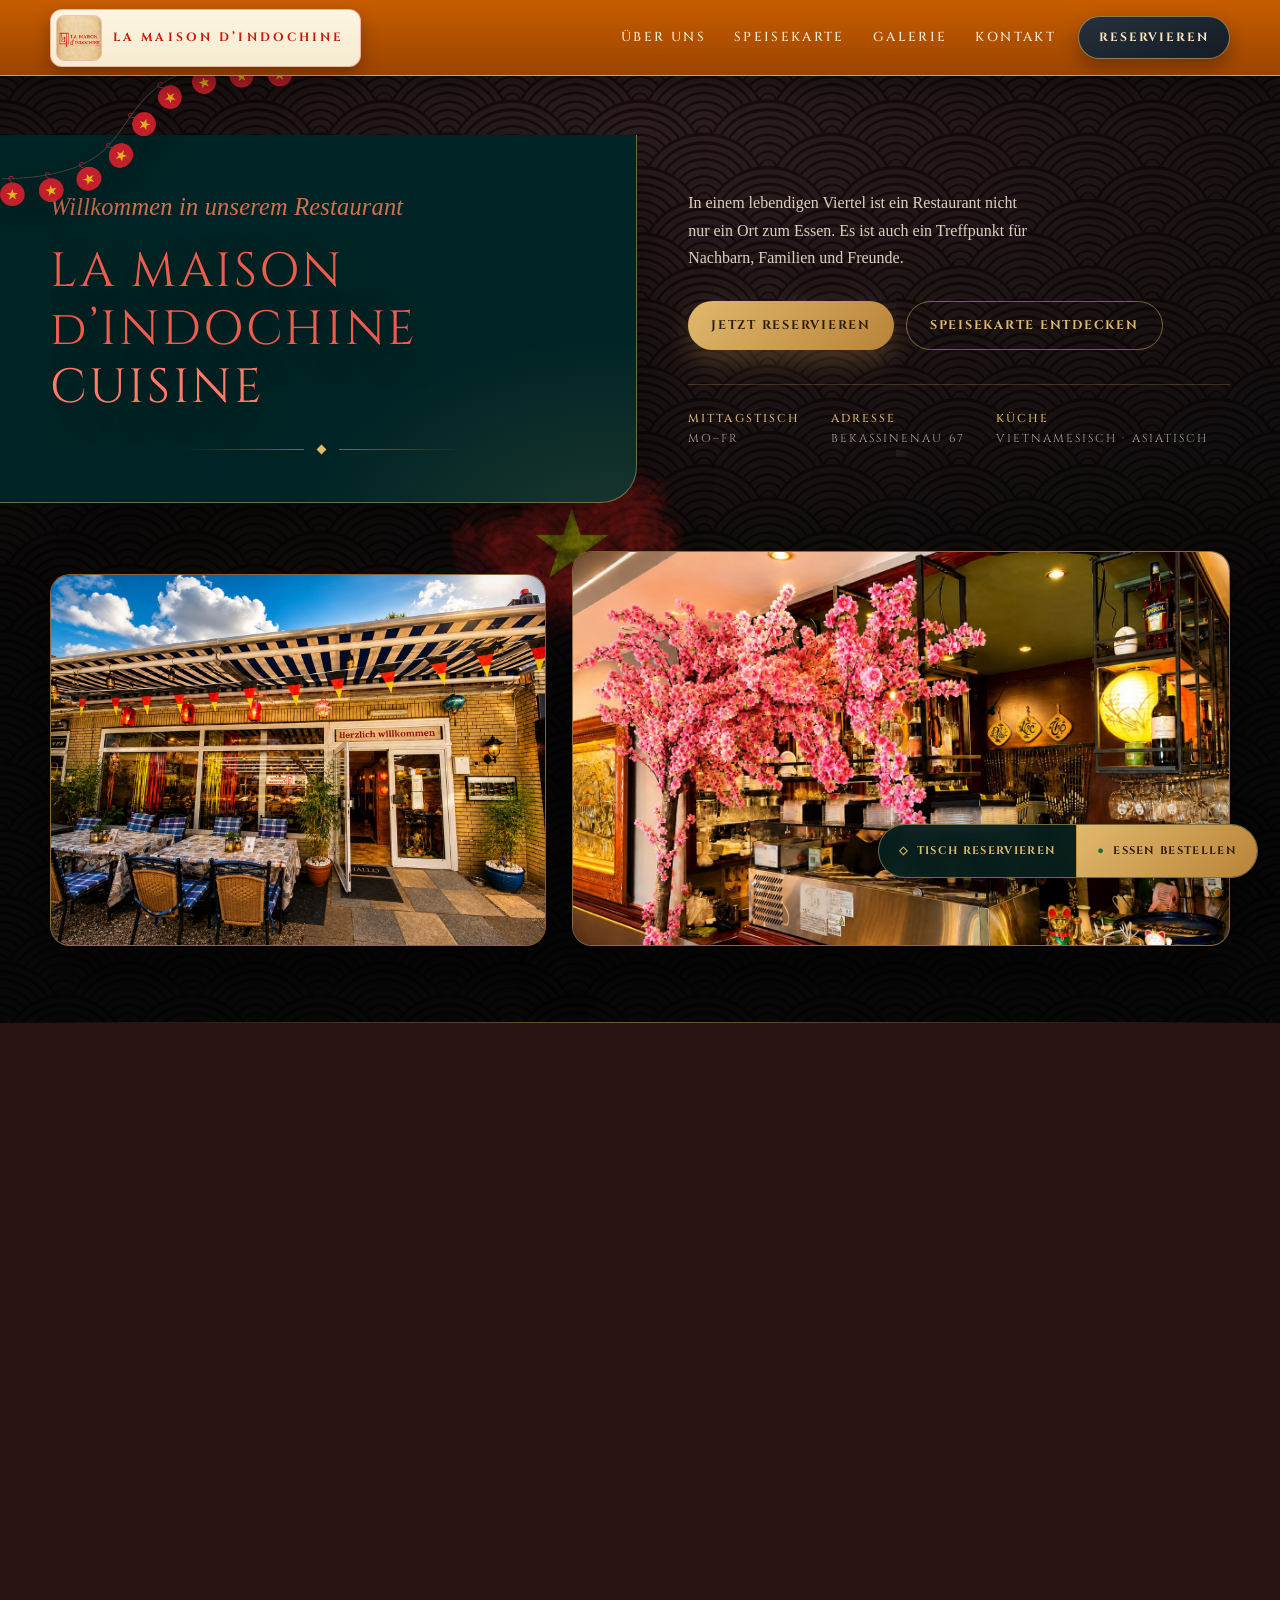
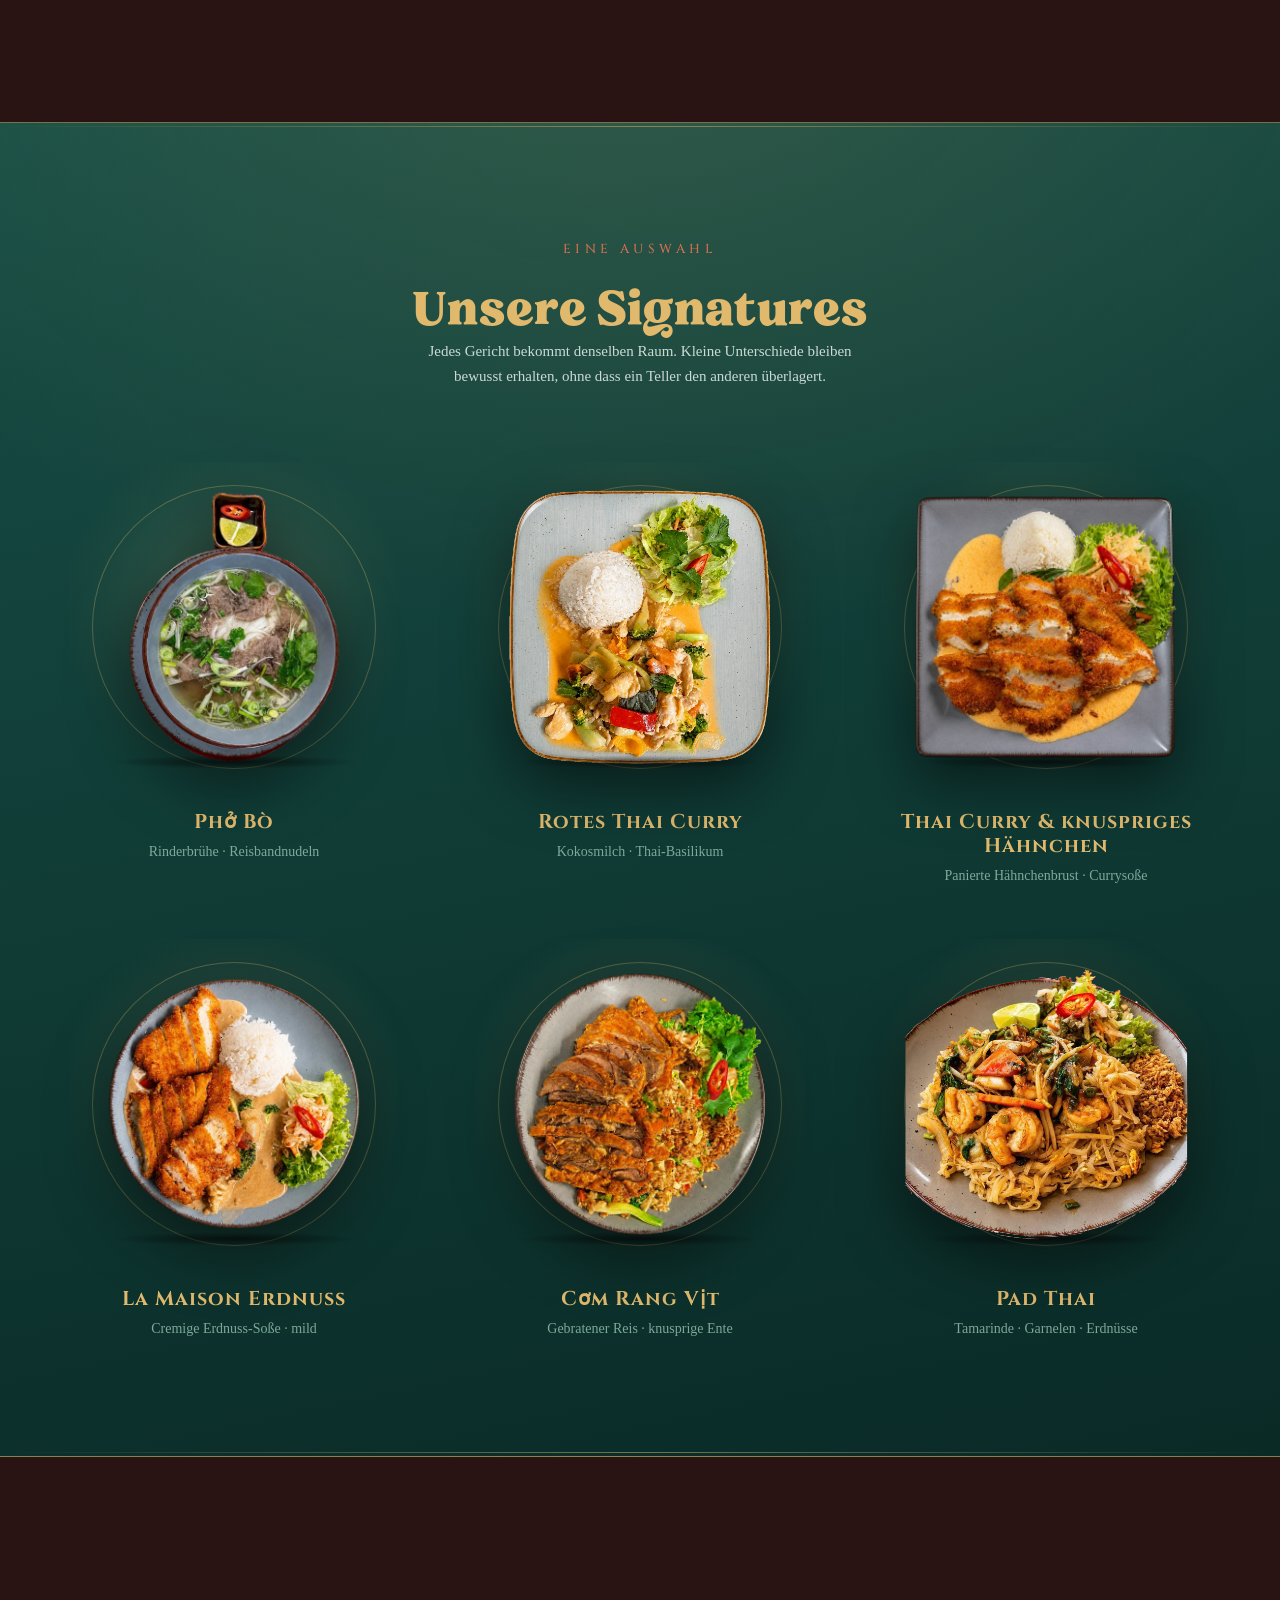
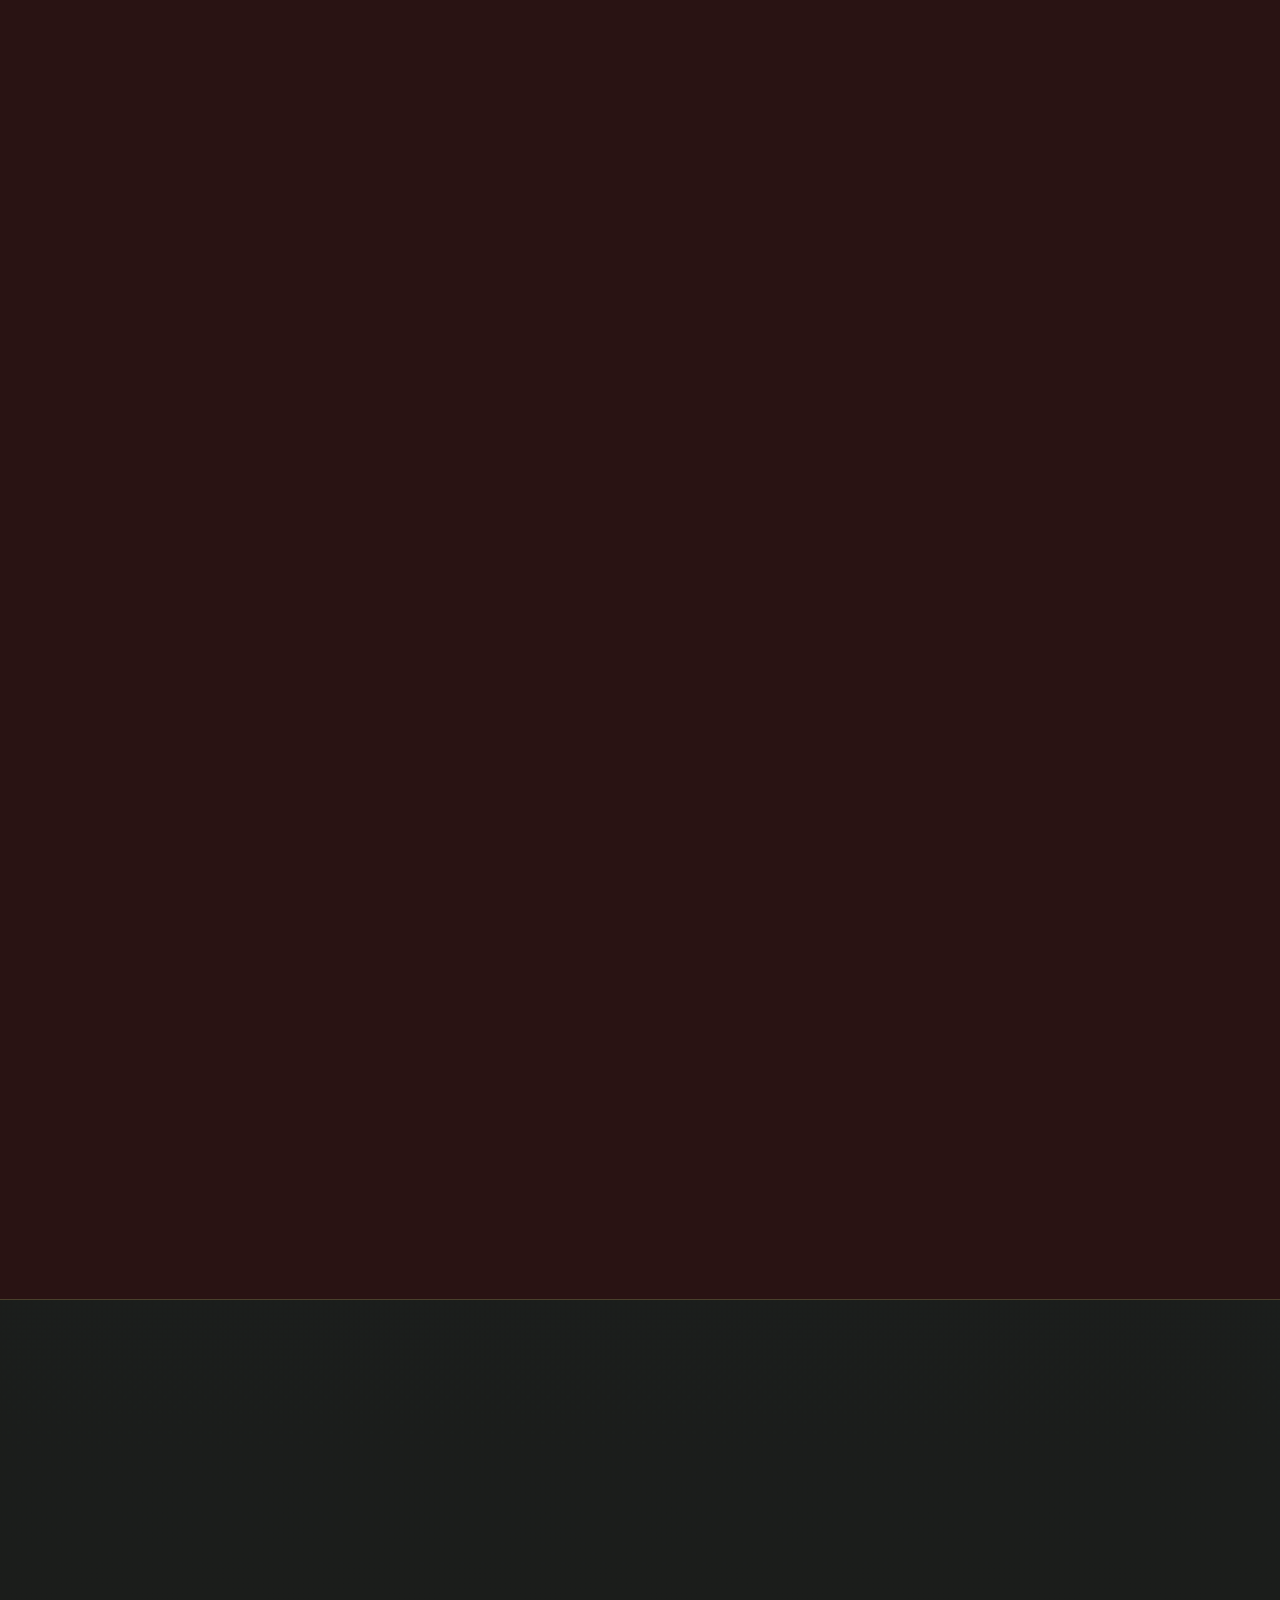
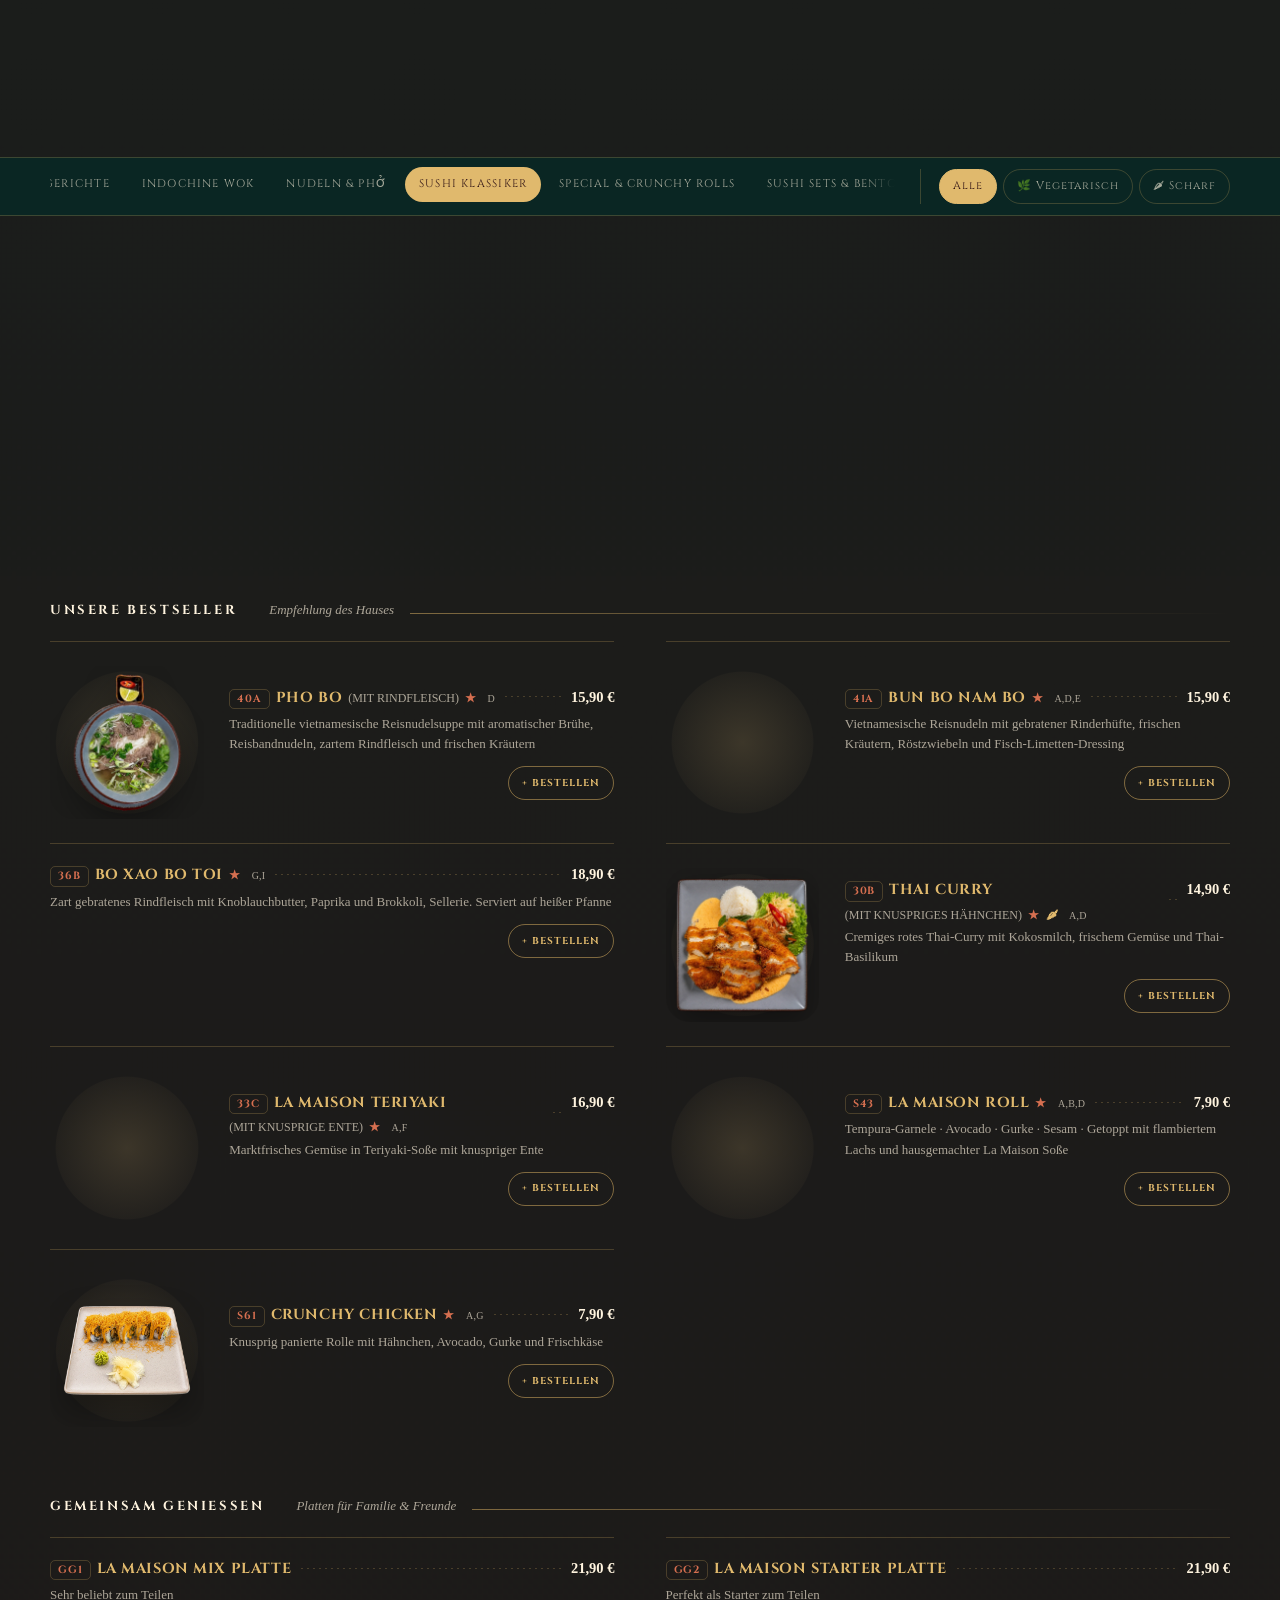
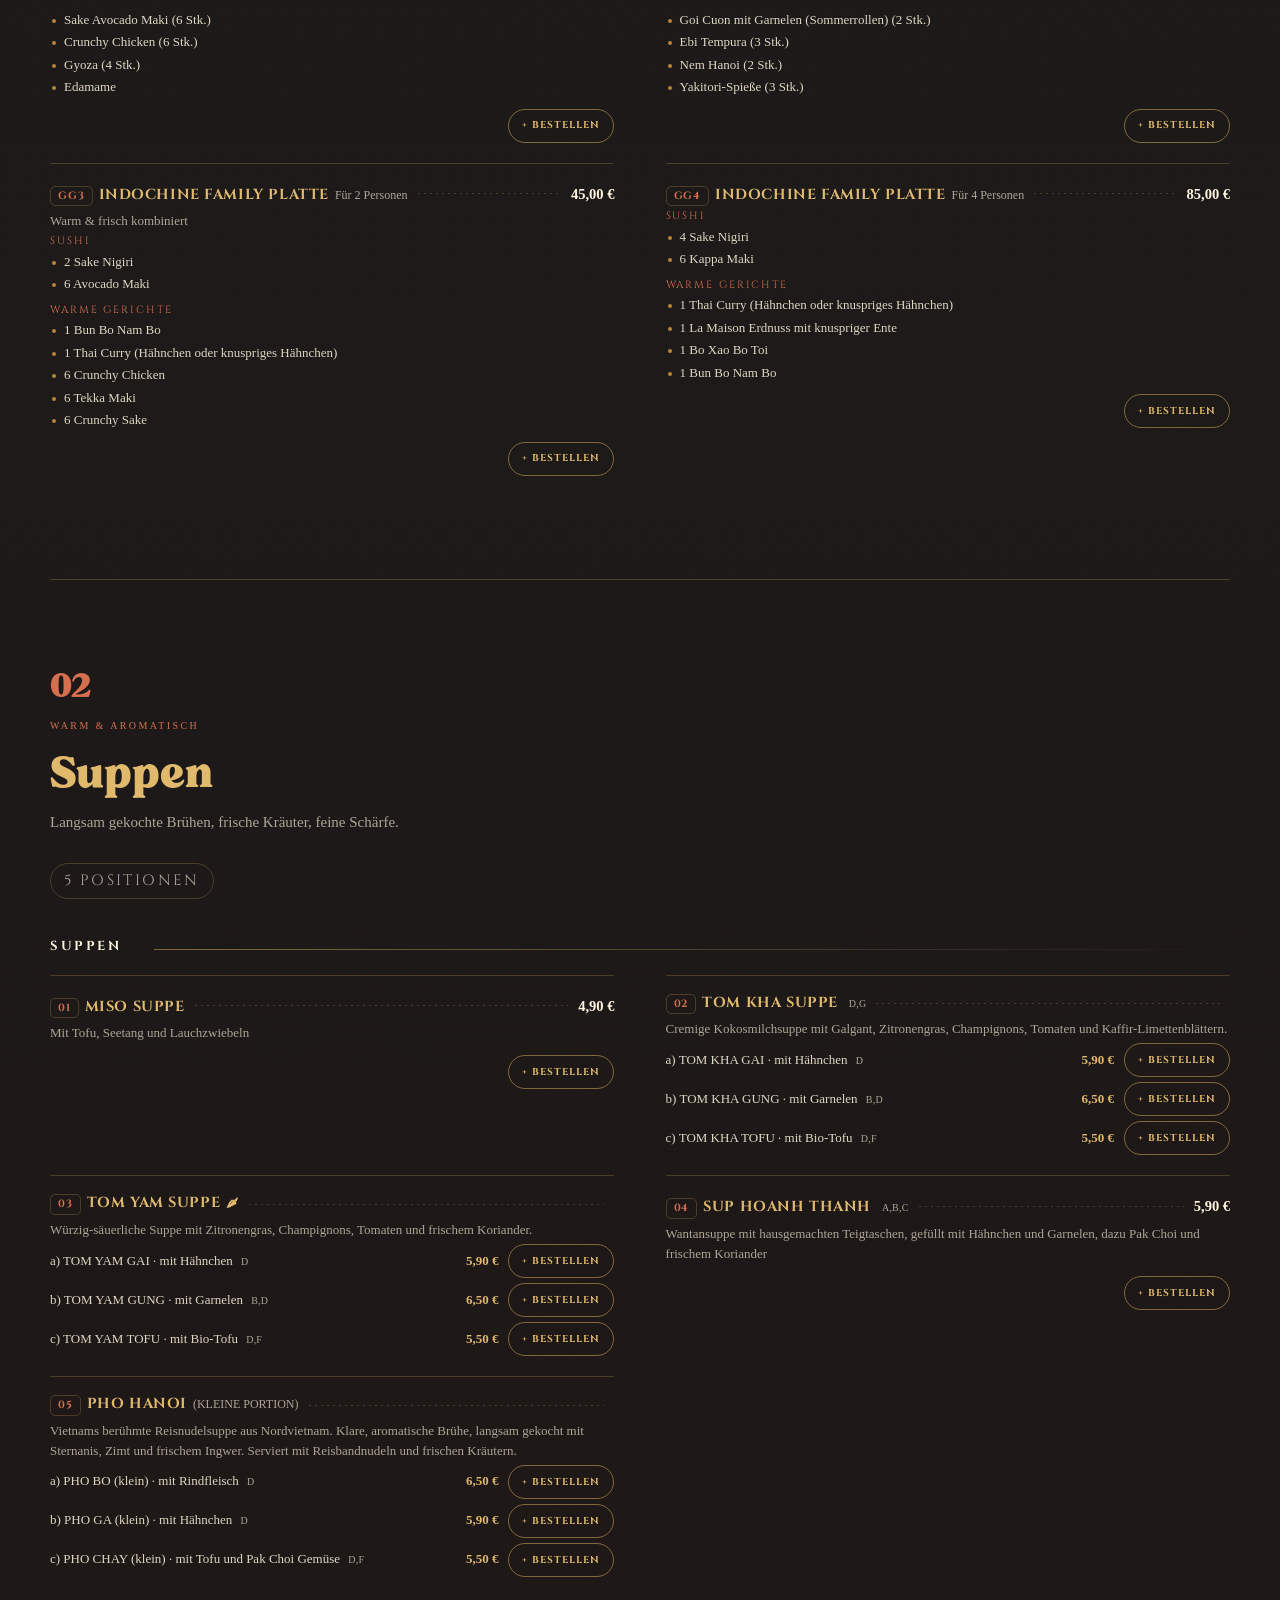
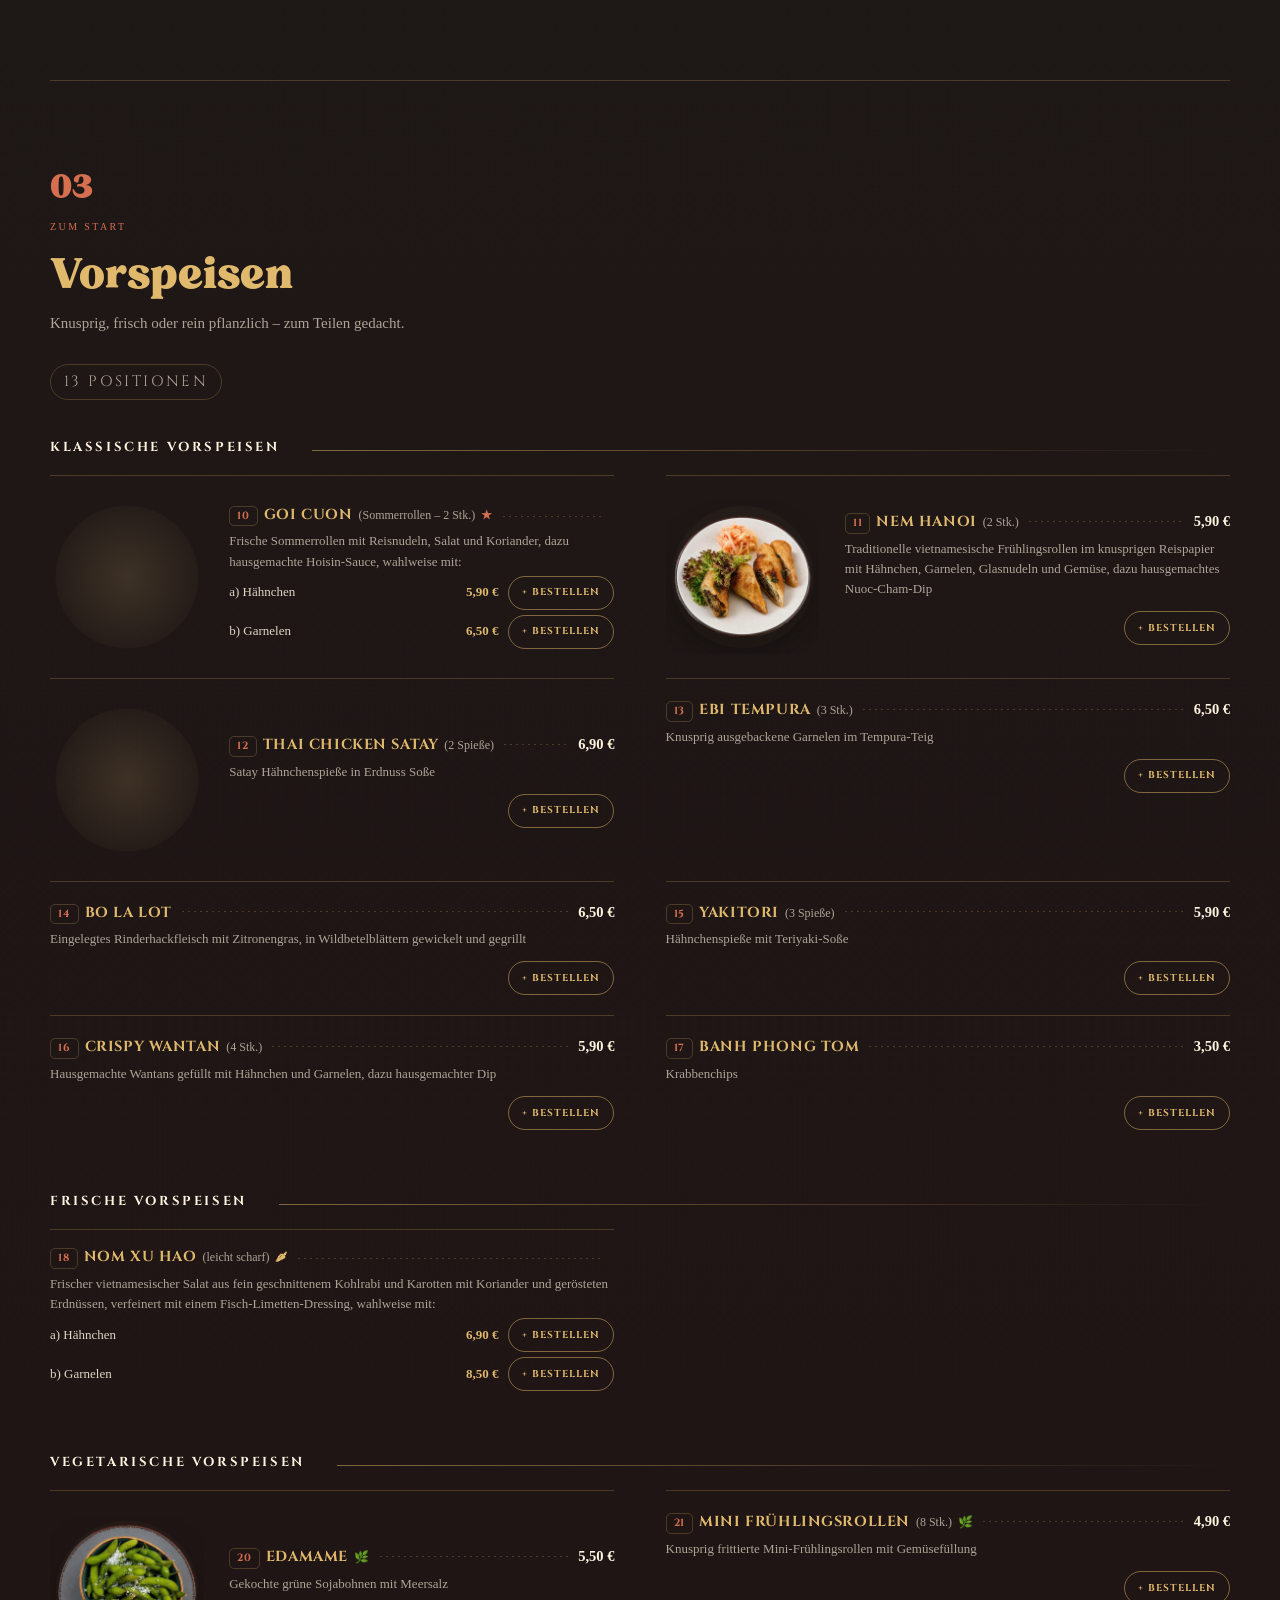
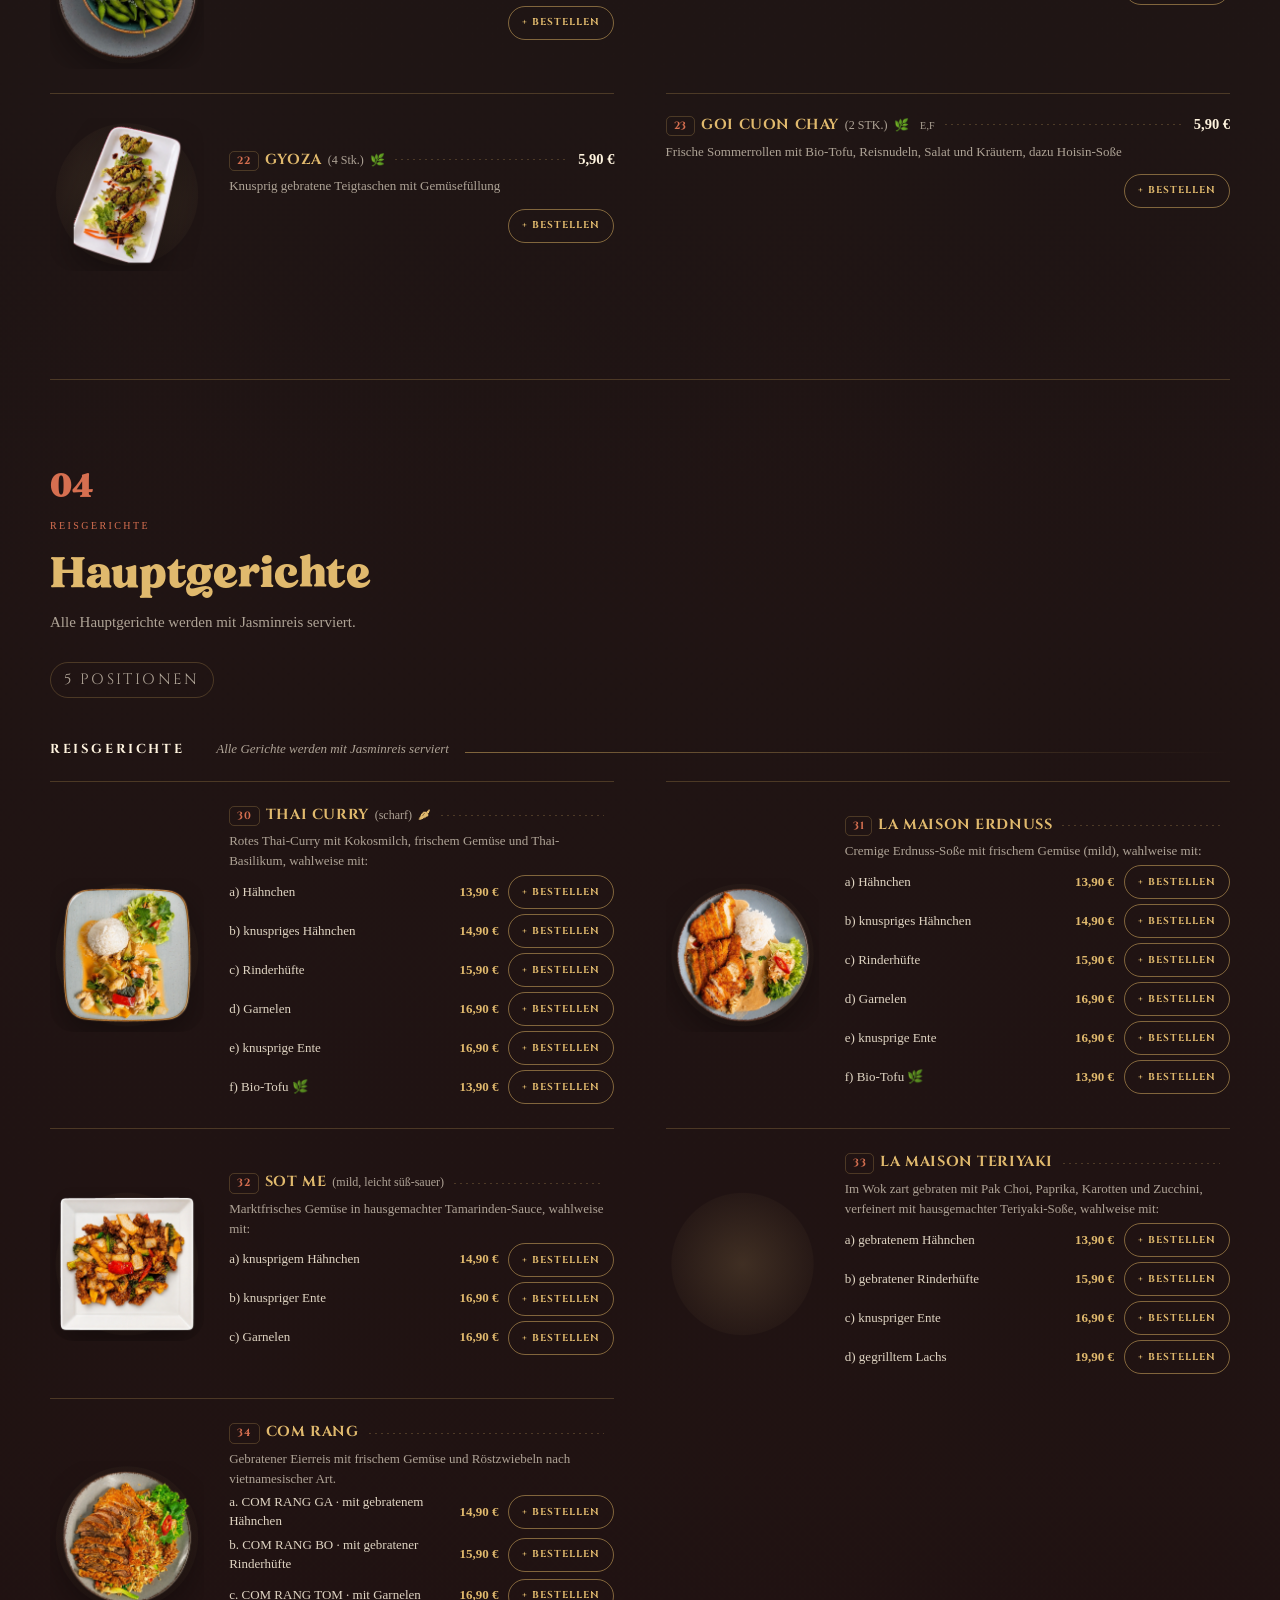
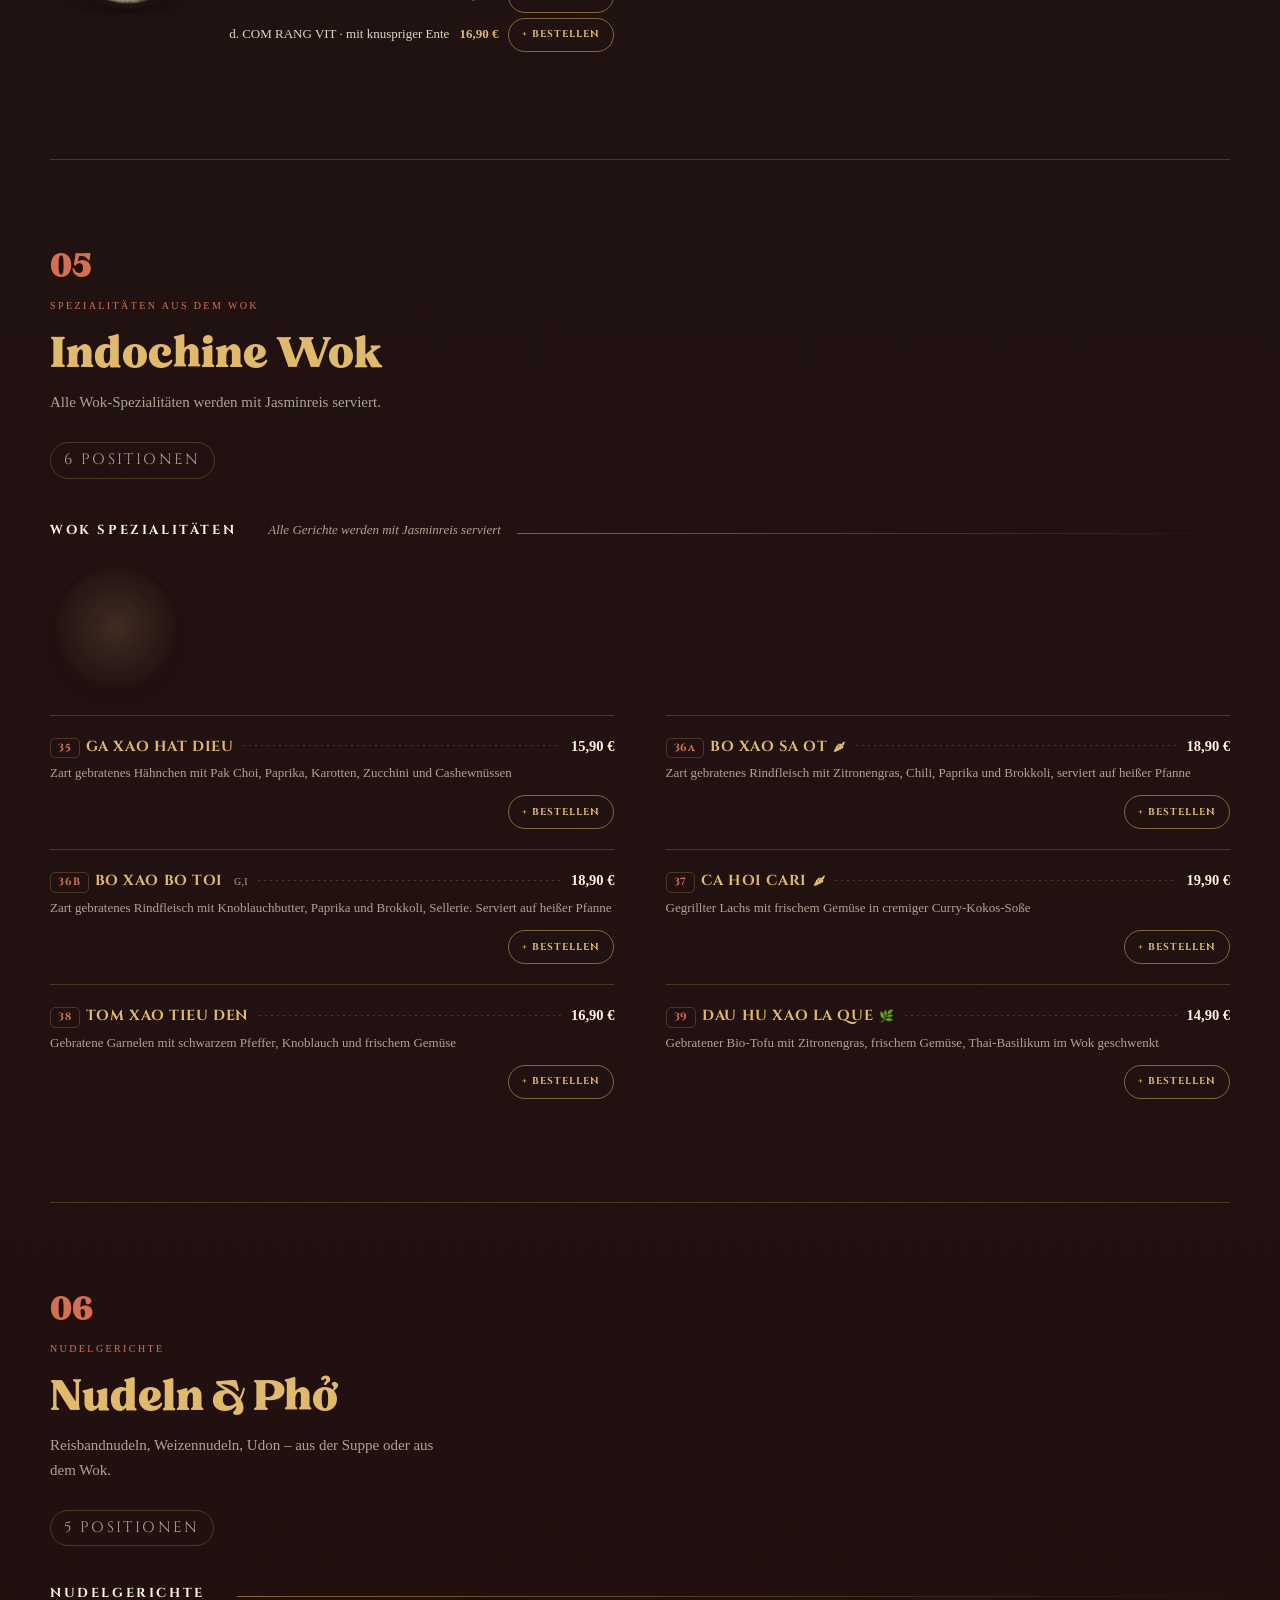
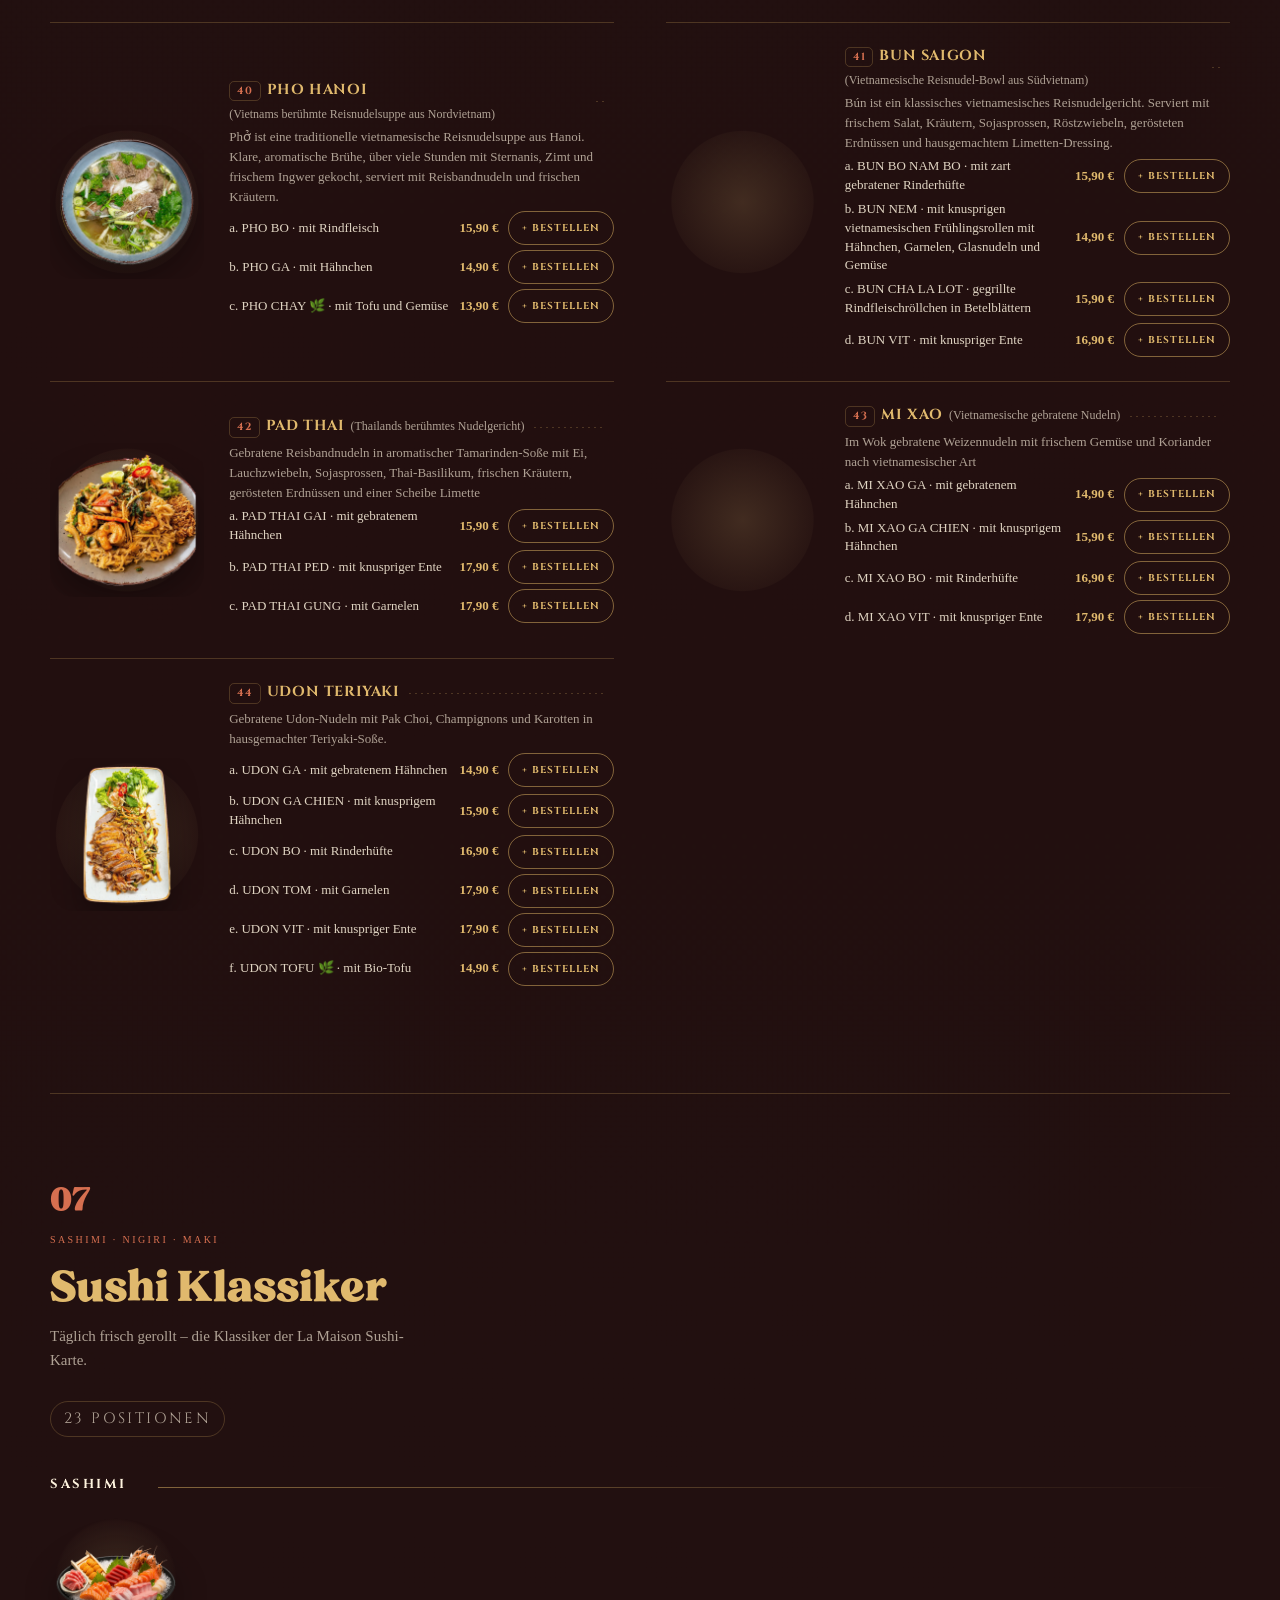
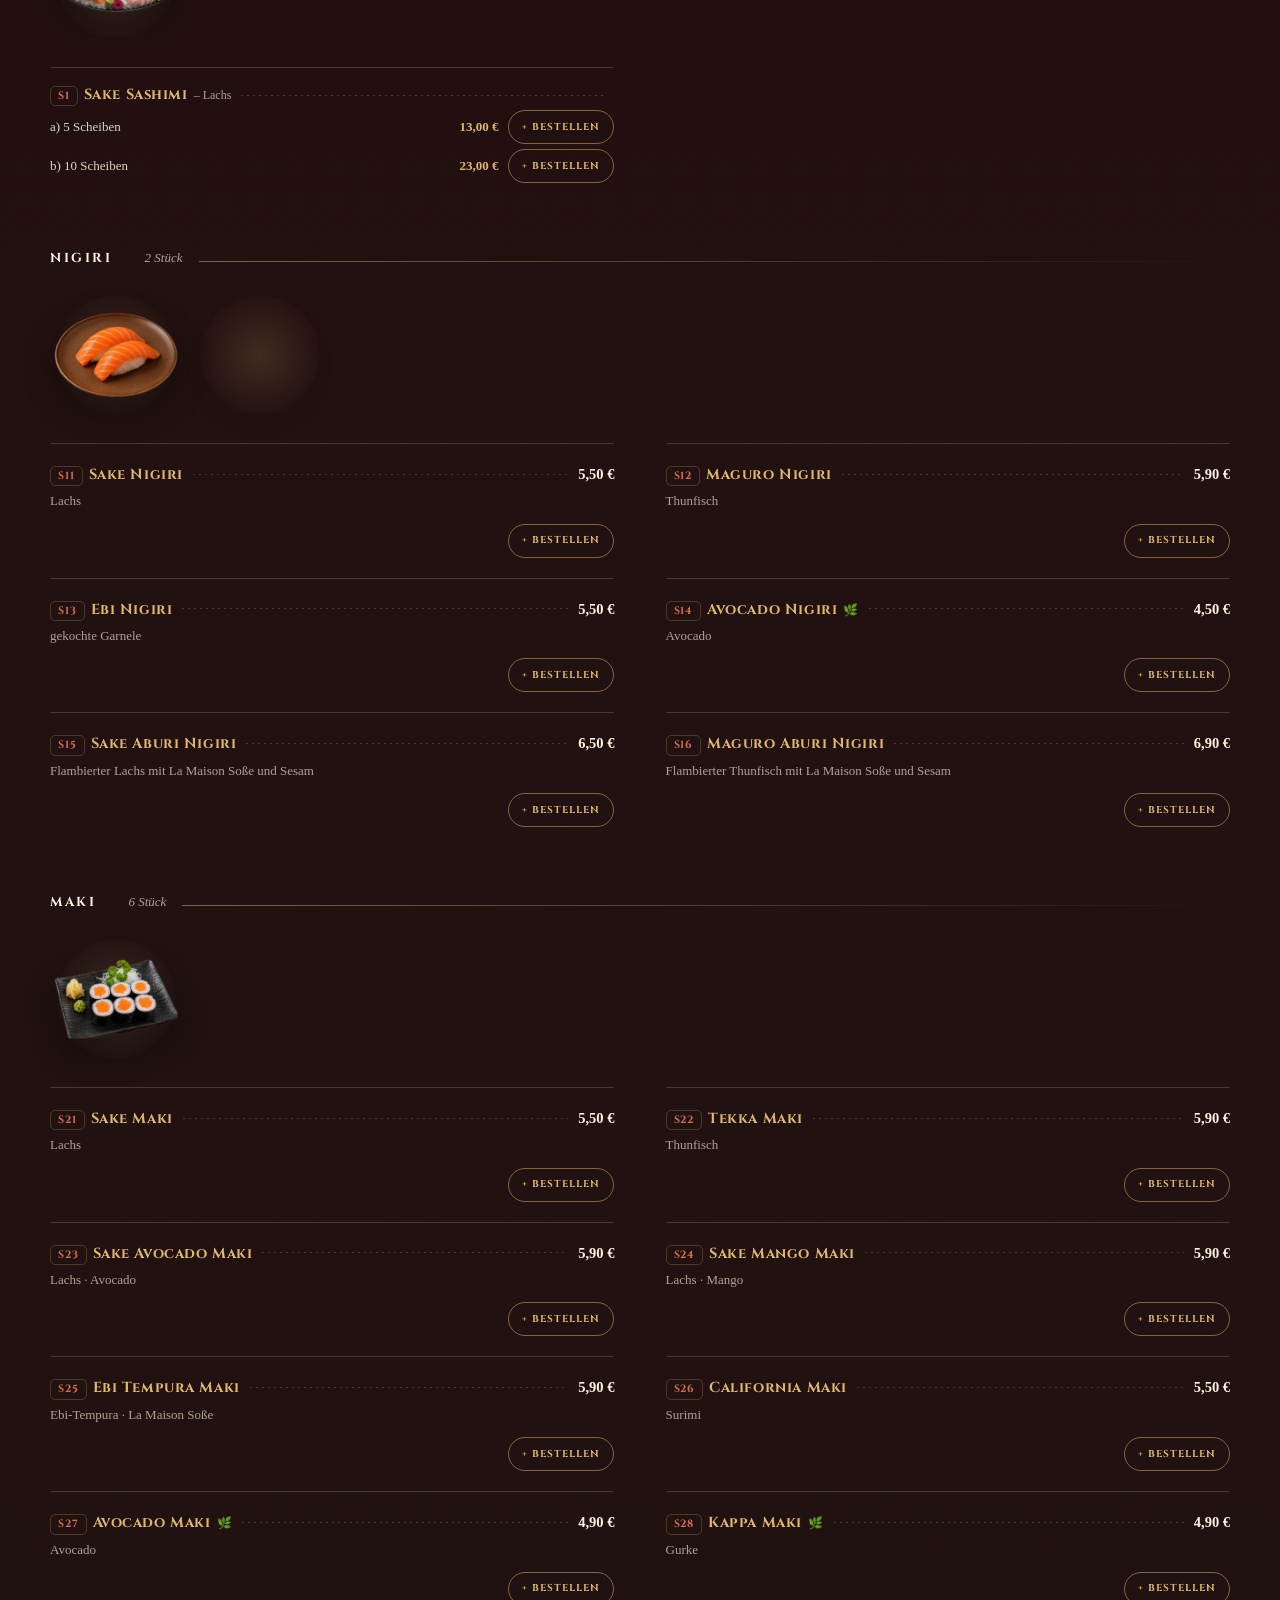
==== commit 320de04c: "update time oder" ====
--- a/site/index.html
+++ b/site/index.html
@@ -130,7 +130,7 @@
             </div>
             <div class="form__row form__row--three">
               <div class="field"><label for="reservation-date">Datum</label><input id="reservation-date" name="date" type="date" required></div>
-              <div class="field"><label for="reservation-time">Uhrzeit</label><input id="reservation-time" name="time" type="time" step="900" required></div>
+              <div class="field"><label for="reservation-time">Uhrzeit</label><input id="reservation-time" name="time" type="time" step="60" required></div>
               <div class="field"><label for="reservation-guests">Personen</label><input id="reservation-guests" name="guests" type="number" min="1" max="30" inputmode="numeric" required value="2"></div>
             </div>
             <div class="field field--full"><label for="reservation-note">Wünsche <small>optional</small></label><textarea id="reservation-note" name="note" rows="3" placeholder="Kinderstuhl, Allergien oder weitere Wünsche"></textarea></div>
@@ -145,7 +145,7 @@
             </div>
             <div class="form__row">
               <div class="field"><label for="order-date">Abholdatum</label><input id="order-date" name="date" type="date" required></div>
-              <div class="field"><label for="order-time">Abholzeit</label><input id="order-time" name="time" type="time" step="900" required></div>
+              <div class="field"><label for="order-time">Abholzeit</label><input id="order-time" name="time" type="time" step="60" required></div>
             </div>
             <fieldset class="order-items">
               <legend>Ihre Bestellung</legend>
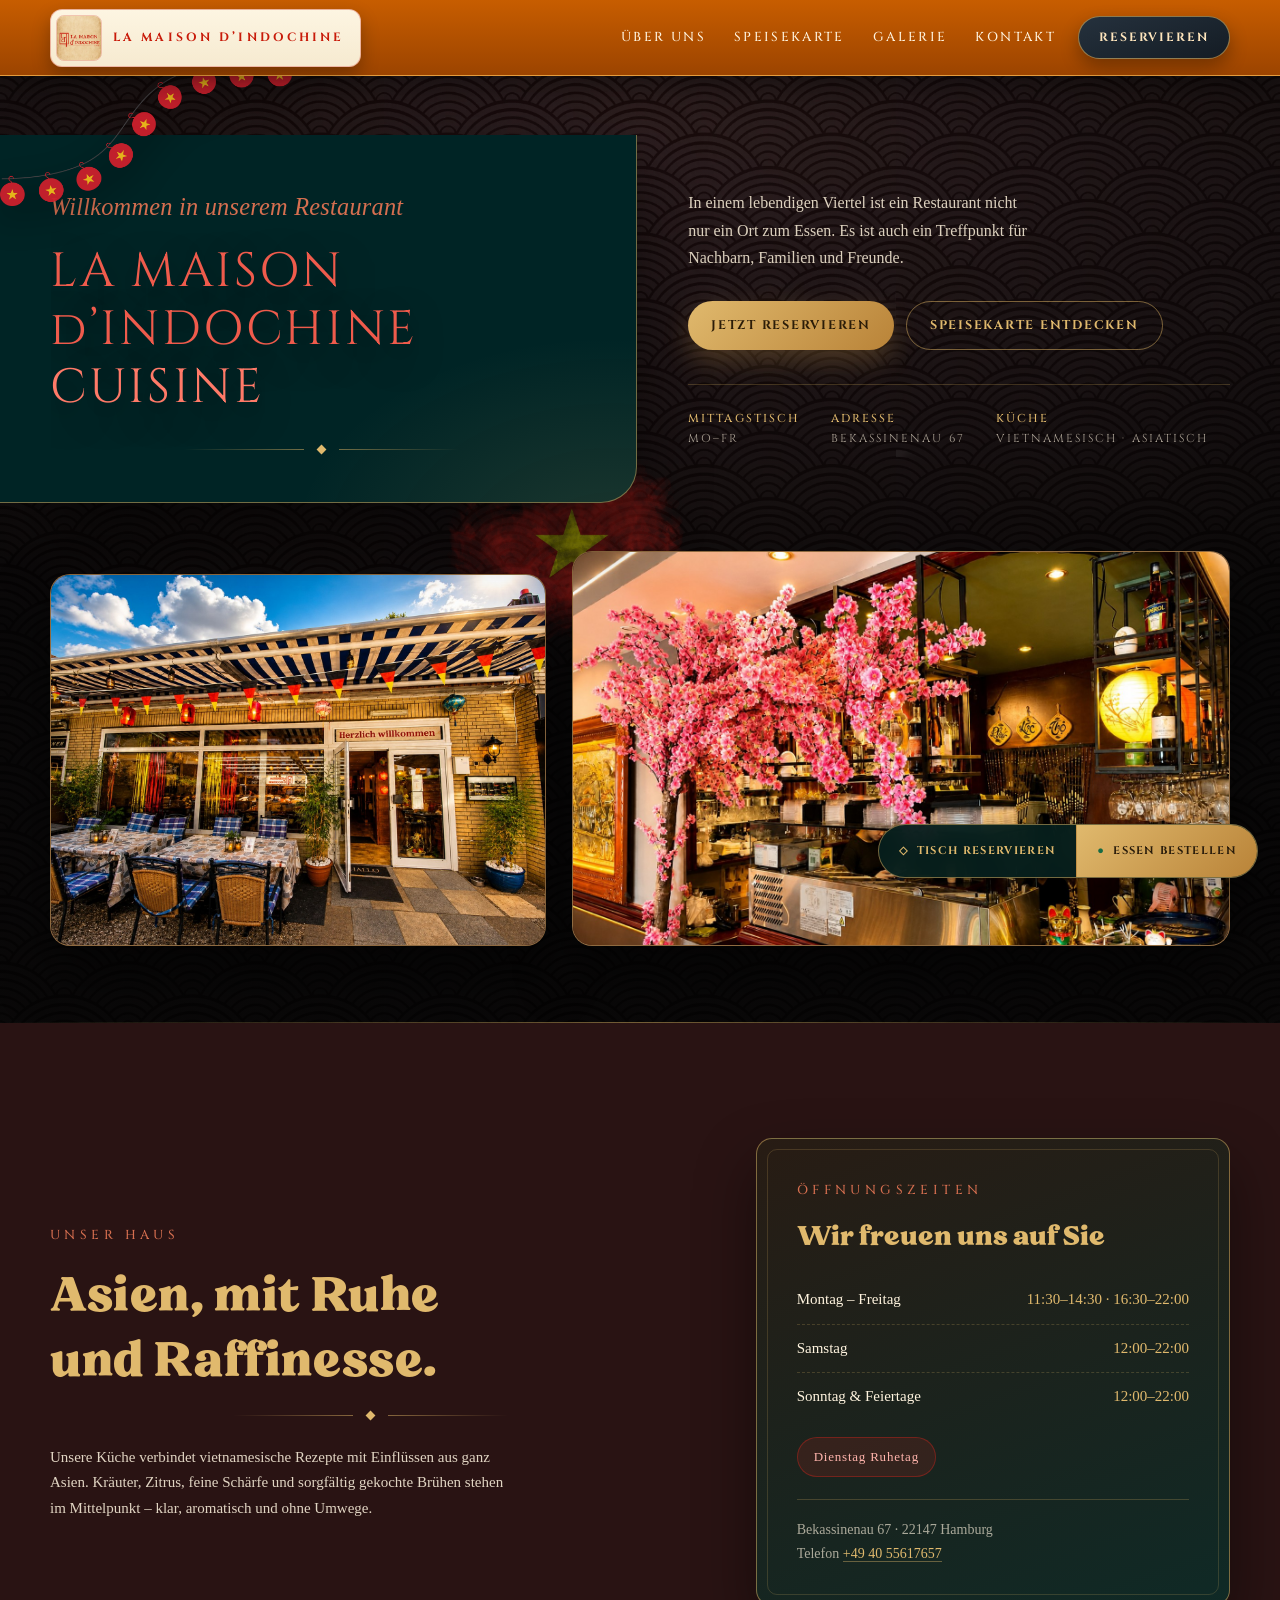
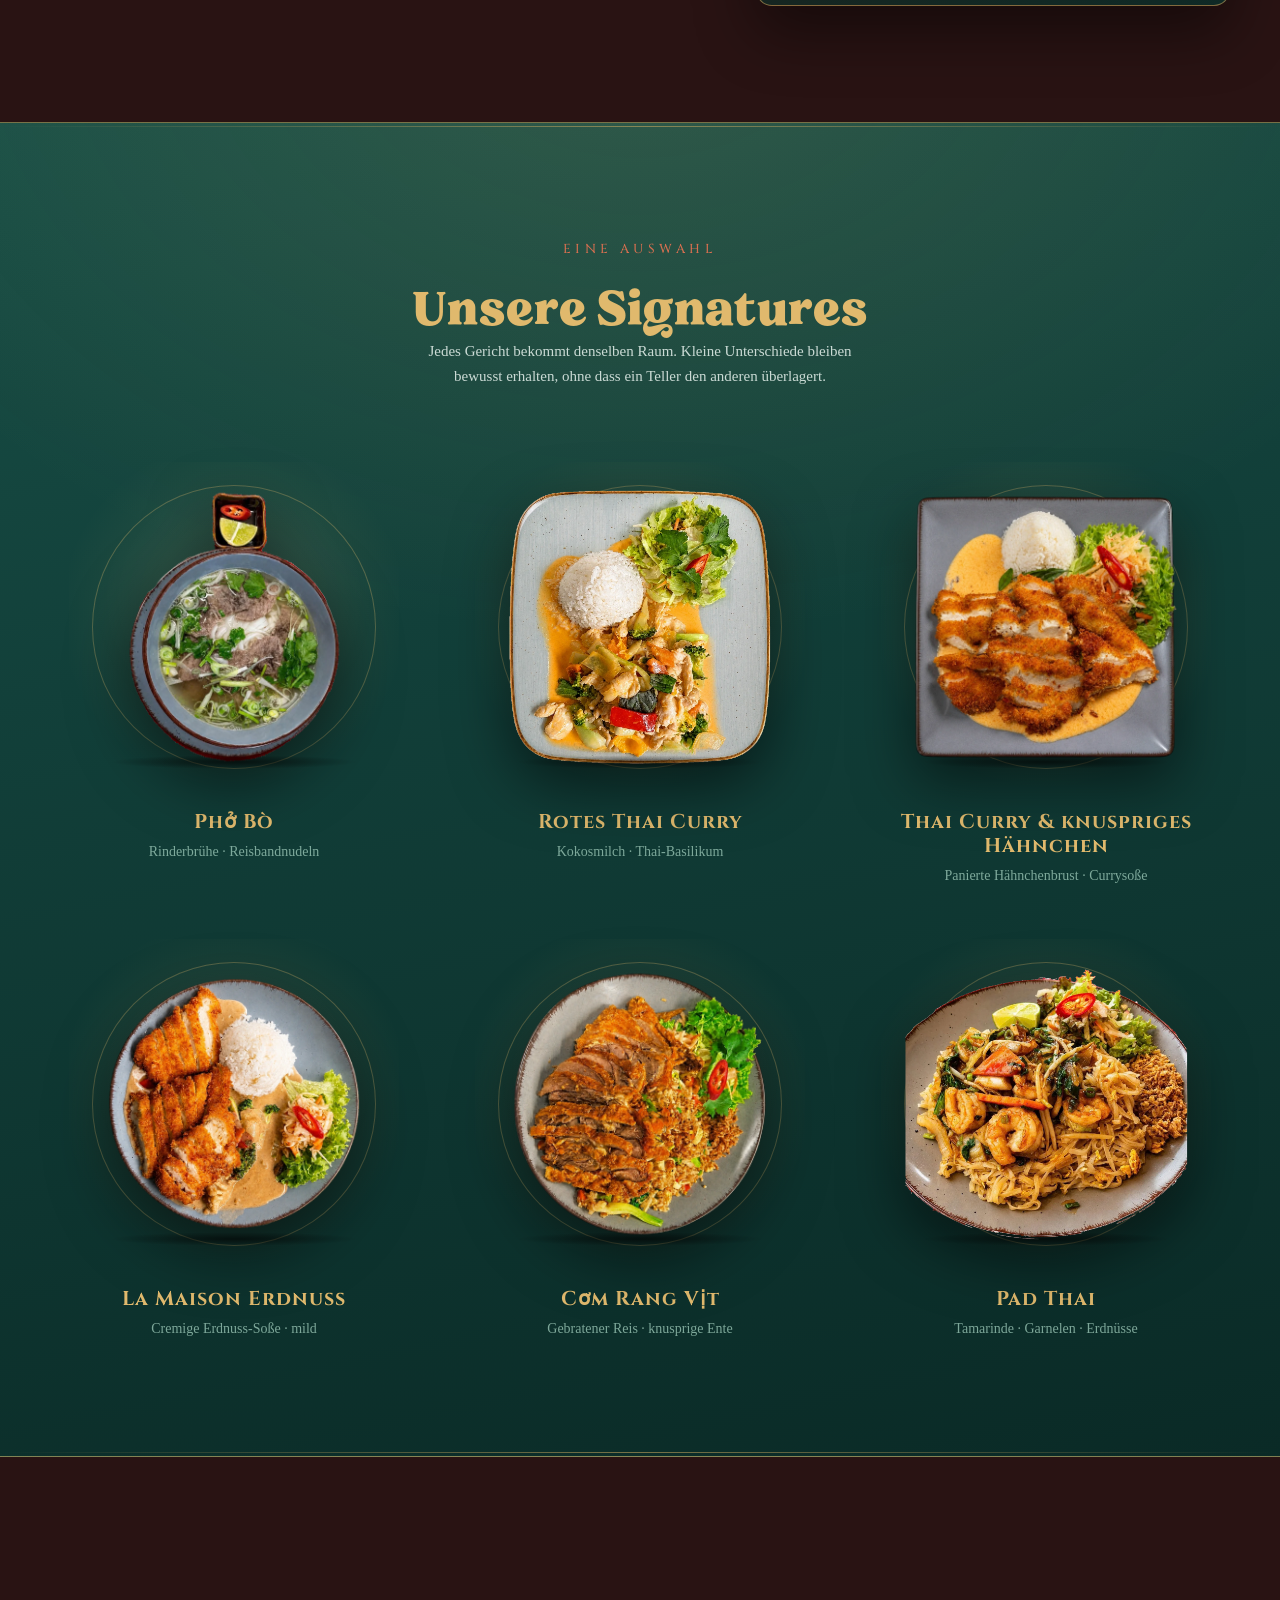
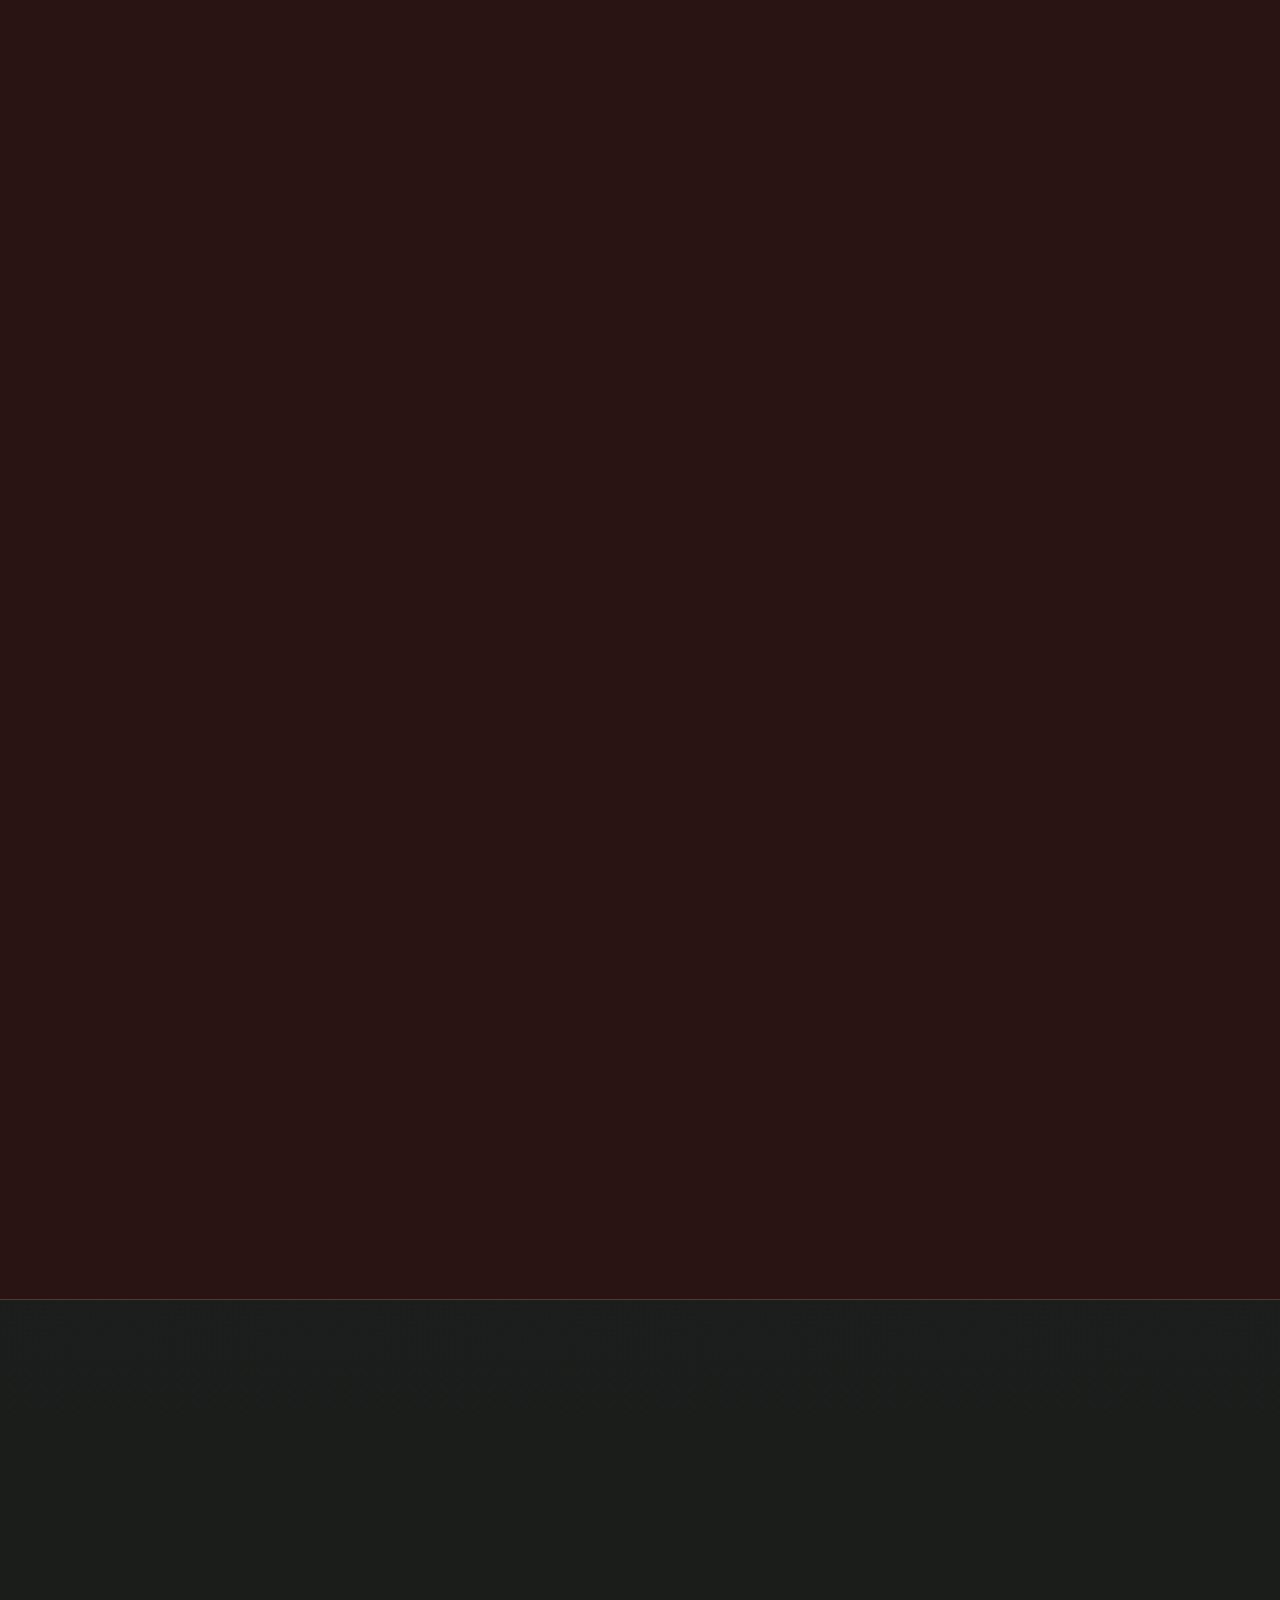
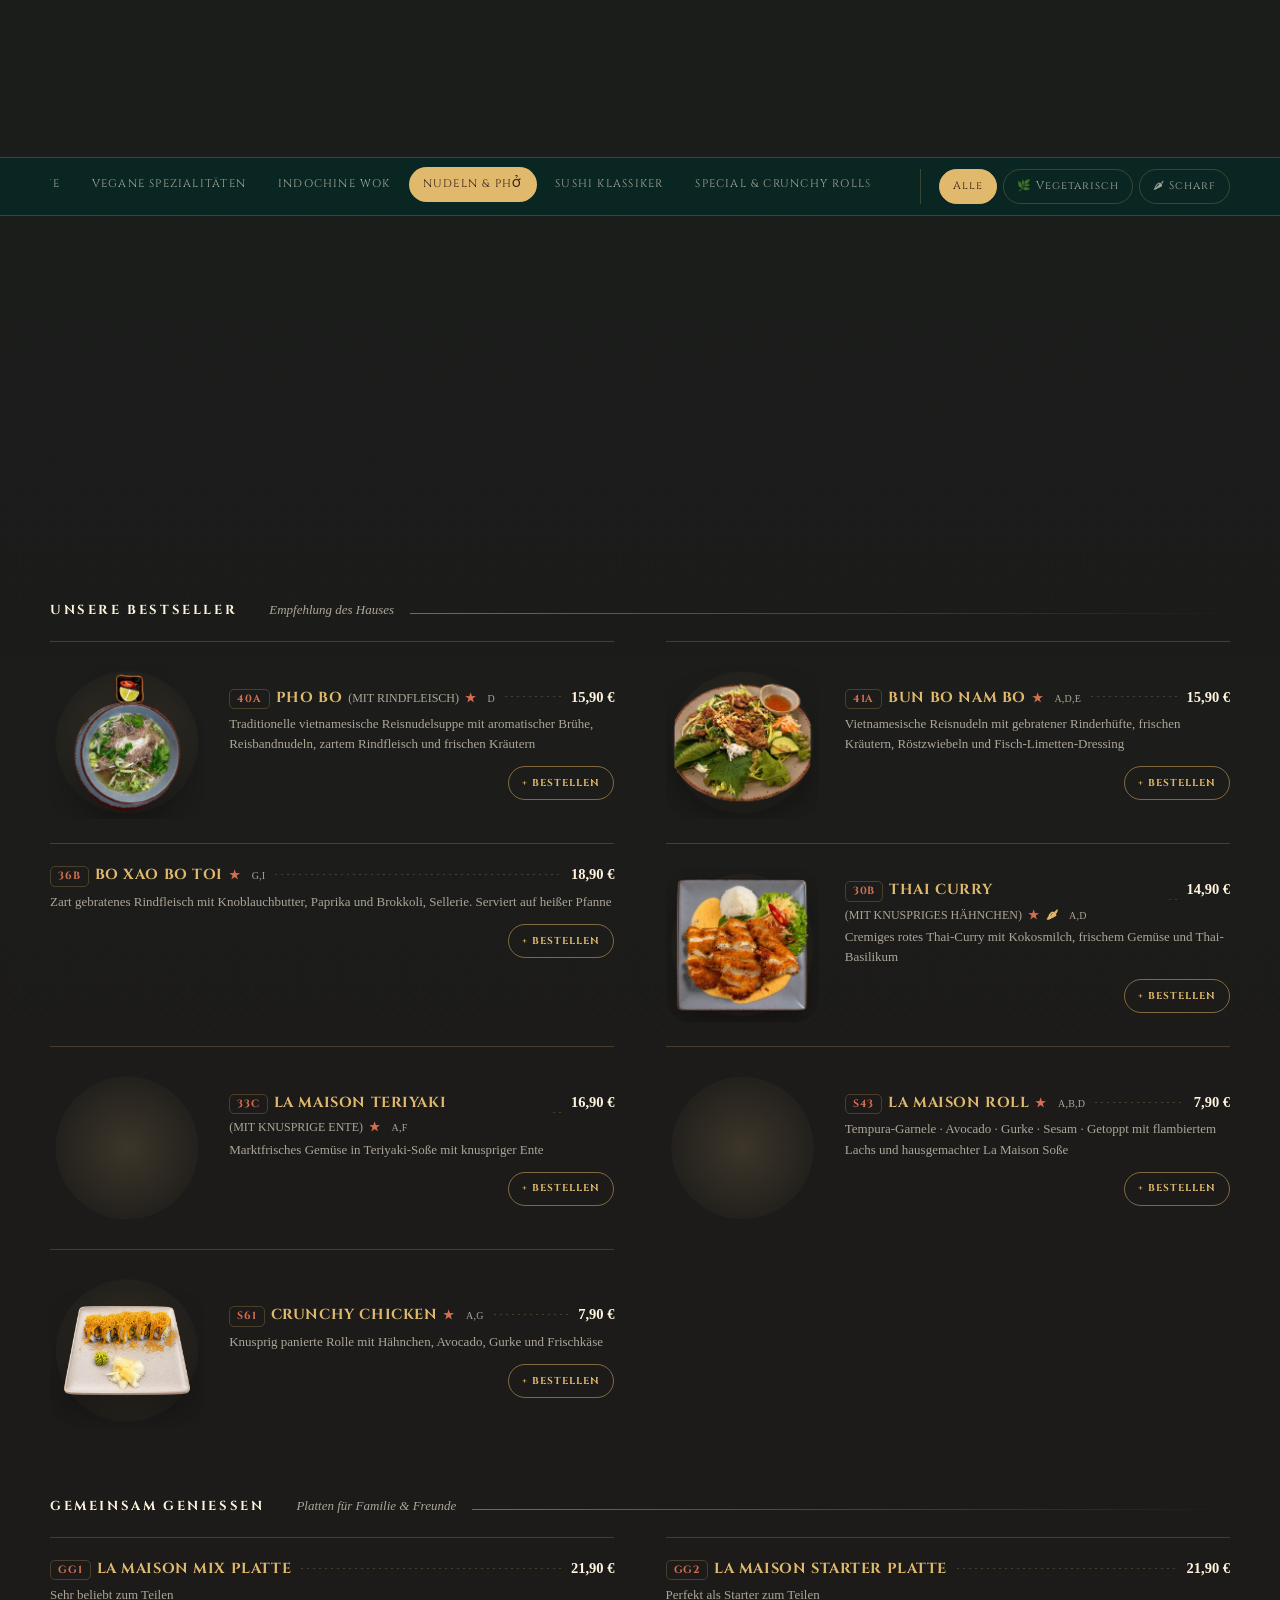
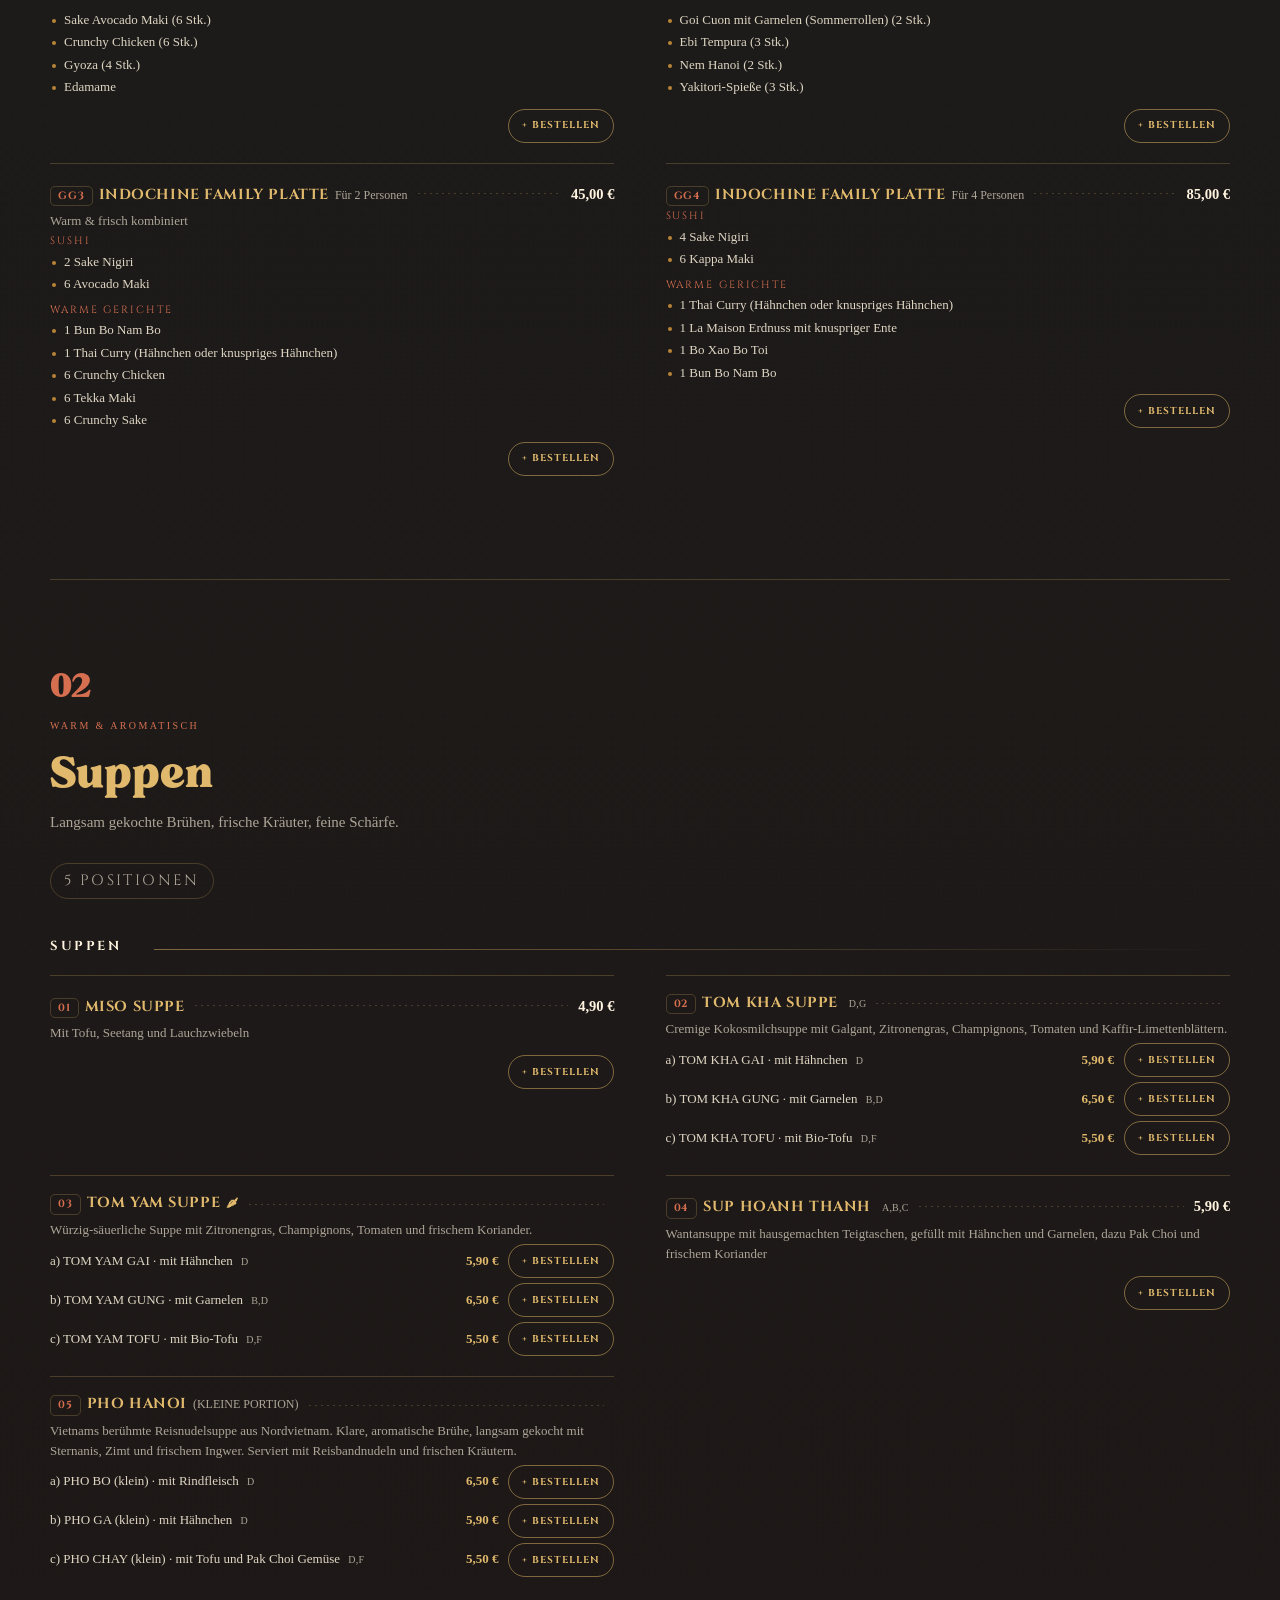
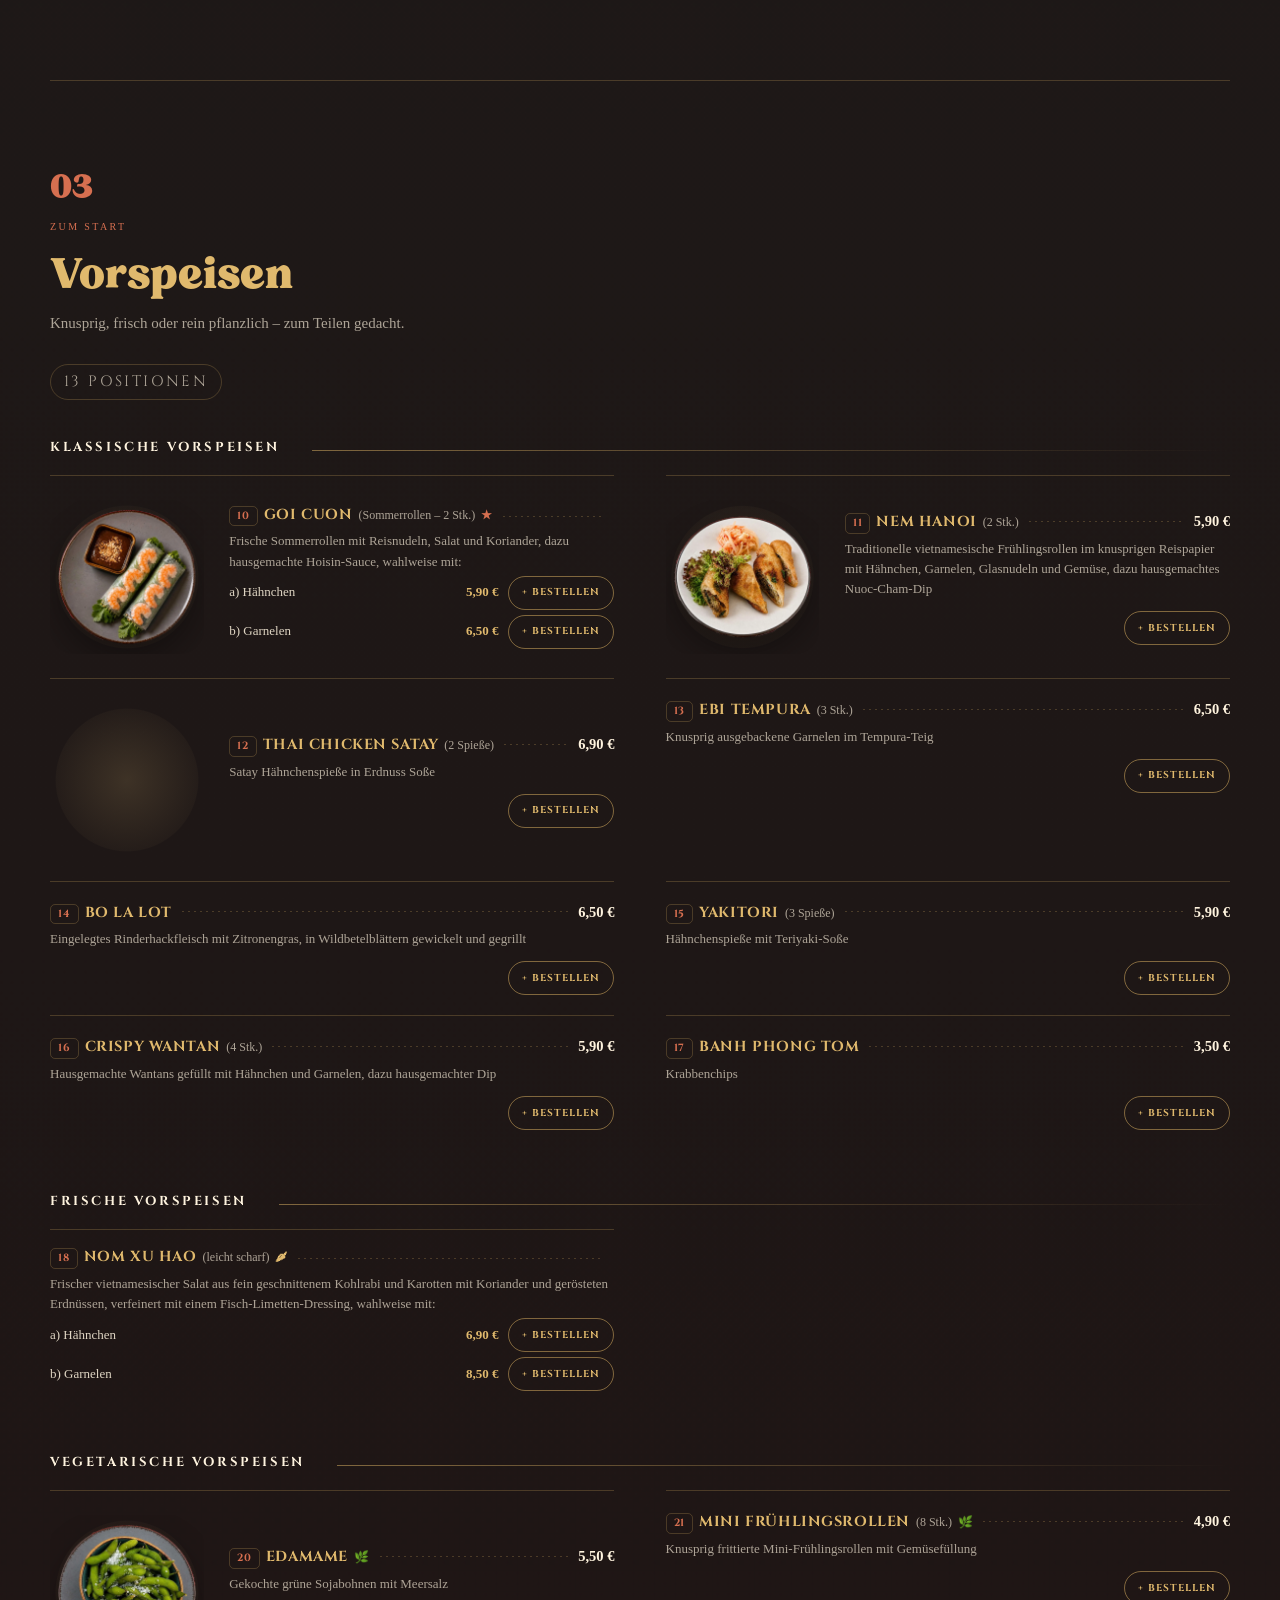
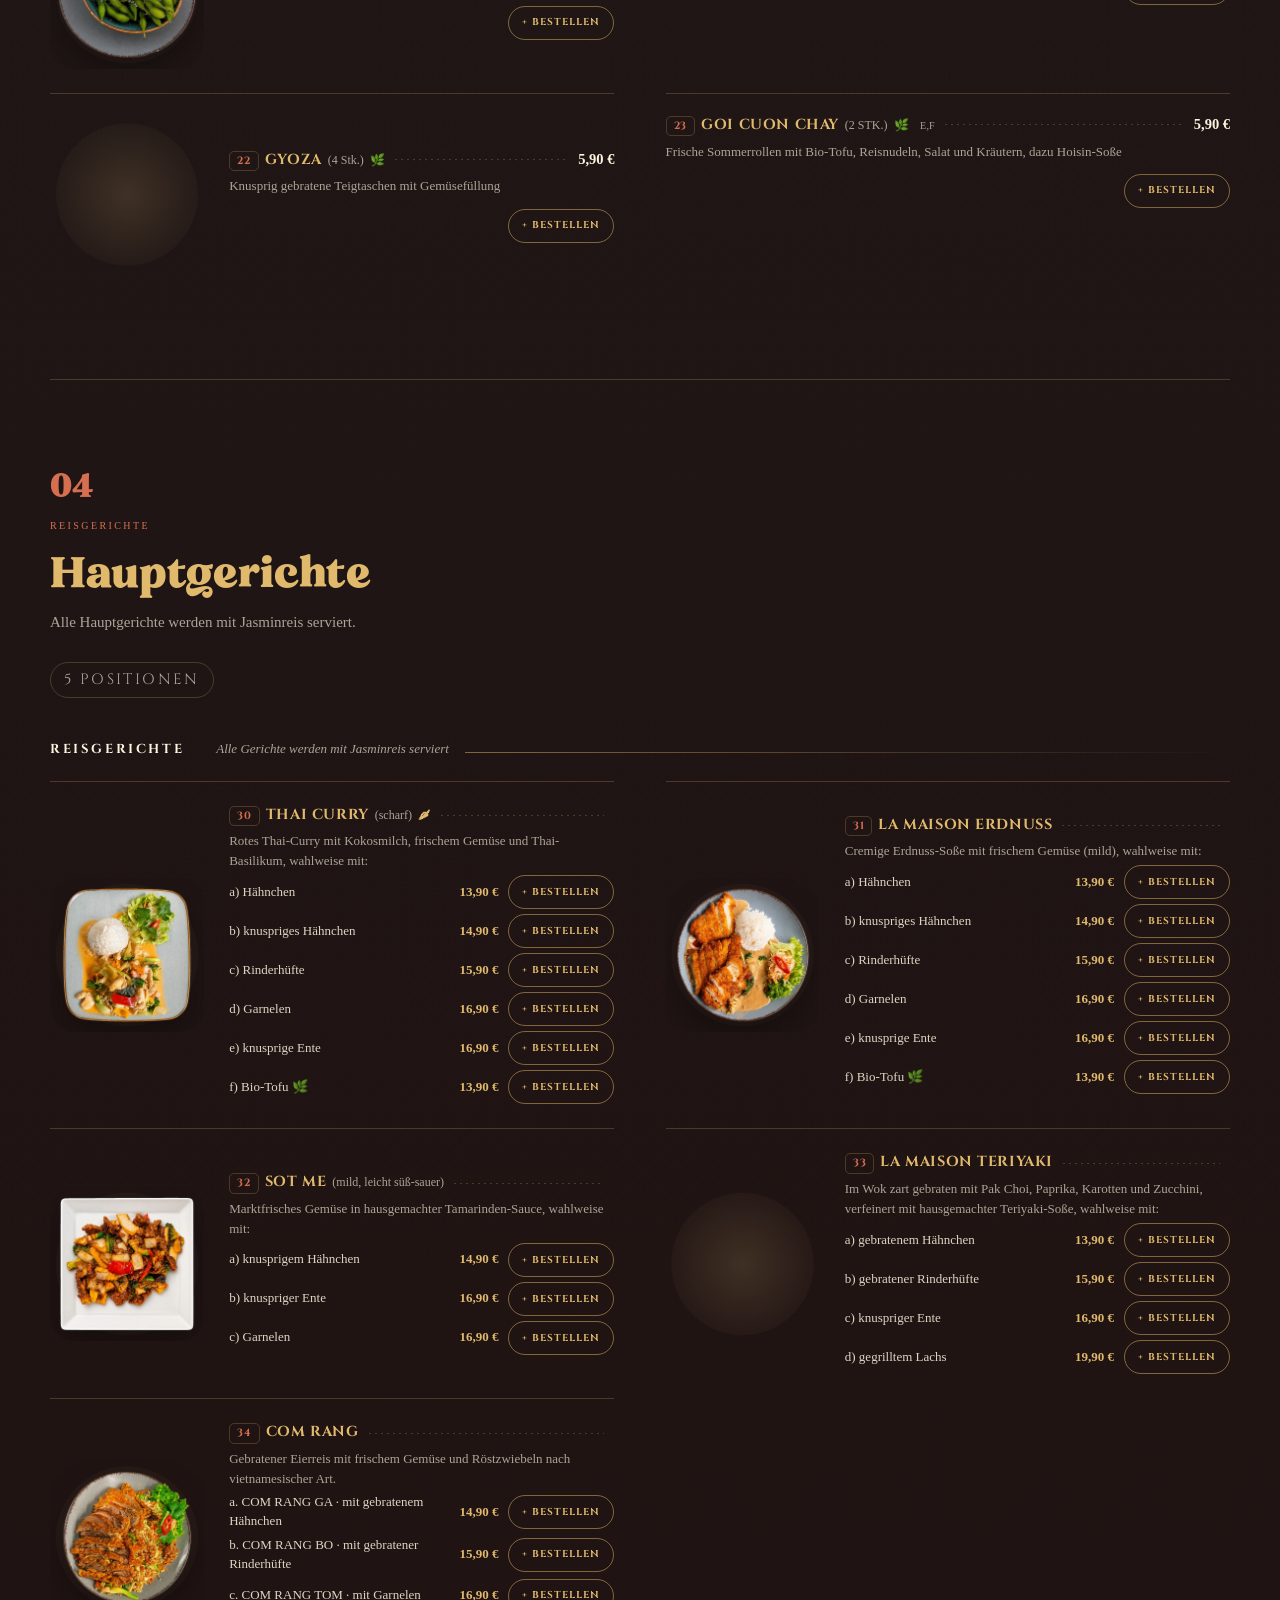
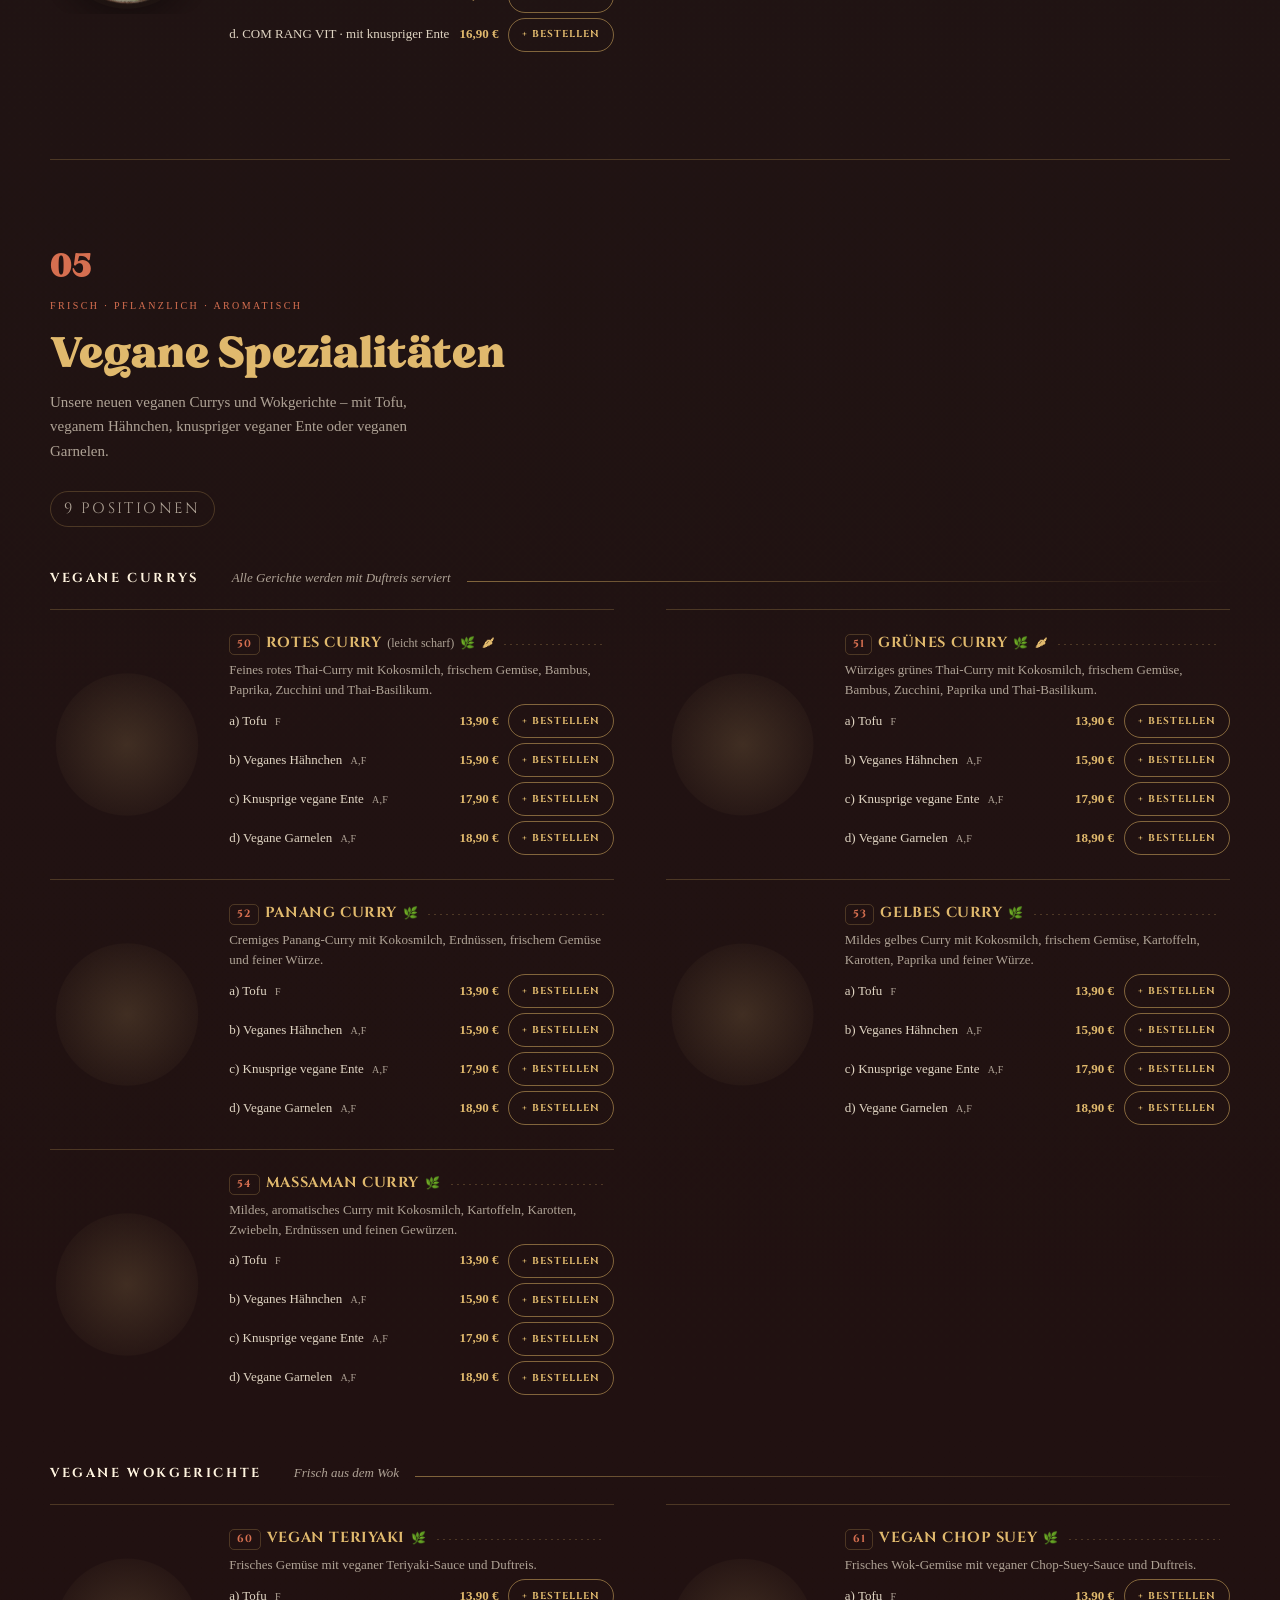
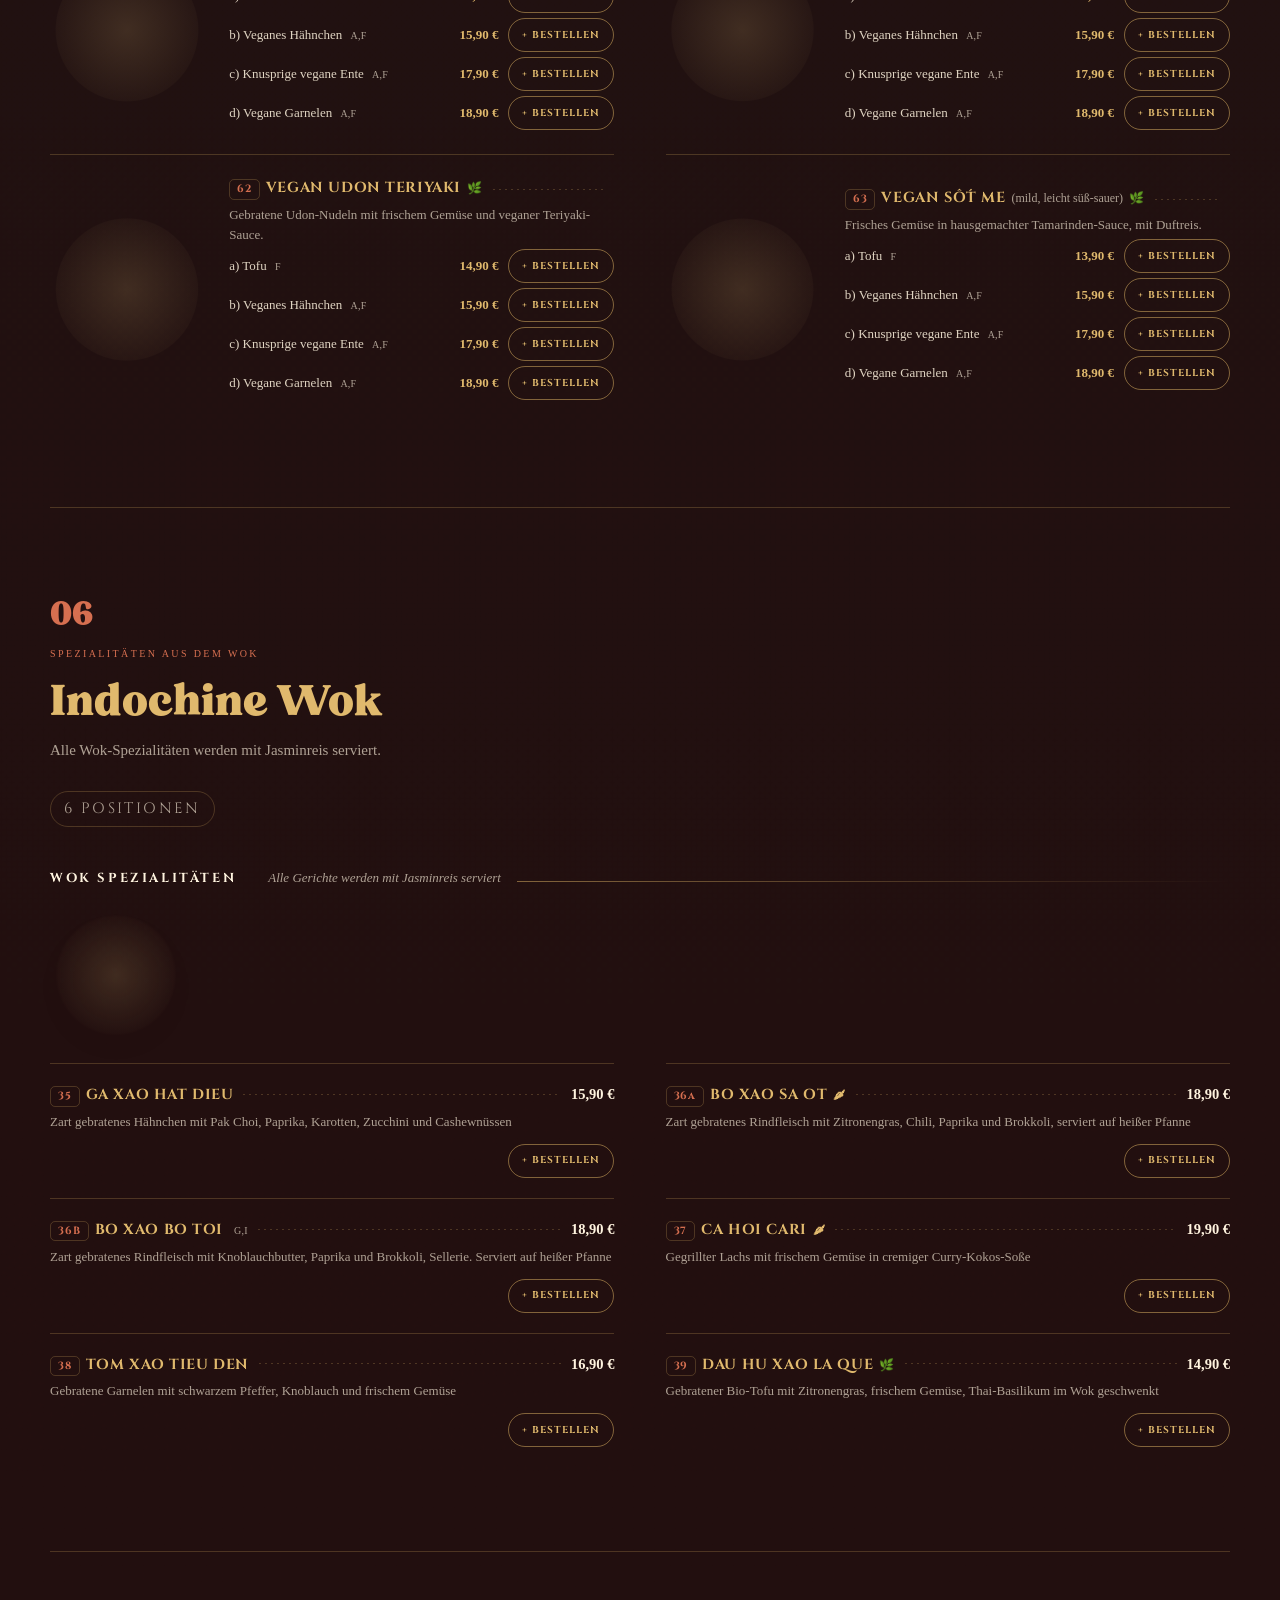
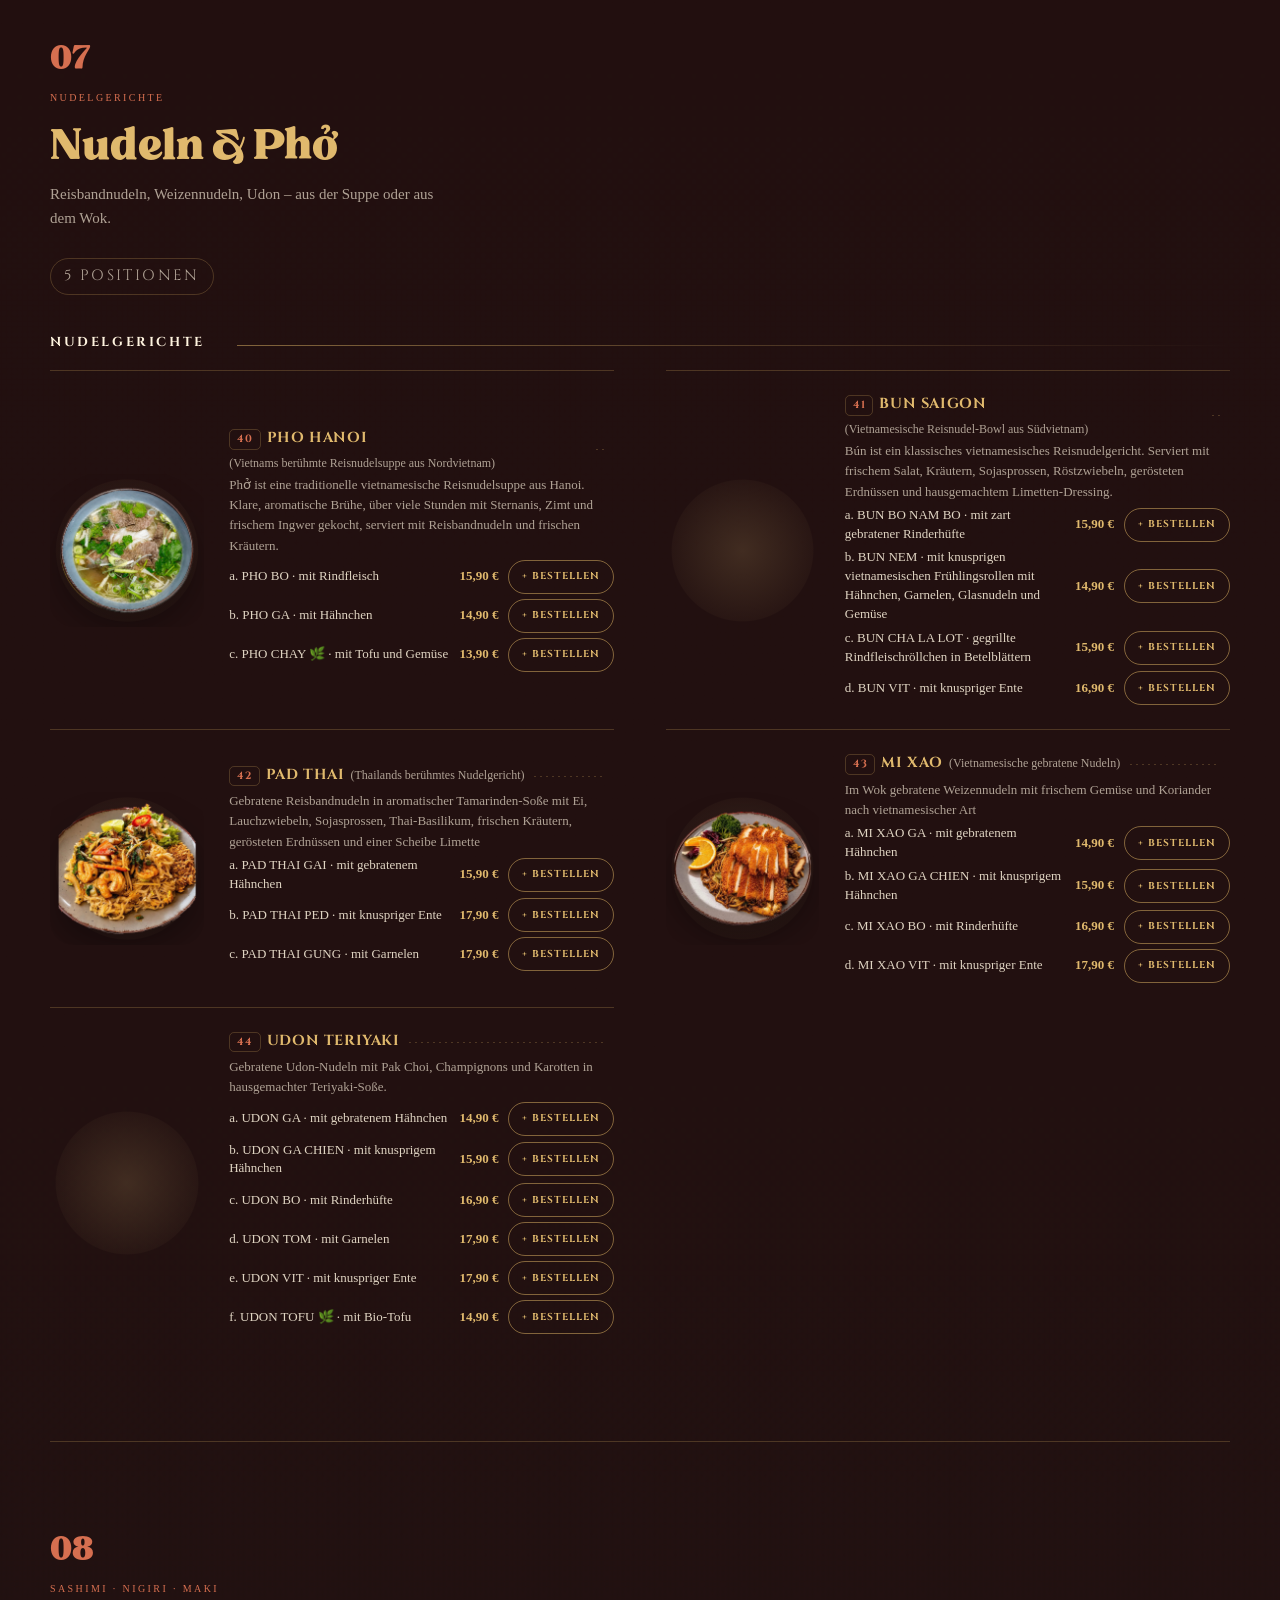
==== commit 28c98ed2: "menu" ====
--- a/site/index.html
+++ b/site/index.html
@@ -158,6 +158,7 @@
             </fieldset>
             <datalist id="menu-dishes"></datalist>
             <div class="field field--full"><label for="order-note">Hinweise <small>optional</small></label><textarea id="order-note" name="note" rows="3" placeholder="Soße, Schärfegrad, Allergien oder weitere Wünsche"></textarea></div>
+            <dl class="order-breakdown" id="order-breakdown" hidden><div><dt>Zwischensumme</dt><dd id="order-subtotal-value">0,00 €</dd></div><div><dt>10 % Abholrabatt <small>außer Mittagstisch</small></dt><dd id="order-discount-value">−0,00 €</dd></div></dl>
             <div class="order-total" id="order-total"><span>Gesamtsumme <small id="order-total-count">0 Artikel</small></span><strong id="order-total-value">0,00 €</strong></div>
             <button class="btn btn--gold whatsapp-submit" type="submit"><span aria-hidden="true">●</span> Bestellung per WhatsApp senden</button>
           </form>
--- a/site/assets/site.css
+++ b/site/assets/site.css
@@ -999,6 +999,12 @@
 .order-remove{display:grid;place-items:center;width:38px;height:47px;border:1px solid var(--line);border-radius:10px;color:var(--text-dim);font-size:24px;line-height:1;transition:border-color .2s,color .2s}
 .order-remove:hover{border-color:var(--amber);color:var(--cream)}
 .order-add{margin-top:14px;padding:8px 0;color:var(--gold);font-family:var(--serif);font-size:11px;font-weight:700;letter-spacing:.14em;text-transform:uppercase;border-bottom:1px solid var(--line-strong)}
+.order-breakdown{display:grid;gap:8px;margin:22px 0 0}
+.order-breakdown div{display:flex;align-items:baseline;justify-content:space-between;gap:20px}
+.order-breakdown dt{color:var(--text-dim);font-size:13px}
+.order-breakdown dt small{margin-left:6px;font-size:11px}
+.order-breakdown dd{margin:0;color:var(--cream);font-variant-numeric:tabular-nums;white-space:nowrap}
+.order-breakdown[hidden]{display:none}
 .order-total{display:flex;align-items:center;justify-content:space-between;gap:20px;margin-top:22px;padding:16px 0;border-block:1px solid var(--line-strong)}
 .order-total>span{color:var(--cream);font-family:var(--serif);font-size:13px;font-weight:700;letter-spacing:.12em;text-transform:uppercase}
 .order-total small{display:block;margin-top:3px;color:var(--text-dim);font-family:var(--body);font-size:11px;font-weight:400;letter-spacing:.02em;text-transform:none}
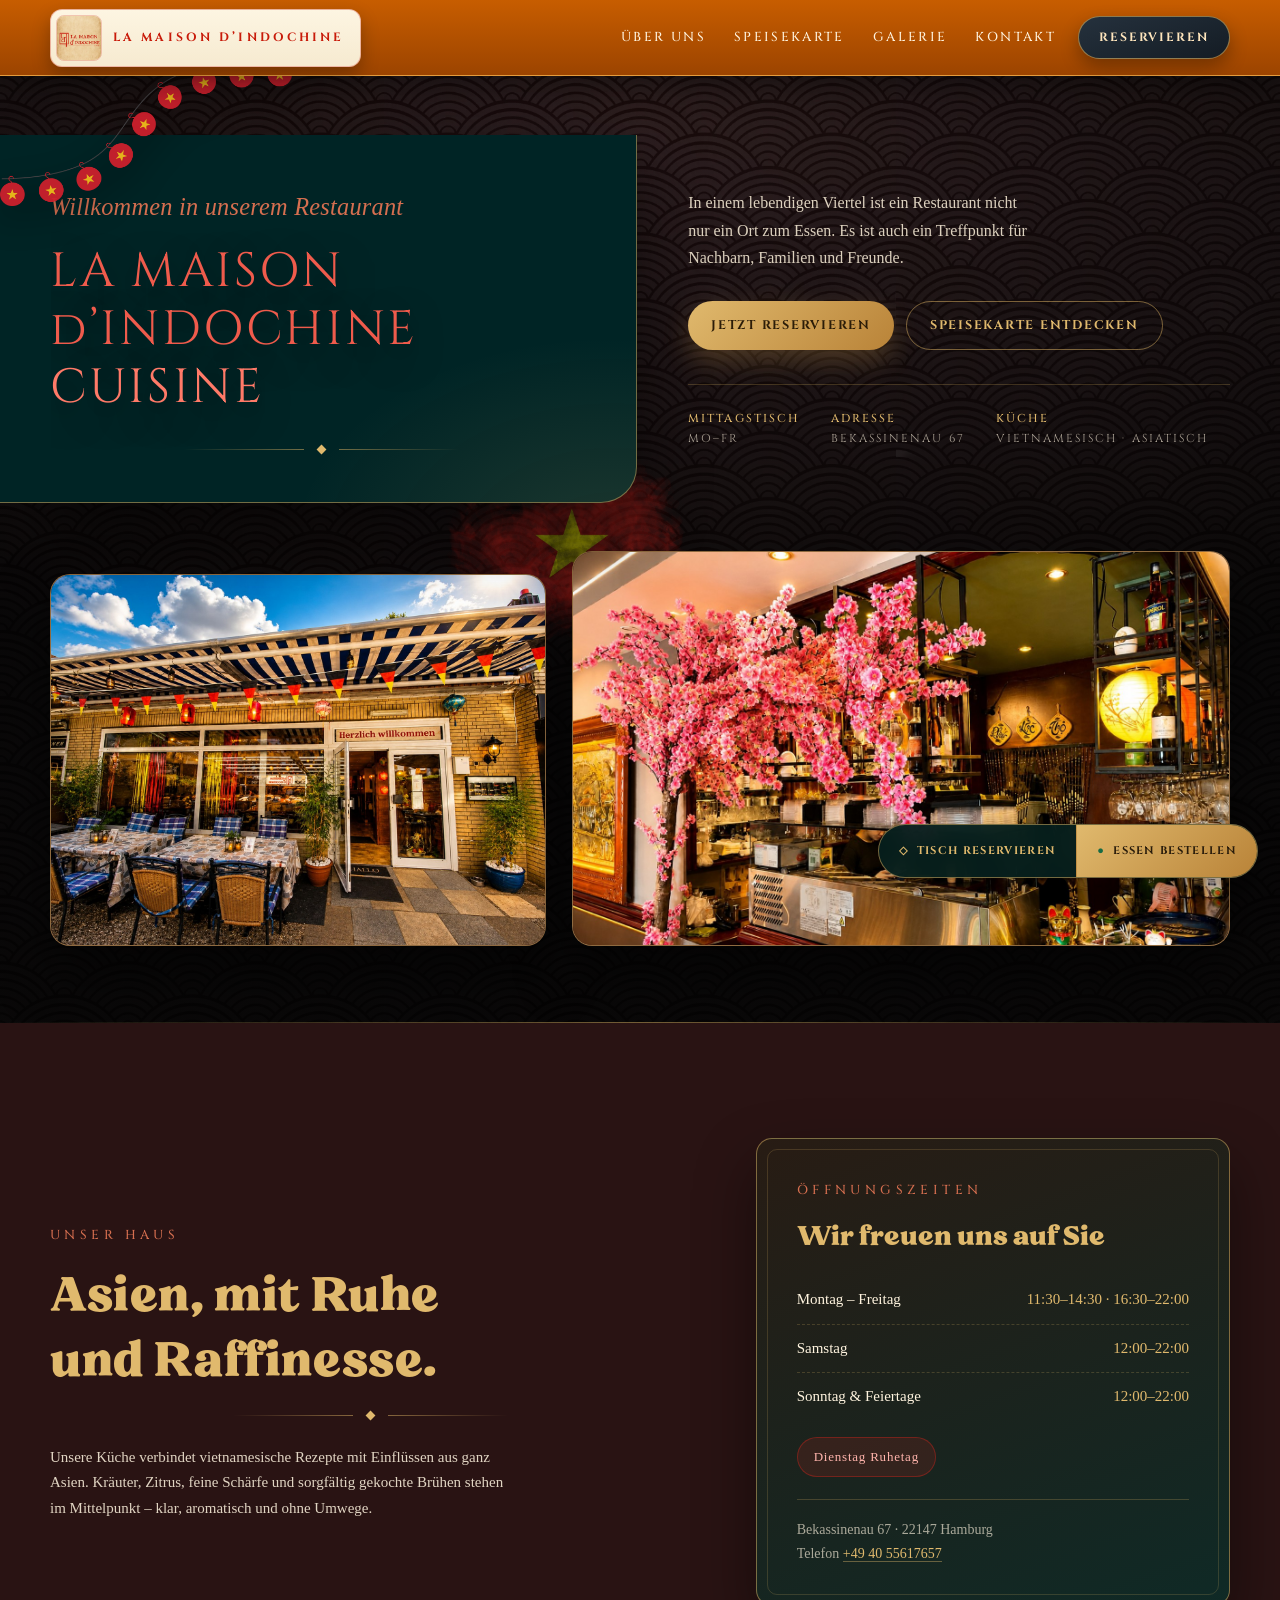
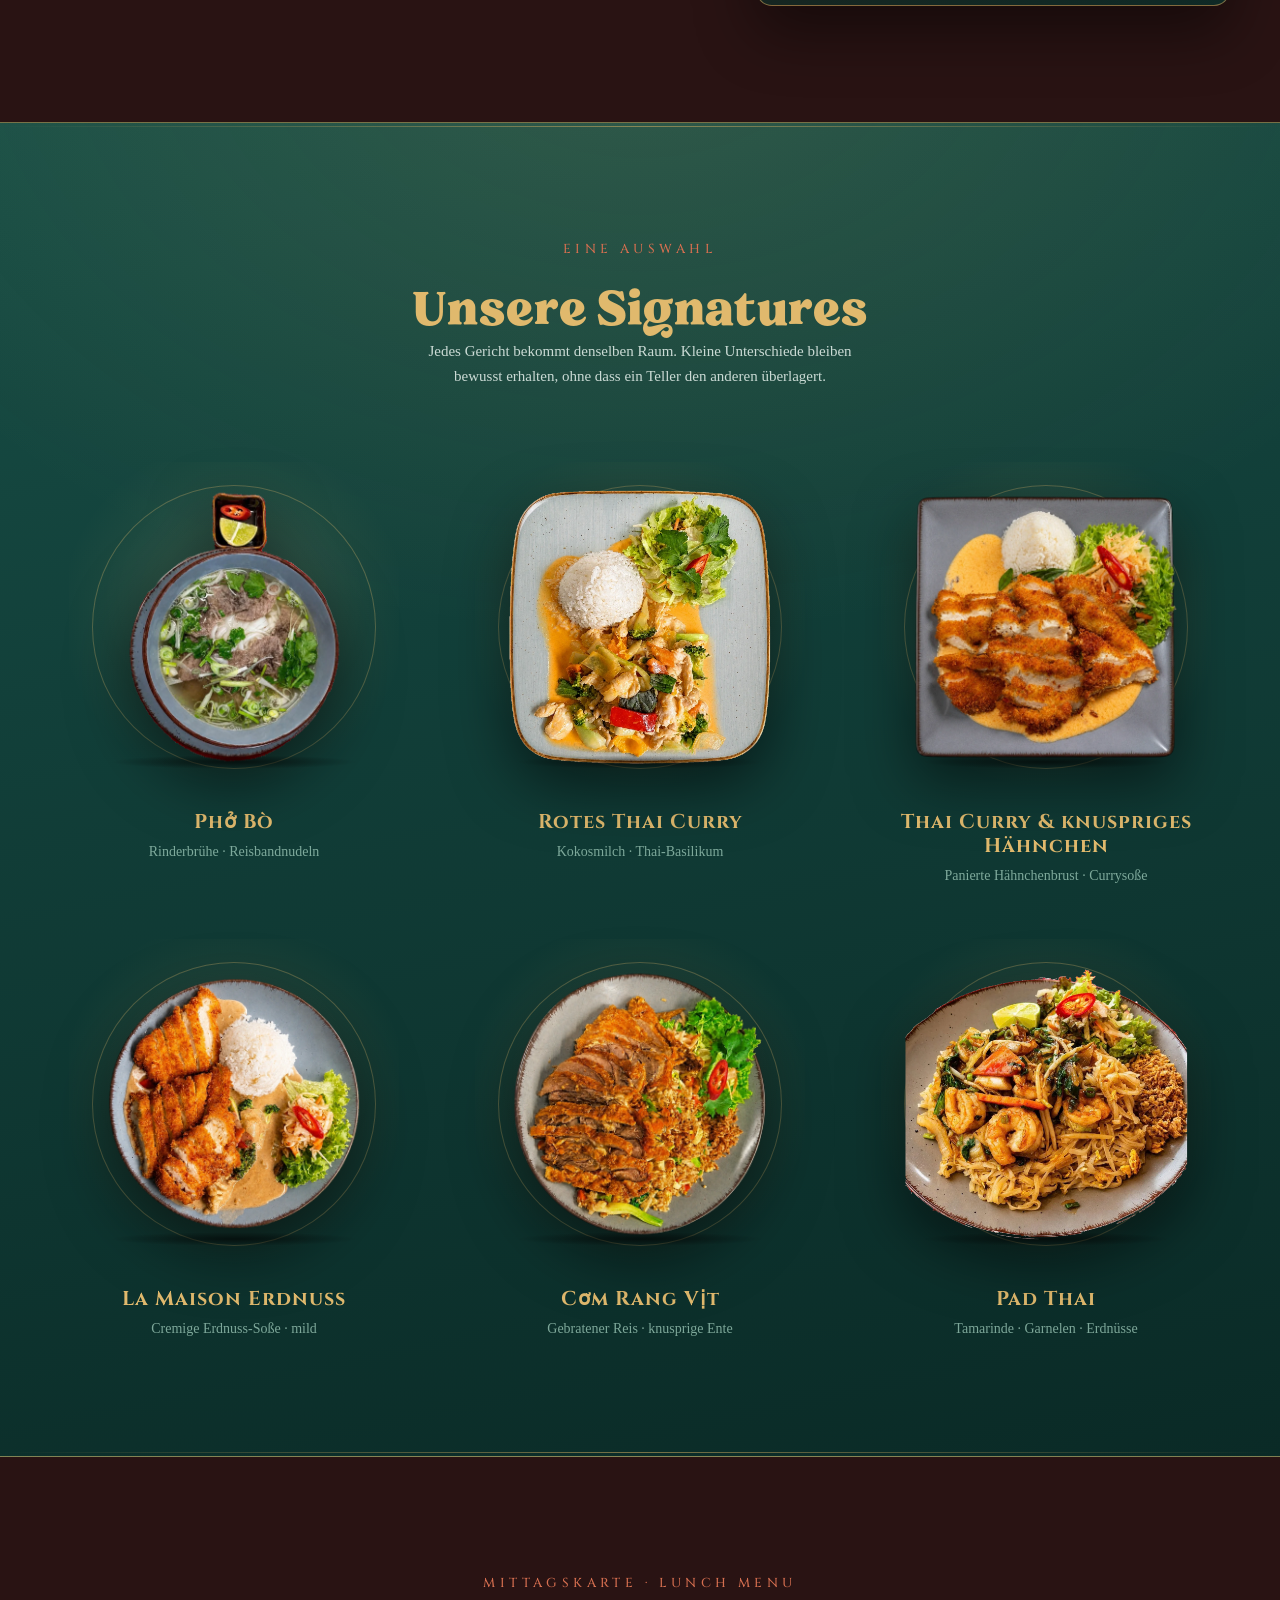
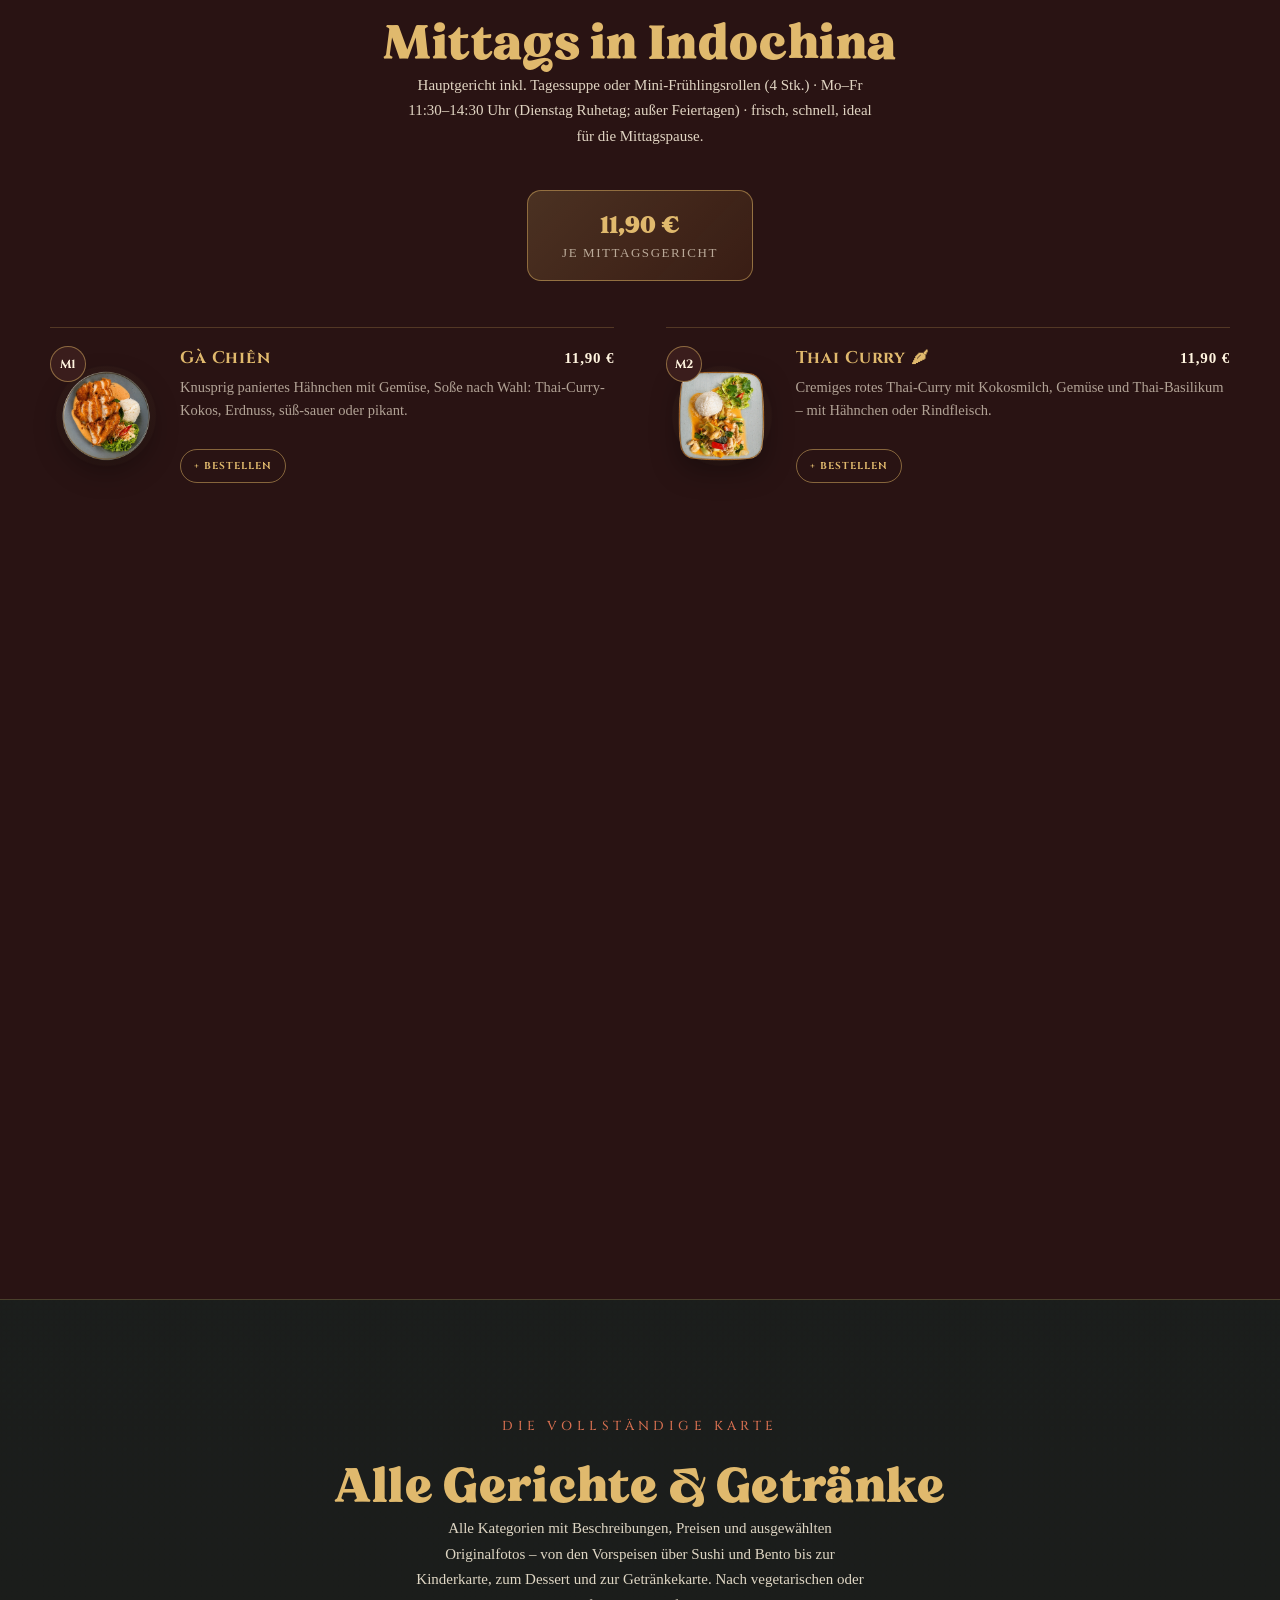
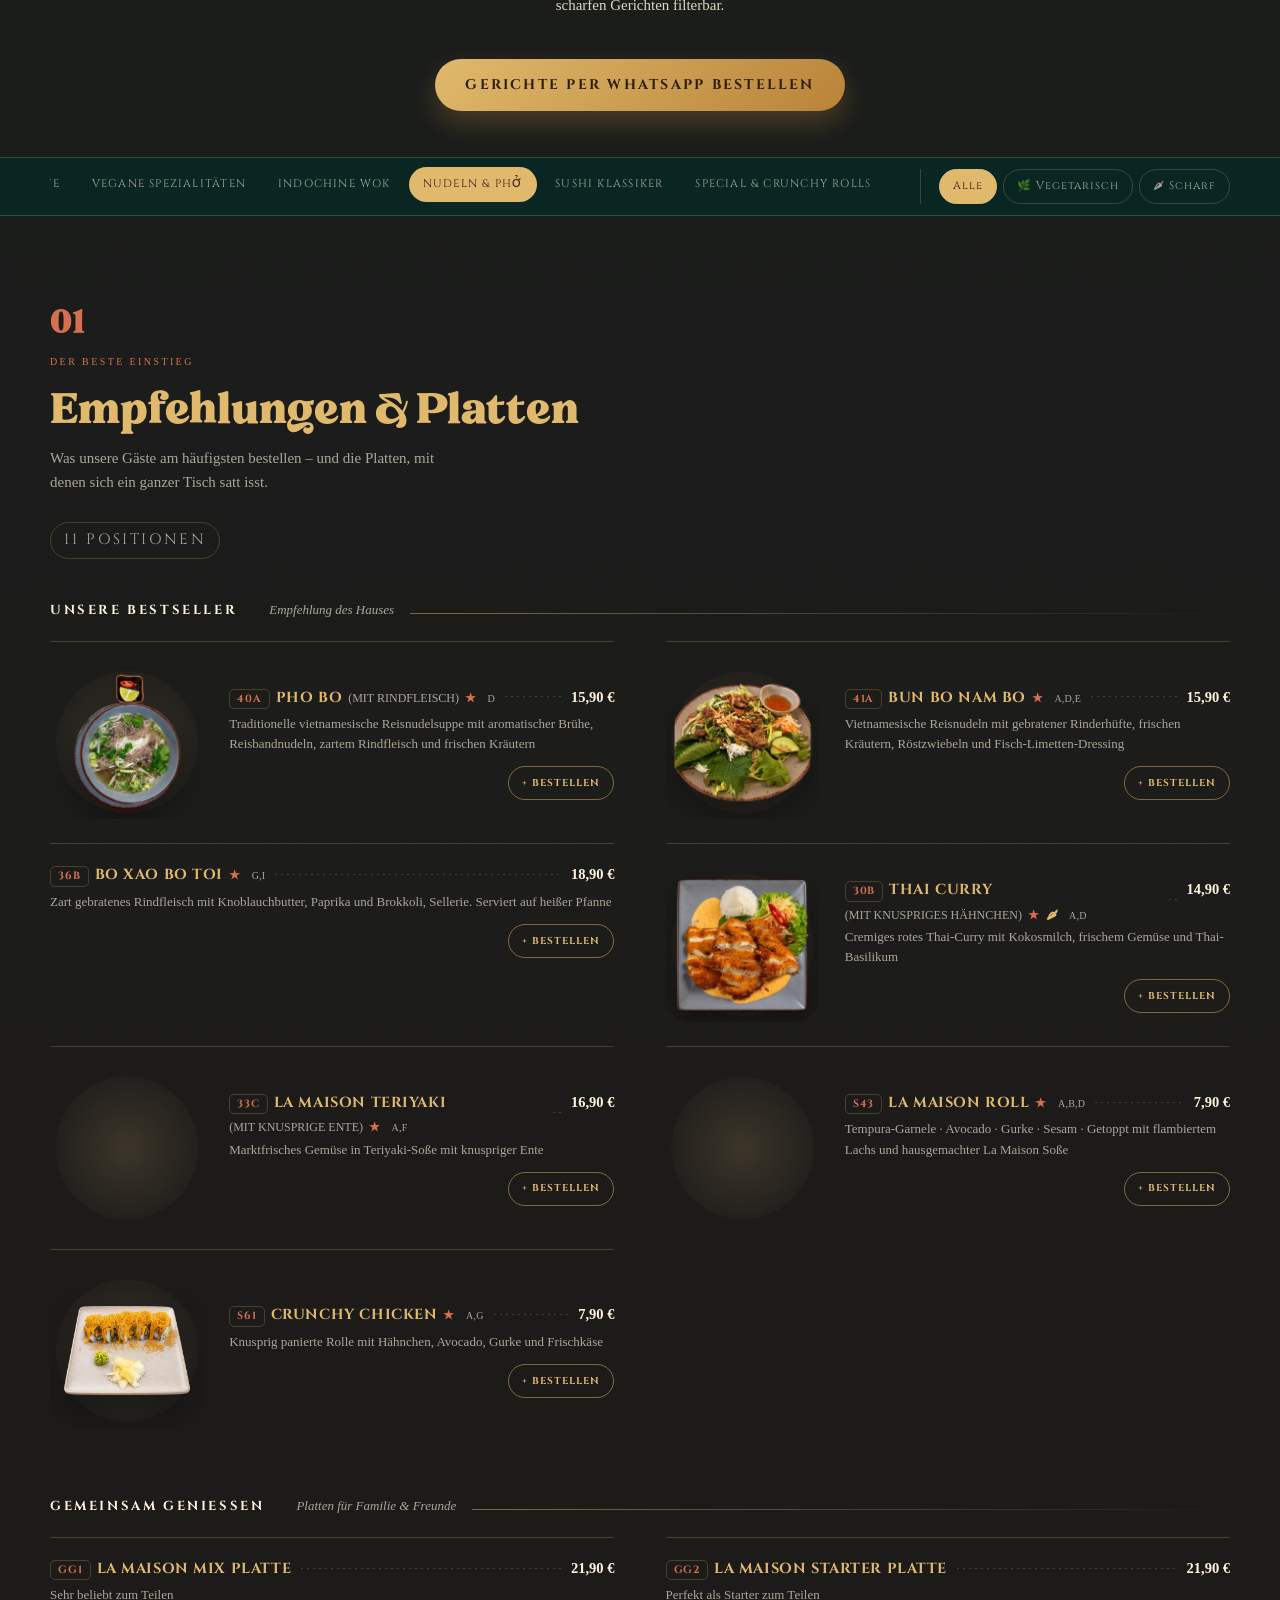
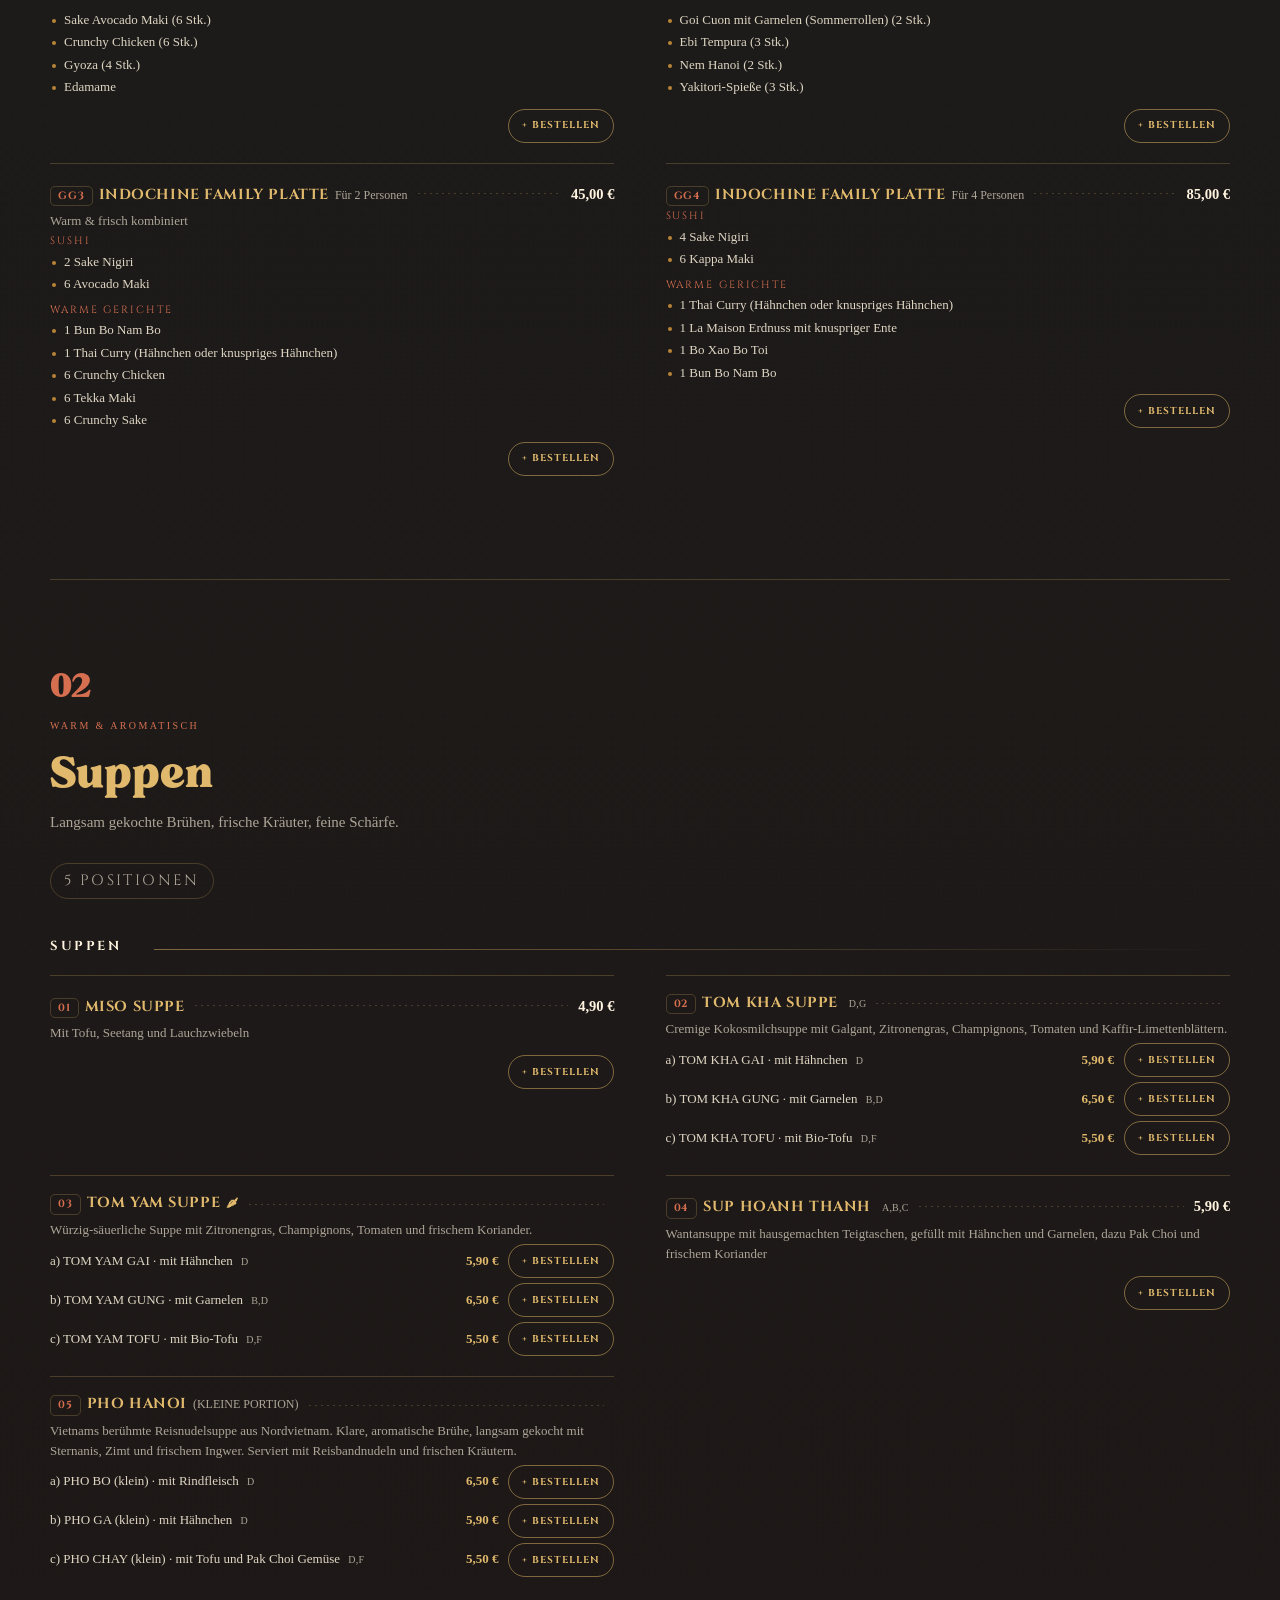
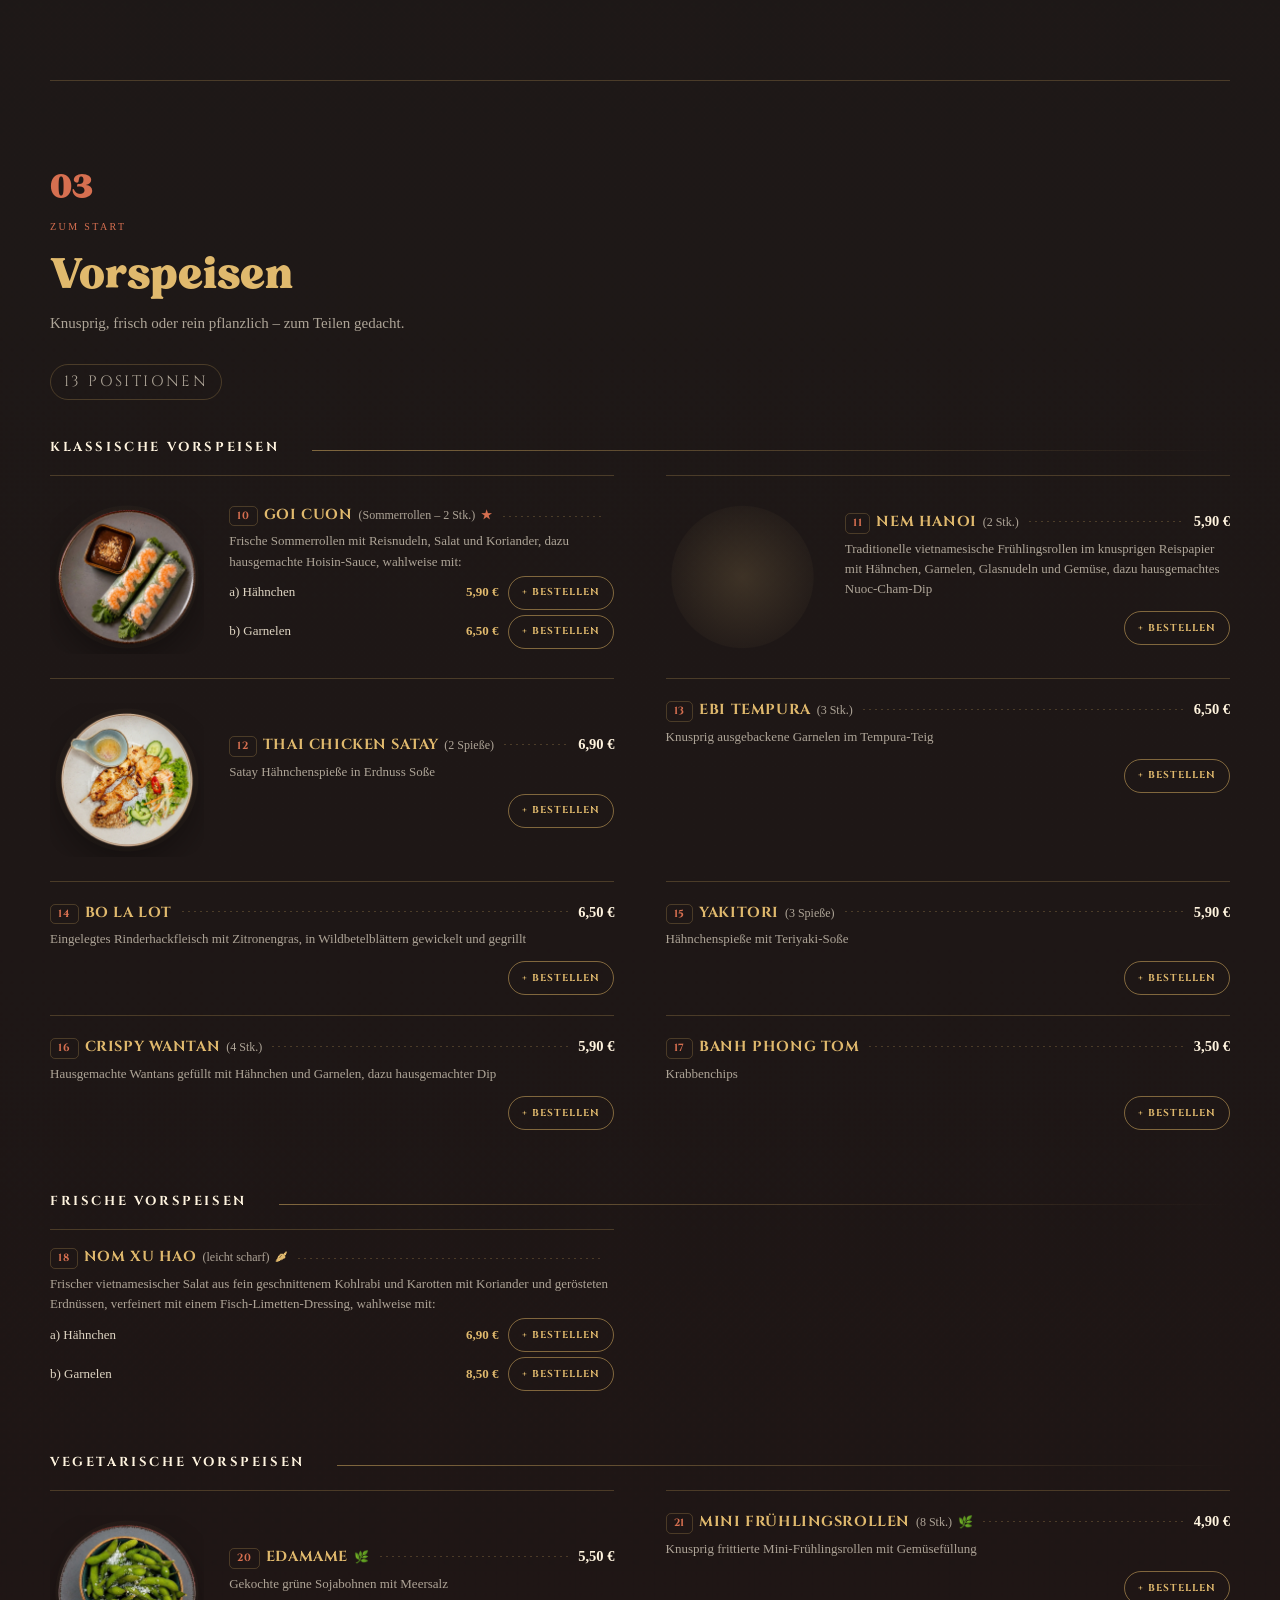
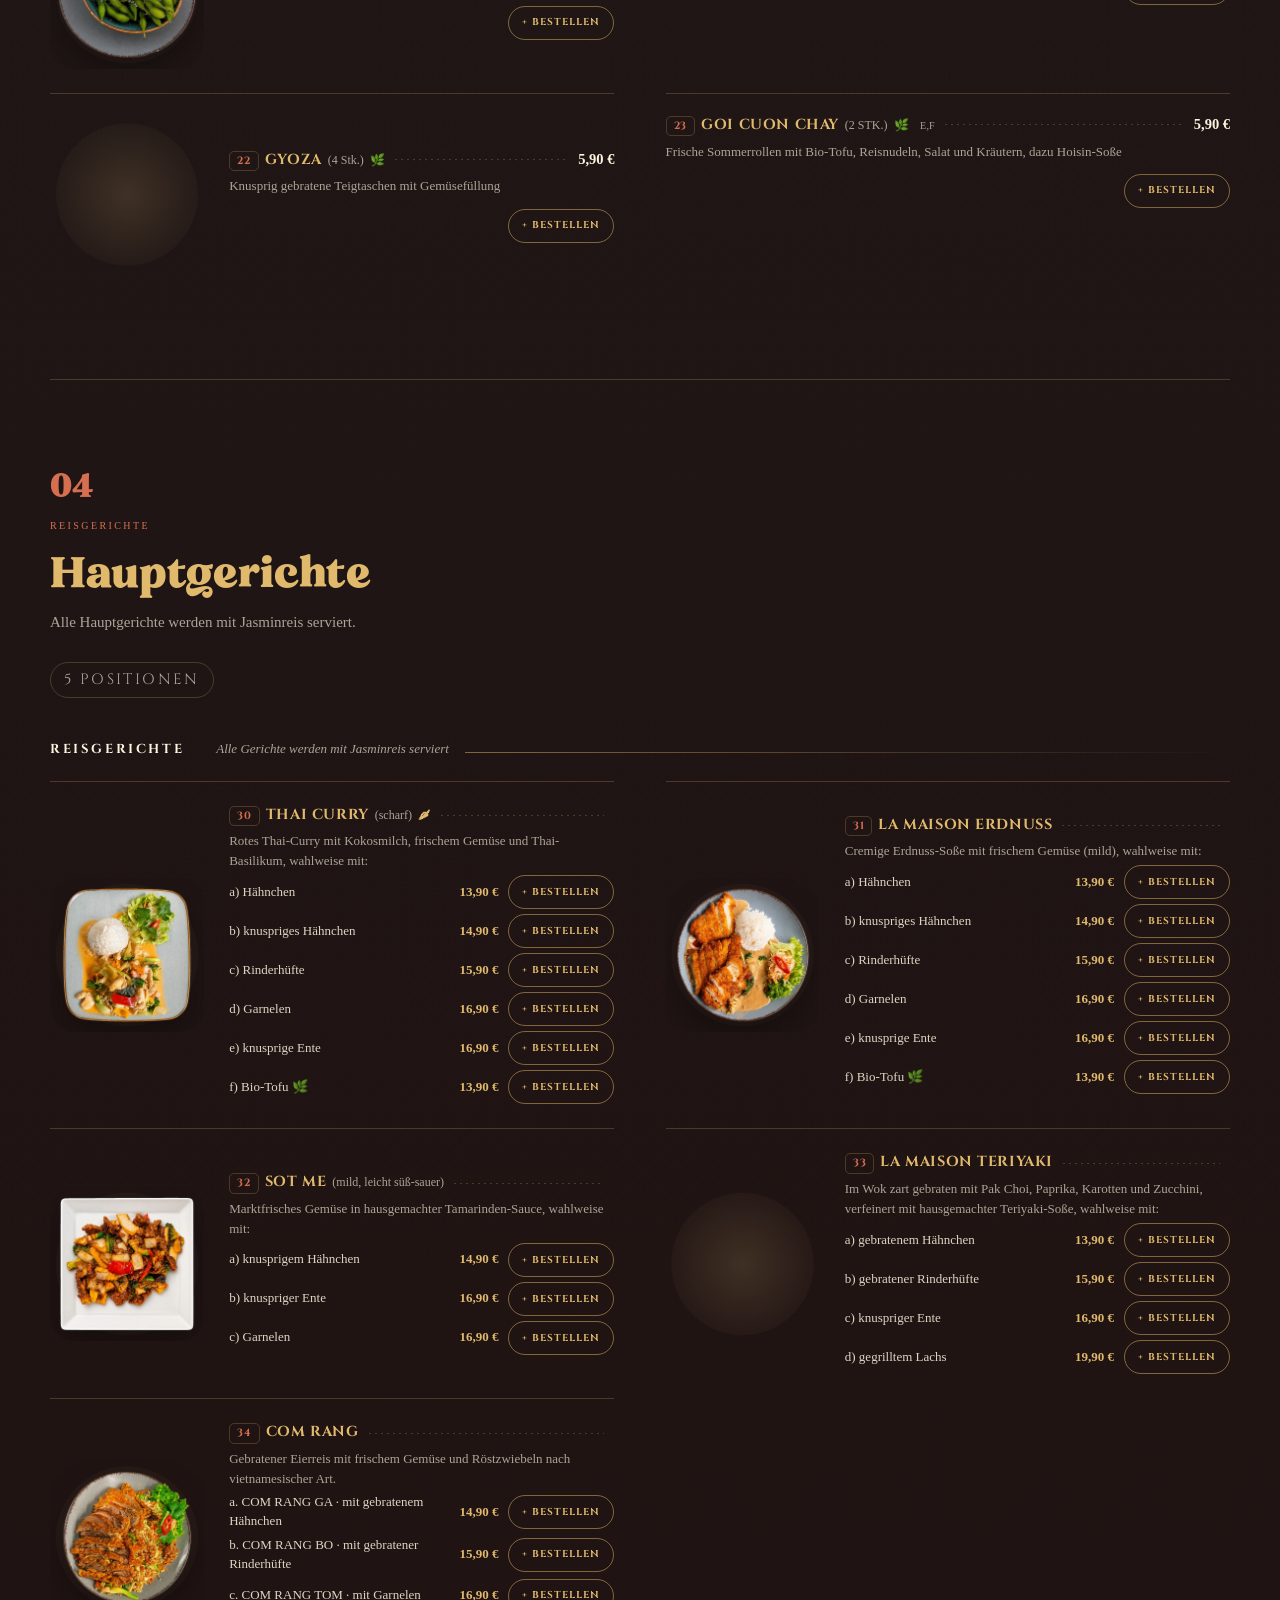
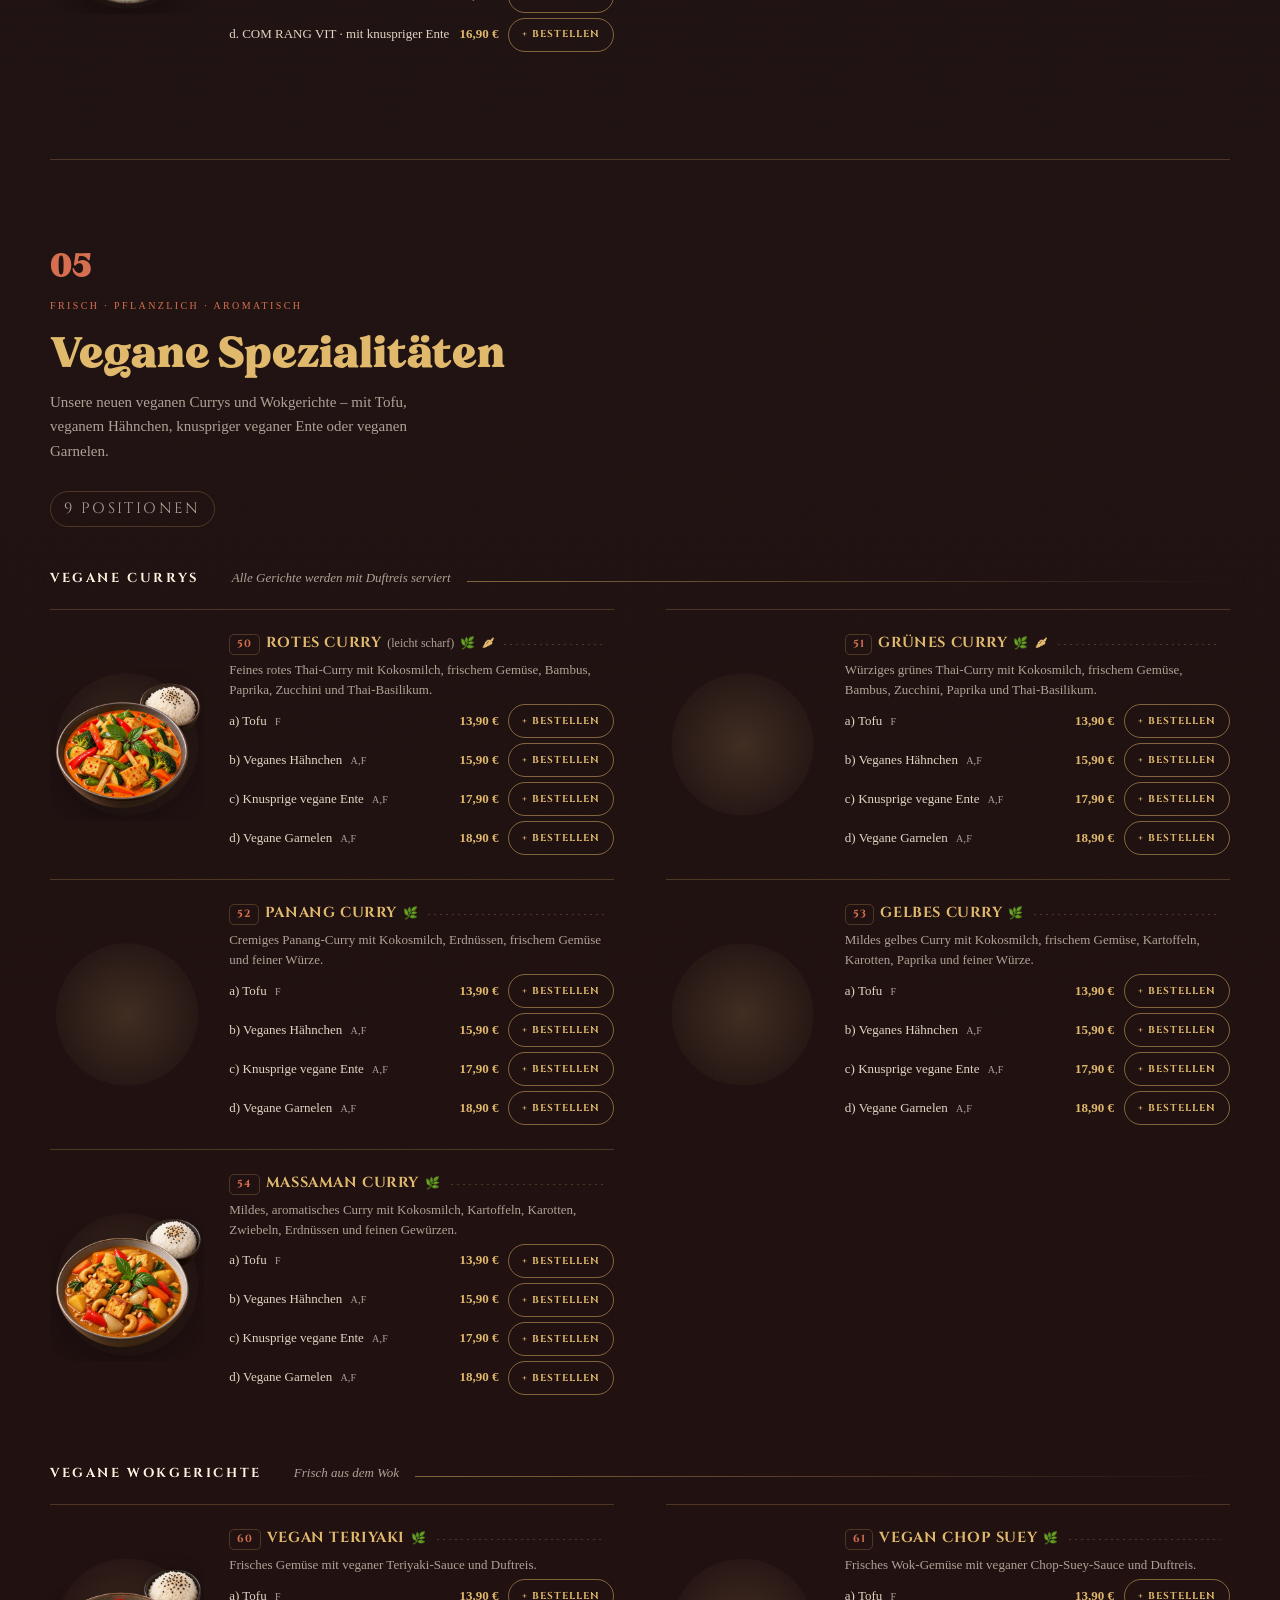
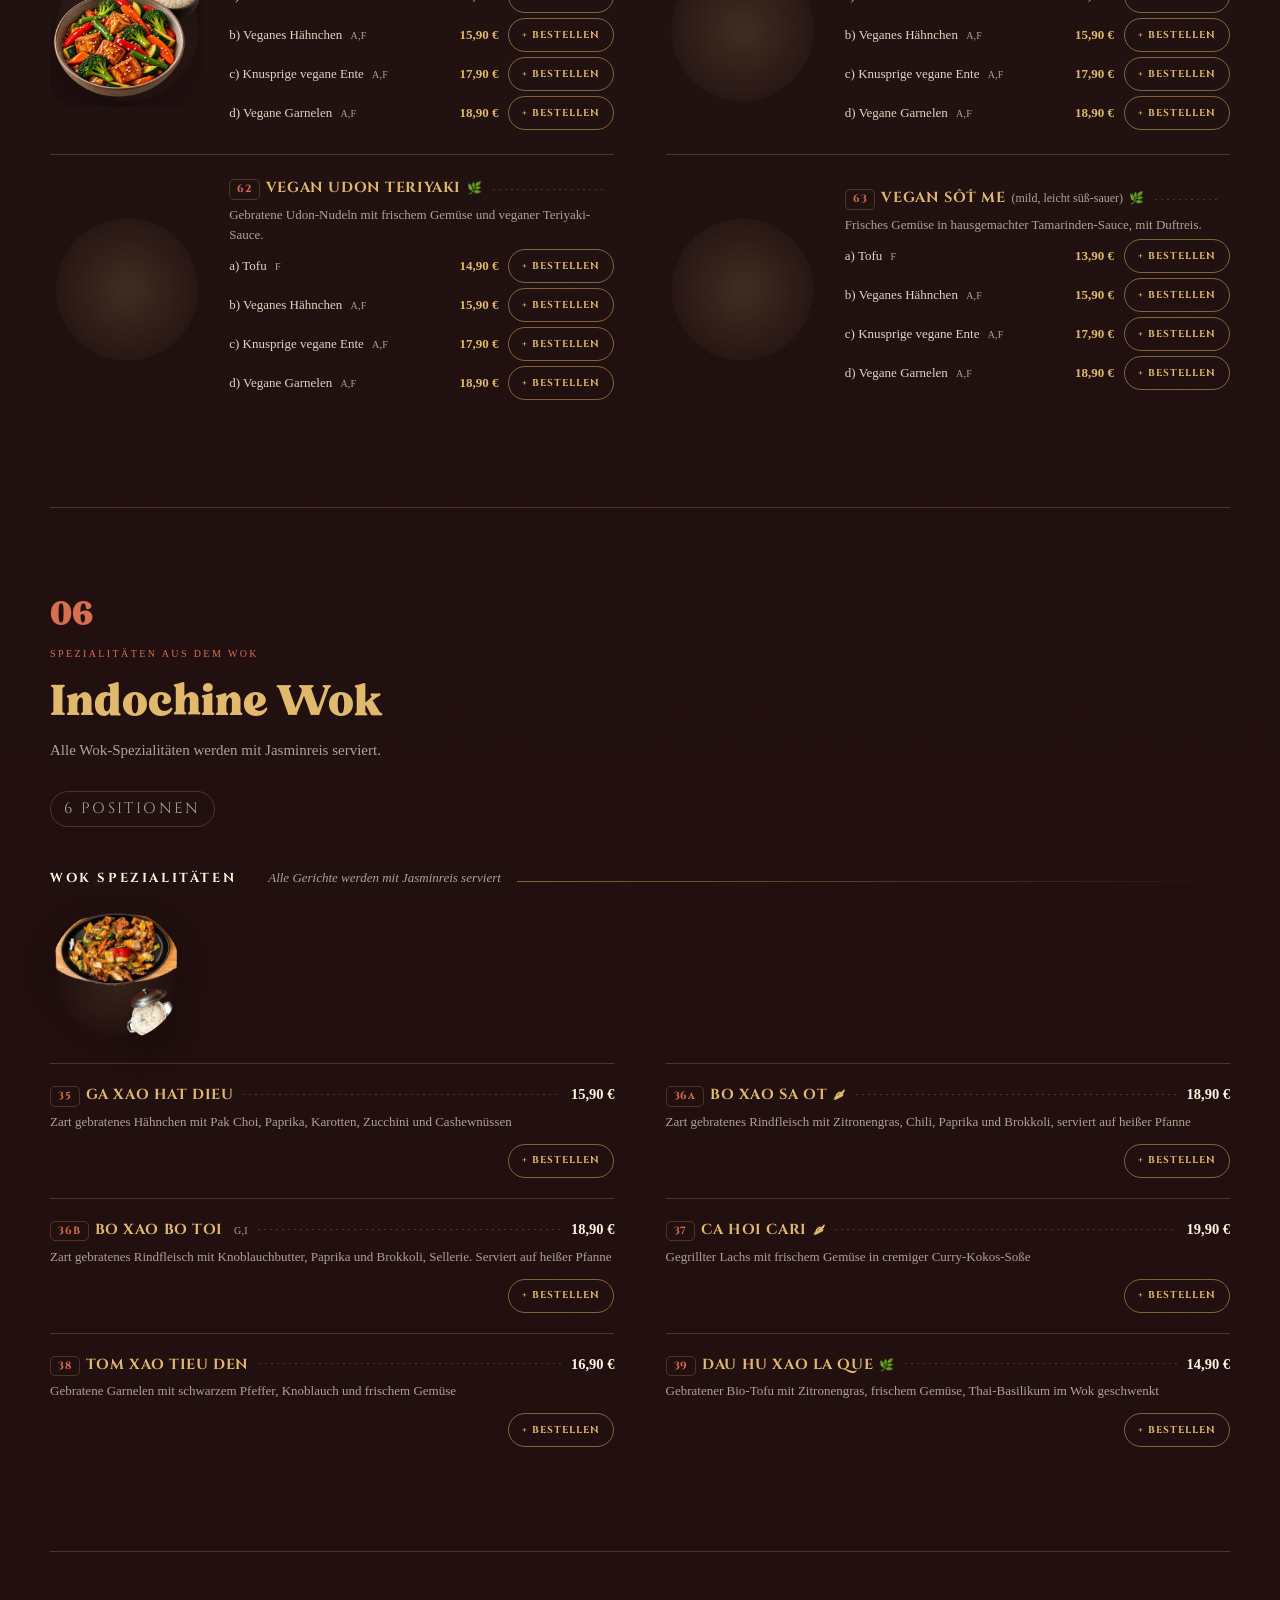
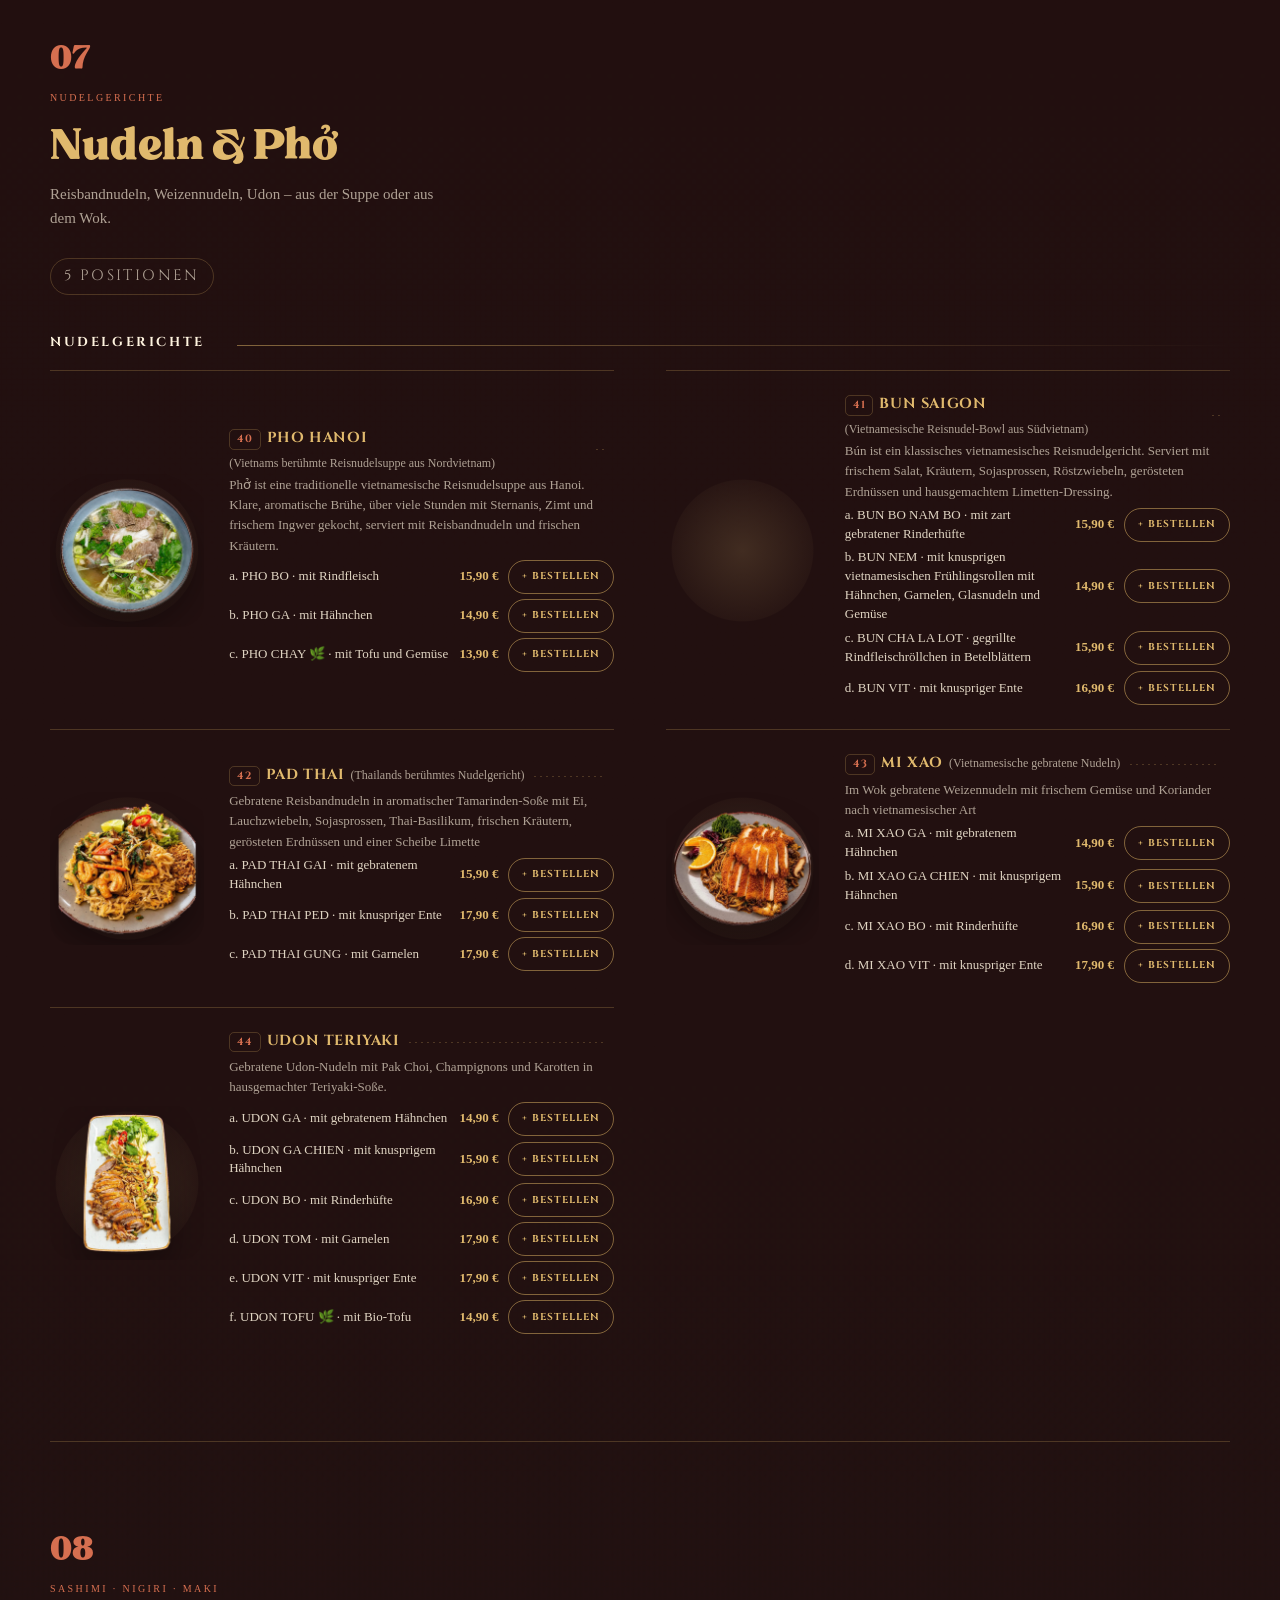
==== commit fcf32dc6: "update menu" ====
--- a/site/index.html
+++ b/site/index.html
@@ -117,6 +117,7 @@
         </div>
 
         <div class="booking__panel reveal">
+          <p class="booking__discount"><strong>10 % Rabatt</strong> auf alle Abholbestellungen – außer Mittagstisch.</p>
           <div class="booking__tabs" role="tablist" aria-label="Anfrage auswählen">
             <button class="is-active" type="button" role="tab" aria-selected="true" aria-controls="reservation-form" id="reservation-tab" data-form="reservation">Tisch reservieren</button>
             <button type="button" role="tab" aria-selected="false" aria-controls="order-form" id="order-tab" data-form="order">Essen bestellen</button>
--- a/site/assets/site.css
+++ b/site/assets/site.css
@@ -860,9 +860,10 @@
 .footer__hours span{color:var(--gold);white-space:nowrap}
 .footer__bottom{
   margin-top:clamp(34px,4vw,50px);padding-top:22px;border-top:1px solid rgba(255,207,112,.14);
-  display:flex;flex-wrap:wrap;gap:12px 26px;justify-content:space-between;
+  display:flex;flex-direction:column;align-items:center;gap:8px;text-align:center;
   font-size:13px;color:var(--text-dim);
 }
+@media (min-width:561px){.footer{padding-bottom:108px}}
 
 /* Schnellzugriff: Reservieren und Bestellen */
 .quick-booking{
@@ -968,6 +969,8 @@
 .booking__note{display:flex;align-items:center;gap:10px;margin-top:18px;color:var(--celadon);font-family:var(--serif);font-size:12px;letter-spacing:.1em}
 .booking__note span{display:grid;place-items:center;width:23px;height:23px;border:1px solid var(--jade-line);border-radius:50%;color:var(--gold)}
 .booking__panel{overflow:hidden;border:1px solid var(--line-strong);border-radius:2px 56px 2px 2px;background:rgba(41,19,19,.78);box-shadow:0 32px 70px rgba(0,0,0,.3)}
+.booking__discount{margin:0;padding:14px clamp(18px,3vw,32px);border-bottom:1px solid var(--line);background:rgba(224,185,109,.1);color:var(--cream);font-family:var(--body);font-size:clamp(13px,1.5vw,15px);line-height:1.45;text-align:center}
+.booking__discount strong{color:var(--gold);font-weight:700}
 .booking__tabs{display:grid;grid-template-columns:1fr 1fr;border-bottom:1px solid var(--line)}
 .booking__tabs button{position:relative;padding:19px 14px;color:var(--text-dim);font-family:var(--serif);font-size:12px;font-weight:700;letter-spacing:.15em;text-transform:uppercase;transition:color .25s,background .25s}
 .booking__tabs button+button{border-left:1px solid var(--line)}
@@ -1074,6 +1077,7 @@
 }
 @media (max-width:560px){
   body{padding-bottom:calc(72px + env(safe-area-inset-bottom))}
+  .footer__bottom{padding-inline:48px}
   .quick-booking{right:10px;left:10px;bottom:max(10px,env(safe-area-inset-bottom));display:grid;grid-template-columns:1fr 1fr}
   .quick-booking a{min-width:0;min-height:54px;padding:0 10px;font-size:10.5px;letter-spacing:.08em;text-align:center}
   .menu-cart{bottom:max(8px,env(safe-area-inset-bottom));width:calc(100% - 16px);gap:10px;padding:8px 8px 8px 15px}
